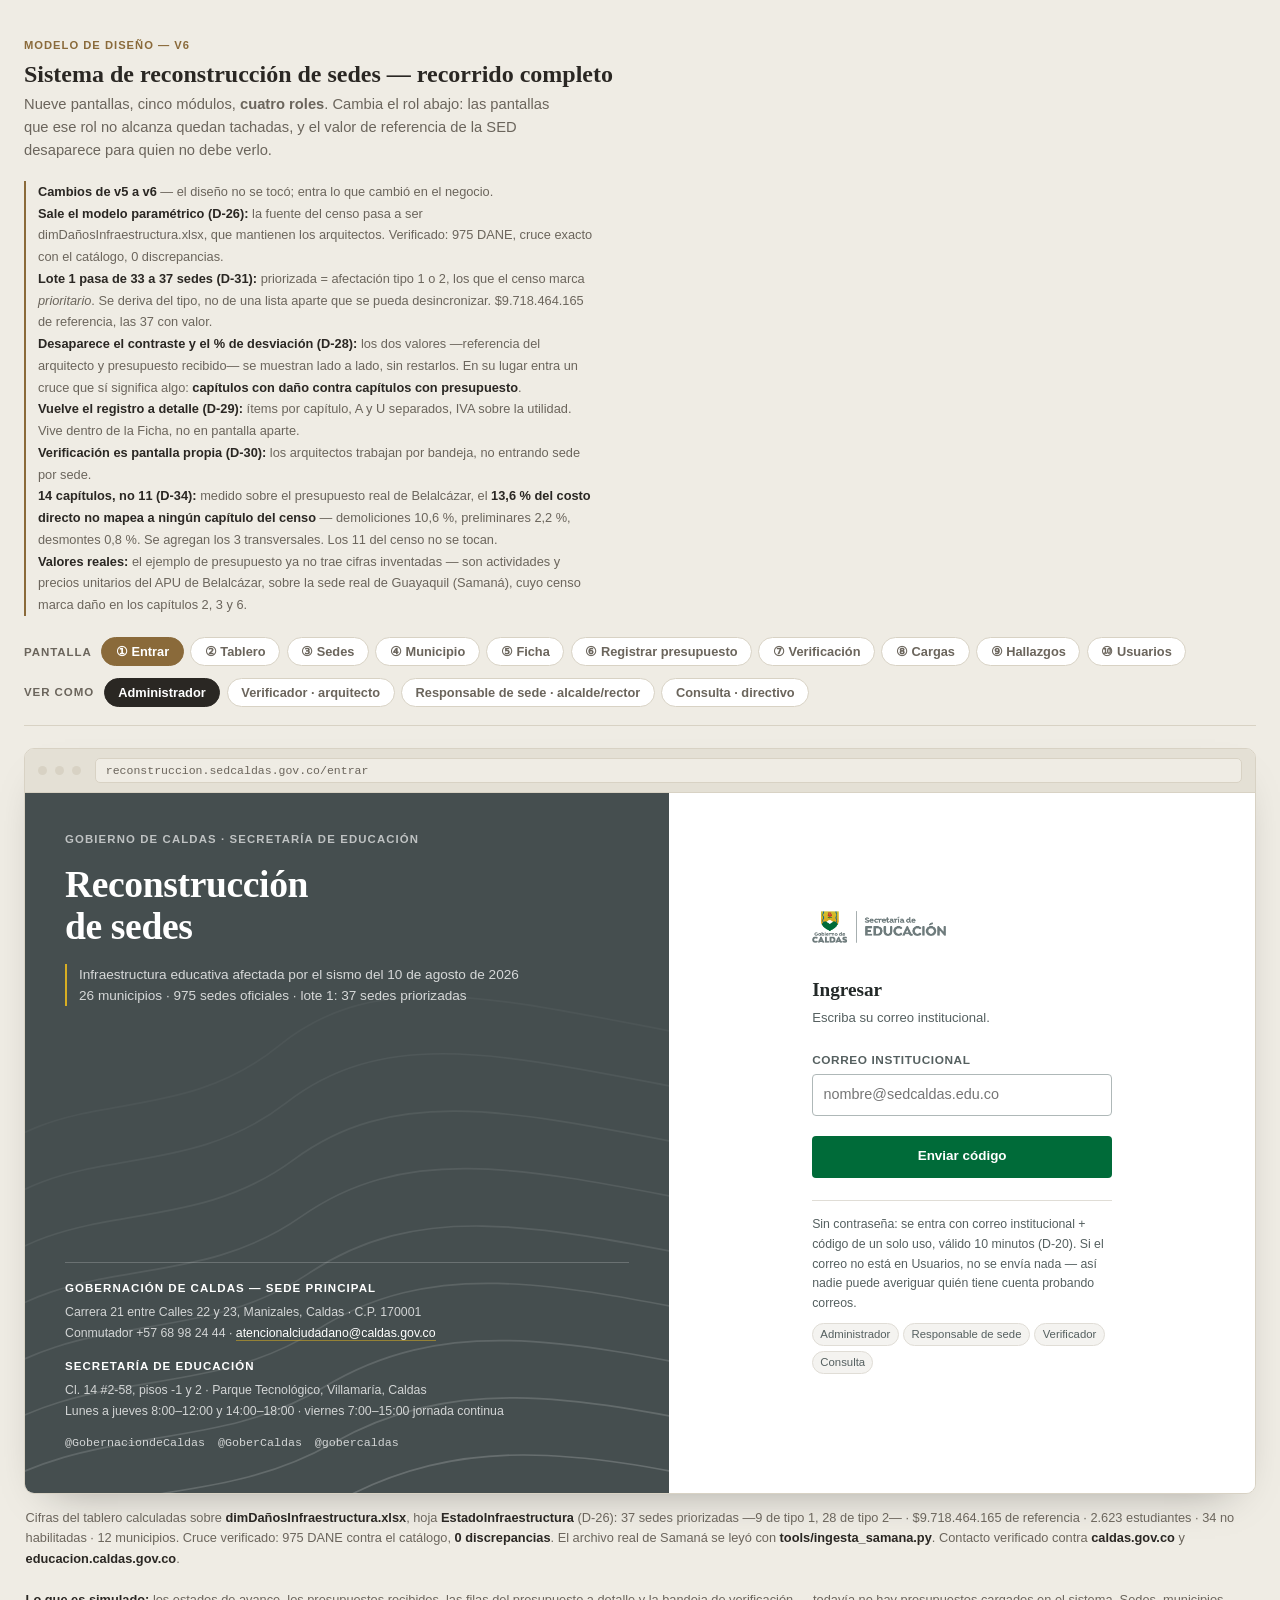
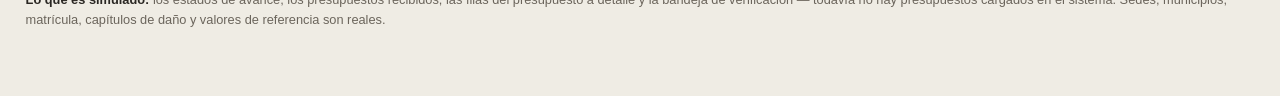
==== docs/diseno/mockup_v6.html @ b41f9c13 "Conecta el Tablero a datos reales (cierra Paso 2 completo) Franja de cifras, mosaico de municipios (" ====
<!doctype html>
<html lang="es">
<head>
<meta charset="utf-8">
<meta name="viewport" content="width=device-width,initial-scale=1">
<title>Modelo de diseño v6 — Reconstrucción de sedes SED Caldas</title>
<style>:root{color-scheme:light dark}html,body{margin:0;padding:0}img{max-width:100%}</style>
</head>
<body>
<meta charset=utf8><meta name=viewport content="width=device-width,initial-scale=1"><style>:root{color-scheme:light}body{margin:0;padding:0;font:14px -apple-system,BlinkMacSystemFont,sans-serif;background:#faf9f5;color:#141413}img{max-width:100%}</style>
<style>
  /* ═══ CAPA 1 — TOKENS DEL ARTEFACTO (el "papel"). Sigue al visor. ═══ */
  :root{ --a-bg:#efece4; --a-bg2:#e4e0d5; --a-text:#2a2723; --a-text-sec:#6b655c;
         --a-line:#d8d2c4; --a-accent:#8a6a3a; --a-chip-bg:#fff; --a-chip-line:#d8d2c4; }
  @media (prefers-color-scheme:dark){
    :root{ --a-bg:#1c1a17; --a-bg2:#26221d; --a-text:#ece6da; --a-text-sec:#a89f8e;
           --a-line:#3a352c; --a-accent:#d8ae67; --a-chip-bg:#26221d; --a-chip-line:#3a352c; }
  }
  :root[data-theme="dark"]{ --a-bg:#1c1a17; --a-bg2:#26221d; --a-text:#ece6da; --a-text-sec:#a89f8e; --a-line:#3a352c; --a-accent:#d8ae67; --a-chip-bg:#26221d; --a-chip-line:#3a352c; }
  :root[data-theme="light"]{ --a-bg:#efece4; --a-bg2:#e4e0d5; --a-text:#2a2723; --a-text-sec:#6b655c; --a-line:#d8d2c4; --a-accent:#8a6a3a; --a-chip-bg:#fff; --a-chip-line:#d8d2c4; }

  /* ═══ CAPA 2 — TOKENS DEL PRODUCTO. Fijos: la identidad institucional
         no cambia con el modo oscuro de quien lo abra. ═══ */
  .device{
    --gris:#6E7A7B; --gris-osc:#454E4F; --rail:#2C3334; --rail-alto:#3B4344;
    --verde:#006B39; --verde-cl:#0A8349; --oro:#D8AE23; --oro-osc:#9C7B0B;
    --fondo:#F4F3F0; --panel:#FFFFFF; --borde:#E0DDD6; --borde-f:#AFB8B8;
    --tx:#232928; --tx-sec:#556060; --tx-inv:#FFFFFF;
    --ok:#1C7048; --ok-bg:#E5F1E9; --alerta:#8A5F09; --alerta-bg:#FAEFD7;
    --err:#952E27; --err-bg:#FAE6E4; --neutro:#556060; --neutro-bg:#EAE9E5;
    --f-tit:Georgia,"Iowan Old Style","Palatino Linotype","Book Antiqua",serif;
    --f-ui:-apple-system,"Segoe UI",Roboto,"Helvetica Neue",Arial,sans-serif;
    --f-mono:ui-monospace,"Cascadia Mono",Consolas,"SF Mono",monospace;
    --r:3px;
  }

  *{ box-sizing:border-box; }
  html,body{ margin:0; padding:0; }
  body{ background:var(--a-bg); color:var(--a-text); font-family:-apple-system,"Segoe UI",Roboto,Arial,sans-serif; -webkit-font-smoothing:antialiased; }
  @media (prefers-reduced-motion:reduce){ *{ animation:none !important; transition:none !important; } }

  .stage{ max-width:1320px; margin:0 auto; padding:2.25rem 1.5rem 4rem; }
  .stage-head h1{ font-family:Georgia,serif; font-size:1.5rem; font-weight:600; margin:0 0 .35rem; text-wrap:balance; }
  .stage-head p{ margin:0 0 1.2rem; color:var(--a-text-sec); font-size:.92rem; max-width:66ch; line-height:1.55; }
  .stage-head .tag{ display:inline-block; font-size:.7rem; letter-spacing:.09em; text-transform:uppercase; color:var(--a-accent); margin-bottom:.6rem; font-weight:700; }
  .changelog{ font-size:.8rem; color:var(--a-text-sec); border-left:2px solid var(--a-accent); padding-left:.75rem; margin:0 0 1.3rem; line-height:1.7; max-width:80ch; }
  .changelog b{ color:var(--a-text); }

  .ctl{ display:flex; gap:.4rem; flex-wrap:wrap; align-items:center; margin-bottom:.7rem; }
  .ctl .lbl{ font-size:.72rem; text-transform:uppercase; letter-spacing:.08em; font-weight:700; color:var(--a-text-sec); margin-right:.2rem; }
  .ctl button{ font:inherit; font-size:.8rem; font-weight:600; cursor:pointer; background:var(--a-chip-bg); color:var(--a-text-sec); border:1px solid var(--a-chip-line); border-radius:999px; padding:.4rem .85rem; transition:background .15s,color .15s,border-color .15s; }
  .ctl button:hover{ border-color:var(--a-accent); color:var(--a-text); }
  .ctl button.active{ background:var(--a-accent); border-color:var(--a-accent); color:#fff; }
  .ctl button:focus-visible{ outline:2px solid var(--a-accent); outline-offset:2px; }
  .ctl.roles{ margin-bottom:1.4rem; padding-bottom:1.1rem; border-bottom:1px solid var(--a-line); }
  .ctl.roles button.active{ background:var(--a-text); border-color:var(--a-text); }

  .caption{ font-size:.8rem; color:var(--a-text-sec); margin:.9rem .1rem 0; line-height:1.6; }
  .caption b{ color:var(--a-text); }

  .browser{ border:1px solid var(--a-line); border-radius:10px; overflow:hidden; box-shadow:0 18px 44px -26px rgba(0,0,0,.4); }
  .browser .chrome{ display:flex; align-items:center; gap:.5rem; padding:.55rem .8rem; background:var(--a-bg2); border-bottom:1px solid var(--a-line); }
  .browser .dot{ width:9px; height:9px; border-radius:50%; background:var(--a-line); }
  .browser .url{ flex:1; margin-left:.4rem; font-size:.72rem; color:var(--a-text-sec); background:var(--a-bg); border:1px solid var(--a-line); border-radius:5px; padding:.3rem .6rem; font-family:ui-monospace,Consolas,monospace; overflow:hidden; text-overflow:ellipsis; white-space:nowrap; }

  /* ═══ CAPA 3 — EL PRODUCTO ═══ */
  .device{ font-family:var(--f-ui); color:var(--tx); background:var(--fondo); font-size:14px; line-height:1.5; }
  .device h1,.device h2,.device h3{ font-family:var(--f-tit); margin:0; text-wrap:balance; font-weight:600; }
  .n{ font-variant-numeric:tabular-nums; }
  .device a:focus-visible,.device button:focus-visible,.device input:focus-visible,.device [tabindex]:focus-visible{
    outline:3px solid var(--oro); outline-offset:2px; border-radius:2px;
  }
  .view{ display:none; } .view.on{ display:block; }
  .flex{ flex:1; }
  .oculto{ display:none !important; }

  /* ─── armazón ─── */
  .shell{ display:grid; grid-template-columns:212px 1fr; min-height:700px; }
  @media (max-width:880px){ .shell{ grid-template-columns:1fr; } }
  .riel{ background:var(--rail); color:#fff; display:flex; flex-direction:column; padding:.9rem 0; }
  .riel .marca{ padding:0 1rem 1rem; border-bottom:1px solid rgba(255,255,255,.1); margin-bottom:.6rem; }
  .riel .marca img{ width:100%; max-width:146px; display:block; }
  .riel .grupo{ font-size:.68rem; letter-spacing:.13em; text-transform:uppercase; color:rgba(255,255,255,.45); padding:.7rem 1rem .3rem; font-weight:700; }
  .riel a{ display:flex; align-items:center; gap:.65rem; padding:.55rem 1rem; color:rgba(255,255,255,.84); text-decoration:none; font-size:.87rem; font-weight:500; border-left:3px solid transparent; transition:background .14s,color .14s; }
  .riel a:hover{ background:var(--rail-alto); color:#fff; }
  .riel a.sel{ background:var(--rail-alto); color:#fff; border-left-color:var(--oro); font-weight:700; }
  .riel a svg{ width:16px; height:16px; flex:none; opacity:.9; }
  .riel a.bloq{ opacity:.34; cursor:not-allowed; }
  .riel a .cand{ margin-left:auto; font-size:.72rem; }
  .riel .base{ margin-top:auto; padding:1rem 1rem 0; border-top:1px solid rgba(255,255,255,.1); font-size:.73rem; color:rgba(255,255,255,.55); line-height:1.6; }
  .riel .base .mono{ font-family:var(--f-mono); font-size:.69rem; }

  .col{ display:flex; flex-direction:column; min-width:0; }
  .top{ background:var(--panel); border-bottom:1px solid var(--borde); padding:.6rem 1.35rem; display:flex; align-items:center; gap:1rem; }
  .migas{ display:flex; align-items:center; gap:.45rem; font-size:.86rem; color:var(--tx-sec); flex-wrap:wrap; min-width:0; }
  .migas a{ color:var(--tx-sec); text-decoration:none; }
  .migas a:hover{ text-decoration:underline; }
  .migas .sep{ color:var(--borde-f); }
  .migas .hoy{ font-family:var(--f-tit); color:var(--tx); font-size:1rem; }
  .kbd{ display:inline-flex; font-family:var(--f-mono); font-size:.72rem; color:var(--tx-sec); background:var(--fondo); border:1px solid var(--borde); border-bottom-width:2px; border-radius:4px; padding:.16rem .42rem; }
  .buscar{ display:flex; align-items:center; gap:.6rem; background:var(--fondo); border:1px solid var(--borde); border-radius:999px; padding:.28rem .45rem .28rem .8rem; font-size:.8rem; color:var(--tx-sec); cursor:pointer; min-width:210px; }
  .buscar:hover{ border-color:var(--borde-f); }
  .yo{ display:flex; align-items:center; gap:.55rem; font-size:.8rem; white-space:nowrap; }
  .yo .av{ width:28px; height:28px; border-radius:50%; background:var(--verde); color:#fff; display:grid; place-items:center; font-size:.72rem; font-weight:700; }
  .yo .av.ext{ background:var(--gris); }
  .yo b{ display:block; font-size:.8rem; line-height:1.15; }
  .yo .rol{ color:var(--tx-sec); font-size:.74rem; }

  .lienzo{ padding:1.2rem 1.35rem 1.5rem; overflow-x:hidden; flex:1; }
  .pie-inst{ border-top:1px solid var(--borde); background:var(--panel); padding:.7rem 1.35rem; display:flex; gap:1.2rem; align-items:center; flex-wrap:wrap; font-size:.75rem; color:var(--tx-sec); }
  .pie-inst .sello{ font-weight:700; color:var(--gris-osc); }
  .pie-inst a{ color:var(--tx-sec); text-decoration:none; border-bottom:1px solid var(--borde-f); }
  .pie-inst a:hover{ color:var(--verde); border-bottom-color:var(--verde); }

  /* ─── panel: dos pesos, primario y de soporte ─── */
  .p{ background:var(--panel); border:1px solid var(--borde); border-radius:var(--r); margin-bottom:1rem; }
  .p > header{ display:flex; align-items:center; gap:.8rem; padding:.85rem 1.1rem; border-bottom:1px solid var(--borde); flex-wrap:wrap; }
  .p > header h2{ font-size:1.12rem; color:var(--gris-osc); letter-spacing:-.005em; }
  .p .cuerpo{ padding:1.05rem 1.1rem; }
  .p .cuerpo.ras{ padding:0; }
  .p .pie{ padding:.62rem 1.1rem; border-top:1px solid var(--borde); font-size:.79rem; color:var(--tx-sec); line-height:1.55; }
  /* soporte: sin caja, solo una regla superior — rompe el muro de rectángulos */
  .p.soporte{ background:transparent; border:none; border-top:2px solid var(--gris-osc); border-radius:0; }
  .p.soporte > header{ padding:.7rem 0 .5rem; border-bottom:1px solid var(--borde); }
  .p.soporte > header h2{ font-size:.94rem; }
  .p.soporte .cuerpo{ padding:.85rem 0; }
  .p.soporte .pie{ padding:.55rem 0; }
  .eyebrow{ font-size:.71rem; letter-spacing:.1em; text-transform:uppercase; color:var(--tx-sec); font-weight:700; }

  /* ─── franja de cifras oscura: ancla del tablero ─── */
  .franja{ background:var(--rail); border-radius:var(--r); display:grid; grid-template-columns:repeat(auto-fit,minmax(142px,1fr)); overflow:hidden; margin-bottom:1rem; }
  .franja .c{ padding:.95rem 1.05rem; border-right:1px solid rgba(255,255,255,.1); }
  .franja .c:last-child{ border-right:none; }
  .franja .c b{ display:block; font-family:var(--f-tit); font-size:1.85rem; line-height:1.02; color:#fff; font-variant-numeric:tabular-nums; }
  .franja .c b .u{ font-size:.8rem; opacity:.7; font-family:var(--f-ui); font-weight:400; }
  .franja .c span{ display:block; font-size:.75rem; color:rgba(255,255,255,.62); margin-top:.3rem; }
  .franja .c.er b{ color:#F0A49D; } .franja .c.al b{ color:#F0CE7A; } .franja .c.ok b{ color:#7FD3A8; }

  .cifras{ display:grid; grid-template-columns:repeat(auto-fit,minmax(150px,1fr)); gap:1px; background:var(--borde); border:1px solid var(--borde); border-radius:var(--r); overflow:hidden; }
  .cifra{ background:var(--panel); padding:.85rem .95rem; }
  .cifra b{ display:block; font-family:var(--f-tit); font-size:1.7rem; line-height:1.05; color:var(--gris-osc); font-variant-numeric:tabular-nums; }
  .cifra span{ display:block; font-size:.75rem; color:var(--tx-sec); margin-top:.25rem; }
  .cifra.ok b{ color:var(--ok); } .cifra.al b{ color:var(--alerta); } .cifra.er b{ color:var(--err); }

  /* ─── tablas ─── */
  .scroll{ overflow-x:auto; }
  table{ width:100%; border-collapse:collapse; font-size:.85rem; }
  thead th{ background:#EDEFEC; font-size:.72rem; text-transform:uppercase; letter-spacing:.045em; color:var(--tx-sec); font-weight:700; padding:.5rem .75rem; text-align:left; border-bottom:1px solid var(--borde); white-space:nowrap; }
  tbody td{ padding:.6rem .75rem; border-bottom:1px solid var(--borde); vertical-align:middle; }
  tbody tr:last-child td{ border-bottom:none; }
  tbody tr.click{ cursor:pointer; }
  tbody tr.click:hover{ background:var(--fondo); }
  td.n,th.n{ text-align:right; font-variant-numeric:tabular-nums; }
  tr.tenue td{ color:var(--tx-sec); }

  .est{ display:inline-flex; align-items:center; gap:.35rem; padding:.16rem .5rem .16rem .45rem; font-size:.75rem; font-weight:700; border-left:3px solid var(--s); background:var(--sbg); color:var(--stx); border-radius:0 3px 3px 0; white-space:nowrap; }
  .e-pend{ --s:var(--borde-f); --sbg:var(--neutro-bg); --stx:var(--tx-sec); }
  .e-rad{ --s:var(--oro); --sbg:var(--alerta-bg); --stx:var(--alerta); }
  .e-ver{ --s:var(--oro); --sbg:var(--alerta-bg); --stx:var(--alerta); }
  .e-apr{ --s:var(--ok); --sbg:var(--ok-bg); --stx:var(--ok); }
  .e-sin{ --s:var(--neutro); --sbg:var(--neutro-bg); --stx:var(--tx-sec); }

  .sig{ display:inline-flex; align-items:center; justify-content:center; width:18px; height:18px; border-radius:50%; font-size:.72rem; font-weight:800; vertical-align:middle; flex:none; }
  .sig.hall{ background:var(--err-bg); color:var(--err); }
  .sig.cerr{ background:var(--ok-bg); color:var(--ok); }
  .orig{ display:inline-flex; align-items:center; gap:.25rem; font-family:var(--f-mono); font-size:.69rem; font-weight:700; padding:.1rem .32rem; border-radius:2px; border:1px solid; white-space:nowrap; }
  .orig.xls{ color:var(--verde); border-color:#AFD3C1; background:#EFF7F2; }
  .orig.man{ color:var(--gris-osc); border-color:var(--borde-f); background:var(--fondo); }
  .pri{ display:inline-block; font-size:.71rem; font-weight:800; font-family:var(--f-mono); padding:.08rem .32rem; border-radius:2px; }
  .pri.p1{ background:#F6E0DE; color:var(--err); }
  .pri.p2{ background:var(--alerta-bg); color:var(--alerta); }
  .dane{ font-family:var(--f-mono); font-size:.8rem; color:var(--tx-sec); }
  .hace{ font-size:.75rem; color:var(--tx-sec); font-variant-numeric:tabular-nums; }

  .seg{ display:flex; height:8px; width:100%; max-width:170px; border-radius:999px; overflow:hidden; background:var(--neutro-bg); gap:1px; }
  .seg i{ display:block; height:100%; }
  .seg-tx{ font-size:.75rem; color:var(--tx-sec); margin-top:.28rem; }
  .leyenda{ display:flex; gap:.9rem; flex-wrap:wrap; font-size:.75rem; color:var(--tx-sec); }
  .leyenda span{ display:inline-flex; align-items:center; gap:.32rem; }
  .leyenda i{ width:9px; height:9px; border-radius:2px; }

  .b{ display:inline-flex; align-items:center; gap:.4rem; font:inherit; font-size:.84rem; font-weight:700; padding:.45rem .9rem; border-radius:4px; border:1px solid transparent; cursor:pointer; background:var(--verde); color:#fff; white-space:nowrap; }
  .b:hover{ background:var(--verde-cl); }
  .b.sec{ background:var(--panel); color:var(--gris-osc); border-color:var(--borde-f); }
  .b.sec:hover{ background:var(--fondo); }
  .b.mini{ padding:.3rem .62rem; font-size:.78rem; }

  /* ─── tablero ─── */
  .lat{ display:grid; grid-template-columns:1.6fr 1fr; gap:1.4rem; align-items:start; }
  @media (max-width:1000px){ .lat{ grid-template-columns:1fr; } }
  .vivo{ display:inline-flex; align-items:center; gap:.4rem; font-size:.75rem; color:var(--tx-sec); }
  .vivo .pt{ width:7px; height:7px; border-radius:50%; background:var(--ok); position:relative; }
  .vivo .pt::after{ content:""; position:absolute; inset:0; border-radius:50%; background:var(--ok); animation:lat 2.4s ease-out infinite; }
  @keyframes lat{ 0%{ transform:scale(1); opacity:.6 } 100%{ transform:scale(3.2); opacity:0 } }

  .mosaico{ display:grid; grid-template-columns:repeat(auto-fill,minmax(112px,1fr)); gap:5px; }
  .tsl{ border:1px solid var(--borde); border-radius:2px; padding:.55rem .6rem; background:var(--panel); border-left-width:4px; border-left-color:var(--borde-f); min-height:62px; display:flex; flex-direction:column; justify-content:space-between; }
  .tsl b{ font-size:.8rem; font-weight:700; line-height:1.2; }
  .tsl .sub{ font-size:.73rem; color:var(--tx-sec); font-variant-numeric:tabular-nums; }
  .tsl.s-curso{ border-left-color:var(--oro); }
  .tsl.s-apr{ border-left-color:var(--ok); }
  .resto{ margin-top:.7rem; padding-top:.6rem; border-top:1px dashed var(--borde); font-size:.78rem; color:var(--tx-sec); line-height:1.6; }
  .resto b{ color:var(--tx); font-weight:600; }

  .rk{ display:grid; grid-template-columns:96px 1fr auto; gap:.6rem; align-items:center; padding:.28rem 0; font-size:.82rem; }
  .rk .nb{ white-space:nowrap; overflow:hidden; text-overflow:ellipsis; }
  .rk .pista{ height:14px; background:var(--fondo); border-radius:2px; overflow:hidden; }
  .rk .pista i{ display:block; height:100%; background:var(--gris); }
  .rk .pista i.alto{ background:var(--gris-osc); }
  .rk .vl{ font-variant-numeric:tabular-nums; font-size:.8rem; color:var(--tx-sec); white-space:nowrap; }

  .emb{ display:grid; gap:.5rem; }
  .emb .fila{ display:grid; grid-template-columns:148px 1fr 54px; gap:.7rem; align-items:center; font-size:.82rem; }
  .emb .pista{ height:17px; background:var(--fondo); border-radius:2px; overflow:hidden; }
  .emb .pista i{ display:block; height:100%; min-width:2px; }
  .emb .vl{ font-variant-numeric:tabular-nums; text-align:right; font-weight:700; }

  .dist{ display:flex; height:30px; border-radius:3px; overflow:hidden; font-size:.75rem; font-weight:700; }
  .dist div{ display:grid; place-items:center; color:#fff; }

  .fi{ display:grid; grid-template-columns:auto 1fr auto; gap:.6rem; align-items:start; padding:.55rem .1rem; border-bottom:1px solid var(--borde); font-size:.82rem; }
  .fi:last-child{ border-bottom:none; }
  .fi .pto{ width:8px; height:8px; border-radius:50%; margin-top:.4rem; }
  .fi .tx span{ display:block; color:var(--tx-sec); font-size:.79rem; }

  /* ─── estado vacío ─── */
  .vacio{ text-align:center; padding:2.2rem 1.5rem; }
  .vacio svg{ width:34px; height:34px; color:var(--borde-f); margin-bottom:.6rem; }
  .vacio h3{ font-size:1rem; margin-bottom:.3rem; }
  .vacio p{ font-size:.83rem; color:var(--tx-sec); margin:0 auto; max-width:46ch; line-height:1.6; }
  .soltar{ border:2px dashed var(--borde-f); border-radius:var(--r); background:var(--panel); }
  .soltar:hover{ border-color:var(--verde); background:#FAFCFB; }

  /* ─── login ─── */
  .login{ display:grid; grid-template-columns:1.1fr 1fr; min-height:700px; }
  @media (max-width:880px){ .login{ grid-template-columns:1fr; } }
  .mast{ position:relative; overflow:hidden; background:var(--gris-osc); color:#fff; padding:2.4rem 2.5rem; display:flex; flex-direction:column; justify-content:space-between; }
  .mast > svg{ position:absolute; inset:0; width:100%; height:100%; }
  .mast .z{ position:relative; z-index:1; }
  .mast .eyebrow{ color:rgba(255,255,255,.66); margin-bottom:1rem; }
  .mast h1{ font-size:2.35rem; line-height:1.12; color:#fff; max-width:12ch; letter-spacing:-.01em; }
  .mast .fecha{ margin-top:1rem; font-size:.85rem; color:rgba(255,255,255,.78); border-left:2px solid var(--oro); padding-left:.75rem; line-height:1.55; }
  .contacto{ position:relative; z-index:1; border-top:1px solid rgba(255,255,255,.2); padding-top:1rem; font-size:.77rem; line-height:1.7; color:rgba(255,255,255,.76); display:grid; gap:.8rem; }
  .contacto b{ display:block; color:#fff; font-size:.72rem; letter-spacing:.09em; text-transform:uppercase; margin-bottom:.22rem; }
  .contacto a{ color:#fff; text-decoration:none; border-bottom:1px solid rgba(216,174,35,.55); }
  .contacto .redes{ display:flex; gap:.8rem; flex-wrap:wrap; font-family:var(--f-mono); font-size:.73rem; }
  .acceso{ display:flex; align-items:center; justify-content:center; padding:2.5rem 2rem; background:var(--panel); }
  .form{ width:100%; max-width:300px; }
  .form > img{ height:32px; margin-bottom:1.7rem; }
  .form h2{ font-size:1.2rem; margin-bottom:.2rem; }
  .form .sub{ color:var(--tx-sec); font-size:.82rem; margin-bottom:1.5rem; }
  .campo{ margin-bottom:.85rem; }
  .campo label{ display:block; font-size:.74rem; font-weight:700; color:var(--tx-sec); margin-bottom:.3rem; text-transform:uppercase; letter-spacing:.05em; }
  .campo input{ width:100%; padding:.55rem .65rem; border:1px solid var(--borde-f); border-radius:4px; font:inherit; font-size:.9rem; background:var(--panel); color:var(--tx); }
  .form .b{ width:100%; justify-content:center; padding:.62rem; margin-top:.4rem; }
  .form .pie2{ margin-top:1.4rem; padding-top:.9rem; border-top:1px solid var(--borde); font-size:.77rem; color:var(--tx-sec); line-height:1.6; }
  .roles-mini{ display:flex; gap:.3rem; flex-wrap:wrap; margin-top:.55rem; }
  .roles-mini span{ font-size:.71rem; background:var(--fondo); border:1px solid var(--borde); color:var(--tx-sec); padding:.1rem .45rem; border-radius:999px; }

  /* ─── cargas ─── */
  .archivo{ display:flex; align-items:center; gap:.85rem; padding:.85rem 1.1rem; background:var(--fondo); border-bottom:1px solid var(--borde); }
  .archivo .ico{ width:36px; height:42px; background:var(--panel); border:1px solid var(--borde-f); border-radius:3px; display:grid; place-items:center; font-family:var(--f-mono); font-size:.63rem; font-weight:800; color:var(--verde); flex:none; }
  .archivo .meta b{ display:block; font-size:.86rem; font-family:var(--f-mono); word-break:break-all; }
  .archivo .meta span{ font-size:.77rem; color:var(--tx-sec); }
  .barra-val{ display:flex; height:28px; border-radius:3px; overflow:hidden; font-size:.75rem; font-weight:700; }
  .barra-val div{ display:grid; place-items:center; color:#fff; font-variant-numeric:tabular-nums; }
  .gh{ border-left:3px solid var(--g); }
  .gh > .cab{ display:flex; align-items:center; gap:.5rem; padding:.5rem .8rem; background:var(--gbg); font-size:.77rem; font-weight:800; text-transform:uppercase; letter-spacing:.045em; color:var(--gtx); }
  .gh > .cab .cnt{ margin-left:auto; font-family:var(--f-mono); }
  .hf{ display:grid; grid-template-columns:auto 165px 1fr; gap:.7rem; align-items:start; padding:.55rem .8rem; border-bottom:1px solid var(--borde); font-size:.83rem; }
  .hf:last-child{ border-bottom:none; }
  .hf .ref{ font-family:var(--f-mono); font-size:.78rem; color:var(--tx-sec); }

  /* ─── ficha ─── */
  .rejilla{ display:grid; grid-template-columns:1.25fr 1fr; gap:1rem; align-items:start; }
  @media (max-width:900px){ .rejilla{ grid-template-columns:1fr; } }
  .kv{ display:grid; grid-template-columns:auto 1fr; gap:.42rem 1.1rem; font-size:.86rem; }
  .kv dt{ color:var(--tx-sec); }
  .kv dd{ margin:0; }
  .cmp{ margin-bottom:.85rem; }
  .cmp:last-child{ margin-bottom:0; }
  .cmp .et{ display:flex; justify-content:space-between; font-size:.82rem; margin-bottom:.3rem; }
  .cmp .et b{ font-variant-numeric:tabular-nums; }
  .cmp .pista{ height:20px; background:var(--fondo); border-radius:2px; overflow:hidden; display:flex; }
  .cmp .pista i{ display:block; height:100%; }
  .paso-sec{ display:flex; align-items:center; gap:.7rem; padding:.55rem .85rem; border-bottom:1px solid var(--borde); font-size:.86rem; }
  .paso-sec:last-child{ border-bottom:none; }
  .paso-sec .no{ width:21px; height:21px; border-radius:50%; display:grid; place-items:center; font-size:.72rem; font-weight:800; font-family:var(--f-mono); background:var(--neutro-bg); color:var(--tx-sec); flex:none; }
  .paso-sec.done .no{ background:var(--ok-bg); color:var(--ok); }

  .perm{ text-align:center; font-family:var(--f-mono); font-weight:700; }
  .perm.si{ color:var(--ok); } .perm.no{ color:var(--borde-f); }
  .perm.lim{ color:var(--alerta); font-size:.77rem; }

  /* ─── v6: capítulos de daño (reemplaza el % de desviación) ─── */
  .caps{ display:grid; grid-template-columns:repeat(auto-fill,minmax(216px,1fr)); gap:4px; }
  .cap{ display:flex; align-items:center; gap:.5rem; padding:.42rem .6rem; font-size:.81rem;
        border:1px solid var(--borde); border-left:3px solid var(--borde); border-radius:0 2px 2px 0;
        background:var(--fondo); color:var(--tx-sec); }
  .cap .cn{ font-family:var(--f-mono); font-size:.72rem; opacity:.65; min-width:1.3em; text-align:right; }
  .cap.dano{ border-left-color:var(--err); background:var(--err-bg); color:var(--tx); font-weight:600; }
  .cap.dano.pres{ border-left-color:var(--ok); background:var(--ok-bg); }
  .cap.solop{ border-left-color:var(--oro); background:var(--alerta-bg); color:var(--tx); }
  .cap .cok{ font-size:.72rem; font-weight:800; color:var(--ok); }
  .cap .cer{ font-size:.72rem; font-weight:800; color:var(--err); }
  .cap .cal{ font-size:.72rem; font-weight:800; color:var(--alerta); }
  /* 12-14: trabajo transversal, no lugar de daño (D-34). Nunca se marcan
     como «presupuesto sin daño» porque no le corresponde ningún capítulo del censo. */
  .cap.trans{ border-left-color:var(--gris); background:var(--panel); color:var(--tx);
              border-left-style:dashed; }
  .cap .ctr{ font-size:.68rem; font-weight:700; color:var(--tx-sec);
             text-transform:uppercase; letter-spacing:.05em; }

  /* ─── v6: totales del presupuesto a detalle ─── */
  .tot{ display:grid; grid-template-columns:1fr auto; gap:.4rem 2rem; max-width:430px;
        margin:0 0 0 auto; font-variant-numeric:tabular-nums; }
  .tot dt{ font-size:.84rem; color:var(--tx-sec); }
  .tot dd{ margin:0; text-align:right; font-weight:700; font-size:.86rem; }
  .tot .pct{ font-family:var(--f-mono); font-size:.72rem; background:var(--fondo);
             border:1px solid var(--borde); border-radius:2px; padding:0 .25rem; margin-left:.3rem; }
  .tot dt.gt{ font-family:var(--f-tit); font-size:1rem; color:var(--tx); border-top:2px solid var(--borde-f);
              padding-top:.45rem; margin-top:.2rem; }
  .tot dd.gt{ font-size:1.12rem; border-top:2px solid var(--borde-f); padding-top:.45rem; margin-top:.2rem; }

  /* ─── v6: formulario de verificación ─── */
  .campo-v{ margin-bottom:1.2rem; }
  /* :not(.op) — si no, este selector (0,1,1) le gana a .op (0,1,0) y aplasta
     su display:flex, porque las opciones también son <label> hijos directos. */
  .campo-v > label:not(.op){ display:block; font-size:.86rem; font-weight:700; margin-bottom:.15rem; }
  .campo-v .ayuda{ font-size:.79rem; color:var(--tx-sec); line-height:1.5; margin-bottom:.55rem; }
  .campo-v textarea{ width:100%; min-height:74px; resize:vertical; font:inherit; font-size:.86rem;
        padding:.5rem .65rem; border:1px solid var(--borde-f); border-radius:3px;
        background:var(--panel); color:var(--tx); }
  .campo-v textarea:focus{ outline:3px solid var(--oro); outline-offset:2px; }
  .op{ display:flex; gap:.65rem; align-items:flex-start; padding:.6rem .7rem; cursor:pointer;
       border:1px solid var(--borde); border-radius:3px; margin-bottom:.35rem; background:var(--panel); }
  .op:hover{ background:var(--fondo); border-color:var(--borde-f); }
  .op input{ margin-top:.2rem; flex:none; }
  .op b{ display:block; font-size:.86rem; }
  .op small{ color:var(--tx-sec); font-size:.79rem; line-height:1.45; }
  .firma{ border:1px solid var(--borde); border-left:3px solid var(--verde); border-radius:0 3px 3px 0;
          background:var(--ok-bg); padding:.7rem .9rem; font-size:.8rem; line-height:1.55;
          color:var(--tx); margin-bottom:1.1rem; }
  .firma b{ display:block; font-family:var(--f-tit); margin-bottom:.12rem; }
  .acciones-v{ display:flex; gap:.5rem; align-items:center; flex-wrap:wrap; }

  /* ─── v6: diligenciamiento manual (alcalde / rector) ─── */
  .pasos-f{ display:flex; gap:.35rem; flex-wrap:wrap; }
  .pf{ display:flex; align-items:center; gap:.45rem; font-size:.82rem; color:var(--tx-sec);
       border:1px solid var(--borde); border-radius:3px; padding:.35rem .7rem; background:var(--fondo); }
  .pf .no{ display:grid; place-items:center; width:19px; height:19px; border-radius:50%;
           background:var(--borde); color:var(--tx-sec); font-size:.72rem; font-weight:800; }
  .pf.hecho{ border-color:#AFD3C1; background:var(--ok-bg); color:var(--ok); font-weight:600; }
  .pf.hecho .no{ background:var(--ok); color:#fff; }
  .pf.act{ border-color:var(--oro); background:var(--alerta-bg); color:var(--alerta); font-weight:700; }
  .pf.act .no{ background:var(--oro); color:#3B2F05; }

  table.edit td{ padding:.3rem .35rem; }
  table.edit input, table.edit select{ width:100%; font:inherit; font-size:.82rem;
       padding:.32rem .4rem; border:1px solid var(--borde); border-radius:2px;
       background:var(--panel); color:var(--tx); }
  table.edit input:focus, table.edit select:focus{ outline:2px solid var(--oro); outline-offset:1px; }
  table.edit input.n{ text-align:right; font-variant-numeric:tabular-nums; }
  table.edit td.calc{ font-weight:700; background:var(--fondo); font-variant-numeric:tabular-nums;
       white-space:nowrap; }
  .quitar{ border:none; background:none; color:var(--borde-f); font-size:1.15rem; line-height:1;
       cursor:pointer; padding:0 .2rem; }
  .quitar:hover{ color:var(--err); }

  .au{ display:grid; grid-template-columns:repeat(auto-fit,minmax(190px,1fr)); gap:1.1rem;
       margin-bottom:1.1rem; }
  .au input{ width:100%; font:inherit; font-size:.9rem; padding:.45rem .6rem;
       border:1px solid var(--borde-f); border-radius:3px; background:var(--panel);
       color:var(--tx); text-align:right; font-variant-numeric:tabular-nums; }
  .au input:focus{ outline:3px solid var(--oro); outline-offset:2px; }
  .alerta-au{ border:1px solid var(--borde); border-left:3px solid var(--oro);
       background:var(--alerta-bg); border-radius:0 3px 3px 0; padding:.7rem .9rem;
       font-size:.8rem; line-height:1.55; margin-bottom:1.2rem; }
  .alerta-au b:first-child{ display:block; font-family:var(--f-tit); margin-bottom:.12rem; }

  .fotos{ display:grid; grid-template-columns:repeat(auto-fill,minmax(132px,1fr)); gap:.6rem;
       margin-bottom:1rem; }
  .foto{ border:1px solid var(--borde); border-radius:3px; padding:.6rem; text-align:center;
       background:var(--fondo); }
  .foto .ph{ display:grid; place-items:center; height:56px; background:var(--borde);
       color:var(--tx-sec); font-family:var(--f-mono); font-size:.72rem; border-radius:2px;
       margin-bottom:.4rem; }
  .foto b{ display:block; font-size:.76rem; overflow:hidden; text-overflow:ellipsis; white-space:nowrap; }
  .foto small{ color:var(--tx-sec); font-size:.72rem; }
  .foto.add{ border-style:dashed; border-color:var(--borde-f); cursor:pointer; }
  .foto.add:hover{ background:var(--panel); border-color:var(--verde); }
  .foto.add .mas{ display:grid; place-items:center; height:56px; font-size:1.5rem;
       color:var(--borde-f); margin-bottom:.4rem; }
  .aviso-foto{ border:1px solid var(--borde); border-left:3px solid var(--err);
       background:var(--err-bg); border-radius:0 3px 3px 0; padding:.7rem .9rem;
       font-size:.8rem; line-height:1.55; }
  .aviso-foto b:first-child{ display:block; font-family:var(--f-tit); margin-bottom:.12rem; }
</style>

<div class="stage">
  <div class="stage-head">
    <span class="tag">Modelo de diseño — v6</span>
    <h1>Sistema de reconstrucción de sedes — recorrido completo</h1>
    <p>
      Nueve pantallas, cinco módulos, <b>cuatro roles</b>. Cambia el rol abajo: las pantallas que
      ese rol no alcanza quedan tachadas, y el valor de referencia de la SED desaparece para quien
      no debe verlo.
    </p>
    <div class="changelog">
      <b>Cambios de v5 a v6</b> — el diseño no se tocó; entra lo que cambió en el negocio.<br>
      <b>Sale el modelo paramétrico (D-26):</b> la fuente del censo pasa a ser
      <span class="mono">dimDañosInfraestructura.xlsx</span>, que mantienen los arquitectos.
      Verificado: 975 DANE, cruce exacto con el catálogo, 0 discrepancias.<br>
      <b>Lote 1 pasa de 33 a 37 sedes (D-31):</b> priorizada = afectación tipo 1 o 2, los que el
      censo marca <i>prioritario</i>. Se deriva del tipo, no de una lista aparte que se pueda
      desincronizar. $9.718.464.165 de referencia, las 37 con valor.<br>
      <b>Desaparece el contraste y el % de desviación (D-28):</b> los dos valores —referencia del
      arquitecto y presupuesto recibido— se muestran lado a lado, sin restarlos. En su lugar entra
      un cruce que sí significa algo: <b>capítulos con daño contra capítulos con presupuesto</b>.<br>
      <b>Vuelve el registro a detalle (D-29):</b> ítems por capítulo, A y U separados, IVA sobre la
      utilidad. Vive dentro de la Ficha, no en pantalla aparte.<br>
      <b>Verificación es pantalla propia (D-30):</b> los arquitectos trabajan por bandeja, no
      entrando sede por sede.<br>
      <b>14 capítulos, no 11 (D-34):</b> medido sobre el presupuesto real de Belalcázar, el
      <b>13,6 % del costo directo no mapea a ningún capítulo del censo</b> — demoliciones 10,6 %,
      preliminares 2,2 %, desmontes 0,8 %. Se agregan los 3 transversales. Los 11 del censo no se
      tocan.<br>
      <b>Valores reales:</b> el ejemplo de presupuesto ya no trae cifras inventadas — son
      actividades y precios unitarios del APU de Belalcázar, sobre la sede real de Guayaquil
      (Samaná), cuyo censo marca daño en los capítulos 2, 3 y 6.
    </div>
  </div>

  <div class="ctl">
    <span class="lbl">Pantalla</span>
    <button data-v="login" class="active">① Entrar</button>
    <button data-v="tablero">② Tablero</button>
    <button data-v="inicio">③ Sedes</button>
    <button data-v="muni">④ Municipio</button>
    <button data-v="ficha">⑤ Ficha</button>
    <button data-v="registrar">⑥ Registrar presupuesto</button>
    <button data-v="verif">⑦ Verificación</button>
    <button data-v="cargas">⑧ Cargas</button>
    <button data-v="hallazgos">⑨ Hallazgos</button>
    <button data-v="usuarios">⑩ Usuarios</button>
  </div>
  <div class="ctl roles">
    <span class="lbl">Ver como</span>
    <button data-r="admin" class="active">Administrador</button>
    <button data-r="verif">Verificador · arquitecto</button>
    <button data-r="resp">Responsable de sede · alcalde/rector</button>
    <button data-r="consulta">Consulta · directivo</button>
  </div>

  <div class="browser">
    <div class="chrome">
      <span class="dot"></span><span class="dot"></span><span class="dot"></span>
      <span class="url" id="urlbar">reconstruccion.sedcaldas.gov.co/entrar</span>
    </div>

    <div class="device">

      <!-- ════ ENTRAR ════ -->
      <section class="view on" id="v-login">
        <div class="login">
          <div class="mast">
            <svg viewBox="0 0 420 700" preserveAspectRatio="xMidYMid slice" aria-hidden="true">
              <defs><linearGradient id="fd" x1="0" y1="0" x2="0" y2="1">
                <stop offset="0" stop-color="#fff" stop-opacity=".13"/><stop offset="1" stop-color="#fff" stop-opacity="0"/>
              </linearGradient></defs>
              <g fill="none" stroke="#fff" stroke-width="1.1">
                <path d="M-40 690 C 60 640, 130 660, 210 620 S 360 585, 470 610" stroke-opacity=".20"/>
                <path d="M-40 655 C 55 603, 126 625, 205 583 S 356 549, 470 574" stroke-opacity=".18"/>
                <path d="M-40 620 C 50 566, 122 590, 200 546 S 352 513, 470 538" stroke-opacity=".16"/>
                <path d="M-40 585 C 45 529, 118 555, 195 509 S 348 477, 470 502" stroke-opacity=".14"/>
                <path d="M-40 550 C 40 492, 114 520, 190 472 S 344 441, 470 466" stroke-opacity=".12"/>
                <path d="M-40 515 C 35 455, 110 485, 185 435 S 340 405, 470 430" stroke-opacity=".10"/>
                <path d="M-40 480 C 30 418, 106 450, 180 398 S 336 369, 470 394" stroke-opacity=".085"/>
                <path d="M-40 445 C 25 381, 102 415, 175 361 S 332 333, 470 358" stroke-opacity=".07"/>
                <path d="M-40 410 C 20 344, 98 380, 170 324 S 328 297, 470 322" stroke-opacity=".055"/>
                <path d="M-40 375 C 15 307, 94 345, 165 287 S 324 261, 470 286" stroke-opacity=".04"/>
              </g>
              <path d="M-40 700 L-40 690 C 60 640, 130 660, 210 620 S 360 585, 470 610 L470 700 Z" fill="url(#fd)"/>
            </svg>
            <div class="z">
              <div class="eyebrow">Gobierno de Caldas · Secretaría de Educación</div>
              <h1>Reconstrucción de sedes</h1>
              <div class="fecha">
                Infraestructura educativa afectada por el sismo del 10 de agosto de 2026<br>
                26 municipios · 975 sedes oficiales · lote 1: 37 sedes priorizadas
              </div>
            </div>
            <div class="contacto">
              <div>
                <b>Gobernación de Caldas — sede principal</b>
                Carrera 21 entre Calles 22 y 23, Manizales, Caldas · C.P. 170001<br>
                Conmutador +57 68 98 24 44 ·
                <a href="mailto:atencionalciudadano@caldas.gov.co">atencionalciudadano@caldas.gov.co</a>
              </div>
              <div>
                <b>Secretaría de Educación</b>
                Cl. 14 #2-58, pisos -1 y 2 · Parque Tecnológico, Villamaría, Caldas<br>
                Lunes a jueves 8:00–12:00 y 14:00–18:00 · viernes 7:00–15:00 jornada continua
              </div>
              <div class="redes"><span>@GobernaciondeCaldas</span><span>@GoberCaldas</span><span>@gobercaldas</span></div>
            </div>
          </div>
          <div class="acceso">
            <div class="form">
              <img src="[data-uri]" alt="Gobierno de Caldas — Secretaría de Educación">
              <h2>Ingresar</h2>
              <div class="sub" id="login-sub">Escriba su correo institucional.</div>

              <div id="login-p1">
                <div class="campo"><label for="u">Correo institucional</label>
                  <input id="u" type="email" placeholder="nombre@sedcaldas.edu.co" autocomplete="username"></div>
                <button class="b" type="button" id="btn-enviar" onclick="loginEnviarCodigo()">Enviar código</button>
              </div>

              <div id="login-p2" class="oculto">
                <div class="campo"><label for="cod">Código de 6 dígitos</label>
                  <input id="cod" type="text" inputmode="numeric" maxlength="6" placeholder="000000"></div>
                <button class="b" type="button" id="btn-entrar" onclick="loginEntrar()">Entrar</button>
                <button class="b sec mini" type="button" style="margin-top:.5rem" onclick="loginVolver()">Cambiar correo</button>
              </div>

              <div id="login-error" class="oculto" style="color:#b3261e;font-size:.85rem;margin:.5rem 0"></div>

              <div class="pie2">
                Sin contraseña: se entra con correo institucional + código de un solo uso, válido
                10 minutos (D-20). Si el correo no está en <span class="mono">Usuarios</span>, no se
                envía nada — así nadie puede averiguar quién tiene cuenta probando correos.
                <div class="roles-mini"><span>Administrador</span><span>Responsable de sede</span><span>Verificador</span><span>Consulta</span></div>
              </div>
            </div>
          </div>
        </div>
      </section>

      <!-- ════ ARMAZÓN ════ -->
      <div class="view" id="v-shell">
        <div class="shell">
          <nav class="riel">
            <div class="marca"><img src="[data-uri]" alt="Gobierno de Caldas — Secretaría de Educación"></div>
            <div class="grupo">Seguimiento</div>
            <a href="#" data-mod="tablero" data-sed>
              <svg viewBox="0 0 16 16" fill="none" stroke="currentColor" stroke-width="1.4"><rect x="1.5" y="1.5" width="5.5" height="5.5" rx="1"/><rect x="9" y="1.5" width="5.5" height="3" rx="1"/><rect x="9" y="6" width="5.5" height="8.5" rx="1"/><rect x="1.5" y="8.5" width="5.5" height="6" rx="1"/></svg>Tablero</a>
            <a href="#" data-mod="inicio" class="sel">
              <svg viewBox="0 0 16 16" fill="none" stroke="currentColor" stroke-width="1.4"><path d="M2 14V6.2L8 2l6 4.2V14"/><path d="M2 14h12"/><path d="M6.2 14V9.5h3.6V14"/></svg>Sedes</a>
            <a href="#" data-mod="verif" data-sed>
              <svg viewBox="0 0 16 16" fill="none" stroke="currentColor" stroke-width="1.4"><path d="M3 2.6h10v10.8H3z"/><path d="M5.4 8.2 7.1 9.9l3.5-3.6"/></svg>Verificación<span class="cand" style="font-size:.7rem;font-weight:700;background:var(--oro);color:#2C3334;border-radius:9px;padding:0 .35rem">6</span></a>
            <a href="#" data-mod="cargas" data-sed>
              <svg viewBox="0 0 16 16" fill="none" stroke="currentColor" stroke-width="1.4"><path d="M8 1.8v7.4"/><path d="M5 6.3 8 9.3l3-3"/><path d="M2 10.6v2.2a1.4 1.4 0 0 0 1.4 1.4h9.2a1.4 1.4 0 0 0 1.4-1.4v-2.2"/></svg>Cargas</a>
            <a href="#" class="bloq" title="Se habilita cuando existan los datos de contratación">
              <svg viewBox="0 0 16 16" fill="none" stroke="currentColor" stroke-width="1.4"><circle cx="8" cy="8" r="6.2"/><path d="M8 4.4V8l2.4 1.6"/></svg>Obras<span class="cand">🔒</span></a>
            <div class="grupo" data-sed>Administración</div>
            <a href="#" data-mod="hallazgos" data-sed>
              <svg viewBox="0 0 16 16" fill="none" stroke="currentColor" stroke-width="1.4"><path d="M8 1.5 14.5 13.5H1.5Z"/><path d="M8 6.2v3.4"/><circle cx="8" cy="11.6" r=".6" fill="currentColor" stroke="none"/></svg>Hallazgos<span class="cand" style="font-size:.7rem;font-weight:700;background:var(--err);color:#fff;border-radius:9px;padding:0 .35rem">19</span></a>
            <a href="#" data-mod="usuarios" data-sed>
              <svg viewBox="0 0 16 16" fill="none" stroke="currentColor" stroke-width="1.4"><circle cx="8" cy="5.4" r="2.8"/><path d="M2.6 14c0-2.7 2.4-4.4 5.4-4.4s5.4 1.7 5.4 4.4"/></svg>Usuarios</a>
            <div class="base">Lote 1 · 37 sedes<br><span class="mono">v0.6.0 · 16 sep 2026</span></div>
          </nav>

          <div class="col">
            <div class="top">
              <div class="migas" id="migas"></div>
              <span class="flex"></span>
              <div class="buscar"><span>Buscar sede o DANE</span><span class="flex"></span><span class="kbd">Ctrl K</span></div>
              <div class="yo"><span class="av" id="av">JS</span><span><b id="nomTx">J. Saavedra</b><span class="rol" id="rolTx">Administrador</span></span></div>
            </div>

            <div class="lienzo">

              <!-- ─── TABLERO (solo SED) ─── -->
              <section class="view on" id="s-tablero">
                <div class="franja">
                  <div class="c"><b class="n">37</b><span>Sedes en el lote 1</span></div>
                  <div class="c"><b class="n">$9.718<span class="u"> M</span></b><span>Valor de referencia</span></div>
                  <div class="c"><b class="n">2.623</b><span>Estudiantes afectados</span></div>
                  <div class="c er"><b class="n">34</b><span>Sedes no habilitadas</span></div>
                  <div class="c al"><b class="n">6</b><span>Esperando verificación</span></div>
                  <div class="c ok"><b class="n">3</b><span>Aprobadas para obra</span></div>
                </div>

                <div class="lat">
                  <div>
                    <div class="p">
                      <header><h2>Municipios del lote</h2><span class="flex"></span>
                        <div class="leyenda">
                          <span><i style="background:var(--borde-f)"></i>Pendiente</span>
                          <span><i style="background:var(--oro)"></i>En curso</span>
                          <span><i style="background:var(--ok)"></i>Aprobado</span>
                        </div>
                      </header>
                      <div class="cuerpo">
                        <div class="mosaico">
                          <div class="tsl"><b>Anserma</b><span class="sub">6 sedes · $713,0 M</span></div>
                          <div class="tsl s-curso"><b>Aguadas</b><span class="sub">5 sedes · $3.150,2 M</span></div>
                          <div class="tsl s-curso"><b>Aranzazu</b><span class="sub">4 sedes · $985,2 M</span></div>
                          <div class="tsl"><b>Risaralda</b><span class="sub">4 sedes · $600,3 M</span></div>
                          <div class="tsl s-curso"><b>Samaná</b><span class="sub">4 sedes · $12,0 M</span></div>
                          <div class="tsl s-curso"><b>Belalcázar</b><span class="sub">3 sedes · $742,8 M</span></div>
                          <div class="tsl"><b>Chinchiná</b><span class="sub">3 sedes · $300,0 M</span></div>
                          <div class="tsl"><b>Viterbo</b><span class="sub">2 sedes · $2.100,0 M</span></div>
                          <div class="tsl"><b>Pensilvania</b><span class="sub">2 sedes · $800,0 M</span></div>
                          <div class="tsl"><b>Filadelfia</b><span class="sub">2 sedes · $160,0 M</span></div>
                          <div class="tsl"><b>Manzanares</b><span class="sub">1 sede · $120,0 M</span></div>
                          <div class="tsl"><b>Salamina</b><span class="sub">1 sede · $35,0 M</span></div>
                        </div>
                        <div class="resto">
                          <b>Los otros 14 municipios no tienen sedes en el lote 1:</b>
                          Riosucio · Neira · Supía · Villamaría · Pácora · La Merced · Marmato ·
                          Marulanda · Marquetalia · Norcasia · Palestina · San José · Victoria ·
                          La Dorada.
                        </div>
                      </div>
                    </div>

                    <div class="p soporte">
                      <header><h2>Valor de referencia por municipio</h2><span class="flex"></span><span class="eyebrow">Censo de daños</span></header>
                      <div class="cuerpo">
                        <div class="rk"><span class="nb">Aguadas</span><span class="pista"><i class="alto" style="width:100%"></i></span><span class="vl">$ 3.150,2 M</span></div>
                        <div class="rk"><span class="nb">Viterbo</span><span class="pista"><i class="alto" style="width:66.7%"></i></span><span class="vl">$ 2.100,0 M</span></div>
                        <div class="rk"><span class="nb">Aranzazu</span><span class="pista"><i class="alto" style="width:31.3%"></i></span><span class="vl">$ 985,2 M</span></div>
                        <div class="rk"><span class="nb">Pensilvania</span><span class="pista"><i style="width:25.4%"></i></span><span class="vl">$ 800,0 M</span></div>
                        <div class="rk"><span class="nb">Belalcázar</span><span class="pista"><i style="width:23.6%"></i></span><span class="vl">$ 742,8 M</span></div>
                        <div class="rk"><span class="nb">Anserma</span><span class="pista"><i style="width:22.6%"></i></span><span class="vl">$ 713,0 M</span></div>
                        <div class="rk"><span class="nb">Risaralda</span><span class="pista"><i style="width:19.1%"></i></span><span class="vl">$ 600,3 M</span></div>
                        <div class="rk"><span class="nb">Chinchiná</span><span class="pista"><i style="width:9.5%"></i></span><span class="vl">$ 300,0 M</span></div>
                        <div class="rk"><span class="nb">Filadelfia</span><span class="pista"><i style="width:5.1%"></i></span><span class="vl">$ 160,0 M</span></div>
                        <div class="rk"><span class="nb">Manzanares</span><span class="pista"><i style="width:3.8%"></i></span><span class="vl">$ 120,0 M</span></div>
                        <div class="rk"><span class="nb">Salamina</span><span class="pista"><i style="width:1.1%"></i></span><span class="vl">$ 35,0 M</span></div>
                        <div class="rk"><span class="nb">Samaná</span><span class="pista"><i style="width:.4%"></i></span><span class="vl">$ 12,0 M</span></div>
                      </div>
                      <div class="pie">
                        <b style="color:var(--alerta)">No comparar sin leer esto:</b> Samaná aparece último
                        porque su diagnóstico valoró reparaciones puntuales —tejas, perfiles, un muro—, no
                        reconstrucción. Es una diferencia de alcance, no de gestión. Y las 4 cifras de
                        Samaná ya son <b>presupuesto real recibido</b>, no estimación: el censo mezcla
                        ambas cosas, por eso el campo se llama «referencia» y nunca se sobrescribe.
                      </div>
                    </div>
                  </div>

                  <div>
                    <div class="p">
                      <header><h2>Del universo al lote</h2></header>
                      <div class="cuerpo">
                        <div class="emb">
                          <div class="fila"><span>Sedes oficiales</span><span class="pista"><i style="width:100%;background:var(--gris)"></i></span><span class="vl n">975</span></div>
                          <div class="fila"><span>Priorizadas · lote 1</span><span class="pista"><i style="width:3.8%;background:var(--gris-osc)"></i></span><span class="vl n">37</span></div>
                          <div class="fila"><span>Con archivo recibido</span><span class="pista"><i style="width:1.6%;background:var(--oro)"></i></span><span class="vl n">16</span></div>
                          <div class="fila"><span>Presupuesto radicado</span><span class="pista"><i style="width:.9%;background:var(--verde)"></i></span><span class="vl n">9</span></div>
                          <div class="fila"><span>Aprobadas para obra</span><span class="pista"><i style="width:.3%;background:var(--ok)"></i></span><span class="vl n">3</span></div>
                        </div>
                      </div>
                      <div class="pie">Barras a escala real sobre 975. Que el lote casi no se vea <b>es el dato</b>: 37 de 975, un 3,8 %.</div>
                    </div>

                    <div class="p soporte">
                      <header><h2>Nivel de afectación</h2></header>
                      <div class="cuerpo">
                        <div class="dist">
                          <div style="width:36.4%;background:var(--err)">12</div>
                          <div style="width:15.2%;background:#B5562E">5</div>
                          <div style="width:21.2%;background:var(--alerta)">7</div>
                          <div style="width:9.1%;background:#9C8A2E">3</div>
                          <div style="width:18.1%;background:var(--borde-f);color:var(--tx)">6</div>
                        </div>
                        <div class="leyenda" style="margin-top:.55rem">
                          <span><i style="background:var(--err)"></i>Inhabilitada</span>
                          <span><i style="background:#B5562E"></i>Grave</span>
                          <span><i style="background:var(--alerta)"></i>Moderado</span>
                          <span><i style="background:#9C8A2E"></i>Leve</span>
                          <span><i style="background:var(--borde-f)"></i>Sin dato</span>
                        </div>
                      </div>
                      <div class="pie">6 sedes del lote no traen nivel de afectación en el censo del 27-08-2026.</div>
                    </div>

                    <div class="p soporte">
                      <header><h2>Bitácora</h2><span class="flex"></span><span class="vivo"><span class="pt"></span>en vivo</span></header>
                      <div class="cuerpo">
                        <div class="fi"><span class="pto" style="background:var(--ok)"></span><span class="tx"><b>Mercedes Abrego</b> aprobada y cerrada<span>Samaná · J. Saavedra</span></span><span class="hace">10:14</span></div>
                        <div class="fi"><span class="pto" style="background:var(--err)"></span><span class="tx"><b>H-4</b> registrado: DANE de 14 dígitos<span>Samaná · I.E. Pío XII, fila 4</span></span><span class="hace">08:45</span></div>
                        <div class="fi"><span class="pto" style="background:var(--oro)"></span><span class="tx"><b>Samaná</b> · archivo validado<span>77 leídas · 25 advertencias · 4 errores</span></span><span class="hace">08:42</span></div>
                        <div class="fi"><span class="pto" style="background:var(--gris)"></span><span class="tx"><b>Belalcázar</b> · archivo recibido<span>Sin código DANE — cruce por nombre pendiente</span></span><span class="hace">ayer</span></div>
                      </div>
                    </div>
                  </div>
                </div>
              </section>

              <!-- ─── SEDES ─── -->
              <section class="view" id="s-inicio">
                <div class="p">
                  <header><h2 id="tituloSedes">Municipios del lote</h2><span class="flex"></span>
                    <div class="leyenda">
                      <span><i style="background:var(--borde-f)"></i>Pendiente</span>
                      <span><i style="background:var(--oro)"></i>Radicado / verificación</span>
                      <span><i style="background:var(--ok)"></i>Aprobado</span>
                    </div>
                  </header>
                  <div class="cuerpo ras">
                    <div class="scroll">
                      <table>
                        <thead><tr><th>Municipio</th><th class="n">Sedes</th><th>Avance</th><th>Origen</th><th class="n" data-sed>Costo leído</th><th>Actualizado</th></tr></thead>
                        <tbody>
                          <tr class="click"><td><strong>Samaná</strong></td><td class="n">4</td>
                            <td><div class="seg"><i style="width:25%;background:var(--borde-f)"></i><i style="width:50%;background:var(--oro)"></i><i style="width:25%;background:var(--ok)"></i></div><div class="seg-tx">1 pend · 2 curso · 1 aprob</div></td>
                            <td><span class="orig xls">XLS</span></td><td class="n" data-sed>$ 10.309.500</td><td class="hace">hace 2 h</td></tr>
                          <tr class="click ext-off"><td><strong>Belalcázar</strong></td><td class="n">3</td>
                            <td><div class="seg"><i style="width:100%;background:var(--borde-f)"></i></div><div class="seg-tx">3 pendientes</div></td>
                            <td><span class="orig xls">XLS</span></td><td class="n" data-sed>—</td><td class="hace">ayer</td></tr>
                          <tr class="click ext-off"><td><strong>Aguadas</strong></td><td class="n">5</td>
                            <td><div class="seg"><i style="width:100%;background:var(--borde-f)"></i></div><div class="seg-tx">5 pendientes</div></td>
                            <td><span class="orig xls">XLS</span></td><td class="n" data-sed>—</td><td class="hace">ayer</td></tr>
                          <tr class="click ext-off"><td><strong>Aranzazu</strong></td><td class="n">4</td>
                            <td><div class="seg"><i style="width:100%;background:var(--borde-f)"></i></div><div class="seg-tx">4 pendientes</div></td>
                            <td><span class="orig xls">XLS</span></td><td class="n" data-sed>—</td><td class="hace">ayer</td></tr>
                          <tr class="click tenue ext-off"><td>Anserma</td><td class="n">5</td>
                            <td><div class="seg"><i style="width:100%;background:var(--borde-f)"></i></div><div class="seg-tx">Sin envío</div></td>
                            <td>—</td><td class="n" data-sed>—</td><td class="hace">—</td></tr>
                          <tr class="click tenue ext-off"><td>Chinchiná · Risaralda · Pensilvania · y 5 más</td><td class="n">12</td>
                            <td><div class="seg"><i style="width:100%;background:var(--borde-f)"></i></div><div class="seg-tx">Sin envío</div></td>
                            <td>—</td><td class="n" data-sed>—</td><td class="hace">—</td></tr>
                        </tbody>
                      </table>
                    </div>
                  </div>
                  <div class="pie" data-sed>San José y Victoria enviaron presupuesto pero no pertenecen al lote 1 (hallazgo H-2) — quedan fuera hasta que se defina su lote.</div>
                  <div class="pie ext-solo oculto">Usted ve únicamente el municipio que tiene asignado.</div>
                </div>

                <div class="p" data-sed>
                  <header><h2>Hallazgos abiertos</h2><span class="flex"></span><span class="eyebrow">6 sin resolver</span></header>
                  <div class="cuerpo ras">
                    <div class="hf"><span class="sig hall">!</span><span class="ref">H-4 · Samaná</span>
                      <span><b>Bloquea una sede del lote 1.</b> I.E. Pío XII — Bernardo Ocampo Herrera: el archivo trae <code class="dane">21766200280204</code> (14 dígitos); la priorización dice <code class="dane">217662002631</code>. Sin confirmación de la alcaldía no se cruza.</span></div>
                    <div class="hf"><span class="sig hall">!</span><span class="ref">H-3 · Belalcázar</span>
                      <span>La hoja «SEDES EDUCATIVAS» no trae código DANE — la columna RUD viene vacía en las 12 filas. El cruce tendrá que hacerse por nombre, revisado uno por uno.</span></div>
                    <div class="hf"><span class="sig hall">!</span><span class="ref">H-1 · Aguadas</span>
                      <span>El encabezado del archivo dice «ALCALDÍA MUNICIPAL DE SALAMINA» — plantilla reciclada sin actualizar. No afecta los datos, pero conviene confirmarlo antes de citarlo en un documento oficial.</span></div>
                  </div>
                </div>
              </section>

              <!-- ─── MUNICIPIO ─── -->
              <section class="view" id="s-muni">
                <div class="p">
                  <header><h2>Samaná</h2><span class="flex"></span>
                    <button class="b sec mini" type="button" data-sed>Ver archivo original</button>
                    <button class="b mini" type="button" data-sed>Cargar Excel</button>
                    <button class="b mini ext-solo oculto" type="button">Diligenciar sede</button>
                  </header>
                  <div class="cuerpo">
                    <div class="cifras">
                      <div class="cifra"><b class="n">4</b><span>En el lote</span></div>
                      <div class="cifra ok"><b class="n">1</b><span>Aprobadas</span></div>
                      <div class="cifra al"><b class="n">2</b><span>En curso</span></div>
                      <div class="cifra er"><b class="n">1</b><span>Con hallazgo</span></div>
                      <div class="cifra" data-sed><b class="n">77</b><span>Leídas del archivo</span></div>
                    </div>
                  </div>
                </div>
                <div class="p">
                  <header><h2>Sedes priorizadas</h2><span class="flex"></span><span class="eyebrow">Orden del lote</span></header>
                  <div class="cuerpo ras">
                    <div class="scroll">
                      <table>
                        <thead><tr><th>#</th><th>Sede</th><th>DANE</th><th>Pri.</th><th class="n">Costo directo</th><th>Origen</th><th>Estado</th></tr></thead>
                        <tbody>
                          <tr class="click"><td class="n">23</td><td>I.E. El Bosque — Guayaquil</td><td class="dane">217662002291</td>
                            <td><span class="pri p2">P2</span></td><td class="n">$ 6.943.056</td><td><span class="orig man">MAN</span></td><td><span class="est e-rad">Radicado</span></td></tr>
                          <tr class="click"><td class="n">32</td><td>I.E. El Bosque — Quebrada Seca</td><td class="dane">217662002762</td>
                            <td><span class="pri p2">P2</span></td><td class="n">$ 3.650.100</td><td><span class="orig xls">XLS</span></td><td><span class="est e-ver">En verificación</span></td></tr>
                          <tr class="click"><td class="n">27</td><td>I.E. El Silencio — Mercedes Abrego <span class="sig cerr" title="Cerrado: aprobado el 15 sep 2026">🔒</span></td><td class="dane">217662000786</td>
                            <td><span class="pri p2">P2</span></td><td class="n">$ 1.688.600</td><td><span class="orig man">✎ Manual</span></td><td><span class="est e-apr">Aprobado</span></td></tr>
                          <tr class="click"><td class="n">33</td><td>I.E. Pío XII — Bernardo Ocampo Herrera <span class="sig hall">!</span></td><td class="dane">— por confirmar</td>
                            <td><span class="pri p2">P2</span></td><td class="n">—</td><td>—</td><td><span class="est e-pend">Pendiente</span></td></tr>
                          <tr class="tenue"><td class="n">—</td><td>I.E. El Bosque — El Congal</td><td class="dane">217662000859</td>
                            <td>—</td><td class="n">$ 0</td><td><span class="orig xls">XLS</span></td><td><span class="est e-sin">Sin afectación</span></td></tr>
                        </tbody>
                      </table>
                    </div>
                  </div>
                  <div class="pie" data-sed>El archivo de Samaná trae 77 sedes leídas; aquí solo las del lote 1. «Cargar Excel» está disponible para Administrador y Verificador — son quienes reciben el correo de la alcaldía.</div>
                </div>
              </section>

              <!-- ─── FICHA ─── -->
              <section class="view" id="s-ficha">
                <div class="p">
                  <header><h2>I.E. El Bosque — Guayaquil</h2><span class="est e-rad">Radicado</span><span class="flex"></span>
                    <button class="b mini" type="button" data-edita
                            onclick="vista='registrar';pintar()">Editar presupuesto</button>
                    <button class="b sec mini" type="button" data-verifica
                            onclick="vista='verif';pintar()">Verificar</button>
                    <button class="b sec mini" type="button">Descargar PDF</button>
                  </header>
                  <div class="cuerpo">
                    <dl class="kv">
                      <dt>DANE sede</dt><dd class="dane">217662002291</dd>
                      <dt>Municipio</dt><dd>Samaná · zona rural</dd>
                      <dt>Matrícula</dt><dd class="n">5 estudiantes</dd>
                      <dt>Prioridad</dt><dd><span class="pri p2">P2</span> Riesgo inminente de colapso — 1 de las 37 del lote</dd>
                      <dt>Afectación</dt><dd>Riesgo inminente de colapso · nivel moderado</dd>
                      <dt>Origen del dato</dt><dd><span class="orig xls">XLS</span> Diagnóstico municipal, hoja «I.E EL BOSQUE», fila 9</dd>
                      <dt>Última carga</dt><dd>15 sep 2026, 08:42 · J. Saavedra <span class="hace">(hace 2 h)</span></dd>
                    </dl>
                  </div>
                </div>

                <div class="rejilla">
                  <div class="p" data-sed>
                    <header><h2>Seguimiento y control</h2><span class="flex"></span><span class="eyebrow">Dos valores, sin desviación</span></header>
                    <div class="cuerpo">
                      <div class="cmp"><div class="et"><span>Valor de referencia — arquitecto</span><b class="n">$ 4.970.800</b></div>
                        <div class="pista"><i style="width:72%;background:var(--gris)"></i></div></div>
                      <div class="cmp"><div class="et"><span>Presupuesto recibido — municipio</span><b class="n">$ 6.943.056</b></div>
                        <div class="pista"><i style="width:100%;background:var(--verde)"></i></div></div>
                    </div>
                    <div class="pie">
                      <b>No se restan.</b> La referencia es una estimación de visita; el recibido es un
                      levantamiento de cantidades. Su diferencia no es sobrecosto ni ahorro, y como
                      porcentaje induce una conclusión falsa (D-28).
                    </div>
                  </div>

                  <div class="p ext-solo oculto">
                    <header><h2>Su presupuesto</h2></header>
                    <div class="cuerpo">
                      <div class="cmp"><div class="et"><span>Costo directo declarado</span><b class="n">$ 5.987.974</b></div>
                        <div class="pista"><i style="width:100%;background:var(--gris)"></i></div></div>
                      <div class="cmp"><div class="et"><span>Total con A, U e IVA</span><b class="n">$ 6.943.056</b></div>
                        <div class="pista"><i style="width:100%;background:var(--verde)"></i></div></div>
                    </div>
                    <div class="pie">El municipio presupuesta de forma independiente: el valor de referencia de la Secretaría no se muestra, para que la medición no quede anclada a esa cifra (D-6).</div>
                  </div>

                  <div class="p">
                    <header><h2>Historial</h2><span class="flex"></span><span class="eyebrow">Manda la más reciente</span></header>
                    <div class="cuerpo ras">
                      <table>
                        <thead><tr><th>Ver.</th><th>Estado</th><th>Origen</th><th class="n">Total</th><th>Fecha</th></tr></thead>
                        <tbody><tr><td><strong>v1</strong></td><td><span class="est e-rad">Radicado</span></td><td><span class="orig xls">XLS</span></td><td class="n">$ 6.943.056</td><td class="hace">16 sep</td></tr></tbody>
                      </table>
                    </div>
                    <div class="pie">Si la alcaldía reenvía o alguien corrige a mano, entra como v2 y queda vigente — la v1 no se borra, queda como evidencia.</div>
                  </div>
                </div>

                <div class="p">
                  <header><h2>Daño registrado y presupuestado</h2><span class="flex"></span>
                    <span class="eyebrow">Cruce por capítulo</span></header>
                  <div class="cuerpo">
                    <div class="caps">
                      <div class="cap"><span class="cn">1</span>Estructural</div>
                      <div class="cap dano pres"><span class="cn">2</span>Mampostería y muros<span class="flex"></span><span class="cok">✓ $</span></div>
                      <div class="cap dano pres"><span class="cn">3</span>Cubierta<span class="flex"></span><span class="cok">✓ $</span></div>
                      <div class="cap"><span class="cn">4</span>Cimentación y terreno</div>
                      <div class="cap"><span class="cn">5</span>Elem. no estructurales</div>
                      <div class="cap dano pres"><span class="cn">6</span>Acabados<span class="flex"></span><span class="cok">✓ $</span></div>
                      <div class="cap"><span class="cn">7</span>Instalaciones</div>
                      <div class="cap"><span class="cn">8</span>Unidades sanitarias</div>
                      <div class="cap"><span class="cn">9</span>Cocina y restaurante</div>
                      <div class="cap"><span class="cn">10</span>Elementos exteriores</div>
                      <div class="cap"><span class="cn">11</span>Deficiencia constructiva</div>
                      <div class="cap trans pres"><span class="cn">13</span>Demoliciones y desmontes<span class="flex"></span><span class="ctr">transversal</span></div>
                      <div class="cap trans pres"><span class="cn">14</span>Aseo y escombros<span class="flex"></span><span class="ctr">transversal</span></div>
                    </div>
                  </div>
                  <div class="pie">
                    Esto <b>reemplaza al porcentaje de desviación</b>. El arquitecto no pregunta
                    «¿se pasó un 12 %?», pregunta <b>«¿presupuestó lo que se dañó?»</b>.
                    Aquí los tres capítulos con daño (2, 3 y 6) están cubiertos.
                    <br><br>
                    Los capítulos <b>12 a 14 son transversales</b> (D-34): no son un lugar donde haya
                    daño, son trabajo que toda reconstrucción necesita — demoler antes de levantar,
                    sacar escombros, cerrar la obra. <b>Nunca se marcan como «presupuesto sin daño»</b>.
                    En el presupuesto real de Belalcázar pesan el <b>13,6 %</b>.
                  </div>
                </div>

                <div class="p">
                  <header><h2>Presupuesto a detalle</h2><span class="flex"></span>
                    <span class="eyebrow">6 ítems · sección 3</span>
                    <button class="b sec mini" type="button">Agregar ítem</button></header>
                  <div class="cuerpo ras">
                    <div class="scroll"><table>
                      <thead><tr><th>#</th><th>Capítulo</th><th>Trabajo a ejecutar</th><th>Un.</th>
                        <th class="n">Cant.</th><th class="n">Vr. unitario</th><th class="n">Valor total</th></tr></thead>
                      <tbody>
                        <tr><td class="n">1</td><td><span class="dane">13</span> Demoliciones</td>
                          <td>Demolición de estructuras en mampostería</td><td class="dane">m³</td>
                          <td class="n">3,50</td><td class="n">$ 168.895</td><td class="n"><b>$ 591.132</b></td></tr>
                        <tr><td class="n">2</td><td><span class="dane">2</span> Mampostería</td>
                          <td>Suministro, transporte e instalación muro en bloque n.º 4 arcilla</td><td class="dane">m²</td>
                          <td class="n">28,00</td><td class="n">$ 75.550</td><td class="n"><b>$ 2.115.400</b></td></tr>
                        <tr><td class="n">3</td><td><span class="dane">3</span> Cubierta</td>
                          <td>Recorrido de cubierta (incl. ganchos, amarras y sikaflex)</td><td class="dane">m²</td>
                          <td class="n">42,00</td><td class="n">$ 12.095</td><td class="n"><b>$ 507.990</b></td></tr>
                        <tr><td class="n">4</td><td><span class="dane">3</span> Cubierta</td>
                          <td>Suministro, transporte e instalación teja termoacústica</td><td class="dane">m²</td>
                          <td class="n">12,00</td><td class="n">$ 98.296</td><td class="n"><b>$ 1.179.552</b></td></tr>
                        <tr><td class="n">5</td><td><span class="dane">6</span> Acabados</td>
                          <td>Suministro, transporte e instalación revoque liso muros 1:3</td><td class="dane">m²</td>
                          <td class="n">32,00</td><td class="n">$ 36.948</td><td class="n"><b>$ 1.182.336</b></td></tr>
                        <tr><td class="n">6</td><td><span class="dane">14</span> Aseo y escombros</td>
                          <td>Manejo y movilización de escombros / sobrantes</td><td class="dane">m³</td>
                          <td class="n">6,00</td><td class="n">$ 68.594</td><td class="n"><b>$ 411.564</b></td></tr>
                      </tbody>
                    </table></div>
                  </div>
                  <div class="cuerpo" style="border-top:1px solid var(--borde)">
                    <dl class="tot">
                      <dt>Costo directo</dt><dd class="n">$ 5.987.974</dd>
                      <dt>Administración <span class="pct">10 %</span></dt><dd class="n">$ 598.797</dd>
                      <dt>Utilidad <span class="pct">5 %</span></dt><dd class="n">$ 299.399</dd>
                      <dt>IVA 19 % sobre la utilidad</dt><dd class="n">$ 56.886</dd>
                      <dt class="gt">Total del presupuesto</dt><dd class="n gt">$ 6.943.056</dd>
                      <dt>Plazo de ejecución</dt><dd class="n">45 días</dd>
                    </dl>
                  </div>
                  <div class="pie">
                    A y U por separado, sin Imprevistos, con IVA sobre la utilidad (Decreto 1372 de
                    1992, art. 3 — D-5). No hay tope legal de AIU: el sistema <b>alerta</b> si
                    A&nbsp;&gt;&nbsp;12&nbsp;% o U&nbsp;&gt;&nbsp;8&nbsp;%, no bloquea. Los cálculos
                    nunca se digitan: salen de cantidad × valor unitario.
                  </div>
                </div>

                <div class="p">
                  <header><h2>Formato oficial</h2><span class="flex"></span><span class="eyebrow">3 de 5 secciones</span></header>
                  <div class="cuerpo ras">
                    <div class="paso-sec done"><span class="no">1</span><span class="flex">Identificación de la sede</span><span class="est e-apr">Completa</span></div>
                    <div class="paso-sec done"><span class="no">2</span><span class="flex">Descripción de la afectación</span><span class="est e-apr">Completa</span></div>
                    <div class="paso-sec done"><span class="no">3</span><span class="flex">Presupuesto y cálculo A/U/IVA</span><span class="est e-apr">Completa</span></div>
                    <div class="paso-sec"><span class="no">4</span><span class="flex">Registro fotográfico</span><span class="est e-pend">Sin adjuntar</span></div>
                    <div class="paso-sec"><span class="no">5</span><span class="flex">Verificación de la Secretaría</span><span class="est e-pend">Pendiente</span></div>
                  </div>
                  <div class="pie">La sección 5 se emite desde <b>Verificación</b>, no aquí: los arquitectos trabajan por bandeja (D-30). Aquí solo se lee el concepto ya emitido.</div>
                </div>
              </section>

              <!-- ─── REGISTRAR PRESUPUESTO (diligenciamiento manual) ─── -->
              <section class="view" id="s-registrar">
                <div class="p">
                  <header><h2>Presupuesto — I.E. El Bosque, Guayaquil</h2>
                    <span class="est e-pend">En diligenciamiento</span><span class="flex"></span>
                    <span class="eyebrow">Borrador guardado 14:02</span></header>
                  <div class="cuerpo">
                    <div class="pasos-f">
                      <div class="pf hecho"><span class="no">1</span>Identificación</div>
                      <div class="pf hecho"><span class="no">2</span>Afectación</div>
                      <div class="pf act"><span class="no">3</span>Presupuesto</div>
                      <div class="pf"><span class="no">4</span>Fotografías</div>
                    </div>
                  </div>
                </div>

                <!-- 2. AFECTACIÓN -->
                <div class="p">
                  <header><h2>2 · Descripción de la afectación</h2></header>
                  <div class="cuerpo">
                    <div class="campo-v">
                      <label>¿La sede resultó afectada por el sismo?</label>
                      <div class="ayuda">El censo la clasificó como <b>tipo 2 — riesgo inminente de
                        colapso</b>. Si usted declara algo distinto, el sistema le pedirá justificarlo
                        y lo marcará como discrepancia para que un arquitecto lo revise.</div>
                      <label class="op"><input type="radio" name="af" checked>
                        <span><b>Sí, presento presupuesto</b><small>Coincide con el censo</small></span></label>
                      <label class="op"><input type="radio" name="af">
                        <span><b>No presenta afectación</b><small>Discrepa del censo — exige
                        justificación de mínimo 40 caracteres</small></span></label>
                    </div>
                    <div class="campo-v" style="margin-bottom:0">
                      <label>Descripción de los daños</label>
                      <div class="ayuda">Mínimo 60 caracteres. Describa <b>qué se dañó</b>; el trabajo
                        a ejecutar va en la tabla de abajo.</div>
                      <textarea>Cubierta con tejas fisuradas y perfilería deformada en el aula principal. Una columna presenta grieta diagonal visible. Se restringió el acceso al salón oriental.</textarea>
                    </div>
                  </div>
                </div>

                <!-- 3. PRESUPUESTO EDITABLE -->
                <div class="p">
                  <header><h2>3 · Presupuesto a detalle</h2><span class="flex"></span>
                    <span class="eyebrow">6 ítems</span>
                    <button class="b mini" type="button">+ Agregar ítem</button></header>
                  <div class="cuerpo ras">
                    <div class="scroll"><table class="edit">
                      <thead><tr><th style="width:2rem">#</th><th style="min-width:150px">Capítulo de daño</th>
                        <th style="min-width:230px">Trabajo a ejecutar</th><th style="width:88px">Unidad</th>
                        <th class="n" style="width:86px">Cantidad</th><th class="n" style="width:112px">Vr. unitario</th>
                        <th class="n" style="width:112px">Valor total</th><th style="width:2rem"></th></tr></thead>
                      <tbody>
                        <tr><td class="n">1</td>
                          <td><select><option>1. Estructural</option><option>2. Mampostería y muros</option><option>3. Cubierta</option><option>4. Cimentación y terreno</option><option>5. Elementos no estructurales</option><option>6. Acabados</option><option>7. Instalaciones</option><option>8. Unidades sanitarias</option><option>9. Cocina y restaurante escolar</option><option>10. Elementos exteriores</option><option>11. Deficiencia constructiva</option><option>12. Preliminares y obras provisionales</option><option selected>13. Demoliciones y desmontes</option><option>14. Aseo, escombros y disposición final</option></select></td>
                          <td><input value="Demolición de estructuras en mampostería"></td>
                          <td><select><option>m²</option><option selected>m³</option><option>ml</option><option>un</option><option>gl</option><option>kg</option><option>ton</option><option>vje</option><option>día</option><option>mes</option><option>hora</option></select></td>
                          <td><input class="n" value="3,50" inputmode="decimal"></td>
                          <td><input class="n" value="168.895" inputmode="decimal"></td>
                          <td class="n calc">$ 591.132</td><td><button class="quitar" type="button" title="Quitar">×</button></td></tr>
                        <tr><td class="n">2</td>
                          <td><select><option>1. Estructural</option><option selected>2. Mampostería y muros</option><option>3. Cubierta</option><option>4. Cimentación y terreno</option><option>5. Elementos no estructurales</option><option>6. Acabados</option><option>7. Instalaciones</option><option>8. Unidades sanitarias</option><option>9. Cocina y restaurante escolar</option><option>10. Elementos exteriores</option><option>11. Deficiencia constructiva</option><option>12. Preliminares y obras provisionales</option><option>13. Demoliciones y desmontes</option><option>14. Aseo, escombros y disposición final</option></select></td>
                          <td><input value="Suministro, transporte e instalación muro en bloque n.º 4 arcilla"></td>
                          <td><select><option selected>m²</option><option>m³</option><option>ml</option><option>un</option><option>gl</option><option>kg</option><option>ton</option><option>vje</option><option>día</option><option>mes</option><option>hora</option></select></td>
                          <td><input class="n" value="28,00" inputmode="decimal"></td>
                          <td><input class="n" value="75.550" inputmode="decimal"></td>
                          <td class="n calc">$ 2.115.400</td><td><button class="quitar" type="button" title="Quitar">×</button></td></tr>
                        <tr><td class="n">3</td>
                          <td><select><option>1. Estructural</option><option>2. Mampostería y muros</option><option selected>3. Cubierta</option><option>4. Cimentación y terreno</option><option>5. Elementos no estructurales</option><option>6. Acabados</option><option>7. Instalaciones</option><option>8. Unidades sanitarias</option><option>9. Cocina y restaurante escolar</option><option>10. Elementos exteriores</option><option>11. Deficiencia constructiva</option><option>12. Preliminares y obras provisionales</option><option>13. Demoliciones y desmontes</option><option>14. Aseo, escombros y disposición final</option></select></td>
                          <td><input value="Recorrido de cubierta (incl. ganchos, amarras y sikaflex)"></td>
                          <td><select><option selected>m²</option><option>m³</option><option>ml</option><option>un</option><option>gl</option><option>kg</option><option>ton</option><option>vje</option><option>día</option><option>mes</option><option>hora</option></select></td>
                          <td><input class="n" value="42,00" inputmode="decimal"></td>
                          <td><input class="n" value="12.095" inputmode="decimal"></td>
                          <td class="n calc">$ 507.990</td><td><button class="quitar" type="button" title="Quitar">×</button></td></tr>
                        <tr><td class="n">4</td>
                          <td><select><option>1. Estructural</option><option>2. Mampostería y muros</option><option selected>3. Cubierta</option><option>4. Cimentación y terreno</option><option>5. Elementos no estructurales</option><option>6. Acabados</option><option>7. Instalaciones</option><option>8. Unidades sanitarias</option><option>9. Cocina y restaurante escolar</option><option>10. Elementos exteriores</option><option>11. Deficiencia constructiva</option><option>12. Preliminares y obras provisionales</option><option>13. Demoliciones y desmontes</option><option>14. Aseo, escombros y disposición final</option></select></td>
                          <td><input value="Suministro, transporte e instalación teja termoacústica"></td>
                          <td><select><option selected>m²</option><option>m³</option><option>ml</option><option>un</option><option>gl</option><option>kg</option><option>ton</option><option>vje</option><option>día</option><option>mes</option><option>hora</option></select></td>
                          <td><input class="n" value="12,00" inputmode="decimal"></td>
                          <td><input class="n" value="98.296" inputmode="decimal"></td>
                          <td class="n calc">$ 1.179.552</td><td><button class="quitar" type="button" title="Quitar">×</button></td></tr>
                        <tr><td class="n">5</td>
                          <td><select><option>1. Estructural</option><option>2. Mampostería y muros</option><option>3. Cubierta</option><option>4. Cimentación y terreno</option><option>5. Elementos no estructurales</option><option selected>6. Acabados</option><option>7. Instalaciones</option><option>8. Unidades sanitarias</option><option>9. Cocina y restaurante escolar</option><option>10. Elementos exteriores</option><option>11. Deficiencia constructiva</option><option>12. Preliminares y obras provisionales</option><option>13. Demoliciones y desmontes</option><option>14. Aseo, escombros y disposición final</option></select></td>
                          <td><input value="Suministro, transporte e instalación revoque liso muros 1:3"></td>
                          <td><select><option selected>m²</option><option>m³</option><option>ml</option><option>un</option><option>gl</option><option>kg</option><option>ton</option><option>vje</option><option>día</option><option>mes</option><option>hora</option></select></td>
                          <td><input class="n" value="32,00" inputmode="decimal"></td>
                          <td><input class="n" value="36.948" inputmode="decimal"></td>
                          <td class="n calc">$ 1.182.336</td><td><button class="quitar" type="button" title="Quitar">×</button></td></tr>
                        <tr><td class="n">6</td>
                          <td><select><option>1. Estructural</option><option>2. Mampostería y muros</option><option>3. Cubierta</option><option>4. Cimentación y terreno</option><option>5. Elementos no estructurales</option><option>6. Acabados</option><option>7. Instalaciones</option><option>8. Unidades sanitarias</option><option>9. Cocina y restaurante escolar</option><option>10. Elementos exteriores</option><option>11. Deficiencia constructiva</option><option>12. Preliminares y obras provisionales</option><option>13. Demoliciones y desmontes</option><option selected>14. Aseo, escombros y disposición final</option></select></td>
                          <td><input value="Manejo y movilización de escombros / sobrantes"></td>
                          <td><select><option>m²</option><option selected>m³</option><option>ml</option><option>un</option><option>gl</option><option>kg</option><option>ton</option><option>vje</option><option>día</option><option>mes</option><option>hora</option></select></td>
                          <td><input class="n" value="6,00" inputmode="decimal"></td>
                          <td><input class="n" value="68.594" inputmode="decimal"></td>
                          <td class="n calc">$ 411.564</td><td><button class="quitar" type="button" title="Quitar">×</button></td></tr>
                      </tbody>
                    </table></div>
                  </div>
                  <div class="pie">
                    <b>Los 14 capítulos.</b> Del 1 al 11 son los del censo — <b>dónde</b> está el
                    daño. Del 12 al 14 son transversales (D-34): preliminares, demoliciones y
                    escombros. No son un lugar con daño, son trabajo que toda reconstrucción
                    necesita, y sin ellos <b>el 13,6 % de un presupuesto real no tiene dónde ir</b>
                    — medido sobre el presupuesto de Belalcázar.
                    <br><br>
                    <b>Dos formas de presupuestar:</b> lo <b>medible</b> va con su unidad y cantidad
                    (28 m² × $75.550); lo que no se puede desglosar va como <b>global</b> — unidad
                    <b>gl</b>, cantidad 1, y el valor completo en «Vr. unitario».
                    Se escribe <b>1.500.000</b> o <b>$ 1.200.000</b> indistintamente: el sistema lo
                    entiende y lo reformatea al salir del campo, para que usted confirme que se
                    entendió lo mismo. <b>La columna «Valor total» no se digita</b>, se calcula.
                  </div>
                </div>

                <!-- 3.1 A / U / IVA -->
                <div class="p">
                  <header><h2>3.1 · Administración, utilidad e IVA</h2></header>
                  <div class="cuerpo">
                    <div class="au">
                      <div class="campo-v" style="margin:0">
                        <label>Administración (%)</label>
                        <div class="ayuda">Dirección de obra, pólizas, ensayos, servicios públicos
                          de la obra, personal administrativo.</div>
                        <input value="10" inputmode="decimal">
                      </div>
                      <div class="campo-v" style="margin:0">
                        <label>Utilidad (%)</label>
                        <div class="ayuda">La ganancia del constructor. Sobre ella se liquida el IVA.</div>
                        <input value="5" inputmode="decimal">
                      </div>
                      <div class="campo-v" style="margin:0">
                        <label>Plazo de ejecución (días)</label>
                        <div class="ayuda">Días de obra <b>una vez contratada</b>. No incluye el
                          tiempo del proceso de contratación.</div>
                        <input value="45" inputmode="decimal">
                      </div>
                    </div>

                    <div class="alerta-au">
                      <b>Referencia de mercado, no tope legal</b>
                      En Colombia <b>no existe tope de AIU por ley</b> — cada entidad es autónoma
                      (Colombia Compra Eficiente). La práctica usual sin Imprevistos es
                      <b>A 10 % + U 5 %</b>. El sistema <b>avisa</b> si A&nbsp;&gt;&nbsp;12&nbsp;% o
                      U&nbsp;&gt;&nbsp;8&nbsp;%, pero <b>no bloquea</b>: si su caso lo justifica,
                      radíquelo y susténtelo.
                    </div>

                    <dl class="tot">
                      <dt>Costo directo</dt><dd class="n">$ 5.987.974</dd>
                      <dt>Administración <span class="pct">10 %</span></dt><dd class="n">$ 598.797</dd>
                      <dt>Utilidad <span class="pct">5 %</span></dt><dd class="n">$ 299.399</dd>
                      <dt>IVA 19 % sobre la utilidad</dt><dd class="n">$ 56.886</dd>
                      <dt class="gt">Total del presupuesto</dt><dd class="n gt">$ 6.943.056</dd>
                    </dl>
                  </div>
                  <div class="pie">
                    A y U por separado, <b>sin Imprevistos</b> (en lo público no se maneja la I), con
                    IVA sobre la utilidad — Decreto 1372 de 1992, art. 3 (D-5).
                  </div>
                </div>

                <!-- 4. FOTOS -->
                <div class="p">
                  <header><h2>4 · Registro fotográfico</h2><span class="flex"></span>
                    <span class="eyebrow">2 de 6 · mínimo 1</span></header>
                  <div class="cuerpo">
                    <div class="fotos">
                      <div class="foto"><span class="ph">IMG</span><b>cubierta-01.jpg</b><small>1,2 MB</small></div>
                      <div class="foto"><span class="ph">IMG</span><b>columna-grieta.jpg</b><small>0,9 MB</small></div>
                      <div class="foto add"><span class="mas">+</span><b>Agregar</b><small>jpg, png · máx 5 MB</small></div>
                    </div>
                    <div class="aviso-foto">
                      <b>Si vuelve a abrir esta sede, tendrá que adjuntar las fotos de nuevo</b>
                      El sistema guarda el nombre del archivo, no la imagen. Medido en Riosucio: 58
                      sedes con 3 fotos llegan a 49 MB y el navegador empieza a rechazar guardados
                      <b>en silencio</b> — se perdieron 10 borradores sin que nadie viera un error.
                      Es deliberado, y por eso se le avisa aquí en vez de dejarlo fallar callado.
                    </div>
                  </div>
                </div>

                <div class="p">
                  <div class="cuerpo">
                    <div class="acciones-v">
                      <button class="b sec" type="button">Guardar borrador</button>
                      <span class="flex"></span>
                      <span style="font-size:.79rem;color:var(--tx-sec)">Al radicar ya no podrá
                        editarlo; si necesita corregir, se genera una <b>v2</b> y la v1 queda como
                        evidencia.</span>
                      <button class="b" type="button">Radicar presupuesto</button>
                    </div>
                  </div>
                </div>
              </section>

              <!-- ─── VERIFICACIÓN (solo SED) ─── -->
              <section class="view" id="s-verif">
                <div class="franja">
                  <div class="c al"><b class="n">6</b><span>Esperando concepto</span></div>
                  <div class="c"><b class="n">9</b><span>Presupuestos radicados</span></div>
                  <div class="c ok"><b class="n">3</b><span>Aprobadas para obra</span></div>
                  <div class="c er"><b class="n">2</b><span>Devueltas al municipio</span></div>
                  <div class="c"><b class="n">$1.512<span class="u"> M</span></b><span>Radicado sin verificar</span></div>
                </div>

                <div class="p">
                  <header><h2>Bandeja de verificación</h2><span class="flex"></span>
                    <span class="eyebrow">Todo el departamento</span></header>
                  <div class="cuerpo ras">
                    <div class="scroll"><table>
                      <thead><tr><th>Sede</th><th>Municipio</th><th>Pri.</th><th class="n">Daños</th>
                        <th class="n">Referencia</th><th class="n">Radicado</th><th>Origen</th>
                        <th>Espera</th><th></th></tr></thead>
                      <tbody>
                        <tr class="click"><td>I.E. San Antonio de Arma — Sede Principal</td><td>Aguadas</td>
                          <td><span class="pri p2">P2</span></td><td class="n">4</td>
                          <td class="n">$ 1.350.000.000</td><td class="n"><b>$ 1.512.000.000</b></td>
                          <td><span class="orig xls">XLS</span></td><td class="hace">3 días</td>
                          <td><button class="b mini" type="button">Verificar</button></td></tr>
                        <tr class="click"><td>Escuela La Esperanza</td><td>Risaralda</td>
                          <td><span class="pri p2">P2</span></td><td class="n">2</td>
                          <td class="n">$ 250.000.000</td><td class="n"><b>$ 235.000.000</b></td>
                          <td><span class="orig man">MAN</span></td><td class="hace">2 días</td>
                          <td><button class="b sec mini" type="button">Abrir</button></td></tr>
                        <tr class="click"><td>Escuela Antonio José de Sucre</td><td>Risaralda</td>
                          <td><span class="pri p2">P2</span></td><td class="n">2</td>
                          <td class="n">$ 85.259.000</td><td class="n"><b>$ 95.490.080</b></td>
                          <td><span class="orig xls">XLS</span></td><td class="hace">2 días</td>
                          <td><button class="b sec mini" type="button">Abrir</button></td></tr>
                        <tr class="click"><td>I.E. El Águila — Sede Principal <span class="sig hall">!</span></td>
                          <td>Belalcázar</td>
                          <td><span class="pri p1">P1</span></td><td class="n">3</td>
                          <td class="n">$ 600.782.132</td><td class="n"><b>$ 600.782.132</b></td>
                          <td><span class="orig xls">XLS</span></td><td class="hace">1 día</td>
                          <td><button class="b sec mini" type="button">Abrir</button></td></tr>
                        <tr class="click"><td>Escuela Monterredondo</td><td>Belalcázar</td>
                          <td><span class="pri p1">P1</span></td><td class="n">3</td>
                          <td class="n">$ 125.000.000</td><td class="n"><b>$ 140.000.000</b></td>
                          <td><span class="orig xls">XLS</span></td><td class="hace">1 día</td>
                          <td><button class="b sec mini" type="button">Abrir</button></td></tr>
                        <tr class="click"><td>Escuela Rural Camelia Baja</td><td>Aranzazu</td>
                          <td><span class="pri p2">P2</span></td><td class="n">1</td>
                          <td class="n">$ 19.766.127</td><td class="n"><b>$ 22.138.062</b></td>
                          <td><span class="orig xls">XLS</span></td><td class="hace">6 h</td>
                          <td><button class="b sec mini" type="button">Abrir</button></td></tr>
                      </tbody>
                    </table></div>
                  </div>
                  <div class="pie">
                    El <b>Verificador alcanza todas las sedes del departamento</b>, sin restricción por
                    municipio (D-25) — a diferencia del Responsable de sede. Válido mientras el equipo
                    sea de 1 a 3 arquitectos; si crece, se revisa.
                  </div>
                </div>

                <div class="p">
                  <header><h2>Emitir concepto</h2>
                    <span class="est e-rad">Radicado</span><span class="flex"></span>
                    <span class="eyebrow">I.E. San Antonio de Arma · Aguadas</span></header>
                  <div class="cuerpo">
                    <div class="rejilla" style="margin-bottom:1.1rem">
                      <div class="cmp"><div class="et"><span>Valor de referencia — su visita</span><b class="n">$ 1.350.000.000</b></div>
                        <div class="pista"><i style="width:89.3%;background:var(--gris)"></i></div></div>
                      <div class="cmp"><div class="et"><span>Presupuesto radicado por el municipio</span><b class="n">$ 1.512.000.000</b></div>
                        <div class="pista"><i style="width:100%;background:var(--verde)"></i></div></div>
                    </div>

                    <div class="caps" style="margin-bottom:1.1rem">
                      <div class="cap dano pres"><span class="cn">1</span>Estructural<span class="flex"></span><span class="cok">✓ $</span></div>
                      <div class="cap dano pres"><span class="cn">3</span>Cubierta<span class="flex"></span><span class="cok">✓ $</span></div>
                      <div class="cap dano pres"><span class="cn">4</span>Cimentación<span class="flex"></span><span class="cok">✓ $</span></div>
                      <div class="cap dano"><span class="cn">2</span>Mampostería<span class="flex"></span><span class="cer">sin $</span></div>
                    </div>

                    <div class="campo-v">
                      <label>Resultado de la verificación</label>
                      <div class="ayuda">Lo que marque se guarda tal cual. A qué estado pasa la sede lo
                        decide la regla D-22, conservadora mientras Planeación responde Q-7.</div>
                      <label class="op"><input type="radio" name="rv" checked>
                        <span><b>Corresponde</b><small>Cantidades y valores corresponden a los daños
                        registrados. → pasa a <b>APROBADO</b></small></span></label>
                      <label class="op"><input type="radio" name="rv">
                        <span><b>Corresponde parcialmente</b><small>Parte está sustentada, parte no.
                        → pasa a <b>REQUIERE AJUSTE</b></small></span></label>
                      <label class="op"><input type="radio" name="rv">
                        <span><b>No corresponde</b><small>No se sustenta en los daños registrados.
                        → pasa a <b>REQUIERE AJUSTE</b></small></span></label>
                    </div>

                    <div class="campo-v">
                      <label>Observaciones técnicas</label>
                      <div class="ayuda">Obligatorias si el resultado no es «corresponde»: son las que
                        le llegan al municipio para saber qué corregir.</div>
                      <textarea placeholder="Ej.: el capítulo 2 (mampostería) figura con daño en el censo y no tiene ítems presupuestados…"></textarea>
                    </div>

                    <div class="firma">
                      <b>Firma electrónica — registro de auditoría</b>
                      Queda quién verificó, con qué cuenta institucional y cuándo. No hay que subir
                      imagen de firma ni digitar cédula: el ingreso con cuenta real ya identifica a la
                      persona de forma verificable (D-21).
                    </div>

                    <div class="acciones-v">
                      <button class="b sec" type="button">Guardar sin emitir</button>
                      <span class="flex"></span>
                      <button class="b sec" type="button" style="color:var(--err);border-color:var(--err)">Devolver al municipio</button>
                      <button class="b" type="button">Emitir concepto</button>
                    </div>
                  </div>
                </div>
              </section>

              <!-- ─── CARGAS (solo SED) ─── -->
              <section class="view" id="s-cargas">
                <div class="p soltar" style="margin-bottom:1rem">
                  <div class="vacio">
                    <svg viewBox="0 0 16 16" fill="none" stroke="currentColor" stroke-width="1.2"><path d="M8 1.8v7.4"/><path d="M5 6.3 8 9.3l3-3"/><path d="M2 10.6v2.2a1.4 1.4 0 0 0 1.4 1.4h9.2a1.4 1.4 0 0 0 1.4-1.4v-2.2"/></svg>
                    <h3>Arrastre aquí el Excel de una alcaldía</h3>
                    <p>O <a href="#">selecciónelo del equipo</a>. Se acepta .xlsx y .xlsm. El archivo se archiva tal como llegó y nunca se modifica.</p>
                  </div>
                </div>

                <div class="p">
                  <header><h2>Informe de validación</h2><span class="flex"></span><span class="eyebrow">Nada se vuelca sin pasar por aquí</span></header>
                  <div class="archivo">
                    <div class="ico">XLSX</div>
                    <div class="meta"><b>PRESUPUESTO ESTIMADO I.E.xlsx F.xlsx</b>
                      <span>Samaná · 8 hojas · 15 sep 2026, 08:42</span></div>
                    <span class="flex"></span><span class="orig xls">XLS</span>
                  </div>
                  <div class="cuerpo">
                    <div class="barra-val" role="img" aria-label="77 leídas, 25 advertencias, 4 errores">
                      <div style="width:72.6%;background:var(--ok)">77 leídas</div>
                      <div style="width:23.6%;background:var(--alerta)">25 advertencias</div>
                      <div style="width:3.8%;background:var(--err)">4</div>
                    </div>
                    <div style="display:flex;justify-content:space-between;margin-top:.45rem;font-size:.79rem;color:var(--tx-sec)">
                      <span>96 filas revisadas</span><span class="n">4 con error — no se vuelcan</span>
                    </div>
                  </div>
                </div>

                <div class="p">
                  <div class="gh" style="--g:var(--err);--gbg:var(--err-bg);--gtx:var(--err)">
                    <div class="cab"><span class="sig hall">!</span>Error · no se vuelcan<span class="cnt">4</span></div>
                    <div class="hf"><span class="sig hall">!</span><span class="ref">FELIX NARANJO · f5</span><span>Donde va el DANE hay texto: «fuera de servisio por falta de estudiantes»</span></div>
                    <div class="hf"><span class="sig hall">!</span><span class="ref">FELIX NARANJO · f13</span><span>Donde va el DANE hay texto: «fuera de servisio por falta de estudiantes»</span></div>
                    <div class="hf"><span class="sig hall">!</span><span class="ref">RANCHO LARGO · f11</span><span>Donde va el DANE hay texto: «NO ES»</span></div>
                    <div class="hf"><span class="sig hall">!</span><span class="ref">RANCHO LARGO · f19</span><span>Donde va el DANE hay texto: «NO EST»</span></div>
                  </div>
                </div>

                <div class="p">
                  <div class="gh" style="--g:var(--alerta);--gbg:var(--alerta-bg);--gtx:var(--alerta)">
                    <div class="cab"><span>▲</span>Advertencia · se vuelcan con marca<span class="cnt">25</span></div>
                    <div class="hf"><span>▲</span><span class="ref">PIO XII · f4</span><span><b>Afecta una sede del lote 1.</b> DANE de 14 dígitos: <code class="dane">21766200280204</code>. La priorización dice <code class="dane">217662002631</code>.</span></div>
                    <div class="hf"><span>▲</span><span class="ref">PIO XII · f3, f6, f8, f9, f11</span><span>Otros 5 DANE con longitud distinta de 12 dígitos. Ninguno pertenece al lote 1.</span></div>
                    <div class="hf"><span>▲</span><span class="ref">EL BOSQUE · f5, f6, f8 · y 16 más</span><span>Sin valor de materiales ni mano de obra — probablemente sin afectación, confirmar antes de reportarlas en cero.</span></div>
                  </div>
                  <div class="pie" style="display:flex;align-items:center;gap:.8rem;flex-wrap:wrap">
                    <span>El archivo original queda archivado tal como llegó.</span><span class="flex"></span>
                    <button class="b sec mini" type="button">Descartar</button>
                    <button class="b mini" type="button">Volcar 77 + 25 con marca</button>
                  </div>
                </div>
              </section>

              <!-- ─── HALLAZGOS (solo SED) ─── -->
              <section class="view" id="s-hallazgos">
                <div class="franja">
                  <div class="c er"><b class="n">19</b><span>Abiertos</span></div>
                  <div class="c"><b class="n">7</b><span>Bloquean un cruce</span></div>
                  <div class="c"><b class="n">12</b><span>Informativos</span></div>
                  <div class="c ok"><b class="n">0</b><span>Resueltos</span></div>
                </div>

                <div class="p">
                  <header><h2>Discrepancias entre fuentes</h2><span class="flex"></span>
                    <span class="eyebrow">docs/CONFLICTOS_Y_HALLAZGOS.md</span></header>
                  <div class="cuerpo ras">
                    <div class="hf"><span class="sig hall">!</span><span class="ref">H-2 · San José · Victoria</span>
                      <span>Enviaron presupuesto pero <b>ninguno de los dos aparece en las 37 priorizadas</b>. No se sabe si entran en un lote posterior. <button class="b mini" type="button" style="margin-left:.6rem">Marcar resuelto</button></span></div>
                    <div class="hf"><span class="sig hall">!</span><span class="ref">H-4 · Samaná</span>
                      <span>I.E. Pío XII — Bernardo Ocampo Herrera: el archivo trae DANE de 14 dígitos; la priorización dice <code class="dane">217662002631</code>. Es una de las 37 priorizadas — bloquea su cruce automático. <button class="b mini" type="button" style="margin-left:.6rem">Marcar resuelto</button></span></div>
                    <div class="hf"><span class="sig hall">!</span><span class="ref">H-16 · Belalcázar</span>
                      <span>«ESCUELA SAN ISIDRO» es ambiguo: dos sedes de la I.E. San Isidro califican como principal (<code class="dane">217088000080</code> y <code class="dane">217088000535</code>). Requiere decisión humana. <button class="b mini" type="button" style="margin-left:.6rem">Marcar resuelto</button></span></div>
                    <div class="hf"><span class="sig hall">!</span><span class="ref">H-18 · Belalcázar</span>
                      <span>Los presupuestos de afectación grave son por <b>institución</b>, no por sede (El Águila $600,8 M, El Madroño $74,0 M, San Isidro $45,9 M, Manuela Beltrán $207,2 M). El lector propone la sede principal — es una inferencia, no un dato del archivo. Requiere confirmación de Infraestructura. <button class="b mini" type="button" style="margin-left:.6rem">Marcar resuelto</button></span></div>
                    <div class="hf"><span class="sig hall">!</span><span class="ref">H-10 · Aguadas · Aranzazu</span>
                      <span>Los presupuestos casi no cubren el lote priorizado: Aranzazu solo tiene 1 de 4 priorizadas, Aguadas 1 de 5. <button class="b mini" type="button" style="margin-left:.6rem">Marcar resuelto</button></span></div>
                    <div class="hf"><span class="sig hall">!</span><span class="ref">H-14 · Aguadas · Aranzazu</span>
                      <span>Ningún presupuesto incluye IVA sobre la utilidad, y D-5 lo exige (Decreto 1372/1992 art. 3). <button class="b mini" type="button" style="margin-left:.6rem">Marcar resuelto</button></span></div>
                    <div class="hf tenue"><span class="sig cerr">i</span><span class="ref">H-1 · Aguadas</span>
                      <span>El encabezado del archivo dice «ALCALDÍA MUNICIPAL DE SALAMINA» — plantilla reciclada sin actualizar. No afecta la lectura. <button class="b sec mini" type="button" style="margin-left:.6rem">Marcar resuelto</button></span></div>
                    <div class="hf tenue"><span class="sig cerr">i</span><span class="ref">H-19 · Belalcázar</span>
                      <span>El archivo llama «institución» a lo que el catálogo trata como sede de la I.E. Cristo Rey. Informativo, no bloquea el cruce. <button class="b sec mini" type="button" style="margin-left:.6rem">Marcar resuelto</button></span></div>
                  </div>
                  <div class="pie">Mostrando 8 de 19 — el listado completo vive en
                    <span class="mono">docs/CONFLICTOS_Y_HALLAZGOS.md</span> mientras se termina de
                    volcar a la pestaña <span class="mono">Hallazgos</span> del backend (D-36).
                    Nada se resuelve solo: cada fila espera que alguien —la alcaldía, Infraestructura,
                    el arquitecto— confirme el dato real.</div>
                </div>
              </section>

              <!-- ─── USUARIOS (solo SED) ─── -->
              <section class="view" id="s-usuarios">
                <div class="p">
                  <header><h2>Usuarios</h2><span class="flex"></span><button class="b mini" type="button">+ Agregar usuario</button></header>
                  <div class="cuerpo ras">
                    <div class="scroll">
                      <table>
                        <thead><tr><th>Persona</th><th>Rol</th><th>Ámbito</th><th>Estado</th><th>Último ingreso</th></tr></thead>
                        <tbody>
                          <tr><td><strong>Practicante TIC</strong><br><span class="hace">[cuenta Administrador]</span></td><td>Administrador</td><td>Todo Caldas</td><td><span class="est e-apr">Activo</span></td><td class="hace">hace 2 h</td></tr>
                          <tr class="tenue"><td><strong>Director de sistemas</strong><br><span class="hace">correo institucional</span></td><td>Administrador</td><td>Todo Caldas</td><td><span class="est e-pend">Invitado</span></td><td class="hace">—</td></tr>
                          <tr class="tenue"><td>Arquitecto 1</td><td>Verificador</td><td>Todo Caldas · puede cargar Excel</td><td><span class="est e-pend">Invitado</span></td><td class="hace">—</td></tr>
                          <tr class="tenue"><td>Arquitecto 2</td><td>Verificador</td><td>Todo Caldas · puede cargar Excel</td><td><span class="est e-pend">Invitado</span></td><td class="hace">—</td></tr>
                          <tr class="tenue"><td>Alcaldía · Samaná</td><td>Responsable de sede</td><td>Su municipio (4 sedes del lote 1)</td><td><span class="est e-pend">Invitado</span></td><td class="hace">—</td></tr>
                          <tr class="tenue"><td>Secretario de Educación</td><td>Consulta</td><td>Todo Caldas · solo lectura</td><td><span class="est e-pend">Invitado</span></td><td class="hace">—</td></tr>
                          <tr class="tenue"><td>Jefe de Planeación</td><td>Consulta</td><td>Todo Caldas · solo lectura</td><td><span class="est e-pend">Invitado</span></td><td class="hace">—</td></tr>
                        </tbody>
                      </table>
                    </div>
                  </div>
                  <div class="pie">Arranca con un solo usuario activo. Los demás existen como definición: se activan cuando la persona real entre.</div>
                </div>

                <div class="p">
                  <header><h2>Qué puede hacer cada rol</h2></header>
                  <div class="cuerpo ras">
                    <div class="scroll">
                      <table>
                        <thead><tr><th>Acción</th><th style="text-align:center">Admin</th><th style="text-align:center">Responsable</th><th style="text-align:center">Verificador</th><th style="text-align:center">Consulta</th></tr></thead>
                        <tbody>
                          <tr><td>Ver el tablero</td><td class="perm si">●</td><td class="perm no">○</td><td class="perm si">●</td><td class="perm si">●</td></tr>
                          <tr><td>Ver el valor de referencia del arquitecto</td><td class="perm si">●</td><td class="perm no">○</td><td class="perm si">●</td><td class="perm si">●</td></tr>
                    <tr><td>Emitir concepto de verificación</td><td class="perm si">●</td><td class="perm no">○</td><td class="perm si">●</td><td class="perm no">○</td></tr>
                          <tr><td>Diligenciar a mano</td><td class="perm si">●</td><td class="perm lim">su ámbito</td><td class="perm si">●</td><td class="perm no">○</td></tr>
                          <tr><td>Cargar Excel de alcaldía</td><td class="perm si">●</td><td class="perm no">○</td><td class="perm si">●</td><td class="perm no">○</td></tr>
                          <tr><td>Verificar y aprobar</td><td class="perm si">●</td><td class="perm no">○</td><td class="perm si">●</td><td class="perm no">○</td></tr>
                          <tr><td>Reabrir algo ya cerrado</td><td class="perm si">●</td><td class="perm no">○</td><td class="perm no">○</td><td class="perm no">○</td></tr>
                          <tr><td>Gestionar usuarios</td><td class="perm si">●</td><td class="perm no">○</td><td class="perm no">○</td><td class="perm no">○</td></tr>
                        </tbody>
                      </table>
                    </div>
                  </div>
                  <div class="pie">
                    <b>Consulta</b> son directivos de la Secretaría: ven todo, no tocan nada.
                    <b>Responsable de sede</b> es externo al edificio de la SED, y por eso no ve ni el
                    tablero ni el valor estimado por la Secretaría (decisión D-6).
                  </div>
                </div>
              </section>

            </div>

            <footer class="pie-inst">
              <span class="sello">Gobernación de Caldas · Secretaría de Educación</span>
              <span>Cl. 14 #2-58, Parque Tecnológico, Villamaría</span>
              <span>Conmutador +57 68 98 24 44</span>
              <a href="mailto:atencionalciudadano@caldas.gov.co">atencionalciudadano@caldas.gov.co</a>
              <span class="flex"></span>
              <span class="hace">Uso interno — no distribuir fuera de la Secretaría</span>
            </footer>
          </div>
        </div>
      </div>

    </div>
  </div>

  <p class="caption">
    Cifras del tablero calculadas sobre <b>dimDañosInfraestructura.xlsx</b>, hoja
    <b>EstadoInfraestructura</b> (D-26): 37 sedes priorizadas —9 de tipo 1, 28 de tipo 2—
    · $9.718.464.165 de referencia · 2.623 estudiantes · 34 no habilitadas · 12 municipios.
    Cruce verificado: 975 DANE contra el catálogo, <b>0 discrepancias</b>. El archivo real de
    Samaná se leyó con <b>tools/ingesta_samana.py</b>. Contacto verificado contra
    <b>caldas.gov.co</b> y <b>educacion.caldas.gov.co</b>.
    <br><br>
    <b>Lo que es simulado:</b> los estados de avance, los presupuestos recibidos, las filas del
    presupuesto a detalle y la bandeja de verificación — todavía no hay presupuestos cargados en
    el sistema. Sedes, municipios, matrícula, capítulos de daño y valores de referencia son reales.
  </p>
</div>

<script>
  const RUTA = {
    login:   ['reconstruccion.sedcaldas.gov.co/entrar', null, null, ''],
    tablero: ['reconstruccion.sedcaldas.gov.co/tablero', 'tablero', 's-tablero', '<span class="hoy">Tablero</span>'],
    inicio:  ['reconstruccion.sedcaldas.gov.co/sedes', 'inicio', 's-inicio', '<span class="hoy">Caldas</span>'],
    muni:    ['reconstruccion.sedcaldas.gov.co/sedes/samana', 'inicio', 's-muni', '<a href="#">Caldas</a><span class="sep">›</span><span class="hoy">Samaná</span>'],
    ficha:   ['reconstruccion.sedcaldas.gov.co/sedes/samana/217662002291', 'inicio', 's-ficha', '<a href="#">Caldas</a><span class="sep">›</span><a href="#">Samaná</a><span class="sep">›</span><span class="hoy">I.E. El Bosque — Guayaquil</span>'],
    verif:   ['reconstruccion.sedcaldas.gov.co/verificacion', 'verif', 's-verif', '<span class="hoy">Verificación técnica</span>'],
    registrar:['reconstruccion.sedcaldas.gov.co/sedes/samana/217662002291/presupuesto', 'inicio', 's-registrar', '<a href="#">Caldas</a><span class="sep">›</span><a href="#">Samaná</a><span class="sep">›</span><a href="#">I.E. El Bosque — Guayaquil</a><span class="sep">›</span><span class="hoy">Presupuesto</span>'],
    cargas:  ['reconstruccion.sedcaldas.gov.co/cargas', 'cargas', 's-cargas', '<a href="#">Cargas</a><span class="sep">›</span><span class="hoy">Samaná · validación</span>'],
    hallazgos:['reconstruccion.sedcaldas.gov.co/hallazgos', 'hallazgos', 's-hallazgos', '<span class="hoy">Hallazgos</span>'],
    usuarios:['reconstruccion.sedcaldas.gov.co/usuarios', 'usuarios', 's-usuarios', '<span class="hoy">Usuarios y roles</span>'],
  };

  /* Los 4 roles del sistema (D-20). `ve` es la lista blanca de pantallas;
     `ref` es si alcanza a ver el valor de referencia del arquitecto (D-6);
     `edita` si puede diligenciar; `verifica` si puede emitir concepto.
     En producción esto NO vive en el navegador: el backend filtra y responde
     solo lo que el rol alcanza. Aquí se simula para poder revisarlo. */
  const ROLES = {
    admin:    { nom:'J. Saavedra',      ini:'JS', ext:false,
                rot:'Administrador',
                ve:['tablero','inicio','muni','ficha','registrar','verif','cargas','hallazgos','usuarios'],
                ref:true,  edita:true,  verifica:true },
    verif:    { nom:'Arq. M. Ospina',   ini:'MO', ext:false,
                rot:'Verificador · todo el departamento',
                ve:['tablero','inicio','muni','ficha','verif','cargas','hallazgos'],
                ref:true,  edita:false, verifica:true },
    resp:     { nom:'L. Ramírez',       ini:'LR', ext:true,
                rot:'Responsable de sede · Samaná',
                ve:['inicio','muni','ficha','registrar'],
                ref:false, edita:true,  verifica:false },
    consulta: { nom:'Dir. Planeación',  ini:'DP', ext:false,
                rot:'Consulta · solo lectura',
                ve:['tablero','inicio','muni','ficha'],
                ref:true,  edita:false, verifica:false },
  };

  let vista = 'login', rol = 'admin';

  /* Backend real (D-19). Único punto que cambia si el despliegue cambia de
     URL — ver backend/README.md. */
  const BACKEND_URL = 'https://script.google.com/macros/s/AKfycbz28P3m9yNHcI-catJhiCN32hPgSR0Qpx5h3AEnSHITM8Uf0OrUEFSI0__HbCN5K_8/exec';

  const ROL_BACKEND_A_CLAVE = {
    ADMINISTRADOR: 'admin', VERIFICADOR: 'verif',
    RESPONSABLE_SEDE: 'resp', CONSULTA: 'consulta',
  };

  let sesion = null; // {token, rol, nombre, alcance} una vez logueado de verdad
  let correoActual = '';

  /* Paso 2: catálogo real de sedes (null hasta que llegue del backend), y
     dónde está parado el usuario al navegar Sedes -> Municipio -> Ficha. */
  let SEDES = null;
  let muniActual = null;
  let daneActual = null;

  function esc(s){
    return String(s == null ? '' : s).replace(/[&<>"']/g, c => ({'&':'&amp;','<':'&lt;','>':'&gt;','"':'&quot;',"'":'&#39;'}[c]));
  }
  function cop(n){
    return new Intl.NumberFormat('es-CO', { style:'currency', currency:'COP', maximumFractionDigits:0 }).format(Number(n) || 0);
  }
  // priorizada viaja como texto "TRUE"/"FALSE" (exportar_backend.py), pero
  // Google Sheets puede haberlo guardado como booleano nativo — se aceptan
  // los dos en vez de asumir uno solo.
  const esPriorizada = v => v === 'TRUE' || v === true;

  /* capitulos_dano viaja como texto "2,6". Si la hoja interpretó la coma como
     separador decimal (locale es-CO) al importar el CSV, llega como número
     (2.6) en vez de lista — se detecta y se reporta, no se adivina a qué
     capítulos correspondía. */
  function capitulosDeSede(s){
    const raw = s.capitulos_dano;
    if (raw === '' || raw == null) return { lista: [], corrupto: false };
    if (typeof raw === 'number') return { lista: [], corrupto: true, crudo: raw };
    return { lista: String(raw).split(',').map(x => x.trim()).filter(Boolean), corrupto: false };
  }

  /* Trae las sedes ya filtradas y recortadas por el backend según el rol y
     alcance de la sesión (backend/Sedes.gs::_enAlcance, D-6/D-24/D-25). El
     navegador no vuelve a filtrar nada, solo pinta lo que llega. */
  async function cargarSedes(){
    try {
      const r = await backend('listarSedes', { token: sesion.token });
      SEDES = r.ok ? r.sedes : [];
    } catch (err) {
      SEDES = [];
    }
  }

  function irInicio(){ vista = 'inicio'; muniActual = null; daneActual = null; pintar(); }
  function irMuni(m){ vista = 'muni'; muniActual = m; pintar(); }
  function irFicha(dane){ vista = 'ficha'; daneActual = dane; pintar(); }

  /* Sin cabeceras a propósito: un fetch con body de texto plano es una
     petición CORS "simple" y no dispara preflight OPTIONS, que Apps Script
     no responde. El backend igual lo parsea como JSON (Codigo.gs). */
  async function backend(accion, datos){
    const resp = await fetch(BACKEND_URL, {
      method: 'POST',
      body: JSON.stringify(Object.assign({ accion }, datos)),
    });
    return resp.json();
  }

  function iniciales(nombre){
    return (nombre || '').trim().split(/\s+/).slice(0, 2).map(p => p[0]).join('').toUpperCase();
  }

  function errorLogin(msg){
    const el = document.getElementById('login-error');
    el.textContent = msg;
    el.classList.toggle('oculto', !msg);
  }

  /* Login D-20: correo + código de un solo uso, sin contraseña, contra el
     backend real. */
  async function loginEnviarCodigo(){
    errorLogin('');
    correoActual = document.getElementById('u').value.trim();
    if (!correoActual) { errorLogin('Escriba su correo institucional.'); return; }

    const btn = document.getElementById('btn-enviar');
    btn.disabled = true; btn.textContent = 'Enviando...';
    try {
      await backend('solicitarCodigo', { correo: correoActual });
      document.getElementById('login-sub').textContent =
        'Le enviamos un código a su correo — vence en 10 minutos, un solo uso.';
      document.getElementById('login-p1').classList.add('oculto');
      document.getElementById('login-p2').classList.remove('oculto');
    } catch (err) {
      errorLogin('No se pudo contactar el servidor. Intente de nuevo.');
    } finally {
      btn.disabled = false; btn.textContent = 'Enviar código';
    }
  }

  function loginVolver(){
    errorLogin('');
    document.getElementById('login-sub').textContent = 'Escriba su correo institucional.';
    document.getElementById('login-p2').classList.add('oculto');
    document.getElementById('login-p1').classList.remove('oculto');
  }

  async function loginEntrar(){
    errorLogin('');
    const codigo = document.getElementById('cod').value.trim();
    if (!codigo) { errorLogin('Escriba el código de 6 dígitos.'); return; }

    const btn = document.getElementById('btn-entrar');
    btn.disabled = true; btn.textContent = 'Validando...';
    try {
      const r = await backend('validarCodigo', { correo: correoActual, codigo });
      if (!r.ok) { errorLogin(r.error || 'Código inválido.'); return; }

      sesion = { token: r.token, rolBackend: r.rol, nombre: r.nombre, alcance: r.alcance };
      const clave = ROL_BACKEND_A_CLAVE[r.rol];
      if (!clave) { errorLogin('Rol desconocido: ' + r.rol); return; }

      rol = clave;
      ROLES[clave].nom = r.nombre;
      ROLES[clave].ini = iniciales(r.nombre);
      vista = ROLES[clave].ve[0];
      pintar();
      // Sedes reales (Paso 2): no bloquea la entrada, se repinta cuando llegue.
      cargarSedes().then(() => pintar());
    } catch (err) {
      errorLogin('No se pudo contactar el servidor. Intente de nuevo.');
    } finally {
      btn.disabled = false; btn.textContent = 'Entrar';
    }
  }

  // D-6: el valor de referencia de la SED no existe para quien no lo alcanza.
  // Se llama dos veces por pintada: antes y después de pintar datos reales,
  // porque las tablas reales se regeneran con elementos [data-sed] nuevos que
  // la primera pasada todavía no vio.
  function aplicarVisibilidadRol(R){
    document.querySelectorAll('[data-sed]').forEach(e => e.classList.toggle('oculto', !R.ref));
    document.querySelectorAll('.ext-solo').forEach(e => e.classList.toggle('oculto', R.ref));
    document.querySelectorAll('.ext-off').forEach(e => e.classList.toggle('oculto', !R.ref));
    document.querySelectorAll('[data-edita]').forEach(e => e.classList.toggle('oculto', !R.edita));
    document.querySelectorAll('[data-verifica]').forEach(e => e.classList.toggle('oculto', !R.verifica));
  }

  /* ─── Paso 2: Sedes / Municipio / Ficha con datos reales del backend ───
     Solo se ejecutan cuando hay sesión real (login por código de correo).
     Sin sesión, estas tres pantallas quedan con el contenido de ejemplo de
     la maqueta, para revisar diseño sin necesidad de loguearse (docs/PLAN_
     DESARROLLO.md §6). Se pinta solo lo que ya está construido: identidad y
     censo de daños son reales; presupuesto, verificación e historial todavía
     no existen (Pasos 3-5) y se muestran como estado vacío, no simulados. */

  function pintarTableroReal(){
    const franja = document.querySelector('#s-tablero .franja');
    if (!SEDES){
      franja.innerHTML = '<div class="c"><b class="n">…</b><span>Cargando sedes…</span></div>';
      return;
    }
    const paneles = document.querySelectorAll('#s-tablero .p');
    // [0] municipios del lote (mosaico) · [1] valor de referencia por municipio
    // [2] del universo al lote · [3] nivel de afectación · [4] bitácora

    const lote = SEDES.filter(s => esPriorizada(s.priorizada));
    const porMuni = new Map();
    lote.forEach(s => { if (!porMuni.has(s.municipio)) porMuni.set(s.municipio, []); porMuni.get(s.municipio).push(s); });
    const porTamano = [...porMuni.entries()].sort((a, b) => b[1].length - a[1].length);

    const valorLote = lote.reduce((a, s) => a + (Number(s.valor_referencia) || 0), 0);
    const matriculaLote = lote.reduce((a, s) => a + (Number(s.matricula) || 0), 0);
    const noHabilitadas = lote.filter(s => s.estado_prestacion === 'No habilitada').length;

    // Franja de cifras: solo lo que ya es real. Esperando verificación y
    // Aprobadas para obra quedan en 0 porque Verificaciones no existe todavía
    // (Paso 4) — no se simulan para que no parezca que ya hay trámite andando.
    franja.innerHTML =
      `<div class="c"><b class="n">${lote.length}</b><span>Sedes en el lote 1</span></div>` +
      `<div class="c" data-sed><b class="n">${cop(valorLote)}</b><span>Valor de referencia</span></div>` +
      `<div class="c"><b class="n">${matriculaLote}</b><span>Estudiantes afectados</span></div>` +
      `<div class="c er"><b class="n">${noHabilitadas}</b><span>Sedes no habilitadas</span></div>` +
      `<div class="c"><b class="n">0</b><span>Esperando verificación</span></div>` +
      `<div class="c"><b class="n">0</b><span>Aprobadas para obra</span></div>`;

    // Municipios del lote — mosaico clicable (drill-down directo desde el Tablero)
    let mosaico = '';
    porTamano.forEach(([muni, sedes]) => {
      const total = sedes.reduce((a, s) => a + (Number(s.valor_referencia) || 0), 0);
      mosaico += `<div class="tsl" data-muni="${esc(muni)}"><b>${esc(muni)}</b><span class="sub">${sedes.length} sede${sedes.length === 1 ? '' : 's'} · ${cop(total)}</span></div>`;
    });
    paneles[0].querySelector('.mosaico').innerHTML = mosaico;
    paneles[0].querySelectorAll('.tsl').forEach(el => el.addEventListener('click', () => irMuni(el.dataset.muni)));
    // Todavía no hay presupuestos radicados en ningún municipio del lote — la
    // leyenda de tres estados (pendiente/en curso/aprobado) no aplica todavía.
    paneles[0].querySelector('.leyenda').innerHTML = '<span><i style="background:var(--borde-f)"></i>Sin presupuesto radicado</span>';
    const todosMunicipios = [...new Set(SEDES.map(s => s.municipio))].sort();
    const sinLote = todosMunicipios.filter(m => !porMuni.has(m));
    paneles[0].querySelector('.resto').innerHTML = sinLote.length
      ? `<b>Los otros ${sinLote.length} municipios no tienen sedes en el lote 1:</b> ${sinLote.map(esc).join(' · ')}.`
      : '';

    // Valor de referencia por municipio — barras a escala real
    const porValor = porTamano
      .map(([muni, sedes]) => [muni, sedes.reduce((a, s) => a + (Number(s.valor_referencia) || 0), 0)])
      .sort((a, b) => b[1] - a[1]);
    const maxValor = porValor.length ? porValor[0][1] : 0;
    let rk = '';
    porValor.forEach(([muni, total], i) => {
      const pct = maxValor ? (total / maxValor * 100) : 0;
      rk += `<div class="rk"><span class="nb">${esc(muni)}</span><span class="pista"><i class="${i < 2 ? 'alto' : ''}" style="width:${pct.toFixed(1)}%"></i></span><span class="vl">${cop(total)}</span></div>`;
    });
    paneles[1].querySelector('.cuerpo').innerHTML = rk;
    // La nota sobre Samaná es un hallazgo real y documentado (D-27: sus 4
    // cifras ya son presupuesto recibido, no estimación) — se deja tal cual,
    // solo se oculta si Samaná deja de tener sedes en el lote.
    paneles[1].querySelector('.pie').classList.toggle('oculto', !porMuni.has('SAMANÁ'));

    // Del universo al lote — a escala real sobre el total de sedes en el
    // alcance de quien mira (975 para roles con Tablero, que ven todo el
    // departamento). Las últimas tres barras siguen en 0: nadie ha podido
    // cargar un archivo ni radicar un presupuesto todavía (Pasos 3 y 5).
    const totalSedes = SEDES.length;
    const pctDe = n => totalSedes ? (n / totalSedes * 100) : 0;
    paneles[2].querySelector('.emb').innerHTML =
      `<div class="fila"><span>Sedes oficiales</span><span class="pista"><i style="width:100%;background:var(--gris)"></i></span><span class="vl n">${totalSedes}</span></div>` +
      `<div class="fila"><span>Priorizadas · lote 1</span><span class="pista"><i style="width:${pctDe(lote.length).toFixed(1)}%;background:var(--gris-osc)"></i></span><span class="vl n">${lote.length}</span></div>` +
      `<div class="fila"><span>Con archivo recibido</span><span class="pista"><i style="width:0%;background:var(--oro)"></i></span><span class="vl n">0</span></div>` +
      `<div class="fila"><span>Presupuesto radicado</span><span class="pista"><i style="width:0%;background:var(--verde)"></i></span><span class="vl n">0</span></div>` +
      `<div class="fila"><span>Aprobadas para obra</span><span class="pista"><i style="width:0%;background:var(--ok)"></i></span><span class="vl n">0</span></div>`;
    paneles[2].querySelector('.pie').innerHTML =
      `Barras a escala real sobre ${totalSedes}. El lote es ${lote.length} de ${totalSedes} (${pctDe(lote.length).toFixed(1)} %). Las últimas tres siguen en 0 porque Cargas y Registrar presupuesto (Pasos 3 y 5) todavía no están construidos.`;

    // "Nivel de afectación" se repuebla como estado de prestación del
    // servicio: es el campo real que trae el censo (dimDaños). No existe un
    // campo de "grave/moderado/leve" que sustente las categorías originales
    // del diseño, así que no se inventan.
    paneles[3].querySelector('h2').textContent = 'Estado de prestación del servicio';
    const conteo = { 'Habilitada': 0, 'Habilitada con restricción': 0, 'No habilitada': 0 };
    let sinDato = 0;
    lote.forEach(s => { if (conteo.hasOwnProperty(s.estado_prestacion)) conteo[s.estado_prestacion]++; else sinDato++; });
    const colores = { 'Habilitada': 'var(--ok)', 'Habilitada con restricción': 'var(--alerta)', 'No habilitada': 'var(--err)' };
    let dist = '', ley = '';
    Object.keys(conteo).forEach(k => {
      if (!conteo[k]) return;
      const pct = lote.length ? (conteo[k] / lote.length * 100) : 0;
      dist += `<div style="width:${pct.toFixed(1)}%;background:${colores[k]}">${conteo[k]}</div>`;
      ley += `<span><i style="background:${colores[k]}"></i>${k}</span>`;
    });
    if (sinDato){
      const pct = lote.length ? (sinDato / lote.length * 100) : 0;
      dist += `<div style="width:${pct.toFixed(1)}%;background:var(--borde-f);color:var(--tx)">${sinDato}</div>`;
      ley += '<span><i style="background:var(--borde-f)"></i>Sin dato</span>';
    }
    paneles[3].querySelector('.dist').innerHTML = dist;
    paneles[3].querySelector('.leyenda').innerHTML = ley;
    paneles[3].querySelector('.pie').textContent = sinDato
      ? `${sinDato} de ${lote.length} sedes del lote no traen estado de prestación en el censo.`
      : `Las ${lote.length} sedes del lote traen estado de prestación en el censo.`;

    // Bitácora: no hay todavía ningún endpoint de actividad/auditoría en el
    // backend (eso vendría con Presupuestos/Cargas/Verificaciones, Pasos 3-5).
    // Se muestra vacía en vez de simular eventos — y se quita el indicador
    // "en vivo", que implicaría una actualización en tiempo real que no existe.
    const vivo = paneles[4].querySelector('.vivo');
    if (vivo) vivo.remove();
    paneles[4].querySelector('.cuerpo').innerHTML =
      '<p style="margin:0;color:var(--tx-sec);font-size:.83rem">Todavía no hay actividad para mostrar. Esta bitácora se llenará cuando existan presupuestos radicados o cargas procesadas (Pasos 3 y 5).</p>';
  }

  function pintarInicioReal(){
    const panel = document.querySelector('#s-inicio .p');
    const panelHallazgos = document.querySelectorAll('#s-inicio .p')[1];
    if (panelHallazgos) panelHallazgos.classList.add('oculto'); // ejemplo, no hay Hallazgos real todavía (Paso 6)

    if (!SEDES){
      panel.querySelector('.cuerpo').innerHTML = '<div class="vacio"><h3>Cargando sedes…</h3><p>Consultando el catálogo real en el backend.</p></div>';
      return;
    }

    const lote = SEDES.filter(s => esPriorizada(s.priorizada));
    const porMuni = new Map();
    lote.forEach(s => {
      if (!porMuni.has(s.municipio)) porMuni.set(s.municipio, []);
      porMuni.get(s.municipio).push(s);
    });

    panel.querySelector('thead tr').innerHTML =
      '<th>Municipio</th><th class="n">Sedes</th><th>Estado</th><th class="n" data-sed>Valor de referencia</th>';

    const tbody = panel.querySelector('tbody');
    tbody.innerHTML = '';
    [...porMuni.entries()].sort((a, b) => b[1].length - a[1].length).forEach(([muni, sedes]) => {
      const total = sedes.reduce((acc, s) => acc + (Number(s.valor_referencia) || 0), 0);
      const tr = document.createElement('tr');
      tr.className = 'click';
      tr.innerHTML =
        `<td><strong>${esc(muni)}</strong></td><td class="n">${sedes.length}</td>` +
        `<td><span class="est e-pend">Sin presupuesto radicado</span></td>` +
        `<td class="n" data-sed>${cop(total)}</td>`;
      tr.addEventListener('click', () => irMuni(muni));
      tbody.appendChild(tr);
    });

    const pie = panel.querySelector('.pie[data-sed]');
    if (pie) pie.textContent =
      `${lote.length} sedes del lote 1 en ${porMuni.size} municipio${porMuni.size === 1 ? '' : 's'}. Ningún presupuesto se ha radicado todavía en el sistema — el registro manual (Paso 3) sigue en construcción.`;
  }

  function pintarMuniReal(){
    const paneles = document.querySelectorAll('#s-muni .p');
    const panelCab = paneles[0];
    const panelTabla = paneles[1];

    panelCab.querySelector('h2').textContent = muniActual || '(sin municipio)';

    if (!SEDES){
      panelTabla.querySelector('.cuerpo').innerHTML = '<div class="vacio"><h3>Cargando…</h3></div>';
      return;
    }

    const sedes = SEDES.filter(s => s.municipio === muniActual && esPriorizada(s.priorizada));
    const matriculaTotal = sedes.reduce((a, s) => a + (Number(s.matricula) || 0), 0);
    const valorTotal = sedes.reduce((a, s) => a + (Number(s.valor_referencia) || 0), 0);

    panelCab.querySelector('.cifras').innerHTML =
      `<div class="cifra"><b class="n">${sedes.length}</b><span>En el lote</span></div>` +
      `<div class="cifra"><b class="n">${matriculaTotal}</b><span>Matrícula total</span></div>` +
      `<div class="cifra" data-sed><b class="n">${cop(valorTotal)}</b><span>Valor de referencia</span></div>`;

    panelTabla.querySelector('thead tr').innerHTML =
      '<th>Sede</th><th>DANE</th><th>Pri.</th><th class="n" data-sed>Valor de referencia</th><th>Estado</th>';

    const tbody = panelTabla.querySelector('tbody');
    tbody.innerHTML = '';
    sedes.forEach(s => {
      const p1 = String(s.tipo_censo || '').startsWith('1.');
      const tr = document.createElement('tr');
      tr.className = 'click';
      tr.innerHTML =
        `<td>${esc(s.sede)}</td><td class="dane">${esc(s.dane_sede)}</td>` +
        `<td><span class="pri ${p1 ? 'p1' : 'p2'}">${p1 ? 'P1' : 'P2'}</span></td>` +
        `<td class="n" data-sed>${cop(s.valor_referencia)}</td>` +
        `<td><span class="est e-pend">Sin presupuesto</span></td>`;
      tr.addEventListener('click', () => irFicha(s.dane_sede));
      tbody.appendChild(tr);
    });

    const pie = panelTabla.querySelector('.pie[data-sed]');
    if (pie) pie.textContent =
      `${sedes.length} sedes priorizadas de ${muniActual}, según dimDañosInfraestructura.xlsx. Ninguna tiene presupuesto radicado todavía en el sistema.`;
  }

  function pintarFichaReal(){
    const paneles = document.querySelectorAll('#s-ficha .p');
    // [0] identificación · [1] seguimiento (data-sed) · [2] su presupuesto (ext-solo)
    // [3] historial · [4] daño↔presupuesto · [5] presupuesto a detalle · [6] formato oficial
    if (!SEDES){
      paneles[0].querySelector('.cuerpo').innerHTML = '<div class="vacio"><h3>Cargando…</h3></div>';
      return;
    }
    const s = SEDES.find(x => String(x.dane_sede) === String(daneActual));
    if (!s){
      paneles[0].querySelector('.cuerpo').innerHTML =
        '<div class="vacio"><h3>Sede no encontrada</h3><p>No está en su alcance, o el DANE no existe en el catálogo real.</p></div>';
      for (let i = 1; i < paneles.length; i++) paneles[i].classList.add('oculto');
      return;
    }
    for (let i = 1; i < paneles.length; i++) paneles[i].classList.remove('oculto');

    const p1 = String(s.tipo_censo || '').startsWith('1.');
    const nombreFicha = (s.sede && s.institucion && s.sede.toUpperCase().indexOf(s.institucion.toUpperCase()) !== -1)
      ? s.sede : `${s.institucion} — ${s.sede}`;

    paneles[0].querySelector('h2').textContent = nombreFicha;
    const badge = paneles[0].querySelector('.est');
    if (badge){ badge.className = 'est e-pend'; badge.textContent = 'Sin presupuesto'; }

    paneles[0].querySelector('.kv').innerHTML =
      `<dt>DANE sede</dt><dd class="dane">${esc(s.dane_sede)}</dd>` +
      `<dt>Municipio</dt><dd>${esc(s.municipio)} · ${esc(String(s.zona || '').toLowerCase())}</dd>` +
      `<dt>Matrícula</dt><dd class="n">${esc(s.matricula)} estudiantes</dd>` +
      `<dt>Tipo de afectación</dt><dd>${esPriorizada(s.priorizada) ? `<span class="pri ${p1 ? 'p1' : 'p2'}">${p1 ? 'P1' : 'P2'}</span> ` : ''}${esc(s.tipo_censo)}</dd>` +
      `<dt>Estado de prestación</dt><dd>${esc(s.estado_prestacion || '—')}</dd>` +
      `<dt>Concepto técnico</dt><dd>${esc(s.concepto_tecnico || '—')}</dd>` +
      `<dt>Observaciones del censo</dt><dd>${esc(s.observaciones_censo || 'Sin observaciones')}</dd>`;

    paneles[1].querySelector('.cuerpo').innerHTML =
      `<div class="cmp"><div class="et"><span>Valor de referencia — arquitecto</span><b class="n">${cop(s.valor_referencia)}</b></div>` +
      `<div class="pista"><i style="width:100%;background:var(--gris)"></i></div></div>` +
      `<div class="cmp"><div class="et"><span>Presupuesto recibido — municipio</span><b class="n">Sin radicar</b></div>` +
      `<div class="pista"><i style="width:0%;background:var(--verde)"></i></div></div>`;
    paneles[1].querySelector('.pie').textContent =
      'Esta sede no tiene presupuesto radicado todavía — el registro manual (Paso 3) sigue en construcción.';

    paneles[2].querySelector('.cuerpo').innerHTML =
      '<p style="color:var(--tx-sec);font-size:.85rem;margin:0">Todavía no ha diligenciado presupuesto para esta sede.</p>';

    paneles[3].querySelector('tbody').innerHTML =
      '<tr><td colspan="5" style="color:var(--tx-sec);text-align:center;padding:1rem">Sin versiones radicadas todavía</td></tr>';
    paneles[3].querySelector('.pie').textContent =
      'En cuanto se radique un presupuesto para esta sede, aparecerá aquí como v1.';

    const NOMBRES_CAP = {1:'Estructural',2:'Mampostería y muros',3:'Cubierta',4:'Cimentación y terreno',
      5:'Elem. no estructurales',6:'Acabados',7:'Instalaciones',8:'Unidades sanitarias',
      9:'Cocina y restaurante',10:'Elementos exteriores',11:'Deficiencia constructiva',
      12:'Preliminares',13:'Demoliciones y desmontes',14:'Aseo y escombros'};
    const cd = capitulosDeSede(s);
    const cuerpoCaps = paneles[4].querySelector('.cuerpo');
    const pieCaps = paneles[4].querySelector('.pie');
    if (cd.corrupto){
      cuerpoCaps.innerHTML =
        `<div class="aviso-foto"><b>Dato de capítulo no legible</b>El campo capitulos_dano llegó como el número ${esc(cd.crudo)} en vez de una lista de texto — probable conversión de coma a separador decimal al importar el CSV a Google Sheets. Repórtelo como hallazgo y revise esta celda en la pestaña «Sedes».</div>`;
      pieCaps.classList.add('oculto');
    } else {
      let html = '';
      for (let n = 1; n <= 11; n++){
        const tiene = cd.lista.includes(String(n));
        html += `<div class="cap${tiene ? ' dano' : ''}"><span class="cn">${n}</span>${NOMBRES_CAP[n]}</div>`;
      }
      for (let n = 12; n <= 14; n++){
        html += `<div class="cap trans"><span class="cn">${n}</span>${NOMBRES_CAP[n]}<span class="flex"></span><span class="ctr">transversal</span></div>`;
      }
      cuerpoCaps.innerHTML = `<div class="caps">${html}</div>`;
      pieCaps.classList.remove('oculto');
      pieCaps.innerHTML = cd.lista.length
        ? `El censo marca daño en ${cd.lista.length} capítulo${cd.lista.length > 1 ? 's' : ''} (${cd.lista.join(', ')}). Todavía no hay presupuesto radicado para cruzar contra ellos.`
        : 'El censo no marca ningún capítulo con daño para esta sede.';
    }

    paneles[5].querySelector('.eyebrow').textContent = 'Sin ítems · sección 3';
    paneles[5].querySelector('.cuerpo.ras').innerHTML =
      '<div class="vacio"><h3>Sin ítems</h3><p>Esta sede no tiene presupuesto cargado. El registro manual y la carga masiva (Pasos 3 y 5) siguen en construcción.</p></div>';
    const cuerpos5 = paneles[5].querySelectorAll('.cuerpo');
    if (cuerpos5[1]) cuerpos5[1].remove();

    paneles[6].querySelector('.eyebrow').textContent = '1 de 5 secciones';
    paneles[6].querySelectorAll('.paso-sec').forEach((p, i) => {
      p.classList.toggle('done', i === 0);
      const est = p.querySelector('.est');
      est.className = i === 0 ? 'est e-apr' : 'est e-pend';
      est.textContent = i === 0 ? 'Completa' : 'Sin diligenciar';
    });
  }

  function pintar(){
    const R = ROLES[rol];
    if (vista !== 'login' && !R.ve.includes(vista)) vista = R.ve[0];
    const [url, mod, inner, migas] = RUTA[vista];

    document.querySelectorAll('.ctl [data-v]').forEach(b => b.classList.toggle('active', b.dataset.v === vista));
    document.querySelectorAll('.ctl [data-r]').forEach(b => b.classList.toggle('active', b.dataset.r === rol));
    document.getElementById('urlbar').textContent = url;

    const esLogin = vista === 'login';
    document.getElementById('v-login').classList.toggle('on', esLogin);
    document.getElementById('v-shell').classList.toggle('on', !esLogin);

    aplicarVisibilidadRol(R);
    // Pantallas fuera del alcance: tachadas en el selector del mockup
    document.querySelectorAll('.ctl [data-v]').forEach(b => {
      const fuera = b.dataset.v !== 'login' && !R.ve.includes(b.dataset.v);
      b.style.opacity = fuera ? '.35' : '';
      b.style.textDecoration = fuera ? 'line-through' : '';
    });
    // Riel: solo los módulos que alcanza
    document.querySelectorAll('.riel a[data-mod]').forEach(a =>
      a.classList.toggle('oculto', !R.ve.includes(a.dataset.mod)
                                && !(a.dataset.mod === 'inicio' && R.ve.includes('inicio'))));

    if (esLogin) return;
    document.querySelectorAll('.lienzo > .view').forEach(s => s.classList.toggle('on', s.id === inner));
    document.querySelectorAll('.riel a[data-mod]').forEach(a => a.classList.toggle('sel', a.dataset.mod === mod));
    document.getElementById('migas').innerHTML = migas;
    document.getElementById('nomTx').textContent = R.nom;
    document.getElementById('av').textContent = R.ini;
    document.getElementById('av').classList.toggle('ext', R.ext);
    document.getElementById('rolTx').textContent = R.rot;
    document.getElementById('tituloSedes').textContent = R.ext ? 'Mi municipio' : 'Municipios del lote';

    // Datos reales del backend (Paso 2): solo si hubo login real. Sin sesión,
    // estas tres pantallas se quedan con el contenido de ejemplo de la maqueta.
    if (sesion){
      if (vista === 'tablero') pintarTableroReal();
      if (vista === 'inicio') pintarInicioReal();
      if (vista === 'muni') pintarMuniReal();
      if (vista === 'ficha') pintarFichaReal();

      if (vista === 'muni' && muniActual){
        document.getElementById('migas').innerHTML =
          `<a href="#" data-nav="inicio">Caldas</a><span class="sep">›</span><span class="hoy">${esc(muniActual)}</span>`;
      }
      if (vista === 'ficha' && daneActual){
        const sf = SEDES && SEDES.find(x => String(x.dane_sede) === String(daneActual));
        const muniSede = muniActual || (sf ? sf.municipio : '');
        const nombreSede = sf ? sf.sede : daneActual;
        document.getElementById('migas').innerHTML =
          `<a href="#" data-nav="inicio">Caldas</a><span class="sep">›</span>` +
          `<a href="#" data-nav="muni" data-muni="${esc(muniSede)}">${esc(muniSede)}</a>` +
          `<span class="sep">›</span><span class="hoy">${esc(nombreSede)}</span>`;
      }
      // Las tablas reales que se acaban de pintar crearon elementos [data-sed]
      // nuevos que la pasada de arriba no vio — se reaplica el filtro de rol.
      aplicarVisibilidadRol(R);
    }
  }

  document.querySelectorAll('.ctl [data-v]').forEach(b => b.addEventListener('click', () => { vista = b.dataset.v; pintar(); }));
  document.querySelectorAll('.ctl [data-r]').forEach(b => b.addEventListener('click', () => { rol = b.dataset.r; pintar(); }));

  // Riel de navegación real: "Sedes" siempre vuelve al listado (RUTA usa el
  // mismo módulo 'inicio' para inicio/muni/ficha), el resto entra directo.
  document.querySelectorAll('.riel a[data-mod]').forEach(a => a.addEventListener('click', e => {
    e.preventDefault();
    if (a.classList.contains('oculto')) return;
    vista = a.dataset.mod;
    if (vista === 'inicio') { muniActual = null; daneActual = null; }
    pintar();
  }));
  // Migas dinámicas (Caldas › Municipio › Sede), generadas en pintar().
  document.getElementById('migas').addEventListener('click', e => {
    const a = e.target.closest('a[data-nav]');
    if (!a) return;
    e.preventDefault();
    if (a.dataset.nav === 'inicio') irInicio();
    else if (a.dataset.nav === 'muni') irMuni(a.dataset.muni);
  });

  pintar();
</script>

</body></html>
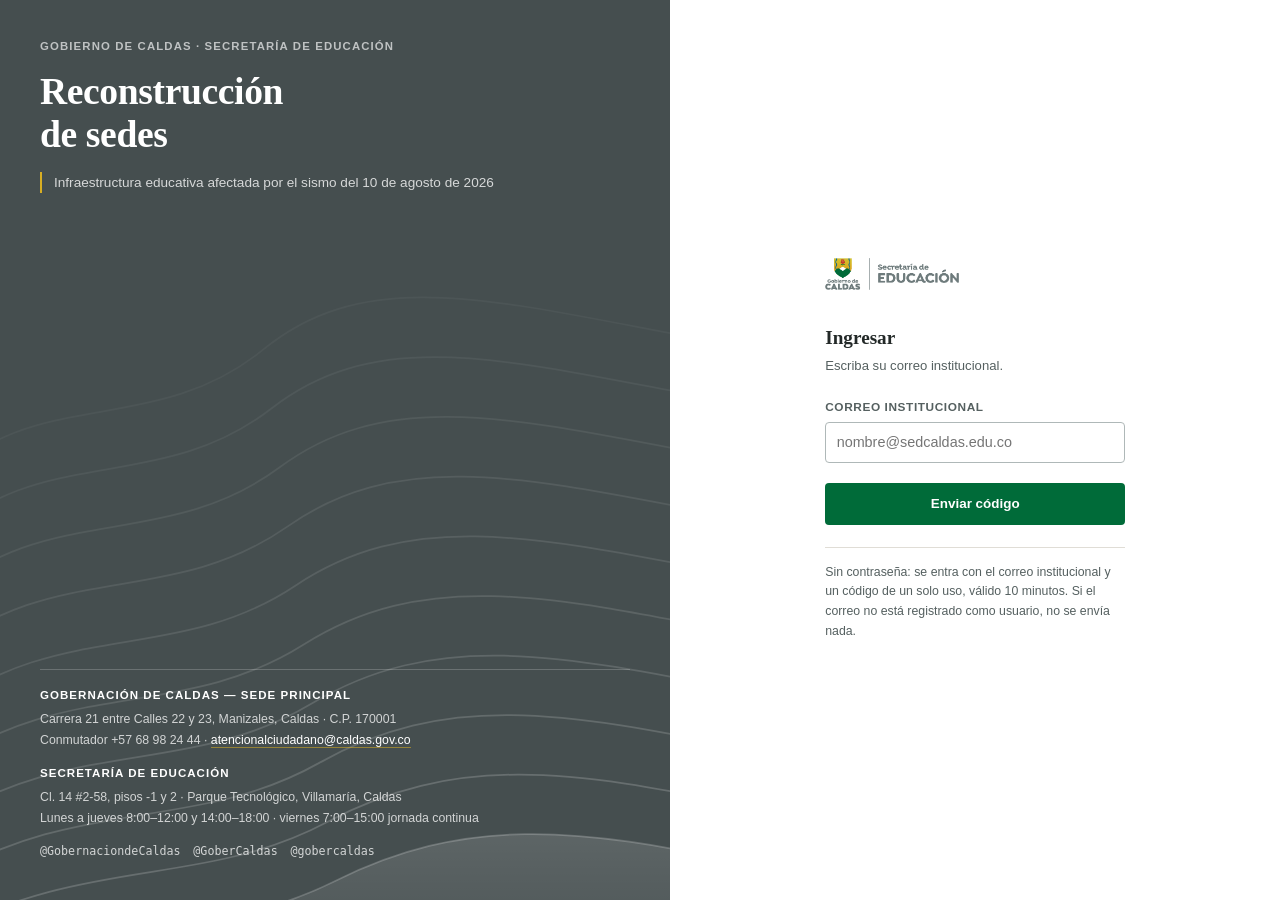
==== commit 2ddbdbff: "Lotes creados por el Administrador (D-44), Cargas por tandas y borrador en espera (D-45) Desplegado " ====
--- a/docs/diseno/mockup_v6.html
+++ b/docs/diseno/mockup_v6.html
@@ -3,24 +3,11 @@
 <head>
 <meta charset="utf-8">
 <meta name="viewport" content="width=device-width,initial-scale=1">
-<title>Modelo de diseño v6 — Reconstrucción de sedes SED Caldas</title>
-<style>:root{color-scheme:light dark}html,body{margin:0;padding:0}img{max-width:100%}</style>
-</head>
-<body>
-<meta charset=utf8><meta name=viewport content="width=device-width,initial-scale=1"><style>:root{color-scheme:light}body{margin:0;padding:0;font:14px -apple-system,BlinkMacSystemFont,sans-serif;background:#faf9f5;color:#141413}img{max-width:100%}</style>
+<title>Reconstrucción de sedes — SED Caldas</title>
 <style>
-  /* ═══ CAPA 1 — TOKENS DEL ARTEFACTO (el "papel"). Sigue al visor. ═══ */
-  :root{ --a-bg:#efece4; --a-bg2:#e4e0d5; --a-text:#2a2723; --a-text-sec:#6b655c;
-         --a-line:#d8d2c4; --a-accent:#8a6a3a; --a-chip-bg:#fff; --a-chip-line:#d8d2c4; }
-  @media (prefers-color-scheme:dark){
-    :root{ --a-bg:#1c1a17; --a-bg2:#26221d; --a-text:#ece6da; --a-text-sec:#a89f8e;
-           --a-line:#3a352c; --a-accent:#d8ae67; --a-chip-bg:#26221d; --a-chip-line:#3a352c; }
-  }
-  :root[data-theme="dark"]{ --a-bg:#1c1a17; --a-bg2:#26221d; --a-text:#ece6da; --a-text-sec:#a89f8e; --a-line:#3a352c; --a-accent:#d8ae67; --a-chip-bg:#26221d; --a-chip-line:#3a352c; }
-  :root[data-theme="light"]{ --a-bg:#efece4; --a-bg2:#e4e0d5; --a-text:#2a2723; --a-text-sec:#6b655c; --a-line:#d8d2c4; --a-accent:#8a6a3a; --a-chip-bg:#fff; --a-chip-line:#d8d2c4; }
-
-  /* ═══ CAPA 2 — TOKENS DEL PRODUCTO. Fijos: la identidad institucional
-         no cambia con el modo oscuro de quien lo abra. ═══ */
+  /* Tokens del producto. Fijos: la identidad institucional no cambia con el
+     modo oscuro de quien lo abra. */
+  :root{ color-scheme:light; }
   .device{
     --gris:#6E7A7B; --gris-osc:#454E4F; --rail:#2C3334; --rail-alto:#3B4344;
     --verde:#006B39; --verde-cl:#0A8349; --oro:#D8AE23; --oro-osc:#9C7B0B;
@@ -36,35 +23,10 @@
 
   *{ box-sizing:border-box; }
   html,body{ margin:0; padding:0; }
-  body{ background:var(--a-bg); color:var(--a-text); font-family:-apple-system,"Segoe UI",Roboto,Arial,sans-serif; -webkit-font-smoothing:antialiased; }
+  body{ background:#F4F3F0; color:#232928; font-family:-apple-system,"Segoe UI",Roboto,Arial,sans-serif; -webkit-font-smoothing:antialiased; }
   @media (prefers-reduced-motion:reduce){ *{ animation:none !important; transition:none !important; } }
 
-  .stage{ max-width:1320px; margin:0 auto; padding:2.25rem 1.5rem 4rem; }
-  .stage-head h1{ font-family:Georgia,serif; font-size:1.5rem; font-weight:600; margin:0 0 .35rem; text-wrap:balance; }
-  .stage-head p{ margin:0 0 1.2rem; color:var(--a-text-sec); font-size:.92rem; max-width:66ch; line-height:1.55; }
-  .stage-head .tag{ display:inline-block; font-size:.7rem; letter-spacing:.09em; text-transform:uppercase; color:var(--a-accent); margin-bottom:.6rem; font-weight:700; }
-  .changelog{ font-size:.8rem; color:var(--a-text-sec); border-left:2px solid var(--a-accent); padding-left:.75rem; margin:0 0 1.3rem; line-height:1.7; max-width:80ch; }
-  .changelog b{ color:var(--a-text); }
-
-  .ctl{ display:flex; gap:.4rem; flex-wrap:wrap; align-items:center; margin-bottom:.7rem; }
-  .ctl .lbl{ font-size:.72rem; text-transform:uppercase; letter-spacing:.08em; font-weight:700; color:var(--a-text-sec); margin-right:.2rem; }
-  .ctl button{ font:inherit; font-size:.8rem; font-weight:600; cursor:pointer; background:var(--a-chip-bg); color:var(--a-text-sec); border:1px solid var(--a-chip-line); border-radius:999px; padding:.4rem .85rem; transition:background .15s,color .15s,border-color .15s; }
-  .ctl button:hover{ border-color:var(--a-accent); color:var(--a-text); }
-  .ctl button.active{ background:var(--a-accent); border-color:var(--a-accent); color:#fff; }
-  .ctl button:focus-visible{ outline:2px solid var(--a-accent); outline-offset:2px; }
-  .ctl.roles{ margin-bottom:1.4rem; padding-bottom:1.1rem; border-bottom:1px solid var(--a-line); }
-  .ctl.roles button.active{ background:var(--a-text); border-color:var(--a-text); }
-
-  .caption{ font-size:.8rem; color:var(--a-text-sec); margin:.9rem .1rem 0; line-height:1.6; }
-  .caption b{ color:var(--a-text); }
-
-  .browser{ border:1px solid var(--a-line); border-radius:10px; overflow:hidden; box-shadow:0 18px 44px -26px rgba(0,0,0,.4); }
-  .browser .chrome{ display:flex; align-items:center; gap:.5rem; padding:.55rem .8rem; background:var(--a-bg2); border-bottom:1px solid var(--a-line); }
-  .browser .dot{ width:9px; height:9px; border-radius:50%; background:var(--a-line); }
-  .browser .url{ flex:1; margin-left:.4rem; font-size:.72rem; color:var(--a-text-sec); background:var(--a-bg); border:1px solid var(--a-line); border-radius:5px; padding:.3rem .6rem; font-family:ui-monospace,Consolas,monospace; overflow:hidden; text-overflow:ellipsis; white-space:nowrap; }
-
-  /* ═══ CAPA 3 — EL PRODUCTO ═══ */
-  .device{ font-family:var(--f-ui); color:var(--tx); background:var(--fondo); font-size:14px; line-height:1.5; }
+  .device{ font-family:var(--f-ui); color:var(--tx); background:var(--fondo); font-size:14px; line-height:1.5; min-height:100vh; }
   .device h1,.device h2,.device h3{ font-family:var(--f-tit); margin:0; text-wrap:balance; font-weight:600; }
   .n{ font-variant-numeric:tabular-nums; }
   .device a:focus-visible,.device button:focus-visible,.device input:focus-visible,.device [tabindex]:focus-visible{
@@ -75,7 +37,7 @@
   .oculto{ display:none !important; }
 
   /* ─── armazón ─── */
-  .shell{ display:grid; grid-template-columns:212px 1fr; min-height:700px; }
+  .shell{ display:grid; grid-template-columns:212px 1fr; min-height:100vh; }
   @media (max-width:880px){ .shell{ grid-template-columns:1fr; } }
   .riel{ background:var(--rail); color:#fff; display:flex; flex-direction:column; padding:.9rem 0; }
   .riel .marca{ padding:0 1rem 1rem; border-bottom:1px solid rgba(255,255,255,.1); margin-bottom:.6rem; }
@@ -97,9 +59,6 @@
   .migas a:hover{ text-decoration:underline; }
   .migas .sep{ color:var(--borde-f); }
   .migas .hoy{ font-family:var(--f-tit); color:var(--tx); font-size:1rem; }
-  .kbd{ display:inline-flex; font-family:var(--f-mono); font-size:.72rem; color:var(--tx-sec); background:var(--fondo); border:1px solid var(--borde); border-bottom-width:2px; border-radius:4px; padding:.16rem .42rem; }
-  .buscar{ display:flex; align-items:center; gap:.6rem; background:var(--fondo); border:1px solid var(--borde); border-radius:999px; padding:.28rem .45rem .28rem .8rem; font-size:.8rem; color:var(--tx-sec); cursor:pointer; min-width:210px; }
-  .buscar:hover{ border-color:var(--borde-f); }
   .yo{ display:flex; align-items:center; gap:.55rem; font-size:.8rem; white-space:nowrap; }
   .yo .av{ width:28px; height:28px; border-radius:50%; background:var(--verde); color:#fff; display:grid; place-items:center; font-size:.72rem; font-weight:700; }
   .yo .av.ext{ background:var(--gris); }
@@ -128,13 +87,22 @@
   .eyebrow{ font-size:.71rem; letter-spacing:.1em; text-transform:uppercase; color:var(--tx-sec); font-weight:700; }
 
   /* ─── franja de cifras oscura: ancla del tablero ─── */
-  .franja{ background:var(--rail); border-radius:var(--r); display:grid; grid-template-columns:repeat(auto-fit,minmax(142px,1fr)); overflow:hidden; margin-bottom:1rem; }
-  .franja .c{ padding:.95rem 1.05rem; border-right:1px solid rgba(255,255,255,.1); }
+  /* 6 columnas fijas: con auto-fit, la 6ª tarjeta quedaba huérfana en su
+     propia fila a ciertos anchos de ventana. Con un número de tarjetas
+     conocido, es más robusto fijar el conteo y solo colapsar por breakpoint. */
+  .franja{ background:var(--rail); border-radius:var(--r); display:grid; grid-template-columns:repeat(6,1fr); overflow:hidden; margin-bottom:1rem; }
+  @media (max-width:920px){ .franja{ grid-template-columns:repeat(3,1fr); } }
+  @media (max-width:520px){ .franja{ grid-template-columns:repeat(2,1fr); } }
+  .franja .c{ padding:.95rem 1.05rem; border-right:1px solid rgba(255,255,255,.1); border-bottom:1px solid rgba(255,255,255,.1); }
   .franja .c:last-child{ border-right:none; }
   .franja .c b{ display:block; font-family:var(--f-tit); font-size:1.85rem; line-height:1.02; color:#fff; font-variant-numeric:tabular-nums; }
   .franja .c b .u{ font-size:.8rem; opacity:.7; font-family:var(--f-ui); font-weight:400; }
-  .franja .c span{ display:block; font-size:.75rem; color:rgba(255,255,255,.62); margin-top:.3rem; }
+  .franja .c > span{ display:block; font-size:.75rem; color:rgba(255,255,255,.62); margin-top:.3rem; }
   .franja .c.er b{ color:#F0A49D; } .franja .c.al b{ color:#F0CE7A; } .franja .c.ok b{ color:#7FD3A8; }
+  /* Cifra que todavía no aplica (nada radicado todavía) — se distingue de un
+     cero real para no competir en peso visual con las cifras que sí importan. */
+  .franja .c.na b{ color:rgba(255,255,255,.32); font-weight:400; }
+  .franja .c.na span{ color:rgba(255,255,255,.4); }
 
   .cifras{ display:grid; grid-template-columns:repeat(auto-fit,minmax(150px,1fr)); gap:1px; background:var(--borde); border:1px solid var(--borde); border-radius:var(--r); overflow:hidden; }
   .cifra{ background:var(--panel); padding:.85rem .95rem; }
@@ -188,10 +156,6 @@
   /* ─── tablero ─── */
   .lat{ display:grid; grid-template-columns:1.6fr 1fr; gap:1.4rem; align-items:start; }
   @media (max-width:1000px){ .lat{ grid-template-columns:1fr; } }
-  .vivo{ display:inline-flex; align-items:center; gap:.4rem; font-size:.75rem; color:var(--tx-sec); }
-  .vivo .pt{ width:7px; height:7px; border-radius:50%; background:var(--ok); position:relative; }
-  .vivo .pt::after{ content:""; position:absolute; inset:0; border-radius:50%; background:var(--ok); animation:lat 2.4s ease-out infinite; }
-  @keyframes lat{ 0%{ transform:scale(1); opacity:.6 } 100%{ transform:scale(3.2); opacity:0 } }
 
   .mosaico{ display:grid; grid-template-columns:repeat(auto-fill,minmax(112px,1fr)); gap:5px; }
   .tsl{ border:1px solid var(--borde); border-radius:2px; padding:.55rem .6rem; background:var(--panel); border-left-width:4px; border-left-color:var(--borde-f); min-height:62px; display:flex; flex-direction:column; justify-content:space-between; }
@@ -215,13 +179,13 @@
   .emb .pista i{ display:block; height:100%; min-width:2px; }
   .emb .vl{ font-variant-numeric:tabular-nums; text-align:right; font-weight:700; }
 
-  .dist{ display:flex; height:30px; border-radius:3px; overflow:hidden; font-size:.75rem; font-weight:700; }
-  .dist div{ display:grid; place-items:center; color:#fff; }
 
   .fi{ display:grid; grid-template-columns:auto 1fr auto; gap:.6rem; align-items:start; padding:.55rem .1rem; border-bottom:1px solid var(--borde); font-size:.82rem; }
   .fi:last-child{ border-bottom:none; }
   .fi .pto{ width:8px; height:8px; border-radius:50%; margin-top:.4rem; }
   .fi .tx span{ display:block; color:var(--tx-sec); font-size:.79rem; }
+  .fi.click{ cursor:pointer; }
+  .fi.click:hover{ background:var(--fondo); }
 
   /* ─── estado vacío ─── */
   .vacio{ text-align:center; padding:2.2rem 1.5rem; }
@@ -232,7 +196,7 @@
   .soltar:hover{ border-color:var(--verde); background:#FAFCFB; }
 
   /* ─── login ─── */
-  .login{ display:grid; grid-template-columns:1.1fr 1fr; min-height:700px; }
+  .login{ display:grid; grid-template-columns:1.1fr 1fr; min-height:100vh; }
   @media (max-width:880px){ .login{ grid-template-columns:1fr; } }
   .mast{ position:relative; overflow:hidden; background:var(--gris-osc); color:#fff; padding:2.4rem 2.5rem; display:flex; flex-direction:column; justify-content:space-between; }
   .mast > svg{ position:absolute; inset:0; width:100%; height:100%; }
@@ -254,8 +218,6 @@
   .campo input{ width:100%; padding:.55rem .65rem; border:1px solid var(--borde-f); border-radius:4px; font:inherit; font-size:.9rem; background:var(--panel); color:var(--tx); }
   .form .b{ width:100%; justify-content:center; padding:.62rem; margin-top:.4rem; }
   .form .pie2{ margin-top:1.4rem; padding-top:.9rem; border-top:1px solid var(--borde); font-size:.77rem; color:var(--tx-sec); line-height:1.6; }
-  .roles-mini{ display:flex; gap:.3rem; flex-wrap:wrap; margin-top:.55rem; }
-  .roles-mini span{ font-size:.71rem; background:var(--fondo); border:1px solid var(--borde); color:var(--tx-sec); padding:.1rem .45rem; border-radius:999px; }
 
   /* ─── cargas ─── */
   .archivo{ display:flex; align-items:center; gap:.85rem; padding:.85rem 1.1rem; background:var(--fondo); border-bottom:1px solid var(--borde); }
@@ -345,15 +307,22 @@
   .acciones-v{ display:flex; gap:.5rem; align-items:center; flex-wrap:wrap; }
 
   /* ─── v6: diligenciamiento manual (alcalde / rector) ─── */
-  .pasos-f{ display:flex; gap:.35rem; flex-wrap:wrap; }
-  .pf{ display:flex; align-items:center; gap:.45rem; font-size:.82rem; color:var(--tx-sec);
-       border:1px solid var(--borde); border-radius:3px; padding:.35rem .7rem; background:var(--fondo); }
+  .pasos-f{ display:flex; gap:0; flex-wrap:wrap; position:relative; counter-reset:paso; }
+  .pasos-f::before{ content:""; position:absolute; left:19px; right:19px; top:50%; height:2px;
+       background:var(--borde); z-index:-1; }
+  .pf{ display:flex; align-items:center; gap:.45rem; font:inherit; font-size:.82rem; color:var(--tx-sec);
+       border:1px solid var(--borde); border-radius:999px; padding:.35rem .8rem .35rem .35rem;
+       background:var(--panel); cursor:pointer; margin:0 .55rem .35rem 0; transition:border-color .15s,background .15s,color .15s,transform .1s; }
+  .pf:hover{ border-color:var(--borde-f); color:var(--tx); transform:translateY(-1px); }
+  .pf:active{ transform:translateY(0); }
   .pf .no{ display:grid; place-items:center; width:19px; height:19px; border-radius:50%;
-           background:var(--borde); color:var(--tx-sec); font-size:.72rem; font-weight:800; }
+           background:var(--borde); color:var(--tx-sec); font-size:.72rem; font-weight:800; flex:none;
+           font-family:var(--f-mono); transition:background .15s,color .15s; }
   .pf.hecho{ border-color:#AFD3C1; background:var(--ok-bg); color:var(--ok); font-weight:600; }
   .pf.hecho .no{ background:var(--ok); color:#fff; }
   .pf.act{ border-color:var(--oro); background:var(--alerta-bg); color:var(--alerta); font-weight:700; }
   .pf.act .no{ background:var(--oro); color:#3B2F05; }
+  .pf.act{ box-shadow:0 0 0 3px var(--alerta-bg); }
 
   table.edit td{ padding:.3rem .35rem; }
   table.edit input, table.edit select{ width:100%; font:inherit; font-size:.82rem;
@@ -395,70 +364,200 @@
        background:var(--err-bg); border-radius:0 3px 3px 0; padding:.7rem .9rem;
        font-size:.8rem; line-height:1.55; }
   .aviso-foto b:first-child{ display:block; font-family:var(--f-tit); margin-bottom:.12rem; }
+  /* ═══ Pulido visual (2026-09-24) ═══
+     Dentro de DISENO_01: paleta del logo, papel cálido, serif en títulos,
+     paneles con borde y sin sombra (la sombra queda para lo que flota encima:
+     diálogo, avisos, resultados del buscador). Un solo motivo gráfico, tomado
+     del tema: curvas de nivel — terreno y sismo. Todo movimiento se apaga con
+     "reducir movimiento" (regla global al inicio de esta hoja). */
+  .device{ --oro-suave:rgba(216,174,35,.12); --curvas:url("data:image/svg+xml,%3Csvg xmlns='http://www.w3.org/2000/svg' width='640' height='160' viewBox='0 0 640 160'%3E%3Cg fill='none' stroke='%236E7A7B' stroke-opacity='.16' stroke-width='1'%3E%3Cpath d='M0 150 C 92 120 172 134 274 110 S 452 82 640 100'/%3E%3Cpath d='M0 126 C 90 96 170 110 270 86 S 450 58 640 76'/%3E%3Cpath d='M0 102 C 88 70 168 86 266 62 S 448 36 640 52'/%3E%3Cpath d='M0 78 C 86 46 166 62 262 38 S 446 14 640 28'/%3E%3Cpath d='M0 54 C 84 22 164 38 258 14 S 444 -10 640 4'/%3E%3C/g%3E%3C/svg%3E"); --curvas-inv:url("data:image/svg+xml,%3Csvg xmlns='http://www.w3.org/2000/svg' width='640' height='160' viewBox='0 0 640 160'%3E%3Cg fill='none' stroke='%23FFFFFF' stroke-opacity='.07' stroke-width='1'%3E%3Cpath d='M0 150 C 92 120 172 134 274 110 S 452 82 640 100'/%3E%3Cpath d='M0 126 C 90 96 170 110 270 86 S 450 58 640 76'/%3E%3Cpath d='M0 102 C 88 70 168 86 266 62 S 448 36 640 52'/%3E%3Cpath d='M0 78 C 86 46 166 62 262 38 S 446 14 640 28'/%3E%3Cpath d='M0 54 C 84 22 164 38 258 14 S 444 -10 640 4'/%3E%3C/g%3E%3C/svg%3E"); }
+
+  /* Barra superior fija y riel */
+  .top{ position:sticky; top:0; z-index:30; }
+  .riel{ background:var(--rail) var(--curvas-inv) left bottom / 480px 160px no-repeat; }
+  @media (min-width:881px){ .riel{ position:sticky; top:0; height:100vh; overflow-y:auto; } }
+  .riel .grupo{ color:rgba(255,255,255,.6); }
+  .riel a.sel{ background:var(--rail-alto); box-shadow:inset 0 0 0 999px var(--oro-suave); }
+  .riel a.sel svg{ color:var(--oro); opacity:1; }
+  .riel .base{ color:rgba(255,255,255,.66); }
+  .menu-movil{ display:none; }
+
+  /* Encabezado de vista: título, contexto y acciones sobre la banda de papel */
+  .cab-vista{ display:flex; align-items:flex-end; gap:1rem; flex-wrap:wrap; margin:-1.2rem -1.35rem 1.15rem;
+    padding:1.2rem 1.35rem 1rem; background:var(--fondo) var(--curvas) right bottom / 640px 160px no-repeat;
+    border-bottom:1px solid var(--borde); }
+  .cab-tx{ flex:1; min-width:220px; }
+  .cab-vista h1{ font-size:1.55rem; line-height:1.15; color:var(--tx); letter-spacing:-.01em; }
+  .cab-vista p{ margin:.3rem 0 0; font-size:.82rem; color:var(--tx-sec); }
+  .cab-vista p:empty{ display:none; }
+  .cab-acc{ display:flex; align-items:center; gap:.5rem; flex-wrap:wrap; }
+  .sel-lote{ display:flex; align-items:center; gap:.45rem; font-size:.7rem; font-weight:700; text-transform:uppercase;
+    letter-spacing:.06em; color:var(--tx-sec); }
+  .sel-lote select, .filtros select, .filtros input, .campo select{ font:inherit; font-size:.84rem; font-weight:500;
+    text-transform:none; letter-spacing:0; color:var(--tx); background:var(--panel); border:1px solid var(--borde-f);
+    border-radius:4px; padding:.36rem .55rem; max-width:260px; }
+  .campo select{ width:100%; max-width:none; }
+
+  /* Franja de cifras: regla de oro como ancla */
+  .franja{ border-top:3px solid var(--oro); }
+
+  /* Mosaico de municipios: tarjeta clicable con su barra de avance */
+  .tsl{ font:inherit; text-align:left; color:inherit; cursor:pointer; transition:background .15s, border-color .15s; }
+  .tsl:hover{ background:#FBFAF7; border-top-color:var(--borde-f); border-right-color:var(--borde-f); border-bottom-color:var(--borde-f); }
+  .tsl .seg{ max-width:none; height:5px; margin-top:.45rem; }
+  .rk .pista{ display:flex; }
+  tbody tr.click{ transition:background .12s; }
+  tbody tr.sel td{ background:var(--oro-suave); }
+
+  /* Botones: presión, espera y acción de riesgo */
+  .b{ transition:background .14s, border-color .14s, transform .08s; }
+  .b:active:not(:disabled){ transform:translateY(1px); }
+  .b:disabled{ opacity:.6; cursor:default; }
+  .b.peligro{ background:var(--err); }
+  .b.peligro:hover{ background:#7E251F; }
+  .b.peligro-tx{ color:var(--err); border-color:#D9A9A4; }
+  .b.cargando::before{ content:""; width:.8em; height:.8em; border-radius:50%; border:2px solid currentColor;
+    border-right-color:transparent; animation:girar .7s linear infinite; }
+
+  /* Mensajes */
+  .err-campo{ margin-top:.45rem; font-size:.8rem; line-height:1.5; color:var(--err); background:var(--err-bg);
+    border-left:3px solid var(--err); padding:.45rem .65rem; border-radius:0 3px 3px 0; }
+  .err-tx{ color:var(--err) !important; }
+  .vacio-tx{ margin:0; color:var(--tx-sec); font-size:.84rem; line-height:1.55; }
+  .aviso-lotes{ display:flex; align-items:center; gap:1rem; flex-wrap:wrap; background:var(--alerta-bg);
+    border:1px solid #EAD7A8; border-left:4px solid var(--oro); border-radius:0 var(--r) var(--r) 0;
+    padding:.75rem 1rem; margin-bottom:1rem; font-size:.85rem; line-height:1.5; }
+  .aviso-lotes span{ flex:1; min-width:240px; }
+
+  /* Días esperando concepto y tipo del censo */
+  .espera{ display:inline-block; font-size:.72rem; font-weight:700; padding:.08rem .45rem; border-radius:999px;
+    white-space:nowrap; font-variant-numeric:tabular-nums; }
+  .espera.ok{ background:var(--ok-bg); color:var(--ok); }
+  .espera.al{ background:var(--alerta-bg); color:var(--alerta); }
+  .espera.er{ background:var(--err-bg); color:var(--err); }
+  .pri.pt{ background:var(--neutro-bg); color:var(--tx-sec); }
+
+  /* Placeholders de carga */
+  .esq{ display:block; border-radius:3px; background:linear-gradient(90deg,#E9E6DF 0%,#F4F2ED 45%,#E9E6DF 90%);
+    background-size:300% 100%; animation:brillo 1.3s ease-in-out infinite; }
+  .franja .esq{ background-image:linear-gradient(90deg,rgba(255,255,255,.07),rgba(255,255,255,.17),rgba(255,255,255,.07)); }
+  .esq-linea{ height:.8rem; margin:.6rem 0; }
+  .esq-linea:nth-child(2n){ width:80%; }
+  .esq-linea:nth-child(3n){ width:62%; }
+  .esq-num{ height:1.75rem; width:3.4rem; }
+  .esq-tx{ height:.6rem; width:72%; margin-top:.5rem; }
+  .esq-celda{ height:.75rem; width:80%; }
+
+  /* Avisos flotantes */
+  .avisos{ position:fixed; right:1rem; bottom:1rem; z-index:60; display:flex; flex-direction:column; gap:.5rem;
+    width:min(420px, calc(100vw - 2rem)); pointer-events:none; }
+  .aviso{ pointer-events:auto; display:flex; align-items:flex-start; gap:.6rem; background:var(--panel); color:var(--tx);
+    border:1px solid var(--borde); border-left:4px solid var(--oro); border-radius:0 4px 4px 0; padding:.7rem .8rem;
+    font-size:.85rem; line-height:1.45; box-shadow:0 8px 28px rgba(35,41,40,.16); animation:aviso-entra .22s ease-out; }
+  .aviso.ok{ border-left-color:var(--ok); }
+  .aviso.error{ border-left-color:var(--err); }
+  .aviso-tx{ flex:1; }
+  .aviso-x{ border:none; background:none; font-size:1.15rem; line-height:1; color:var(--tx-sec); cursor:pointer; padding:0 .15rem; }
+  .aviso.sale{ opacity:0; transform:translateY(6px); transition:opacity .2s, transform .2s; }
+
+  /* Diálogo */
+  .dlg-fondo{ position:fixed; inset:0; z-index:70; background:rgba(35,41,40,.45); display:grid; place-items:center;
+    padding:1rem; animation:fundido .16s ease-out; }
+  .dlg{ background:var(--panel); border-top:3px solid var(--oro); border-radius:4px; width:min(540px, 100%);
+    max-height:calc(100vh - 2rem); overflow:auto; box-shadow:0 18px 60px rgba(20,24,23,.3);
+    padding:1.2rem 1.3rem 1.05rem; animation:entrar .2s ease-out; }
+  .dlg h3{ font-family:var(--f-tit); font-size:1.22rem; margin:0 0 .85rem; }
+  .dlg-acc{ display:flex; justify-content:flex-end; gap:.5rem; margin-top:1.15rem; flex-wrap:wrap; }
+  .nota-dlg{ font-size:.84rem; color:var(--tx-sec); line-height:1.55; margin:.7rem 0 0; }
+  .nota-dlg b{ color:var(--tx); }
+  .radicado-num{ font-family:var(--f-mono); font-size:1.35rem; font-weight:700; color:var(--verde); background:var(--ok-bg);
+    border:1px solid #AFD3C1; border-radius:3px; padding:.6rem .8rem; margin-bottom:.95rem; text-align:center; }
+  .lista-dlg{ font-size:.82rem; margin:.4rem 0 0; padding-left:1.1rem; line-height:1.55; }
+
+  /* Buscador de sedes */
+  .buscador{ position:relative; }
+  .buscador input{ width:230px; font:inherit; font-size:.84rem; padding:.38rem .75rem .38rem 2rem; color:var(--tx);
+    border:1px solid var(--borde); border-radius:999px; background:var(--fondo) url("data:image/svg+xml,%3Csvg xmlns='http://www.w3.org/2000/svg' viewBox='0 0 16 16' fill='none' stroke='%23556060' stroke-width='1.6'%3E%3Ccircle cx='7' cy='7' r='4.6'/%3E%3Cpath d='m10.5 10.5 3.6 3.6'/%3E%3C/svg%3E") .68rem center / 14px no-repeat;
+    transition:border-color .15s, width .2s, background-color .15s; }
+  .buscador input:focus{ border-color:var(--oro); background-color:var(--panel); width:290px; }
+  .busca-res{ position:absolute; right:0; top:calc(100% + 6px); width:min(390px, 92vw); background:var(--panel);
+    border:1px solid var(--borde); border-radius:4px; box-shadow:0 12px 32px rgba(35,41,40,.16); z-index:40;
+    max-height:360px; overflow:auto; padding:.25rem; }
+  .busca-item{ display:block; width:100%; text-align:left; font:inherit; border:none; background:none;
+    padding:.5rem .6rem; border-radius:3px; cursor:pointer; color:var(--tx); }
+  .busca-item b{ display:block; font-size:.84rem; font-weight:600; }
+  .busca-item span{ font-size:.75rem; color:var(--tx-sec); }
+  .busca-item:hover, .busca-item.act{ background:var(--fondo); }
+  .busca-vacio{ padding:.7rem; font-size:.82rem; color:var(--tx-sec); }
+
+  /* Lotes */
+  .lote-desc{ margin:0 0 .85rem; font-size:.86rem; color:var(--tx-sec); line-height:1.55; }
+  .lote-desc:empty{ display:none; }
+  .lote-datos{ display:grid; grid-template-columns:1fr 1.4fr; gap:.8rem; margin-bottom:.3rem; }
+  .filtros{ display:flex; flex-wrap:wrap; gap:.7rem; align-items:flex-end; margin:.3rem 0 .85rem; }
+  .filtros label{ display:flex; flex-direction:column; gap:.25rem; font-size:.7rem; font-weight:700;
+    text-transform:uppercase; letter-spacing:.05em; color:var(--tx-sec); }
+  .filtros .f-texto{ flex:1; min-width:180px; }
+  .filtros .f-texto input{ max-width:none; width:100%; }
+  .filtros-acc{ display:flex; flex-wrap:wrap; gap:.5rem; align-items:center; }
+
+  /* Línea de tiempo de la sede */
+  .linea{ list-style:none; margin:0; padding:0; position:relative; }
+  .linea::before{ content:""; position:absolute; left:6px; top:.5rem; bottom:.5rem; width:2px; background:var(--borde); }
+  .ev{ position:relative; display:grid; grid-template-columns:auto 1fr auto; gap:.85rem; align-items:start;
+    padding:.5rem 0; font-size:.84rem; }
+  .ev-pto{ width:14px; height:14px; border-radius:50%; background:var(--panel); border:3px solid var(--gris);
+    margin-top:.12rem; position:relative; z-index:1; }
+  .ev.radicado .ev-pto{ border-color:var(--verde); }
+  .ev.carga .ev-pto{ border-color:var(--oro); }
+  .ev.borrador .ev-pto{ border-color:var(--borde-f); }
+  .ev.aprobado .ev-pto{ border-color:var(--ok); background:var(--ok); }
+  .ev.ajuste .ev-pto{ border-color:var(--err); }
+  .ev-tx b{ display:block; font-weight:600; }
+  .ev-tx span{ font-size:.78rem; color:var(--tx-sec); }
+  .ev time{ font-size:.75rem; color:var(--tx-sec); white-space:nowrap; font-variant-numeric:tabular-nums; }
+
+  /* Fotos: miniatura real; si Drive no la entrega queda la extensión */
+  .foto .ph{ position:relative; overflow:hidden; height:84px; }
+  .foto .ph img{ position:absolute; inset:0; width:100%; height:100%; object-fit:cover; }
+  a.foto{ text-decoration:none; color:inherit; transition:border-color .15s; }
+  a.foto:hover{ border-color:var(--borde-f); }
+
+  /* Ingreso: el código en monoespaciada, las curvas se desplazan lento */
+  .mast > svg g{ animation:deriva 40s ease-in-out infinite alternate; }
+  #cod{ font-family:var(--f-mono); font-size:1.35rem; letter-spacing:.45em; text-align:center; padding:.6rem; }
+  #login-p1, #login-p2{ animation:entrar .25s ease-out; }
+
+  /* Movimiento */
+  .lienzo > .view.on{ animation:entrar .22s ease-out; }
+  .pista i, .seg i{ transform-origin:left center; animation:crecer .55s cubic-bezier(.2,.7,.2,1) both; }
+  @keyframes entrar{ from{ opacity:0; transform:translateY(4px); } to{ opacity:1; transform:none; } }
+  @keyframes crecer{ from{ transform:scaleX(0); } }
+  @keyframes brillo{ from{ background-position:100% 0; } to{ background-position:0 0; } }
+  @keyframes girar{ to{ transform:rotate(360deg); } }
+  @keyframes fundido{ from{ opacity:0; } }
+  @keyframes aviso-entra{ from{ opacity:0; transform:translateY(8px); } }
+  @keyframes deriva{ from{ transform:translateX(0); } to{ transform:translateX(-40px); } }
+
+  /* Celular: el riel se vuelve un panel lateral que abre «Menú» */
+  @media (max-width:880px){
+    .menu-movil{ display:inline-flex; }
+    .riel{ position:fixed; top:0; bottom:0; left:0; width:min(270px, 84vw); z-index:50; overflow-y:auto;
+      transform:translateX(-102%); transition:transform .22s ease-out; }
+    .shell.menu-abierto .riel{ transform:none; box-shadow:0 0 0 100vmax rgba(35,41,40,.42); }
+    .top{ flex-wrap:wrap; padding:.55rem 1rem; gap:.55rem; }
+    .buscador{ order:5; width:100%; }
+    .buscador input, .buscador input:focus{ width:100%; }
+    .yo > span:last-child{ display:none; }
+    .lienzo{ padding:1rem 1rem 1.3rem; }
+    .cab-vista{ margin:-1rem -1rem 1rem; padding:1rem; }
+    .lote-datos{ grid-template-columns:1fr; }
+  }
 </style>
-
-<div class="stage">
-  <div class="stage-head">
-    <span class="tag">Modelo de diseño — v6</span>
-    <h1>Sistema de reconstrucción de sedes — recorrido completo</h1>
-    <p>
-      Nueve pantallas, cinco módulos, <b>cuatro roles</b>. Cambia el rol abajo: las pantallas que
-      ese rol no alcanza quedan tachadas, y el valor de referencia de la SED desaparece para quien
-      no debe verlo.
-    </p>
-    <div class="changelog">
-      <b>Cambios de v5 a v6</b> — el diseño no se tocó; entra lo que cambió en el negocio.<br>
-      <b>Sale el modelo paramétrico (D-26):</b> la fuente del censo pasa a ser
-      <span class="mono">dimDañosInfraestructura.xlsx</span>, que mantienen los arquitectos.
-      Verificado: 975 DANE, cruce exacto con el catálogo, 0 discrepancias.<br>
-      <b>Lote 1 pasa de 33 a 37 sedes (D-31):</b> priorizada = afectación tipo 1 o 2, los que el
-      censo marca <i>prioritario</i>. Se deriva del tipo, no de una lista aparte que se pueda
-      desincronizar. $9.718.464.165 de referencia, las 37 con valor.<br>
-      <b>Desaparece el contraste y el % de desviación (D-28):</b> los dos valores —referencia del
-      arquitecto y presupuesto recibido— se muestran lado a lado, sin restarlos. En su lugar entra
-      un cruce que sí significa algo: <b>capítulos con daño contra capítulos con presupuesto</b>.<br>
-      <b>Vuelve el registro a detalle (D-29):</b> ítems por capítulo, A y U separados, IVA sobre la
-      utilidad. Vive dentro de la Ficha, no en pantalla aparte.<br>
-      <b>Verificación es pantalla propia (D-30):</b> los arquitectos trabajan por bandeja, no
-      entrando sede por sede.<br>
-      <b>14 capítulos, no 11 (D-34):</b> medido sobre el presupuesto real de Belalcázar, el
-      <b>13,6 % del costo directo no mapea a ningún capítulo del censo</b> — demoliciones 10,6 %,
-      preliminares 2,2 %, desmontes 0,8 %. Se agregan los 3 transversales. Los 11 del censo no se
-      tocan.<br>
-      <b>Valores reales:</b> el ejemplo de presupuesto ya no trae cifras inventadas — son
-      actividades y precios unitarios del APU de Belalcázar, sobre la sede real de Guayaquil
-      (Samaná), cuyo censo marca daño en los capítulos 2, 3 y 6.
-    </div>
-  </div>
-
-  <div class="ctl">
-    <span class="lbl">Pantalla</span>
-    <button data-v="login" class="active">① Entrar</button>
-    <button data-v="tablero">② Tablero</button>
-    <button data-v="inicio">③ Sedes</button>
-    <button data-v="muni">④ Municipio</button>
-    <button data-v="ficha">⑤ Ficha</button>
-    <button data-v="registrar">⑥ Registrar presupuesto</button>
-    <button data-v="verif">⑦ Verificación</button>
-    <button data-v="cargas">⑧ Cargas</button>
-    <button data-v="hallazgos">⑨ Hallazgos</button>
-    <button data-v="usuarios">⑩ Usuarios</button>
-  </div>
-  <div class="ctl roles">
-    <span class="lbl">Ver como</span>
-    <button data-r="admin" class="active">Administrador</button>
-    <button data-r="verif">Verificador · arquitecto</button>
-    <button data-r="resp">Responsable de sede · alcalde/rector</button>
-    <button data-r="consulta">Consulta · directivo</button>
-  </div>
-
-  <div class="browser">
-    <div class="chrome">
-      <span class="dot"></span><span class="dot"></span><span class="dot"></span>
-      <span class="url" id="urlbar">reconstruccion.sedcaldas.gov.co/entrar</span>
-    </div>
-
-    <div class="device">
+</head>
+<body>
+
+<div class="device">
 
       <!-- ════ ENTRAR ════ -->
       <section class="view on" id="v-login">
@@ -486,8 +585,7 @@
               <div class="eyebrow">Gobierno de Caldas · Secretaría de Educación</div>
               <h1>Reconstrucción de sedes</h1>
               <div class="fecha">
-                Infraestructura educativa afectada por el sismo del 10 de agosto de 2026<br>
-                26 municipios · 975 sedes oficiales · lote 1: 37 sedes priorizadas
+                Infraestructura educativa afectada por el sismo del 10 de agosto de 2026
               </div>
             </div>
             <div class="contacto">
@@ -527,10 +625,8 @@
               <div id="login-error" class="oculto" style="color:#b3261e;font-size:.85rem;margin:.5rem 0"></div>
 
               <div class="pie2">
-                Sin contraseña: se entra con correo institucional + código de un solo uso, válido
-                10 minutos (D-20). Si el correo no está en <span class="mono">Usuarios</span>, no se
-                envía nada — así nadie puede averiguar quién tiene cuenta probando correos.
-                <div class="roles-mini"><span>Administrador</span><span>Responsable de sede</span><span>Verificador</span><span>Consulta</span></div>
+                Sin contraseña: se entra con el correo institucional y un código de un solo uso,
+                válido 10 minutos. Si el correo no está registrado como usuario, no se envía nada.
               </div>
             </div>
           </div>
@@ -540,7 +636,7 @@
       <!-- ════ ARMAZÓN ════ -->
       <div class="view" id="v-shell">
         <div class="shell">
-          <nav class="riel">
+          <nav class="riel" id="riel" aria-label="Navegación principal">
             <div class="marca"><img src="[data-uri]" alt="Gobierno de Caldas — Secretaría de Educación"></div>
             <div class="grupo">Seguimiento</div>
             <a href="#" data-mod="tablero" data-sed>
@@ -548,144 +644,89 @@
             <a href="#" data-mod="inicio" class="sel">
               <svg viewBox="0 0 16 16" fill="none" stroke="currentColor" stroke-width="1.4"><path d="M2 14V6.2L8 2l6 4.2V14"/><path d="M2 14h12"/><path d="M6.2 14V9.5h3.6V14"/></svg>Sedes</a>
             <a href="#" data-mod="verif" data-sed>
-              <svg viewBox="0 0 16 16" fill="none" stroke="currentColor" stroke-width="1.4"><path d="M3 2.6h10v10.8H3z"/><path d="M5.4 8.2 7.1 9.9l3.5-3.6"/></svg>Verificación<span class="cand" style="font-size:.7rem;font-weight:700;background:var(--oro);color:#2C3334;border-radius:9px;padding:0 .35rem">6</span></a>
+              <svg viewBox="0 0 16 16" fill="none" stroke="currentColor" stroke-width="1.4"><path d="M3 2.6h10v10.8H3z"/><path d="M5.4 8.2 7.1 9.9l3.5-3.6"/></svg>Verificación<span class="cand oculto" id="riel-cand-verif" style="font-size:.7rem;font-weight:700;background:var(--oro);color:#2C3334;border-radius:9px;padding:0 .35rem"></span></a>
             <a href="#" data-mod="cargas" data-sed>
               <svg viewBox="0 0 16 16" fill="none" stroke="currentColor" stroke-width="1.4"><path d="M8 1.8v7.4"/><path d="M5 6.3 8 9.3l3-3"/><path d="M2 10.6v2.2a1.4 1.4 0 0 0 1.4 1.4h9.2a1.4 1.4 0 0 0 1.4-1.4v-2.2"/></svg>Cargas</a>
-            <a href="#" class="bloq" title="Se habilita cuando existan los datos de contratación">
-              <svg viewBox="0 0 16 16" fill="none" stroke="currentColor" stroke-width="1.4"><circle cx="8" cy="8" r="6.2"/><path d="M8 4.4V8l2.4 1.6"/></svg>Obras<span class="cand">🔒</span></a>
             <div class="grupo" data-sed>Administración</div>
+            <a href="#" data-mod="lotes" data-sed>
+              <svg viewBox="0 0 16 16" fill="none" stroke="currentColor" stroke-width="1.4"><path d="M8 1.8 14.2 5 8 8.2 1.8 5Z"/><path d="M1.8 8 8 11.2 14.2 8"/><path d="M1.8 11 8 14.2 14.2 11"/></svg>Lotes</a>
             <a href="#" data-mod="hallazgos" data-sed>
-              <svg viewBox="0 0 16 16" fill="none" stroke="currentColor" stroke-width="1.4"><path d="M8 1.5 14.5 13.5H1.5Z"/><path d="M8 6.2v3.4"/><circle cx="8" cy="11.6" r=".6" fill="currentColor" stroke="none"/></svg>Hallazgos<span class="cand" style="font-size:.7rem;font-weight:700;background:var(--err);color:#fff;border-radius:9px;padding:0 .35rem">19</span></a>
+              <svg viewBox="0 0 16 16" fill="none" stroke="currentColor" stroke-width="1.4"><path d="M8 1.5 14.5 13.5H1.5Z"/><path d="M8 6.2v3.4"/><circle cx="8" cy="11.6" r=".6" fill="currentColor" stroke="none"/></svg>Hallazgos<span class="cand oculto" id="riel-cand-hallazgos" style="font-size:.7rem;font-weight:700;background:var(--err);color:#fff;border-radius:9px;padding:0 .35rem"></span></a>
             <a href="#" data-mod="usuarios" data-sed>
               <svg viewBox="0 0 16 16" fill="none" stroke="currentColor" stroke-width="1.4"><circle cx="8" cy="5.4" r="2.8"/><path d="M2.6 14c0-2.7 2.4-4.4 5.4-4.4s5.4 1.7 5.4 4.4"/></svg>Usuarios</a>
-            <div class="base">Lote 1 · 37 sedes<br><span class="mono">v0.6.0 · 16 sep 2026</span></div>
+            <div class="base" id="riel-base"></div>
           </nav>
 
           <div class="col">
             <div class="top">
+              <button class="b sec mini menu-movil" type="button" id="btn-menu" aria-controls="riel" aria-expanded="false">Menú</button>
               <div class="migas" id="migas"></div>
               <span class="flex"></span>
-              <div class="buscar"><span>Buscar sede o DANE</span><span class="flex"></span><span class="kbd">Ctrl K</span></div>
-              <div class="yo"><span class="av" id="av">JS</span><span><b id="nomTx">J. Saavedra</b><span class="rol" id="rolTx">Administrador</span></span></div>
+              <div class="buscador" id="buscador">
+                <input id="busca" type="search" placeholder="Buscar sede o DANE" autocomplete="off"
+                       aria-label="Buscar sede por nombre o código DANE" aria-controls="busca-res" aria-expanded="false">
+                <div class="busca-res oculto" id="busca-res" role="listbox"></div>
+              </div>
+              <div class="yo"><span class="av" id="av"></span><span><b id="nomTx"></b><span class="rol" id="rolTx"></span></span></div>
+              <button class="b sec mini" type="button" onclick="cerrarSesion()">Salir</button>
             </div>
 
             <div class="lienzo">
+
+              <div class="cab-vista" id="cab-vista">
+                <div class="cab-tx"><h1 id="cab-titulo"></h1><p id="cab-contexto"></p></div>
+                <div class="cab-acc">
+                  <label class="sel-lote oculto" id="cab-lote-caja"><span>Lote</span><select id="cab-lote"></select></label>
+                  <button class="b sec mini oculto" type="button" id="cab-exportar">Exportar a Excel</button>
+                  <button class="b sec mini oculto" type="button" id="cab-actualizar" title="Volver a consultar los datos">Actualizar</button>
+                </div>
+              </div>
 
               <!-- ─── TABLERO (solo SED) ─── -->
               <section class="view on" id="s-tablero">
-                <div class="franja">
-                  <div class="c"><b class="n">37</b><span>Sedes en el lote 1</span></div>
-                  <div class="c"><b class="n">$9.718<span class="u"> M</span></b><span>Valor de referencia</span></div>
-                  <div class="c"><b class="n">2.623</b><span>Estudiantes afectados</span></div>
-                  <div class="c er"><b class="n">34</b><span>Sedes no habilitadas</span></div>
-                  <div class="c al"><b class="n">6</b><span>Esperando verificación</span></div>
-                  <div class="c ok"><b class="n">3</b><span>Aprobadas para obra</span></div>
-                </div>
+                <div class="aviso-lotes oculto" id="tab-aviso"></div>
+                <div class="franja" id="tab-franja"></div>
 
                 <div class="lat">
                   <div>
                     <div class="p">
-                      <header><h2>Municipios del lote</h2><span class="flex"></span>
+                      <header><h2>Municipios</h2><span class="flex"></span>
                         <div class="leyenda">
-                          <span><i style="background:var(--borde-f)"></i>Pendiente</span>
-                          <span><i style="background:var(--oro)"></i>En curso</span>
-                          <span><i style="background:var(--ok)"></i>Aprobado</span>
+                          <span><i style="background:var(--borde-f)"></i>Sin presupuesto</span>
+                          <span><i style="background:var(--oro)"></i>En trámite</span>
+                          <span><i style="background:var(--ok)"></i>Todo aprobado</span>
                         </div>
                       </header>
                       <div class="cuerpo">
-                        <div class="mosaico">
-                          <div class="tsl"><b>Anserma</b><span class="sub">6 sedes · $713,0 M</span></div>
-                          <div class="tsl s-curso"><b>Aguadas</b><span class="sub">5 sedes · $3.150,2 M</span></div>
-                          <div class="tsl s-curso"><b>Aranzazu</b><span class="sub">4 sedes · $985,2 M</span></div>
-                          <div class="tsl"><b>Risaralda</b><span class="sub">4 sedes · $600,3 M</span></div>
-                          <div class="tsl s-curso"><b>Samaná</b><span class="sub">4 sedes · $12,0 M</span></div>
-                          <div class="tsl s-curso"><b>Belalcázar</b><span class="sub">3 sedes · $742,8 M</span></div>
-                          <div class="tsl"><b>Chinchiná</b><span class="sub">3 sedes · $300,0 M</span></div>
-                          <div class="tsl"><b>Viterbo</b><span class="sub">2 sedes · $2.100,0 M</span></div>
-                          <div class="tsl"><b>Pensilvania</b><span class="sub">2 sedes · $800,0 M</span></div>
-                          <div class="tsl"><b>Filadelfia</b><span class="sub">2 sedes · $160,0 M</span></div>
-                          <div class="tsl"><b>Manzanares</b><span class="sub">1 sede · $120,0 M</span></div>
-                          <div class="tsl"><b>Salamina</b><span class="sub">1 sede · $35,0 M</span></div>
-                        </div>
-                        <div class="resto">
-                          <b>Los otros 14 municipios no tienen sedes en el lote 1:</b>
-                          Riosucio · Neira · Supía · Villamaría · Pácora · La Merced · Marmato ·
-                          Marulanda · Marquetalia · Norcasia · Palestina · San José · Victoria ·
-                          La Dorada.
-                        </div>
+                        <div class="mosaico" id="tab-mosaico"></div>
+                        <div class="resto" id="tab-resto"></div>
                       </div>
                     </div>
 
                     <div class="p soporte">
-                      <header><h2>Valor de referencia por municipio</h2><span class="flex"></span><span class="eyebrow">Censo de daños</span></header>
-                      <div class="cuerpo">
-                        <div class="rk"><span class="nb">Aguadas</span><span class="pista"><i class="alto" style="width:100%"></i></span><span class="vl">$ 3.150,2 M</span></div>
-                        <div class="rk"><span class="nb">Viterbo</span><span class="pista"><i class="alto" style="width:66.7%"></i></span><span class="vl">$ 2.100,0 M</span></div>
-                        <div class="rk"><span class="nb">Aranzazu</span><span class="pista"><i class="alto" style="width:31.3%"></i></span><span class="vl">$ 985,2 M</span></div>
-                        <div class="rk"><span class="nb">Pensilvania</span><span class="pista"><i style="width:25.4%"></i></span><span class="vl">$ 800,0 M</span></div>
-                        <div class="rk"><span class="nb">Belalcázar</span><span class="pista"><i style="width:23.6%"></i></span><span class="vl">$ 742,8 M</span></div>
-                        <div class="rk"><span class="nb">Anserma</span><span class="pista"><i style="width:22.6%"></i></span><span class="vl">$ 713,0 M</span></div>
-                        <div class="rk"><span class="nb">Risaralda</span><span class="pista"><i style="width:19.1%"></i></span><span class="vl">$ 600,3 M</span></div>
-                        <div class="rk"><span class="nb">Chinchiná</span><span class="pista"><i style="width:9.5%"></i></span><span class="vl">$ 300,0 M</span></div>
-                        <div class="rk"><span class="nb">Filadelfia</span><span class="pista"><i style="width:5.1%"></i></span><span class="vl">$ 160,0 M</span></div>
-                        <div class="rk"><span class="nb">Manzanares</span><span class="pista"><i style="width:3.8%"></i></span><span class="vl">$ 120,0 M</span></div>
-                        <div class="rk"><span class="nb">Salamina</span><span class="pista"><i style="width:1.1%"></i></span><span class="vl">$ 35,0 M</span></div>
-                        <div class="rk"><span class="nb">Samaná</span><span class="pista"><i style="width:.4%"></i></span><span class="vl">$ 12,0 M</span></div>
-                      </div>
-                      <div class="pie">
-                        <b style="color:var(--alerta)">No comparar sin leer esto:</b> Samaná aparece último
-                        porque su diagnóstico valoró reparaciones puntuales —tejas, perfiles, un muro—, no
-                        reconstrucción. Es una diferencia de alcance, no de gestión. Y las 4 cifras de
-                        Samaná ya son <b>presupuesto real recibido</b>, no estimación: el censo mezcla
-                        ambas cosas, por eso el campo se llama «referencia» y nunca se sobrescribe.
-                      </div>
+                      <header><h2>Valor radicado por municipio</h2><span class="flex"></span>
+                        <div class="leyenda"><span><i style="background:var(--oro)"></i>En trámite</span><span><i style="background:var(--ok)"></i>Aprobado</span></div></header>
+                      <div class="cuerpo" id="tab-valor"></div>
+                      <div class="pie" id="tab-valor-pie"></div>
                     </div>
                   </div>
 
                   <div>
                     <div class="p">
-                      <header><h2>Del universo al lote</h2></header>
-                      <div class="cuerpo">
-                        <div class="emb">
-                          <div class="fila"><span>Sedes oficiales</span><span class="pista"><i style="width:100%;background:var(--gris)"></i></span><span class="vl n">975</span></div>
-                          <div class="fila"><span>Priorizadas · lote 1</span><span class="pista"><i style="width:3.8%;background:var(--gris-osc)"></i></span><span class="vl n">37</span></div>
-                          <div class="fila"><span>Con archivo recibido</span><span class="pista"><i style="width:1.6%;background:var(--oro)"></i></span><span class="vl n">16</span></div>
-                          <div class="fila"><span>Presupuesto radicado</span><span class="pista"><i style="width:.9%;background:var(--verde)"></i></span><span class="vl n">9</span></div>
-                          <div class="fila"><span>Aprobadas para obra</span><span class="pista"><i style="width:.3%;background:var(--ok)"></i></span><span class="vl n">3</span></div>
-                        </div>
-                      </div>
-                      <div class="pie">Barras a escala real sobre 975. Que el lote casi no se vea <b>es el dato</b>: 37 de 975, un 3,8 %.</div>
+                      <header><h2>Avance</h2></header>
+                      <div class="cuerpo"><div class="emb" id="tab-avance"></div></div>
+                      <div class="pie" id="tab-avance-pie"></div>
                     </div>
 
                     <div class="p soporte">
-                      <header><h2>Nivel de afectación</h2></header>
-                      <div class="cuerpo">
-                        <div class="dist">
-                          <div style="width:36.4%;background:var(--err)">12</div>
-                          <div style="width:15.2%;background:#B5562E">5</div>
-                          <div style="width:21.2%;background:var(--alerta)">7</div>
-                          <div style="width:9.1%;background:#9C8A2E">3</div>
-                          <div style="width:18.1%;background:var(--borde-f);color:var(--tx)">6</div>
-                        </div>
-                        <div class="leyenda" style="margin-top:.55rem">
-                          <span><i style="background:var(--err)"></i>Inhabilitada</span>
-                          <span><i style="background:#B5562E"></i>Grave</span>
-                          <span><i style="background:var(--alerta)"></i>Moderado</span>
-                          <span><i style="background:#9C8A2E"></i>Leve</span>
-                          <span><i style="background:var(--borde-f)"></i>Sin dato</span>
-                        </div>
-                      </div>
-                      <div class="pie">6 sedes del lote no traen nivel de afectación en el censo del 27-08-2026.</div>
+                      <header><h2>Tipo de afectación</h2><span class="flex"></span><span class="eyebrow">Censo de daños</span></header>
+                      <div class="cuerpo" id="tab-afectacion"></div>
+                      <div class="pie" id="tab-afectacion-pie"></div>
                     </div>
 
                     <div class="p soporte">
-                      <header><h2>Bitácora</h2><span class="flex"></span><span class="vivo"><span class="pt"></span>en vivo</span></header>
-                      <div class="cuerpo">
-                        <div class="fi"><span class="pto" style="background:var(--ok)"></span><span class="tx"><b>Mercedes Abrego</b> aprobada y cerrada<span>Samaná · J. Saavedra</span></span><span class="hace">10:14</span></div>
-                        <div class="fi"><span class="pto" style="background:var(--err)"></span><span class="tx"><b>H-4</b> registrado: DANE de 14 dígitos<span>Samaná · I.E. Pío XII, fila 4</span></span><span class="hace">08:45</span></div>
-                        <div class="fi"><span class="pto" style="background:var(--oro)"></span><span class="tx"><b>Samaná</b> · archivo validado<span>77 leídas · 25 advertencias · 4 errores</span></span><span class="hace">08:42</span></div>
-                        <div class="fi"><span class="pto" style="background:var(--gris)"></span><span class="tx"><b>Belalcázar</b> · archivo recibido<span>Sin código DANE — cruce por nombre pendiente</span></span><span class="hace">ayer</span></div>
-                      </div>
+                      <header><h2>Bitácora</h2><span class="flex"></span><span class="eyebrow">Últimos movimientos</span></header>
+                      <div class="cuerpo" id="tab-bitacora"></div>
                     </div>
                   </div>
                 </div>
@@ -694,355 +735,220 @@
               <!-- ─── SEDES ─── -->
               <section class="view" id="s-inicio">
                 <div class="p">
-                  <header><h2 id="tituloSedes">Municipios del lote</h2><span class="flex"></span>
+                  <header><h2 id="tituloSedes">Municipios en seguimiento</h2><span class="flex"></span>
                     <div class="leyenda">
-                      <span><i style="background:var(--borde-f)"></i>Pendiente</span>
-                      <span><i style="background:var(--oro)"></i>Radicado / verificación</span>
+                      <span><i style="background:var(--borde-f)"></i>Sin presupuesto</span>
+                      <span><i style="background:var(--oro)"></i>En trámite</span>
                       <span><i style="background:var(--ok)"></i>Aprobado</span>
                     </div>
                   </header>
                   <div class="cuerpo ras">
                     <div class="scroll">
                       <table>
-                        <thead><tr><th>Municipio</th><th class="n">Sedes</th><th>Avance</th><th>Origen</th><th class="n" data-sed>Costo leído</th><th>Actualizado</th></tr></thead>
-                        <tbody>
-                          <tr class="click"><td><strong>Samaná</strong></td><td class="n">4</td>
-                            <td><div class="seg"><i style="width:25%;background:var(--borde-f)"></i><i style="width:50%;background:var(--oro)"></i><i style="width:25%;background:var(--ok)"></i></div><div class="seg-tx">1 pend · 2 curso · 1 aprob</div></td>
-                            <td><span class="orig xls">XLS</span></td><td class="n" data-sed>$ 10.309.500</td><td class="hace">hace 2 h</td></tr>
-                          <tr class="click ext-off"><td><strong>Belalcázar</strong></td><td class="n">3</td>
-                            <td><div class="seg"><i style="width:100%;background:var(--borde-f)"></i></div><div class="seg-tx">3 pendientes</div></td>
-                            <td><span class="orig xls">XLS</span></td><td class="n" data-sed>—</td><td class="hace">ayer</td></tr>
-                          <tr class="click ext-off"><td><strong>Aguadas</strong></td><td class="n">5</td>
-                            <td><div class="seg"><i style="width:100%;background:var(--borde-f)"></i></div><div class="seg-tx">5 pendientes</div></td>
-                            <td><span class="orig xls">XLS</span></td><td class="n" data-sed>—</td><td class="hace">ayer</td></tr>
-                          <tr class="click ext-off"><td><strong>Aranzazu</strong></td><td class="n">4</td>
-                            <td><div class="seg"><i style="width:100%;background:var(--borde-f)"></i></div><div class="seg-tx">4 pendientes</div></td>
-                            <td><span class="orig xls">XLS</span></td><td class="n" data-sed>—</td><td class="hace">ayer</td></tr>
-                          <tr class="click tenue ext-off"><td>Anserma</td><td class="n">5</td>
-                            <td><div class="seg"><i style="width:100%;background:var(--borde-f)"></i></div><div class="seg-tx">Sin envío</div></td>
-                            <td>—</td><td class="n" data-sed>—</td><td class="hace">—</td></tr>
-                          <tr class="click tenue ext-off"><td>Chinchiná · Risaralda · Pensilvania · y 5 más</td><td class="n">12</td>
-                            <td><div class="seg"><i style="width:100%;background:var(--borde-f)"></i></div><div class="seg-tx">Sin envío</div></td>
-                            <td>—</td><td class="n" data-sed>—</td><td class="hace">—</td></tr>
-                        </tbody>
+                        <thead><tr><th>Municipio</th><th class="n">Sedes</th><th>Avance</th><th class="n">Valor radicado</th><th>Última actividad</th></tr></thead>
+                        <tbody id="inicio-tbody"></tbody>
                       </table>
                     </div>
                   </div>
-                  <div class="pie" data-sed>San José y Victoria enviaron presupuesto pero no pertenecen al lote 1 (hallazgo H-2) — quedan fuera hasta que se defina su lote.</div>
-                  <div class="pie ext-solo oculto">Usted ve únicamente el municipio que tiene asignado.</div>
-                </div>
-
-                <div class="p" data-sed>
-                  <header><h2>Hallazgos abiertos</h2><span class="flex"></span><span class="eyebrow">6 sin resolver</span></header>
-                  <div class="cuerpo ras">
-                    <div class="hf"><span class="sig hall">!</span><span class="ref">H-4 · Samaná</span>
-                      <span><b>Bloquea una sede del lote 1.</b> I.E. Pío XII — Bernardo Ocampo Herrera: el archivo trae <code class="dane">21766200280204</code> (14 dígitos); la priorización dice <code class="dane">217662002631</code>. Sin confirmación de la alcaldía no se cruza.</span></div>
-                    <div class="hf"><span class="sig hall">!</span><span class="ref">H-3 · Belalcázar</span>
-                      <span>La hoja «SEDES EDUCATIVAS» no trae código DANE — la columna RUD viene vacía en las 12 filas. El cruce tendrá que hacerse por nombre, revisado uno por uno.</span></div>
-                    <div class="hf"><span class="sig hall">!</span><span class="ref">H-1 · Aguadas</span>
-                      <span>El encabezado del archivo dice «ALCALDÍA MUNICIPAL DE SALAMINA» — plantilla reciclada sin actualizar. No afecta los datos, pero conviene confirmarlo antes de citarlo en un documento oficial.</span></div>
-                  </div>
+                  <div class="pie" id="inicio-pie"></div>
                 </div>
               </section>
 
               <!-- ─── MUNICIPIO ─── -->
               <section class="view" id="s-muni">
                 <div class="p">
-                  <header><h2>Samaná</h2><span class="flex"></span>
-                    <button class="b sec mini" type="button" data-sed>Ver archivo original</button>
-                    <button class="b mini" type="button" data-sed>Cargar Excel</button>
-                    <button class="b mini ext-solo oculto" type="button">Diligenciar sede</button>
-                  </header>
+                  <header><h2 id="muni-titulo">—</h2></header>
                   <div class="cuerpo">
-                    <div class="cifras">
-                      <div class="cifra"><b class="n">4</b><span>En el lote</span></div>
-                      <div class="cifra ok"><b class="n">1</b><span>Aprobadas</span></div>
-                      <div class="cifra al"><b class="n">2</b><span>En curso</span></div>
-                      <div class="cifra er"><b class="n">1</b><span>Con hallazgo</span></div>
-                      <div class="cifra" data-sed><b class="n">77</b><span>Leídas del archivo</span></div>
-                    </div>
+                    <div class="cifras" id="muni-cifras"></div>
                   </div>
                 </div>
                 <div class="p">
-                  <header><h2>Sedes priorizadas</h2><span class="flex"></span><span class="eyebrow">Orden del lote</span></header>
+                  <header><h2>Sedes</h2><span class="flex"></span><span class="eyebrow" id="muni-eyebrow"></span></header>
                   <div class="cuerpo ras">
                     <div class="scroll">
                       <table>
-                        <thead><tr><th>#</th><th>Sede</th><th>DANE</th><th>Pri.</th><th class="n">Costo directo</th><th>Origen</th><th>Estado</th></tr></thead>
-                        <tbody>
-                          <tr class="click"><td class="n">23</td><td>I.E. El Bosque — Guayaquil</td><td class="dane">217662002291</td>
-                            <td><span class="pri p2">P2</span></td><td class="n">$ 6.943.056</td><td><span class="orig man">MAN</span></td><td><span class="est e-rad">Radicado</span></td></tr>
-                          <tr class="click"><td class="n">32</td><td>I.E. El Bosque — Quebrada Seca</td><td class="dane">217662002762</td>
-                            <td><span class="pri p2">P2</span></td><td class="n">$ 3.650.100</td><td><span class="orig xls">XLS</span></td><td><span class="est e-ver">En verificación</span></td></tr>
-                          <tr class="click"><td class="n">27</td><td>I.E. El Silencio — Mercedes Abrego <span class="sig cerr" title="Cerrado: aprobado el 15 sep 2026">🔒</span></td><td class="dane">217662000786</td>
-                            <td><span class="pri p2">P2</span></td><td class="n">$ 1.688.600</td><td><span class="orig man">✎ Manual</span></td><td><span class="est e-apr">Aprobado</span></td></tr>
-                          <tr class="click"><td class="n">33</td><td>I.E. Pío XII — Bernardo Ocampo Herrera <span class="sig hall">!</span></td><td class="dane">— por confirmar</td>
-                            <td><span class="pri p2">P2</span></td><td class="n">—</td><td>—</td><td><span class="est e-pend">Pendiente</span></td></tr>
-                          <tr class="tenue"><td class="n">—</td><td>I.E. El Bosque — El Congal</td><td class="dane">217662000859</td>
-                            <td>—</td><td class="n">$ 0</td><td><span class="orig xls">XLS</span></td><td><span class="est e-sin">Sin afectación</span></td></tr>
-                        </tbody>
+                        <thead><tr><th>Sede</th><th>DANE</th><th>Tipo</th><th data-sed>Lote</th><th class="n">Total presupuesto</th><th>Origen</th><th>Versión</th><th>Estado</th></tr></thead>
+                        <tbody id="muni-tbody"></tbody>
                       </table>
                     </div>
                   </div>
-                  <div class="pie" data-sed>El archivo de Samaná trae 77 sedes leídas; aquí solo las del lote 1. «Cargar Excel» está disponible para Administrador y Verificador — son quienes reciben el correo de la alcaldía.</div>
+                  <div class="pie" id="muni-pie"></div>
                 </div>
               </section>
 
               <!-- ─── FICHA ─── -->
               <section class="view" id="s-ficha">
-                <div class="p">
-                  <header><h2>I.E. El Bosque — Guayaquil</h2><span class="est e-rad">Radicado</span><span class="flex"></span>
-                    <button class="b mini" type="button" data-edita
-                            onclick="vista='registrar';pintar()">Editar presupuesto</button>
-                    <button class="b sec mini" type="button" data-verifica
-                            onclick="vista='verif';pintar()">Verificar</button>
-                    <button class="b sec mini" type="button">Descargar PDF</button>
+                <div class="p" id="ficha-ident">
+                  <header><h2 id="ficha-nombre">—</h2><span class="est e-pend" id="ficha-badge">—</span><span class="flex"></span>
+                    <button class="b mini" type="button" data-edita id="ficha-btn-editar"
+                            onclick="irRegistrar()">Registrar presupuesto</button>
+                    <button class="b sec mini oculto" type="button" id="ficha-btn-verificar"
+                            onclick="irVerificacionSede(daneActual)">Verificar</button>
+                    <button class="b sec mini oculto" type="button" id="ficha-btn-pdf" onclick="generarPdfFicha()">Descargar PDF</button>
                   </header>
                   <div class="cuerpo">
-                    <dl class="kv">
-                      <dt>DANE sede</dt><dd class="dane">217662002291</dd>
-                      <dt>Municipio</dt><dd>Samaná · zona rural</dd>
-                      <dt>Matrícula</dt><dd class="n">5 estudiantes</dd>
-                      <dt>Prioridad</dt><dd><span class="pri p2">P2</span> Riesgo inminente de colapso — 1 de las 37 del lote</dd>
-                      <dt>Afectación</dt><dd>Riesgo inminente de colapso · nivel moderado</dd>
-                      <dt>Origen del dato</dt><dd><span class="orig xls">XLS</span> Diagnóstico municipal, hoja «I.E EL BOSQUE», fila 9</dd>
-                      <dt>Última carga</dt><dd>15 sep 2026, 08:42 · J. Saavedra <span class="hace">(hace 2 h)</span></dd>
-                    </dl>
+                    <dl class="kv" id="ficha-kv"></dl>
                   </div>
                 </div>
 
                 <div class="rejilla">
-                  <div class="p" data-sed>
-                    <header><h2>Seguimiento y control</h2><span class="flex"></span><span class="eyebrow">Dos valores, sin desviación</span></header>
-                    <div class="cuerpo">
-                      <div class="cmp"><div class="et"><span>Valor de referencia — arquitecto</span><b class="n">$ 4.970.800</b></div>
-                        <div class="pista"><i style="width:72%;background:var(--gris)"></i></div></div>
-                      <div class="cmp"><div class="et"><span>Presupuesto recibido — municipio</span><b class="n">$ 6.943.056</b></div>
-                        <div class="pista"><i style="width:100%;background:var(--verde)"></i></div></div>
-                    </div>
-                    <div class="pie">
-                      <b>No se restan.</b> La referencia es una estimación de visita; el recibido es un
-                      levantamiento de cantidades. Su diferencia no es sobrecosto ni ahorro, y como
-                      porcentaje induce una conclusión falsa (D-28).
-                    </div>
+                  <div class="p" id="ficha-resumen">
+                    <header><h2>Presupuesto vigente</h2></header>
+                    <div class="cuerpo" id="ficha-resumen-cuerpo"></div>
                   </div>
 
-                  <div class="p ext-solo oculto">
-                    <header><h2>Su presupuesto</h2></header>
-                    <div class="cuerpo">
-                      <div class="cmp"><div class="et"><span>Costo directo declarado</span><b class="n">$ 5.987.974</b></div>
-                        <div class="pista"><i style="width:100%;background:var(--gris)"></i></div></div>
-                      <div class="cmp"><div class="et"><span>Total con A, U e IVA</span><b class="n">$ 6.943.056</b></div>
-                        <div class="pista"><i style="width:100%;background:var(--verde)"></i></div></div>
-                    </div>
-                    <div class="pie">El municipio presupuesta de forma independiente: el valor de referencia de la Secretaría no se muestra, para que la medición no quede anclada a esa cifra (D-6).</div>
-                  </div>
-
-                  <div class="p">
+                  <div class="p" id="ficha-historial">
                     <header><h2>Historial</h2><span class="flex"></span><span class="eyebrow">Manda la más reciente</span></header>
                     <div class="cuerpo ras">
                       <table>
                         <thead><tr><th>Ver.</th><th>Estado</th><th>Origen</th><th class="n">Total</th><th>Fecha</th></tr></thead>
-                        <tbody><tr><td><strong>v1</strong></td><td><span class="est e-rad">Radicado</span></td><td><span class="orig xls">XLS</span></td><td class="n">$ 6.943.056</td><td class="hace">16 sep</td></tr></tbody>
+                        <tbody id="ficha-historial-tbody"></tbody>
                       </table>
                     </div>
-                    <div class="pie">Si la alcaldía reenvía o alguien corrige a mano, entra como v2 y queda vigente — la v1 no se borra, queda como evidencia.</div>
+                    <div class="pie" id="ficha-historial-pie"></div>
                   </div>
                 </div>
 
-                <div class="p">
+                <div class="p" id="ficha-caps">
                   <header><h2>Daño registrado y presupuestado</h2><span class="flex"></span>
                     <span class="eyebrow">Cruce por capítulo</span></header>
-                  <div class="cuerpo">
-                    <div class="caps">
-                      <div class="cap"><span class="cn">1</span>Estructural</div>
-                      <div class="cap dano pres"><span class="cn">2</span>Mampostería y muros<span class="flex"></span><span class="cok">✓ $</span></div>
-                      <div class="cap dano pres"><span class="cn">3</span>Cubierta<span class="flex"></span><span class="cok">✓ $</span></div>
-                      <div class="cap"><span class="cn">4</span>Cimentación y terreno</div>
-                      <div class="cap"><span class="cn">5</span>Elem. no estructurales</div>
-                      <div class="cap dano pres"><span class="cn">6</span>Acabados<span class="flex"></span><span class="cok">✓ $</span></div>
-                      <div class="cap"><span class="cn">7</span>Instalaciones</div>
-                      <div class="cap"><span class="cn">8</span>Unidades sanitarias</div>
-                      <div class="cap"><span class="cn">9</span>Cocina y restaurante</div>
-                      <div class="cap"><span class="cn">10</span>Elementos exteriores</div>
-                      <div class="cap"><span class="cn">11</span>Deficiencia constructiva</div>
-                      <div class="cap trans pres"><span class="cn">13</span>Demoliciones y desmontes<span class="flex"></span><span class="ctr">transversal</span></div>
-                      <div class="cap trans pres"><span class="cn">14</span>Aseo y escombros<span class="flex"></span><span class="ctr">transversal</span></div>
-                    </div>
-                  </div>
+                  <div class="cuerpo" id="ficha-caps-cuerpo"></div>
+                  <div class="pie" id="ficha-caps-pie"></div>
+                </div>
+
+                <div class="p" id="ficha-detalle">
+                  <header><h2>Presupuesto a detalle</h2><span class="flex"></span>
+                    <span class="eyebrow" id="ficha-detalle-eyebrow"></span></header>
+                  <div class="cuerpo ras" id="ficha-detalle-items"></div>
+                  <div class="cuerpo oculto" id="ficha-detalle-totales" style="border-top:1px solid var(--borde)"></div>
                   <div class="pie">
-                    Esto <b>reemplaza al porcentaje de desviación</b>. El arquitecto no pregunta
-                    «¿se pasó un 12 %?», pregunta <b>«¿presupuestó lo que se dañó?»</b>.
-                    Aquí los tres capítulos con daño (2, 3 y 6) están cubiertos.
-                    <br><br>
-                    Los capítulos <b>12 a 14 son transversales</b> (D-34): no son un lugar donde haya
-                    daño, son trabajo que toda reconstrucción necesita — demoler antes de levantar,
-                    sacar escombros, cerrar la obra. <b>Nunca se marcan como «presupuesto sin daño»</b>.
-                    En el presupuesto real de Belalcázar pesan el <b>13,6 %</b>.
-                  </div>
-                </div>
-
-                <div class="p">
-                  <header><h2>Presupuesto a detalle</h2><span class="flex"></span>
-                    <span class="eyebrow">6 ítems · sección 3</span>
-                    <button class="b sec mini" type="button">Agregar ítem</button></header>
-                  <div class="cuerpo ras">
-                    <div class="scroll"><table>
-                      <thead><tr><th>#</th><th>Capítulo</th><th>Trabajo a ejecutar</th><th>Un.</th>
-                        <th class="n">Cant.</th><th class="n">Vr. unitario</th><th class="n">Valor total</th></tr></thead>
-                      <tbody>
-                        <tr><td class="n">1</td><td><span class="dane">13</span> Demoliciones</td>
-                          <td>Demolición de estructuras en mampostería</td><td class="dane">m³</td>
-                          <td class="n">3,50</td><td class="n">$ 168.895</td><td class="n"><b>$ 591.132</b></td></tr>
-                        <tr><td class="n">2</td><td><span class="dane">2</span> Mampostería</td>
-                          <td>Suministro, transporte e instalación muro en bloque n.º 4 arcilla</td><td class="dane">m²</td>
-                          <td class="n">28,00</td><td class="n">$ 75.550</td><td class="n"><b>$ 2.115.400</b></td></tr>
-                        <tr><td class="n">3</td><td><span class="dane">3</span> Cubierta</td>
-                          <td>Recorrido de cubierta (incl. ganchos, amarras y sikaflex)</td><td class="dane">m²</td>
-                          <td class="n">42,00</td><td class="n">$ 12.095</td><td class="n"><b>$ 507.990</b></td></tr>
-                        <tr><td class="n">4</td><td><span class="dane">3</span> Cubierta</td>
-                          <td>Suministro, transporte e instalación teja termoacústica</td><td class="dane">m²</td>
-                          <td class="n">12,00</td><td class="n">$ 98.296</td><td class="n"><b>$ 1.179.552</b></td></tr>
-                        <tr><td class="n">5</td><td><span class="dane">6</span> Acabados</td>
-                          <td>Suministro, transporte e instalación revoque liso muros 1:3</td><td class="dane">m²</td>
-                          <td class="n">32,00</td><td class="n">$ 36.948</td><td class="n"><b>$ 1.182.336</b></td></tr>
-                        <tr><td class="n">6</td><td><span class="dane">14</span> Aseo y escombros</td>
-                          <td>Manejo y movilización de escombros / sobrantes</td><td class="dane">m³</td>
-                          <td class="n">6,00</td><td class="n">$ 68.594</td><td class="n"><b>$ 411.564</b></td></tr>
-                      </tbody>
-                    </table></div>
-                  </div>
-                  <div class="cuerpo" style="border-top:1px solid var(--borde)">
-                    <dl class="tot">
-                      <dt>Costo directo</dt><dd class="n">$ 5.987.974</dd>
-                      <dt>Administración <span class="pct">10 %</span></dt><dd class="n">$ 598.797</dd>
-                      <dt>Utilidad <span class="pct">5 %</span></dt><dd class="n">$ 299.399</dd>
-                      <dt>IVA 19 % sobre la utilidad</dt><dd class="n">$ 56.886</dd>
-                      <dt class="gt">Total del presupuesto</dt><dd class="n gt">$ 6.943.056</dd>
-                      <dt>Plazo de ejecución</dt><dd class="n">45 días</dd>
-                    </dl>
-                  </div>
-                  <div class="pie">
-                    A y U por separado, sin Imprevistos, con IVA sobre la utilidad (Decreto 1372 de
-                    1992, art. 3 — D-5). No hay tope legal de AIU: el sistema <b>alerta</b> si
-                    A&nbsp;&gt;&nbsp;12&nbsp;% o U&nbsp;&gt;&nbsp;8&nbsp;%, no bloquea. Los cálculos
+                    A y U por separado, sin Imprevistos, con IVA 19 % sobre la utilidad (Decreto 1372 de
+                    1992, art. 3). No hay tope legal de AIU: el sistema <b>alerta</b> si
+                    A&nbsp;&gt;&nbsp;12&nbsp;% o U&nbsp;&gt;&nbsp;8&nbsp;%, no bloquea. Los valores
                     nunca se digitan: salen de cantidad × valor unitario.
                   </div>
                 </div>
 
-                <div class="p">
-                  <header><h2>Formato oficial</h2><span class="flex"></span><span class="eyebrow">3 de 5 secciones</span></header>
+                <div class="p" id="ficha-formato">
+                  <header><h2>Formato oficial</h2><span class="flex"></span><span class="eyebrow" id="ficha-formato-eyebrow"></span></header>
                   <div class="cuerpo ras">
-                    <div class="paso-sec done"><span class="no">1</span><span class="flex">Identificación de la sede</span><span class="est e-apr">Completa</span></div>
-                    <div class="paso-sec done"><span class="no">2</span><span class="flex">Descripción de la afectación</span><span class="est e-apr">Completa</span></div>
-                    <div class="paso-sec done"><span class="no">3</span><span class="flex">Presupuesto y cálculo A/U/IVA</span><span class="est e-apr">Completa</span></div>
-                    <div class="paso-sec"><span class="no">4</span><span class="flex">Registro fotográfico</span><span class="est e-pend">Sin adjuntar</span></div>
-                    <div class="paso-sec"><span class="no">5</span><span class="flex">Verificación de la Secretaría</span><span class="est e-pend">Pendiente</span></div>
+                    <div class="paso-sec"><span class="no">1</span><span class="flex">Identificación de la sede</span><span class="est e-pend">—</span></div>
+                    <div class="paso-sec"><span class="no">2</span><span class="flex">Descripción de la afectación</span><span class="est e-pend">—</span></div>
+                    <div class="paso-sec"><span class="no">3</span><span class="flex">Presupuesto y cálculo A/U/IVA</span><span class="est e-pend">—</span></div>
+                    <div class="paso-sec"><span class="no">4</span><span class="flex">Registro fotográfico</span><span class="est e-pend">—</span></div>
+                    <div class="paso-sec"><span class="no">5</span><span class="flex">Verificación de la Secretaría</span><span class="est e-pend">—</span></div>
                   </div>
-                  <div class="pie">La sección 5 se emite desde <b>Verificación</b>, no aquí: los arquitectos trabajan por bandeja (D-30). Aquí solo se lee el concepto ya emitido.</div>
+                  <div class="pie">La sección 5 la emite el arquitecto desde <b>Verificación</b>; aquí solo se lee el concepto ya emitido.</div>
+                </div>
+                <!-- Concepto del arquitecto (D-30): solo visible si ya existe una fila en
+                     Verificaciones para el id_presupuesto vigente. -->
+                <div class="p oculto" id="ficha-concepto">
+                  <header><h2>Concepto del arquitecto</h2><span class="flex"></span>
+                    <span class="est e-pend" id="ficha-concepto-badge">—</span></header>
+                  <div class="cuerpo">
+                    <dl class="kv">
+                      <dt>Verificado por</dt><dd id="ficha-concepto-quien">—</dd>
+                      <dt>Fecha</dt><dd id="ficha-concepto-fecha">—</dd>
+                    </dl>
+                    <div class="campo-v" style="margin:.9rem 0 0">
+                      <label>Observaciones</label>
+                      <p id="ficha-concepto-obs" style="margin:0;font-size:.86rem;line-height:1.55;color:var(--tx)"></p>
+                    </div>
+                  </div>
+                  <div class="pie">Este concepto es el registro de auditoría de la sesión real que lo emitió — no una firma escaneada.</div>
+                </div>
+
+                <!-- Galería de fotos (D-29 sección 4, en modo lectura): antes las fotos se
+                     subían y se contaban en el checklist, pero nunca se veían en la Ficha —
+                     solo en Registrar, y solo mientras esa sede estaba abierta ahí. -->
+                <div class="p oculto" id="ficha-fotos">
+                  <header><h2>Fotografías</h2><span class="flex"></span>
+                    <span class="eyebrow" id="ficha-fotos-eyebrow"></span></header>
+                  <div class="cuerpo">
+                    <div class="fotos" id="ficha-fotos-lista"></div>
+                  </div>
+                  <div class="pie">Subidas desde Registrar (sección 4) — se guardan en Drive, nunca en el navegador.</div>
+                </div>
+
+                <div class="p oculto" id="ficha-linea">
+                  <header><h2>Línea de tiempo</h2><span class="flex"></span><span class="eyebrow">Lo que ha pasado con esta sede</span></header>
+                  <div class="cuerpo" id="ficha-linea-cuerpo"></div>
                 </div>
               </section>
 
               <!-- ─── REGISTRAR PRESUPUESTO (diligenciamiento manual) ─── -->
               <section class="view" id="s-registrar">
                 <div class="p">
-                  <header><h2>Presupuesto — I.E. El Bosque, Guayaquil</h2>
-                    <span class="est e-pend">En diligenciamiento</span><span class="flex"></span>
-                    <span class="eyebrow">Borrador guardado 14:02</span></header>
+                  <header><h2 id="reg-h2">Presupuesto</h2>
+                    <span class="est e-pend" id="reg-badge">Sin diligenciar</span><span class="flex"></span>
+                    <span class="eyebrow" id="reg-eyebrow-estado"></span></header>
                   <div class="cuerpo">
-                    <div class="pasos-f">
-                      <div class="pf hecho"><span class="no">1</span>Identificación</div>
-                      <div class="pf hecho"><span class="no">2</span>Afectación</div>
-                      <div class="pf act"><span class="no">3</span>Presupuesto</div>
-                      <div class="pf"><span class="no">4</span>Fotografías</div>
-                    </div>
+                    <nav class="pasos-f" id="reg-stepper" aria-label="Secciones del formato de presupuesto">
+                      <button type="button" class="pf" data-goto="reg-panel-1"><span class="no">1</span>Identificación</button>
+                      <button type="button" class="pf" data-goto="reg-panel-2"><span class="no">2</span>Afectación</button>
+                      <button type="button" class="pf" data-goto="reg-panel-3"><span class="no">3</span>Presupuesto</button>
+                      <button type="button" class="pf" data-goto="reg-panel-4"><span class="no">4</span>Fotografías</button>
+                    </nav>
+                    <div class="aviso-foto oculto" id="reg-error" style="margin-top:.9rem"></div>
                   </div>
                 </div>
 
+                <!-- 1. IDENTIFICACIÓN (solo lectura — viene del catálogo, D-26; nunca se digita) -->
+                <div class="p" id="reg-panel-1">
+                  <header><h2>1 · Identificación de la sede</h2><span class="flex"></span>
+                    <span class="eyebrow">Del catálogo — no se edita aquí</span></header>
+                  <div class="cuerpo">
+                    <dl class="kv" id="reg-ident-kv">
+                      <dt>DANE sede</dt><dd>—</dd>
+                    </dl>
+                  </div>
+                  <div class="pie">Esta información sale del catálogo oficial de sedes y del censo de daños.
+                    Si algo está mal acá, se corrige en la fuente — nunca a mano en este formulario.</div>
+                </div>
+
                 <!-- 2. AFECTACIÓN -->
-                <div class="p">
+                <div class="p" id="reg-panel-2">
                   <header><h2>2 · Descripción de la afectación</h2></header>
                   <div class="cuerpo">
                     <div class="campo-v">
                       <label>¿La sede resultó afectada por el sismo?</label>
-                      <div class="ayuda">El censo la clasificó como <b>tipo 2 — riesgo inminente de
-                        colapso</b>. Si usted declara algo distinto, el sistema le pedirá justificarlo
+                      <div class="ayuda" id="reg-ayuda-tipo">El censo la clasificó según el tipo de afectación registrado.
+                        Si usted declara algo distinto, el sistema le pedirá justificarlo
                         y lo marcará como discrepancia para que un arquitecto lo revise.</div>
-                      <label class="op"><input type="radio" name="af" checked>
+                      <label class="op"><input type="radio" name="af" id="reg-af-si" checked>
                         <span><b>Sí, presento presupuesto</b><small>Coincide con el censo</small></span></label>
-                      <label class="op"><input type="radio" name="af">
+                      <label class="op"><input type="radio" name="af" id="reg-af-no">
                         <span><b>No presenta afectación</b><small>Discrepa del censo — exige
                         justificación de mínimo 40 caracteres</small></span></label>
                     </div>
                     <div class="campo-v" style="margin-bottom:0">
-                      <label>Descripción de los daños</label>
+                      <label id="reg-label-desc">Descripción de los daños</label>
                       <div class="ayuda">Mínimo 60 caracteres. Describa <b>qué se dañó</b>; el trabajo
                         a ejecutar va en la tabla de abajo.</div>
-                      <textarea>Cubierta con tejas fisuradas y perfilería deformada en el aula principal. Una columna presenta grieta diagonal visible. Se restringió el acceso al salón oriental.</textarea>
+                      <textarea id="reg-descripcion"></textarea>
+                      <div class="err-campo oculto" id="reg-err-desc" role="alert"></div>
                     </div>
                   </div>
                 </div>
 
                 <!-- 3. PRESUPUESTO EDITABLE -->
-                <div class="p">
+                <div class="p" id="reg-panel-3">
                   <header><h2>3 · Presupuesto a detalle</h2><span class="flex"></span>
-                    <span class="eyebrow">6 ítems</span>
-                    <button class="b mini" type="button">+ Agregar ítem</button></header>
+                    <span class="eyebrow" id="reg-eyebrow-items">0 ítems</span>
+                    <button class="b mini" type="button" id="btn-agregar-item">+ Agregar ítem</button></header>
                   <div class="cuerpo ras">
                     <div class="scroll"><table class="edit">
                       <thead><tr><th style="width:2rem">#</th><th style="min-width:150px">Capítulo de daño</th>
                         <th style="min-width:230px">Trabajo a ejecutar</th><th style="width:88px">Unidad</th>
                         <th class="n" style="width:86px">Cantidad</th><th class="n" style="width:112px">Vr. unitario</th>
                         <th class="n" style="width:112px">Valor total</th><th style="width:2rem"></th></tr></thead>
-                      <tbody>
-                        <tr><td class="n">1</td>
-                          <td><select><option>1. Estructural</option><option>2. Mampostería y muros</option><option>3. Cubierta</option><option>4. Cimentación y terreno</option><option>5. Elementos no estructurales</option><option>6. Acabados</option><option>7. Instalaciones</option><option>8. Unidades sanitarias</option><option>9. Cocina y restaurante escolar</option><option>10. Elementos exteriores</option><option>11. Deficiencia constructiva</option><option>12. Preliminares y obras provisionales</option><option selected>13. Demoliciones y desmontes</option><option>14. Aseo, escombros y disposición final</option></select></td>
-                          <td><input value="Demolición de estructuras en mampostería"></td>
-                          <td><select><option>m²</option><option selected>m³</option><option>ml</option><option>un</option><option>gl</option><option>kg</option><option>ton</option><option>vje</option><option>día</option><option>mes</option><option>hora</option></select></td>
-                          <td><input class="n" value="3,50" inputmode="decimal"></td>
-                          <td><input class="n" value="168.895" inputmode="decimal"></td>
-                          <td class="n calc">$ 591.132</td><td><button class="quitar" type="button" title="Quitar">×</button></td></tr>
-                        <tr><td class="n">2</td>
-                          <td><select><option>1. Estructural</option><option selected>2. Mampostería y muros</option><option>3. Cubierta</option><option>4. Cimentación y terreno</option><option>5. Elementos no estructurales</option><option>6. Acabados</option><option>7. Instalaciones</option><option>8. Unidades sanitarias</option><option>9. Cocina y restaurante escolar</option><option>10. Elementos exteriores</option><option>11. Deficiencia constructiva</option><option>12. Preliminares y obras provisionales</option><option>13. Demoliciones y desmontes</option><option>14. Aseo, escombros y disposición final</option></select></td>
-                          <td><input value="Suministro, transporte e instalación muro en bloque n.º 4 arcilla"></td>
-                          <td><select><option selected>m²</option><option>m³</option><option>ml</option><option>un</option><option>gl</option><option>kg</option><option>ton</option><option>vje</option><option>día</option><option>mes</option><option>hora</option></select></td>
-                          <td><input class="n" value="28,00" inputmode="decimal"></td>
-                          <td><input class="n" value="75.550" inputmode="decimal"></td>
-                          <td class="n calc">$ 2.115.400</td><td><button class="quitar" type="button" title="Quitar">×</button></td></tr>
-                        <tr><td class="n">3</td>
-                          <td><select><option>1. Estructural</option><option>2. Mampostería y muros</option><option selected>3. Cubierta</option><option>4. Cimentación y terreno</option><option>5. Elementos no estructurales</option><option>6. Acabados</option><option>7. Instalaciones</option><option>8. Unidades sanitarias</option><option>9. Cocina y restaurante escolar</option><option>10. Elementos exteriores</option><option>11. Deficiencia constructiva</option><option>12. Preliminares y obras provisionales</option><option>13. Demoliciones y desmontes</option><option>14. Aseo, escombros y disposición final</option></select></td>
-                          <td><input value="Recorrido de cubierta (incl. ganchos, amarras y sikaflex)"></td>
-                          <td><select><option selected>m²</option><option>m³</option><option>ml</option><option>un</option><option>gl</option><option>kg</option><option>ton</option><option>vje</option><option>día</option><option>mes</option><option>hora</option></select></td>
-                          <td><input class="n" value="42,00" inputmode="decimal"></td>
-                          <td><input class="n" value="12.095" inputmode="decimal"></td>
-                          <td class="n calc">$ 507.990</td><td><button class="quitar" type="button" title="Quitar">×</button></td></tr>
-                        <tr><td class="n">4</td>
-                          <td><select><option>1. Estructural</option><option>2. Mampostería y muros</option><option selected>3. Cubierta</option><option>4. Cimentación y terreno</option><option>5. Elementos no estructurales</option><option>6. Acabados</option><option>7. Instalaciones</option><option>8. Unidades sanitarias</option><option>9. Cocina y restaurante escolar</option><option>10. Elementos exteriores</option><option>11. Deficiencia constructiva</option><option>12. Preliminares y obras provisionales</option><option>13. Demoliciones y desmontes</option><option>14. Aseo, escombros y disposición final</option></select></td>
-                          <td><input value="Suministro, transporte e instalación teja termoacústica"></td>
-                          <td><select><option selected>m²</option><option>m³</option><option>ml</option><option>un</option><option>gl</option><option>kg</option><option>ton</option><option>vje</option><option>día</option><option>mes</option><option>hora</option></select></td>
-                          <td><input class="n" value="12,00" inputmode="decimal"></td>
-                          <td><input class="n" value="98.296" inputmode="decimal"></td>
-                          <td class="n calc">$ 1.179.552</td><td><button class="quitar" type="button" title="Quitar">×</button></td></tr>
-                        <tr><td class="n">5</td>
-                          <td><select><option>1. Estructural</option><option>2. Mampostería y muros</option><option>3. Cubierta</option><option>4. Cimentación y terreno</option><option>5. Elementos no estructurales</option><option selected>6. Acabados</option><option>7. Instalaciones</option><option>8. Unidades sanitarias</option><option>9. Cocina y restaurante escolar</option><option>10. Elementos exteriores</option><option>11. Deficiencia constructiva</option><option>12. Preliminares y obras provisionales</option><option>13. Demoliciones y desmontes</option><option>14. Aseo, escombros y disposición final</option></select></td>
-                          <td><input value="Suministro, transporte e instalación revoque liso muros 1:3"></td>
-                          <td><select><option selected>m²</option><option>m³</option><option>ml</option><option>un</option><option>gl</option><option>kg</option><option>ton</option><option>vje</option><option>día</option><option>mes</option><option>hora</option></select></td>
-                          <td><input class="n" value="32,00" inputmode="decimal"></td>
-                          <td><input class="n" value="36.948" inputmode="decimal"></td>
-                          <td class="n calc">$ 1.182.336</td><td><button class="quitar" type="button" title="Quitar">×</button></td></tr>
-                        <tr><td class="n">6</td>
-                          <td><select><option>1. Estructural</option><option>2. Mampostería y muros</option><option>3. Cubierta</option><option>4. Cimentación y terreno</option><option>5. Elementos no estructurales</option><option>6. Acabados</option><option>7. Instalaciones</option><option>8. Unidades sanitarias</option><option>9. Cocina y restaurante escolar</option><option>10. Elementos exteriores</option><option>11. Deficiencia constructiva</option><option>12. Preliminares y obras provisionales</option><option>13. Demoliciones y desmontes</option><option selected>14. Aseo, escombros y disposición final</option></select></td>
-                          <td><input value="Manejo y movilización de escombros / sobrantes"></td>
-                          <td><select><option>m²</option><option selected>m³</option><option>ml</option><option>un</option><option>gl</option><option>kg</option><option>ton</option><option>vje</option><option>día</option><option>mes</option><option>hora</option></select></td>
-                          <td><input class="n" value="6,00" inputmode="decimal"></td>
-                          <td><input class="n" value="68.594" inputmode="decimal"></td>
-                          <td class="n calc">$ 411.564</td><td><button class="quitar" type="button" title="Quitar">×</button></td></tr>
-                      </tbody>
+                      <tbody></tbody>
                     </table></div>
+                    <div class="err-campo oculto" id="reg-err-items" role="alert" style="margin:.6rem 1.1rem"></div>
                   </div>
                   <div class="pie">
                     <b>Los 14 capítulos.</b> Del 1 al 11 son los del censo — <b>dónde</b> está el
-                    daño. Del 12 al 14 son transversales (D-34): preliminares, demoliciones y
+                    daño. Del 12 al 14 son transversales: preliminares, demoliciones y
                     escombros. No son un lugar con daño, son trabajo que toda reconstrucción
                     necesita, y sin ellos <b>el 13,6 % de un presupuesto real no tiene dónde ir</b>
                     — medido sobre el presupuesto de Belalcázar.
@@ -1065,22 +971,22 @@
                         <label>Administración (%)</label>
                         <div class="ayuda">Dirección de obra, pólizas, ensayos, servicios públicos
                           de la obra, personal administrativo.</div>
-                        <input value="10" inputmode="decimal">
+                        <input id="reg-admin" value="10" inputmode="decimal">
                       </div>
                       <div class="campo-v" style="margin:0">
                         <label>Utilidad (%)</label>
                         <div class="ayuda">La ganancia del constructor. Sobre ella se liquida el IVA.</div>
-                        <input value="5" inputmode="decimal">
+                        <input id="reg-utilidad" value="5" inputmode="decimal">
                       </div>
                       <div class="campo-v" style="margin:0">
                         <label>Plazo de ejecución (días)</label>
                         <div class="ayuda">Días de obra <b>una vez contratada</b>. No incluye el
                           tiempo del proceso de contratación.</div>
-                        <input value="45" inputmode="decimal">
+                        <input id="reg-plazo" value="" inputmode="decimal">
                       </div>
                     </div>
 
-                    <div class="alerta-au">
+                    <div class="alerta-au" id="reg-alerta-au">
                       <b>Referencia de mercado, no tope legal</b>
                       En Colombia <b>no existe tope de AIU por ley</b> — cada entidad es autónoma
                       (Colombia Compra Eficiente). La práctica usual sin Imprevistos es
@@ -1089,49 +995,44 @@
                       radíquelo y susténtelo.
                     </div>
 
-                    <dl class="tot">
-                      <dt>Costo directo</dt><dd class="n">$ 5.987.974</dd>
-                      <dt>Administración <span class="pct">10 %</span></dt><dd class="n">$ 598.797</dd>
-                      <dt>Utilidad <span class="pct">5 %</span></dt><dd class="n">$ 299.399</dd>
-                      <dt>IVA 19 % sobre la utilidad</dt><dd class="n">$ 56.886</dd>
-                      <dt class="gt">Total del presupuesto</dt><dd class="n gt">$ 6.943.056</dd>
+                    <dl class="tot" id="reg-tot">
+                      <dt>Costo directo</dt><dd class="n">$ 0</dd>
+                      <dt>Administración <span class="pct">10 %</span></dt><dd class="n">$ 0</dd>
+                      <dt>Utilidad <span class="pct">5 %</span></dt><dd class="n">$ 0</dd>
+                      <dt>IVA 19 % sobre la utilidad</dt><dd class="n">$ 0</dd>
+                      <dt class="gt">Total del presupuesto</dt><dd class="n gt">$ 0</dd>
                     </dl>
                   </div>
                   <div class="pie">
                     A y U por separado, <b>sin Imprevistos</b> (en lo público no se maneja la I), con
-                    IVA sobre la utilidad — Decreto 1372 de 1992, art. 3 (D-5).
+                    IVA sobre la utilidad — Decreto 1372 de 1992, art. 3.
                   </div>
                 </div>
 
-                <!-- 4. FOTOS -->
-                <div class="p">
+                <!-- 4. FOTOS (D-29 sección 4 — Drive, D-19) -->
+                <div class="p" id="reg-panel-4">
                   <header><h2>4 · Registro fotográfico</h2><span class="flex"></span>
-                    <span class="eyebrow">2 de 6 · mínimo 1</span></header>
+                    <span class="eyebrow" id="reg-fotos-eyebrow">0 fotos</span></header>
                   <div class="cuerpo">
-                    <div class="fotos">
-                      <div class="foto"><span class="ph">IMG</span><b>cubierta-01.jpg</b><small>1,2 MB</small></div>
-                      <div class="foto"><span class="ph">IMG</span><b>columna-grieta.jpg</b><small>0,9 MB</small></div>
-                      <div class="foto add"><span class="mas">+</span><b>Agregar</b><small>jpg, png · máx 5 MB</small></div>
+                    <div class="fotos" id="reg-fotos-lista">
+                      <div class="foto add" id="reg-foto-agregar"><span class="mas">+</span><b>Agregar</b><small>jpg, png · máx 8 MB</small></div>
                     </div>
-                    <div class="aviso-foto">
-                      <b>Si vuelve a abrir esta sede, tendrá que adjuntar las fotos de nuevo</b>
-                      El sistema guarda el nombre del archivo, no la imagen. Medido en Riosucio: 58
-                      sedes con 3 fotos llegan a 49 MB y el navegador empieza a rechazar guardados
-                      <b>en silencio</b> — se perdieron 10 borradores sin que nadie viera un error.
-                      Es deliberado, y por eso se le avisa aquí en vez de dejarlo fallar callado.
-                    </div>
+                    <input type="file" id="reg-foto-input" accept="image/*" multiple style="display:none">
+                    <div class="pie" style="padding-top:.6rem">Se suben directo a Drive al elegirlas o al
+                      arrastrarlas aquí — no dependen del navegador. Si cierra y vuelve a esta sede más
+                      tarde, las va a encontrar ya cargadas.</div>
                   </div>
                 </div>
 
                 <div class="p">
                   <div class="cuerpo">
                     <div class="acciones-v">
-                      <button class="b sec" type="button">Guardar borrador</button>
+                      <button class="b sec" type="button" id="btn-guardar-borrador">Guardar borrador</button>
                       <span class="flex"></span>
-                      <span style="font-size:.79rem;color:var(--tx-sec)">Al radicar ya no podrá
-                        editarlo; si necesita corregir, se genera una <b>v2</b> y la v1 queda como
-                        evidencia.</span>
-                      <button class="b" type="button">Radicar presupuesto</button>
+                      <span style="font-size:.79rem;color:var(--tx-sec)" id="reg-msg">Al radicar ya no
+                        podrá editarlo con esta misma versión; si necesita corregir, se genera una
+                        <b>versión nueva</b> y la anterior queda como evidencia.</span>
+                      <button class="b" type="button" id="btn-radicar">Radicar presupuesto</button>
                     </div>
                   </div>
                 </div>
@@ -1139,12 +1040,12 @@
 
               <!-- ─── VERIFICACIÓN (solo SED) ─── -->
               <section class="view" id="s-verif">
-                <div class="franja">
-                  <div class="c al"><b class="n">6</b><span>Esperando concepto</span></div>
-                  <div class="c"><b class="n">9</b><span>Presupuestos radicados</span></div>
-                  <div class="c ok"><b class="n">3</b><span>Aprobadas para obra</span></div>
-                  <div class="c er"><b class="n">2</b><span>Devueltas al municipio</span></div>
-                  <div class="c"><b class="n">$1.512<span class="u"> M</span></b><span>Radicado sin verificar</span></div>
+                <div class="franja" id="verif-franja">
+                  <div class="c al"><b class="n">—</b><span>Esperando concepto</span></div>
+                  <div class="c"><b class="n">—</b><span>Presupuestos radicados</span></div>
+                  <div class="c ok"><b class="n">—</b><span>Aprobadas para obra</span></div>
+                  <div class="c er"><b class="n">—</b><span>Devueltas al municipio</span></div>
+                  <div class="c"><b class="n">—</b><span>Radicado sin verificar</span></div>
                 </div>
 
                 <div class="p">
@@ -1152,223 +1053,181 @@
                     <span class="eyebrow">Todo el departamento</span></header>
                   <div class="cuerpo ras">
                     <div class="scroll"><table>
-                      <thead><tr><th>Sede</th><th>Municipio</th><th>Pri.</th><th class="n">Daños</th>
-                        <th class="n">Referencia</th><th class="n">Radicado</th><th>Origen</th>
-                        <th>Espera</th><th></th></tr></thead>
-                      <tbody>
-                        <tr class="click"><td>I.E. San Antonio de Arma — Sede Principal</td><td>Aguadas</td>
-                          <td><span class="pri p2">P2</span></td><td class="n">4</td>
-                          <td class="n">$ 1.350.000.000</td><td class="n"><b>$ 1.512.000.000</b></td>
-                          <td><span class="orig xls">XLS</span></td><td class="hace">3 días</td>
-                          <td><button class="b mini" type="button">Verificar</button></td></tr>
-                        <tr class="click"><td>Escuela La Esperanza</td><td>Risaralda</td>
-                          <td><span class="pri p2">P2</span></td><td class="n">2</td>
-                          <td class="n">$ 250.000.000</td><td class="n"><b>$ 235.000.000</b></td>
-                          <td><span class="orig man">MAN</span></td><td class="hace">2 días</td>
-                          <td><button class="b sec mini" type="button">Abrir</button></td></tr>
-                        <tr class="click"><td>Escuela Antonio José de Sucre</td><td>Risaralda</td>
-                          <td><span class="pri p2">P2</span></td><td class="n">2</td>
-                          <td class="n">$ 85.259.000</td><td class="n"><b>$ 95.490.080</b></td>
-                          <td><span class="orig xls">XLS</span></td><td class="hace">2 días</td>
-                          <td><button class="b sec mini" type="button">Abrir</button></td></tr>
-                        <tr class="click"><td>I.E. El Águila — Sede Principal <span class="sig hall">!</span></td>
-                          <td>Belalcázar</td>
-                          <td><span class="pri p1">P1</span></td><td class="n">3</td>
-                          <td class="n">$ 600.782.132</td><td class="n"><b>$ 600.782.132</b></td>
-                          <td><span class="orig xls">XLS</span></td><td class="hace">1 día</td>
-                          <td><button class="b sec mini" type="button">Abrir</button></td></tr>
-                        <tr class="click"><td>Escuela Monterredondo</td><td>Belalcázar</td>
-                          <td><span class="pri p1">P1</span></td><td class="n">3</td>
-                          <td class="n">$ 125.000.000</td><td class="n"><b>$ 140.000.000</b></td>
-                          <td><span class="orig xls">XLS</span></td><td class="hace">1 día</td>
-                          <td><button class="b sec mini" type="button">Abrir</button></td></tr>
-                        <tr class="click"><td>Escuela Rural Camelia Baja</td><td>Aranzazu</td>
-                          <td><span class="pri p2">P2</span></td><td class="n">1</td>
-                          <td class="n">$ 19.766.127</td><td class="n"><b>$ 22.138.062</b></td>
-                          <td><span class="orig xls">XLS</span></td><td class="hace">6 h</td>
-                          <td><button class="b sec mini" type="button">Abrir</button></td></tr>
+                      <thead><tr><th>Sede</th><th>Municipio</th><th>Tipo</th><th class="n">Daños</th>
+                        <th class="n">Radicado</th><th>Origen</th>
+                        <th>Versión</th><th>Espera</th><th></th></tr></thead>
+                      <tbody id="verif-bandeja-tbody">
+                        <tr><td colspan="9" style="text-align:center;color:var(--tx-sec);padding:1rem">Cargando…</td></tr>
                       </tbody>
                     </table></div>
                   </div>
                   <div class="pie">
-                    El <b>Verificador alcanza todas las sedes del departamento</b>, sin restricción por
-                    municipio (D-25) — a diferencia del Responsable de sede. Válido mientras el equipo
-                    sea de 1 a 3 arquitectos; si crece, se revisa.
+                    Aparece aquí todo presupuesto radicado del departamento que espera concepto,
+                    más los que ya lo tienen (aprobados o devueltos al municipio). «Espera» son los días
+                    desde la radicación sin concepto: verde hasta 5, oro hasta 10, rojo después.
                   </div>
                 </div>
 
                 <div class="p">
                   <header><h2>Emitir concepto</h2>
-                    <span class="est e-rad">Radicado</span><span class="flex"></span>
-                    <span class="eyebrow">I.E. San Antonio de Arma · Aguadas</span></header>
-                  <div class="cuerpo">
-                    <div class="rejilla" style="margin-bottom:1.1rem">
-                      <div class="cmp"><div class="et"><span>Valor de referencia — su visita</span><b class="n">$ 1.350.000.000</b></div>
-                        <div class="pista"><i style="width:89.3%;background:var(--gris)"></i></div></div>
-                      <div class="cmp"><div class="et"><span>Presupuesto radicado por el municipio</span><b class="n">$ 1.512.000.000</b></div>
-                        <div class="pista"><i style="width:100%;background:var(--verde)"></i></div></div>
-                    </div>
-
-                    <div class="caps" style="margin-bottom:1.1rem">
-                      <div class="cap dano pres"><span class="cn">1</span>Estructural<span class="flex"></span><span class="cok">✓ $</span></div>
-                      <div class="cap dano pres"><span class="cn">3</span>Cubierta<span class="flex"></span><span class="cok">✓ $</span></div>
-                      <div class="cap dano pres"><span class="cn">4</span>Cimentación<span class="flex"></span><span class="cok">✓ $</span></div>
-                      <div class="cap dano"><span class="cn">2</span>Mampostería<span class="flex"></span><span class="cer">sin $</span></div>
-                    </div>
-
-                    <div class="campo-v">
-                      <label>Resultado de la verificación</label>
-                      <div class="ayuda">Lo que marque se guarda tal cual. A qué estado pasa la sede lo
-                        decide la regla D-22, conservadora mientras Planeación responde Q-7.</div>
-                      <label class="op"><input type="radio" name="rv" checked>
-                        <span><b>Corresponde</b><small>Cantidades y valores corresponden a los daños
-                        registrados. → pasa a <b>APROBADO</b></small></span></label>
-                      <label class="op"><input type="radio" name="rv">
-                        <span><b>Corresponde parcialmente</b><small>Parte está sustentada, parte no.
-                        → pasa a <b>REQUIERE AJUSTE</b></small></span></label>
-                      <label class="op"><input type="radio" name="rv">
-                        <span><b>No corresponde</b><small>No se sustenta en los daños registrados.
-                        → pasa a <b>REQUIERE AJUSTE</b></small></span></label>
-                    </div>
-
-                    <div class="campo-v">
-                      <label>Observaciones técnicas</label>
-                      <div class="ayuda">Obligatorias si el resultado no es «corresponde»: son las que
-                        le llegan al municipio para saber qué corregir.</div>
-                      <textarea placeholder="Ej.: el capítulo 2 (mampostería) figura con daño en el censo y no tiene ítems presupuestados…"></textarea>
-                    </div>
-
-                    <div class="firma">
-                      <b>Firma electrónica — registro de auditoría</b>
-                      Queda quién verificó, con qué cuenta institucional y cuándo. No hay que subir
-                      imagen de firma ni digitar cédula: el ingreso con cuenta real ya identifica a la
-                      persona de forma verificable (D-21).
-                    </div>
-
-                    <div class="acciones-v">
-                      <button class="b sec" type="button">Guardar sin emitir</button>
-                      <span class="flex"></span>
-                      <button class="b sec" type="button" style="color:var(--err);border-color:var(--err)">Devolver al municipio</button>
-                      <button class="b" type="button">Emitir concepto</button>
-                    </div>
+                    <span class="est e-pend" id="verif-c-badge">—</span><span class="flex"></span>
+                    <span class="eyebrow" id="verif-c-eyebrow">Seleccione una fila de la bandeja</span></header>
+                  <div class="cuerpo" id="verif-c-cuerpo">
+                    <p style="color:var(--tx-sec);font-size:.85rem;margin:0">Haga clic en una fila de la bandeja (o en "Verificar"/"Abrir") para ver su detalle acá.</p>
                   </div>
                 </div>
               </section>
 
               <!-- ─── CARGAS (solo SED) ─── -->
               <section class="view" id="s-cargas">
-                <div class="p soltar" style="margin-bottom:1rem">
+                <div class="p soltar" id="cargas-dropzone" style="margin-bottom:1rem">
                   <div class="vacio">
                     <svg viewBox="0 0 16 16" fill="none" stroke="currentColor" stroke-width="1.2"><path d="M8 1.8v7.4"/><path d="M5 6.3 8 9.3l3-3"/><path d="M2 10.6v2.2a1.4 1.4 0 0 0 1.4 1.4h9.2a1.4 1.4 0 0 0 1.4-1.4v-2.2"/></svg>
-                    <h3>Arrastre aquí el Excel de una alcaldía</h3>
-                    <p>O <a href="#">selecciónelo del equipo</a>. Se acepta .xlsx y .xlsm. El archivo se archiva tal como llegó y nunca se modifica.</p>
+                    <h3>Suba el JSON del lector</h3>
+                    <p>Corra <code>python tools/ingesta.py &lt;MUNICIPIO&gt; --json</code> en su equipo y
+                      suba acá el archivo que produce (o arrástrelo a esta zona), o
+                      <a href="#" id="cargas-elegir">selecciónelo del equipo</a>. El Excel original
+                      <b>no</b> se sube a esta pantalla — ya lo leyó el lector, en su computador.</p>
                   </div>
+                  <input type="file" id="cargas-input" accept=".json,application/json" style="display:none">
                 </div>
 
+                <div id="cargas-contenido">
+                  <div class="p"><div class="cuerpo"><p style="color:var(--tx-sec);font-size:.85rem;margin:0">Todavía no se ha subido ningún archivo.</p></div></div>
+                </div>
+              </section>
+
+              <!-- ─── LOTES (solo Administrador, D-44) ─── -->
+              <section class="view" id="s-lotes">
                 <div class="p">
-                  <header><h2>Informe de validación</h2><span class="flex"></span><span class="eyebrow">Nada se vuelca sin pasar por aquí</span></header>
-                  <div class="archivo">
-                    <div class="ico">XLSX</div>
-                    <div class="meta"><b>PRESUPUESTO ESTIMADO I.E.xlsx F.xlsx</b>
-                      <span>Samaná · 8 hojas · 15 sep 2026, 08:42</span></div>
-                    <span class="flex"></span><span class="orig xls">XLS</span>
-                  </div>
+                  <header><h2>Lotes de trabajo</h2><span class="flex"></span>
+                    <button class="b mini" type="button" id="lotes-btn-crear">+ Crear lote</button></header>
+                  <div class="cuerpo ras"><div class="scroll"><table>
+                    <thead><tr><th>Lote</th><th class="n">Sedes</th><th class="n">Radicadas</th><th class="n">Aprobadas</th>
+                      <th class="n">Valor radicado</th><th>Creado</th><th>Estado</th></tr></thead>
+                    <tbody id="lotes-tbody"></tbody>
+                  </table></div></div>
+                  <div class="pie">Un lote agrupa sedes para trabajarlas por fases; Tablero, Sedes y Municipio se
+                    pueden filtrar por lote. Una sede está en un solo lote a la vez: moverla o quitarla no borra
+                    el registro de en qué lote estuvo.</div>
+                </div>
+
+                <div class="p oculto" id="lote-detalle">
+                  <header><h2 id="lote-det-nombre">—</h2><span class="est e-pend" id="lote-det-estado">—</span><span class="flex"></span>
+                    <button class="b mini" type="button" id="lote-btn-agregar">+ Agregar sedes</button>
+                    <button class="b sec mini" type="button" id="lote-btn-exportar">Exportar a Excel</button>
+                    <button class="b sec mini peligro-tx" type="button" id="lote-btn-cerrar">Cerrar lote</button></header>
+                  <div class="cuerpo"><p class="lote-desc" id="lote-det-desc"></p><div class="cifras" id="lote-det-cifras"></div></div>
+                  <div class="cuerpo ras"><div class="scroll"><table>
+                    <thead><tr><th>Sede</th><th>Municipio</th><th>Tipo</th><th class="n">Total</th><th>Estado</th><th></th></tr></thead>
+                    <tbody id="lote-det-tbody"></tbody>
+                  </table></div></div>
+                  <div class="pie" id="lote-det-pie"></div>
+                </div>
+
+                <div class="p oculto" id="lote-editor">
+                  <header><h2 id="lote-ed-titulo">Crear lote</h2></header>
                   <div class="cuerpo">
-                    <div class="barra-val" role="img" aria-label="77 leídas, 25 advertencias, 4 errores">
-                      <div style="width:72.6%;background:var(--ok)">77 leídas</div>
-                      <div style="width:23.6%;background:var(--alerta)">25 advertencias</div>
-                      <div style="width:3.8%;background:var(--err)">4</div>
+                    <div class="lote-datos" id="lote-ed-datos">
+                      <div class="campo"><label for="lote-ed-nombre">Nombre del lote</label>
+                        <input id="lote-ed-nombre" type="text" maxlength="80" placeholder="Ej.: Fase 1 — colapso y riesgo inminente"></div>
+                      <div class="campo"><label for="lote-ed-desc">Descripción (opcional)</label>
+                        <input id="lote-ed-desc" type="text" maxlength="500" placeholder="Criterio con que se armó el lote"></div>
                     </div>
-                    <div style="display:flex;justify-content:space-between;margin-top:.45rem;font-size:.79rem;color:var(--tx-sec)">
-                      <span>96 filas revisadas</span><span class="n">4 con error — no se vuelcan</span>
+                    <div class="filtros">
+                      <label><span>Municipio</span><select id="lote-f-muni"></select></label>
+                      <label><span>Tipo de afectación</span><select id="lote-f-tipo">
+                        <option value="">Todos</option><option value="12">1 y 2 (colapso y riesgo)</option>
+                        <option value="1">1 · Colapso</option><option value="2">2 · Riesgo inminente</option>
+                        <option value="3">3 · Estructurales parciales</option><option value="4">4 · Menores</option>
+                        <option value="5">5 · Sin afectación</option><option value="6">6 · No determinable</option>
+                        <option value="7">7 · Sin revisar</option></select></label>
+                      <label><span>Presupuesto</span><select id="lote-f-pres">
+                        <option value="">Con y sin</option><option value="con">Con presupuesto</option><option value="sin">Sin presupuesto</option></select></label>
+                      <label><span>Lote actual</span><select id="lote-f-lote">
+                        <option value="">Cualquiera</option><option value="sin">Sin lote</option><option value="con">En otro lote</option></select></label>
+                      <label class="f-texto"><span>Buscar</span><input id="lote-f-texto" type="search" placeholder="Nombre o DANE"></label>
+                    </div>
+                    <div class="filtros-acc">
+                      <button class="b sec mini" type="button" id="lote-f-atajo">Atajo: tipo 1 y 2 del censo</button>
+                      <button class="b sec mini" type="button" id="lote-f-todas">Seleccionar las filtradas</button>
+                      <button class="b sec mini" type="button" id="lote-f-limpiar">Quitar selección</button>
+                      <span class="flex"></span><span class="hace" id="lote-ed-conteo"></span>
                     </div>
                   </div>
-                </div>
-
-                <div class="p">
-                  <div class="gh" style="--g:var(--err);--gbg:var(--err-bg);--gtx:var(--err)">
-                    <div class="cab"><span class="sig hall">!</span>Error · no se vuelcan<span class="cnt">4</span></div>
-                    <div class="hf"><span class="sig hall">!</span><span class="ref">FELIX NARANJO · f5</span><span>Donde va el DANE hay texto: «fuera de servisio por falta de estudiantes»</span></div>
-                    <div class="hf"><span class="sig hall">!</span><span class="ref">FELIX NARANJO · f13</span><span>Donde va el DANE hay texto: «fuera de servisio por falta de estudiantes»</span></div>
-                    <div class="hf"><span class="sig hall">!</span><span class="ref">RANCHO LARGO · f11</span><span>Donde va el DANE hay texto: «NO ES»</span></div>
-                    <div class="hf"><span class="sig hall">!</span><span class="ref">RANCHO LARGO · f19</span><span>Donde va el DANE hay texto: «NO EST»</span></div>
-                  </div>
-                </div>
-
-                <div class="p">
-                  <div class="gh" style="--g:var(--alerta);--gbg:var(--alerta-bg);--gtx:var(--alerta)">
-                    <div class="cab"><span>▲</span>Advertencia · se vuelcan con marca<span class="cnt">25</span></div>
-                    <div class="hf"><span>▲</span><span class="ref">PIO XII · f4</span><span><b>Afecta una sede del lote 1.</b> DANE de 14 dígitos: <code class="dane">21766200280204</code>. La priorización dice <code class="dane">217662002631</code>.</span></div>
-                    <div class="hf"><span>▲</span><span class="ref">PIO XII · f3, f6, f8, f9, f11</span><span>Otros 5 DANE con longitud distinta de 12 dígitos. Ninguno pertenece al lote 1.</span></div>
-                    <div class="hf"><span>▲</span><span class="ref">EL BOSQUE · f5, f6, f8 · y 16 más</span><span>Sin valor de materiales ni mano de obra — probablemente sin afectación, confirmar antes de reportarlas en cero.</span></div>
-                  </div>
+                  <div class="cuerpo ras"><div class="scroll" style="max-height:420px;overflow-y:auto"><table>
+                    <thead><tr><th></th><th>Sede</th><th>DANE</th><th>Municipio</th><th>Tipo</th><th>Lote actual</th><th>Estado</th></tr></thead>
+                    <tbody id="lote-ed-tbody"></tbody>
+                  </table></div></div>
                   <div class="pie" style="display:flex;align-items:center;gap:.8rem;flex-wrap:wrap">
-                    <span>El archivo original queda archivado tal como llegó.</span><span class="flex"></span>
-                    <button class="b sec mini" type="button">Descartar</button>
-                    <button class="b mini" type="button">Volcar 77 + 25 con marca</button>
+                    <span id="lote-ed-resumen"></span><span class="flex"></span>
+                    <button class="b sec mini" type="button" id="lote-ed-cancelar">Cancelar</button>
+                    <button class="b mini" type="button" id="lote-ed-guardar">Crear lote</button>
                   </div>
                 </div>
               </section>
 
               <!-- ─── HALLAZGOS (solo SED) ─── -->
               <section class="view" id="s-hallazgos">
-                <div class="franja">
-                  <div class="c er"><b class="n">19</b><span>Abiertos</span></div>
-                  <div class="c"><b class="n">7</b><span>Bloquean un cruce</span></div>
-                  <div class="c"><b class="n">12</b><span>Informativos</span></div>
-                  <div class="c ok"><b class="n">0</b><span>Resueltos</span></div>
+                <div class="franja" id="hallazgos-franja">
+                  <div class="c er"><b class="n" id="hallazgos-n-abiertos">—</b><span>Abiertos</span></div>
+                  <div class="c"><b class="n" id="hallazgos-n-error">—</b><span>Bloquean un cruce</span></div>
+                  <div class="c"><b class="n" id="hallazgos-n-advertencia">—</b><span>Informativos</span></div>
+                  <div class="c ok"><b class="n" id="hallazgos-n-resueltos">—</b><span>Resueltos</span></div>
                 </div>
 
                 <div class="p">
-                  <header><h2>Discrepancias entre fuentes</h2><span class="flex"></span>
-                    <span class="eyebrow">docs/CONFLICTOS_Y_HALLAZGOS.md</span></header>
-                  <div class="cuerpo ras">
-                    <div class="hf"><span class="sig hall">!</span><span class="ref">H-2 · San José · Victoria</span>
-                      <span>Enviaron presupuesto pero <b>ninguno de los dos aparece en las 37 priorizadas</b>. No se sabe si entran en un lote posterior. <button class="b mini" type="button" style="margin-left:.6rem">Marcar resuelto</button></span></div>
-                    <div class="hf"><span class="sig hall">!</span><span class="ref">H-4 · Samaná</span>
-                      <span>I.E. Pío XII — Bernardo Ocampo Herrera: el archivo trae DANE de 14 dígitos; la priorización dice <code class="dane">217662002631</code>. Es una de las 37 priorizadas — bloquea su cruce automático. <button class="b mini" type="button" style="margin-left:.6rem">Marcar resuelto</button></span></div>
-                    <div class="hf"><span class="sig hall">!</span><span class="ref">H-16 · Belalcázar</span>
-                      <span>«ESCUELA SAN ISIDRO» es ambiguo: dos sedes de la I.E. San Isidro califican como principal (<code class="dane">217088000080</code> y <code class="dane">217088000535</code>). Requiere decisión humana. <button class="b mini" type="button" style="margin-left:.6rem">Marcar resuelto</button></span></div>
-                    <div class="hf"><span class="sig hall">!</span><span class="ref">H-18 · Belalcázar</span>
-                      <span>Los presupuestos de afectación grave son por <b>institución</b>, no por sede (El Águila $600,8 M, El Madroño $74,0 M, San Isidro $45,9 M, Manuela Beltrán $207,2 M). El lector propone la sede principal — es una inferencia, no un dato del archivo. Requiere confirmación de Infraestructura. <button class="b mini" type="button" style="margin-left:.6rem">Marcar resuelto</button></span></div>
-                    <div class="hf"><span class="sig hall">!</span><span class="ref">H-10 · Aguadas · Aranzazu</span>
-                      <span>Los presupuestos casi no cubren el lote priorizado: Aranzazu solo tiene 1 de 4 priorizadas, Aguadas 1 de 5. <button class="b mini" type="button" style="margin-left:.6rem">Marcar resuelto</button></span></div>
-                    <div class="hf"><span class="sig hall">!</span><span class="ref">H-14 · Aguadas · Aranzazu</span>
-                      <span>Ningún presupuesto incluye IVA sobre la utilidad, y D-5 lo exige (Decreto 1372/1992 art. 3). <button class="b mini" type="button" style="margin-left:.6rem">Marcar resuelto</button></span></div>
-                    <div class="hf tenue"><span class="sig cerr">i</span><span class="ref">H-1 · Aguadas</span>
-                      <span>El encabezado del archivo dice «ALCALDÍA MUNICIPAL DE SALAMINA» — plantilla reciclada sin actualizar. No afecta la lectura. <button class="b sec mini" type="button" style="margin-left:.6rem">Marcar resuelto</button></span></div>
-                    <div class="hf tenue"><span class="sig cerr">i</span><span class="ref">H-19 · Belalcázar</span>
-                      <span>El archivo llama «institución» a lo que el catálogo trata como sede de la I.E. Cristo Rey. Informativo, no bloquea el cruce. <button class="b sec mini" type="button" style="margin-left:.6rem">Marcar resuelto</button></span></div>
+                  <header><h2>Hallazgos</h2></header>
+                  <div class="cuerpo ras" id="hallazgos-lista">
+                    <p style="color:var(--tx-sec);font-size:.85rem;margin:0">Cargando…</p>
                   </div>
-                  <div class="pie">Mostrando 8 de 19 — el listado completo vive en
-                    <span class="mono">docs/CONFLICTOS_Y_HALLAZGOS.md</span> mientras se termina de
-                    volcar a la pestaña <span class="mono">Hallazgos</span> del backend (D-36).
-                    Nada se resuelve solo: cada fila espera que alguien —la alcaldía, Infraestructura,
-                    el arquitecto— confirme el dato real.</div>
+                  <div class="pie">El sistema los registra solo al radicar o cargar un presupuesto con una
+                    inconsistencia (AIU sobre el umbral, costo en $0, declaración que contradice el censo,
+                    DANE confirmado a mano). Ninguno se resuelve solo: alguien confirma el dato real y lo marca.</div>
                 </div>
               </section>
 
               <!-- ─── USUARIOS (solo SED) ─── -->
               <section class="view" id="s-usuarios">
                 <div class="p">
-                  <header><h2>Usuarios</h2><span class="flex"></span><button class="b mini" type="button">+ Agregar usuario</button></header>
+                  <header><h2>Usuarios</h2><span class="flex"></span>
+                    <button class="b mini" type="button" onclick="mostrarFormularioUsuario()">+ Agregar usuario</button></header>
+
+                  <div class="cuerpo ras oculto" id="usuario-form">
+                    <div class="campo"><label for="uf-correo">Correo institucional</label>
+                      <input id="uf-correo" type="email" placeholder="nombre@sedcaldas.edu.co"></div>
+                    <div class="campo"><label for="uf-nombre">Nombre</label>
+                      <input id="uf-nombre" type="text"></div>
+                    <div class="campo"><label for="uf-rol">Rol</label>
+                      <select id="uf-rol" onchange="actualizarCamposUsuarioForm()">
+                        <option value="ADMINISTRADOR">Administrador</option>
+                        <option value="VERIFICADOR">Verificador</option>
+                        <option value="RESPONSABLE_SEDE">Responsable de sede</option>
+                        <option value="CONSULTA">Consulta</option>
+                      </select></div>
+                    <div class="campo oculto" id="uf-campo-tipo"><label for="uf-tipo">Tipo</label>
+                      <select id="uf-tipo">
+                        <option value="alcalde">Alcalde</option>
+                        <option value="rector">Rector</option>
+                      </select></div>
+                    <div class="campo oculto" id="uf-campo-alcance"><label for="uf-alcance" id="uf-alcance-label">Alcance</label>
+                      <input id="uf-alcance" type="text" placeholder="Nombre del municipio, o DANE1|DANE2|..."></div>
+                    <button class="b" type="button" id="uf-btn-crear" onclick="crearUsuarioUI()">Crear usuario</button>
+                    <button class="b sec mini" type="button" style="margin-left:.4rem" onclick="document.getElementById('usuario-form').classList.add('oculto')">Cancelar</button>
+                    <div id="uf-error" class="oculto" style="color:#b3261e;font-size:.85rem;margin-top:.5rem"></div>
+                  </div>
+
                   <div class="cuerpo ras">
                     <div class="scroll">
                       <table>
-                        <thead><tr><th>Persona</th><th>Rol</th><th>Ámbito</th><th>Estado</th><th>Último ingreso</th></tr></thead>
-                        <tbody>
-                          <tr><td><strong>Practicante TIC</strong><br><span class="hace">[cuenta Administrador]</span></td><td>Administrador</td><td>Todo Caldas</td><td><span class="est e-apr">Activo</span></td><td class="hace">hace 2 h</td></tr>
-                          <tr class="tenue"><td><strong>Director de sistemas</strong><br><span class="hace">correo institucional</span></td><td>Administrador</td><td>Todo Caldas</td><td><span class="est e-pend">Invitado</span></td><td class="hace">—</td></tr>
-                          <tr class="tenue"><td>Arquitecto 1</td><td>Verificador</td><td>Todo Caldas · puede cargar Excel</td><td><span class="est e-pend">Invitado</span></td><td class="hace">—</td></tr>
-                          <tr class="tenue"><td>Arquitecto 2</td><td>Verificador</td><td>Todo Caldas · puede cargar Excel</td><td><span class="est e-pend">Invitado</span></td><td class="hace">—</td></tr>
-                          <tr class="tenue"><td>Alcaldía · Samaná</td><td>Responsable de sede</td><td>Su municipio (4 sedes del lote 1)</td><td><span class="est e-pend">Invitado</span></td><td class="hace">—</td></tr>
-                          <tr class="tenue"><td>Secretario de Educación</td><td>Consulta</td><td>Todo Caldas · solo lectura</td><td><span class="est e-pend">Invitado</span></td><td class="hace">—</td></tr>
-                          <tr class="tenue"><td>Jefe de Planeación</td><td>Consulta</td><td>Todo Caldas · solo lectura</td><td><span class="est e-pend">Invitado</span></td><td class="hace">—</td></tr>
+                        <thead><tr><th>Persona</th><th>Rol</th><th>Ámbito</th><th>Estado</th><th></th></tr></thead>
+                        <tbody id="usuarios-tbody">
+                          <tr><td colspan="5" style="color:var(--tx-sec);font-size:.85rem">Cargando…</td></tr>
                         </tbody>
                       </table>
                     </div>
                   </div>
-                  <div class="pie">Arranca con un solo usuario activo. Los demás existen como definición: se activan cuando la persona real entre.</div>
+                  <div class="pie">Solo Administrador ve y toca esta pantalla. Crear un usuario no envía nada — la persona entra sola, con su correo, la primera vez que inicie sesión.</div>
                 </div>
 
                 <div class="p">
@@ -1379,9 +1238,9 @@
                         <thead><tr><th>Acción</th><th style="text-align:center">Admin</th><th style="text-align:center">Responsable</th><th style="text-align:center">Verificador</th><th style="text-align:center">Consulta</th></tr></thead>
                         <tbody>
                           <tr><td>Ver el tablero</td><td class="perm si">●</td><td class="perm no">○</td><td class="perm si">●</td><td class="perm si">●</td></tr>
-                          <tr><td>Ver el valor de referencia del arquitecto</td><td class="perm si">●</td><td class="perm no">○</td><td class="perm si">●</td><td class="perm si">●</td></tr>
                     <tr><td>Emitir concepto de verificación</td><td class="perm si">●</td><td class="perm no">○</td><td class="perm si">●</td><td class="perm no">○</td></tr>
-                          <tr><td>Diligenciar a mano</td><td class="perm si">●</td><td class="perm lim">su ámbito</td><td class="perm si">●</td><td class="perm no">○</td></tr>
+                          <tr><td>Diligenciar a mano</td><td class="perm si">●</td><td class="perm lim">su ámbito</td><td class="perm no">○</td><td class="perm no">○</td></tr>
+                          <tr><td>Crear y cerrar lotes</td><td class="perm si">●</td><td class="perm no">○</td><td class="perm no">○</td><td class="perm no">○</td></tr>
                           <tr><td>Cargar Excel de alcaldía</td><td class="perm si">●</td><td class="perm no">○</td><td class="perm si">●</td><td class="perm no">○</td></tr>
                           <tr><td>Verificar y aprobar</td><td class="perm si">●</td><td class="perm no">○</td><td class="perm si">●</td><td class="perm no">○</td></tr>
                           <tr><td>Reabrir algo ya cerrado</td><td class="perm si">●</td><td class="perm no">○</td><td class="perm no">○</td><td class="perm no">○</td></tr>
@@ -1392,8 +1251,8 @@
                   </div>
                   <div class="pie">
                     <b>Consulta</b> son directivos de la Secretaría: ven todo, no tocan nada.
-                    <b>Responsable de sede</b> es externo al edificio de la SED, y por eso no ve ni el
-                    tablero ni el valor estimado por la Secretaría (decisión D-6).
+                    <b>Responsable de sede</b> (alcalde o rector) es externo a la Secretaría: solo ve y
+                    diligencia las sedes de su alcance, y no ve el tablero departamental.
                   </div>
                 </div>
               </section>
@@ -1412,59 +1271,53 @@
         </div>
       </div>
 
+      <div class="avisos" id="avisos" aria-live="polite"></div>
+      <div class="dlg-fondo oculto" id="dlg">
+        <div class="dlg" role="dialog" aria-modal="true" aria-labelledby="dlg-tit">
+          <h3 id="dlg-tit"></h3>
+          <div class="dlg-cuerpo" id="dlg-cuerpo"></div>
+          <div class="dlg-acc" id="dlg-acc"></div>
+        </div>
+      </div>
+
     </div>
-  </div>
-
-  <p class="caption">
-    Cifras del tablero calculadas sobre <b>dimDañosInfraestructura.xlsx</b>, hoja
-    <b>EstadoInfraestructura</b> (D-26): 37 sedes priorizadas —9 de tipo 1, 28 de tipo 2—
-    · $9.718.464.165 de referencia · 2.623 estudiantes · 34 no habilitadas · 12 municipios.
-    Cruce verificado: 975 DANE contra el catálogo, <b>0 discrepancias</b>. El archivo real de
-    Samaná se leyó con <b>tools/ingesta_samana.py</b>. Contacto verificado contra
-    <b>caldas.gov.co</b> y <b>educacion.caldas.gov.co</b>.
-    <br><br>
-    <b>Lo que es simulado:</b> los estados de avance, los presupuestos recibidos, las filas del
-    presupuesto a detalle y la bandeja de verificación — todavía no hay presupuestos cargados en
-    el sistema. Sedes, municipios, matrícula, capítulos de daño y valores de referencia son reales.
-  </p>
-</div>
 
 <script>
+  /* vista -> [módulo del riel, sección, migas]. Las migas de Municipio, Ficha
+     y Registrar se arman en pintar() con la sede real en la que se está. */
   const RUTA = {
-    login:   ['reconstruccion.sedcaldas.gov.co/entrar', null, null, ''],
-    tablero: ['reconstruccion.sedcaldas.gov.co/tablero', 'tablero', 's-tablero', '<span class="hoy">Tablero</span>'],
-    inicio:  ['reconstruccion.sedcaldas.gov.co/sedes', 'inicio', 's-inicio', '<span class="hoy">Caldas</span>'],
-    muni:    ['reconstruccion.sedcaldas.gov.co/sedes/samana', 'inicio', 's-muni', '<a href="#">Caldas</a><span class="sep">›</span><span class="hoy">Samaná</span>'],
-    ficha:   ['reconstruccion.sedcaldas.gov.co/sedes/samana/217662002291', 'inicio', 's-ficha', '<a href="#">Caldas</a><span class="sep">›</span><a href="#">Samaná</a><span class="sep">›</span><span class="hoy">I.E. El Bosque — Guayaquil</span>'],
-    verif:   ['reconstruccion.sedcaldas.gov.co/verificacion', 'verif', 's-verif', '<span class="hoy">Verificación técnica</span>'],
-    registrar:['reconstruccion.sedcaldas.gov.co/sedes/samana/217662002291/presupuesto', 'inicio', 's-registrar', '<a href="#">Caldas</a><span class="sep">›</span><a href="#">Samaná</a><span class="sep">›</span><a href="#">I.E. El Bosque — Guayaquil</a><span class="sep">›</span><span class="hoy">Presupuesto</span>'],
-    cargas:  ['reconstruccion.sedcaldas.gov.co/cargas', 'cargas', 's-cargas', '<a href="#">Cargas</a><span class="sep">›</span><span class="hoy">Samaná · validación</span>'],
-    hallazgos:['reconstruccion.sedcaldas.gov.co/hallazgos', 'hallazgos', 's-hallazgos', '<span class="hoy">Hallazgos</span>'],
-    usuarios:['reconstruccion.sedcaldas.gov.co/usuarios', 'usuarios', 's-usuarios', '<span class="hoy">Usuarios y roles</span>'],
+    login:    [null, null, ''],
+    tablero:  ['tablero', 's-tablero', '<span>Seguimiento</span><span class="sep">›</span><span class="hoy">Tablero</span>'],
+    inicio:   ['inicio', 's-inicio', '<span class="hoy">Caldas</span>'],
+    muni:     ['inicio', 's-muni', ''],
+    ficha:    ['inicio', 's-ficha', ''],
+    registrar:['inicio', 's-registrar', ''],
+    verif:    ['verif', 's-verif', '<span>Seguimiento</span><span class="sep">›</span><span class="hoy">Verificación</span>'],
+    cargas:   ['cargas', 's-cargas', '<span>Seguimiento</span><span class="sep">›</span><span class="hoy">Cargas</span>'],
+    hallazgos:['hallazgos', 's-hallazgos', '<span>Administración</span><span class="sep">›</span><span class="hoy">Hallazgos</span>'],
+    usuarios: ['usuarios', 's-usuarios', '<span>Administración</span><span class="sep">›</span><span class="hoy">Usuarios</span>'],
+    lotes:    ['lotes', 's-lotes', '<span>Administración</span><span class="sep">›</span><span class="hoy">Lotes</span>'],
   };
 
   /* Los 4 roles del sistema (D-20). `ve` es la lista blanca de pantallas;
-     `ref` es si alcanza a ver el valor de referencia del arquitecto (D-6);
-     `edita` si puede diligenciar; `verifica` si puede emitir concepto.
-     En producción esto NO vive en el navegador: el backend filtra y responde
-     solo lo que el rol alcanza. Aquí se simula para poder revisarlo. */
+     `interno` si es personal de la Secretaría (ve Tablero, Verificación,
+     Cargas…); `edita` si puede diligenciar; `verifica` si puede emitir
+     concepto. Esto solo decide qué se MUESTRA: los permisos reales los valida
+     el backend en cada acción (verificarToken + rol + _enAlcance). El nombre y
+     el texto del rol se llenan con los datos reales de la sesión al entrar. */
   const ROLES = {
-    admin:    { nom:'J. Saavedra',      ini:'JS', ext:false,
-                rot:'Administrador',
-                ve:['tablero','inicio','muni','ficha','registrar','verif','cargas','hallazgos','usuarios'],
-                ref:true,  edita:true,  verifica:true },
-    verif:    { nom:'Arq. M. Ospina',   ini:'MO', ext:false,
-                rot:'Verificador · todo el departamento',
+    admin:    { ext:false, rot:'Administrador',
+                ve:['tablero','inicio','muni','ficha','registrar','verif','cargas','lotes','hallazgos','usuarios'],
+                interno:true,  edita:true,  verifica:true },
+    verif:    { ext:false, rot:'Verificador · todo el departamento',
                 ve:['tablero','inicio','muni','ficha','verif','cargas','hallazgos'],
-                ref:true,  edita:false, verifica:true },
-    resp:     { nom:'L. Ramírez',       ini:'LR', ext:true,
-                rot:'Responsable de sede · Samaná',
+                interno:true,  edita:false, verifica:true },
+    resp:     { ext:true,  rot:'Responsable de sede',
                 ve:['inicio','muni','ficha','registrar'],
-                ref:false, edita:true,  verifica:false },
-    consulta: { nom:'Dir. Planeación',  ini:'DP', ext:false,
-                rot:'Consulta · solo lectura',
+                interno:false, edita:true,  verifica:false },
+    consulta: { ext:false, rot:'Consulta · solo lectura',
                 ve:['tablero','inicio','muni','ficha'],
-                ref:true,  edita:false, verifica:false },
+                interno:true,  edita:false, verifica:false },
   };
 
   let vista = 'login', rol = 'admin';
@@ -1487,16 +1340,78 @@
   let muniActual = null;
   let daneActual = null;
 
+  /* D-43: el sistema solo muestra lo que se registra en él. Cada sede trae
+     `presupuesto` (resumen de su versión vigente, o null) y ACTIVIDAD son los
+     últimos movimientos reales (backend/Sedes.gs::Sedes_listar). Se vuelven a
+     pedir al entrar a Tablero/Sedes/Municipio si pasó más de un minuto, o de
+     inmediato si esta misma sesión acaba de escribir algo (sedesSucias). */
+  let ACTIVIDAD = [];
+  /* D-44: lotes creados por el Administrador (backend/Lotes.gs). Cada sede
+     trae `lote` ({id_lote, nombre, activo} o null) y listarSedes devuelve la
+     lista completa. loteFiltro decide qué muestran Tablero, Sedes y Municipio:
+     'todos' (lo que está en seguimiento), un id de lote, o 'sin' (con
+     presupuesto pero fuera de todo lote activo). */
+  let LOTES = [];
+  let loteFiltro = 'todos';
+  let sedesCargadasEn = 0;
+  let sedesSucias = false;
+  let cargandoSedes = false;
+  const REFRESCO_SEDES_MS = 60 * 1000;
+
+  // Caché de lo último que la Ficha trajo del backend para esta sede — el PDF
+  // (generarPdfFicha) lo reusa tal cual en vez de pedirlo otra vez, para que
+  // lo que se descarga sea exactamente lo que la pantalla está mostrando.
+  let fichaPresupuestoActual = null;
+  let fichaItemsActual = [];
+  let fichaVerificacionActual = null;
+  let fichaFotosActual = [];
+  let fichaHistorialActual = [];
+
   function esc(s){
     return String(s == null ? '' : s).replace(/[&<>"']/g, c => ({'&':'&amp;','<':'&lt;','>':'&gt;','"':'&quot;',"'":'&#39;'}[c]));
   }
   function cop(n){
     return new Intl.NumberFormat('es-CO', { style:'currency', currency:'COP', maximumFractionDigits:0 }).format(Number(n) || 0);
   }
-  // priorizada viaja como texto "TRUE"/"FALSE" (exportar_backend.py), pero
-  // Google Sheets puede haberlo guardado como booleano nativo — se aceptan
-  // los dos en vez de asumir uno solo.
-  const esPriorizada = v => v === 'TRUE' || v === true;
+  /* Tipo de afectación del censo (1-7, o 0 si no está clasificada). Desde
+     D-44 el tipo ya no define ningún lote: solo se muestra como dato del
+     censo (P1 = colapso, P2 = riesgo inminente, el resto con su número). */
+  const tipoNum = s => { const m = /^(\d)\./.exec(String((s && s.tipo_censo) || '')); return m ? Number(m[1]) : 0; };
+  const TIPO_TXT = { 1: 'Colapso', 2: 'Riesgo inminente', 3: 'Estructurales parciales', 4: 'Menores',
+    5: 'Sin afectación', 6: 'No determinable', 7: 'Sin revisar', 0: 'Sin clasificar' };
+  const TIPO_COLOR = { 1: 'var(--err)', 2: 'var(--alerta)', 3: 'var(--oro)', 4: 'var(--gris)',
+    5: 'var(--ok)', 6: 'var(--borde-f)', 7: 'var(--borde-f)', 0: 'var(--borde-f)' };
+  function tipoChipNum(t){
+    if (t === 1) return '<span class="pri p1">P1</span>';
+    if (t === 2) return '<span class="pri p2">P2</span>';
+    return t ? `<span class="pri pt">${t}</span>` : '—';
+  }
+  const tipoChip = s => tipoChipNum(tipoNum(s));
+
+  /* Días que lleva un presupuesto radicado sin concepto. Umbrales iniciales
+     para el semáforo, a ajustar con el jefe: hasta 5 verde, hasta 10 oro. */
+  const ESPERA_OK_DIAS = 5, ESPERA_ALERTA_DIAS = 10;
+  function diasDesde(fecha){
+    // Días de calendario, no bloques de 24 h: lo radicado ayer a las 7 p. m. es «1 día», no «hoy».
+    const d = new Date(fecha);
+    if (isNaN(d)) return null;
+    const hoy = new Date(); hoy.setHours(0, 0, 0, 0);
+    const dia = new Date(d); dia.setHours(0, 0, 0, 0);
+    return Math.max(0, Math.round((hoy - dia) / 86400000));
+  }
+  function chipEspera(fecha, sufijo){
+    const d = diasDesde(fecha);
+    if (d == null) return '—';
+    const cls = d <= ESPERA_OK_DIAS ? 'ok' : (d <= ESPERA_ALERTA_DIAS ? 'al' : 'er');
+    const txt = d === 0 ? 'hoy' : (d === 1 ? '1 día' : `${d} días`);
+    return `<span class="espera ${cls}" title="Días desde la radicación sin concepto">${txt}${sufijo ? ' ' + sufijo : ''}</span>`;
+  }
+
+  // Placeholders de carga (bloques con brillo), en vez de texto "Cargando…".
+  const esqueletoLineas = n => Array.from({ length: n }, () => '<div class="esq esq-linea"></div>').join('');
+  const esqueletoFranja = n => Array.from({ length: n }, () => '<div class="c"><b class="esq esq-num"></b><span class="esq esq-tx"></span></div>').join('');
+  const filasEsqueleto = (cols, n) => Array.from({ length: n }, () =>
+    `<tr>${Array.from({ length: cols }, () => '<td><div class="esq esq-celda"></div></td>').join('')}</tr>`).join('');
 
   /* capitulos_dano viaja como texto "2,6". Si la hoja interpretó la coma como
      separador decimal (locale es-CO) al importar el CSV, llega como número
@@ -1512,28 +1427,2032 @@
   /* Trae las sedes ya filtradas y recortadas por el backend según el rol y
      alcance de la sesión (backend/Sedes.gs::_enAlcance, D-6/D-24/D-25). El
      navegador no vuelve a filtrar nada, solo pinta lo que llega. */
-  async function cargarSedes(){
-    try {
-      const r = await backend('listarSedes', { token: sesion.token });
-      SEDES = r.ok ? r.sedes : [];
-    } catch (err) {
-      SEDES = [];
-    }
+  /* Una sola carga a la vez: si ya hay una en curso, quien llame recibe esa
+     misma promesa. Visto en producción el 2026-09-24: al entrar se pedían dos
+     listarSedes simultáneos y uno volvió con ok:true pero sin `sedes`, lo que
+     dejó la pantalla en "Cargando…" para siempre. Por eso además se exige que
+     `sedes` sea una lista y, si no lo es, se reintenta una vez. */
+  let promesaSedes = null;
+  function cargarSedes(){
+    if (promesaSedes) return promesaSedes;
+    cargandoSedes = true;
+    promesaSedes = (async () => {
+      for (let intento = 1; intento <= 2; intento++){
+        try {
+          const r = await backend('listarSedes', { token: sesion.token });
+          if (r && r.ok && Array.isArray(r.sedes)){
+            SEDES = r.sedes;
+            ACTIVIDAD = Array.isArray(r.actividad) ? r.actividad : [];
+            LOTES = Array.isArray(r.lotes) ? r.lotes : [];
+            sedesCargadasEn = Date.now();
+            sedesSucias = false;
+            return;
+          }
+        } catch (err) { /* se reintenta abajo */ }
+        if (intento === 1) await new Promise(res => setTimeout(res, 1500));
+      }
+      // Dos intentos fallidos: si nunca hubo datos, se muestra vacío en vez de
+      // "Cargando…" eterno, y se marca para reintentar en la próxima navegación.
+      if (!SEDES) SEDES = [];
+      sedesSucias = true;
+    })().finally(() => { promesaSedes = null; cargandoSedes = false; });
+    return promesaSedes;
+  }
+
+  // Muestra lo que ya hay en memoria y, si está viejo, lo pide de nuevo en
+  // segundo plano y repinta al llegar — nunca deja la pantalla en blanco
+  // esperando al backend.
+  function refrescarSedesSiHaceFalta(){
+    if (!sesion || cargandoSedes) return;
+    if (!sedesSucias && Date.now() - sedesCargadasEn < REFRESCO_SEDES_MS) return;
+    cargarSedes().then(() => pintar());
+  }
+
+  /* Estado de seguimiento de una sede, derivado de su presupuesto vigente.
+     Tres grupos para barras y colores: pend (sin presupuesto o en borrador),
+     curso (radicado, en verificación o devuelto para ajuste), apr (aprobado). */
+  const GRUPO_ESTADO = { SIN:'pend', BORRADOR:'pend', RADICADO:'curso', EN_VERIFICACION:'curso', REQUIERE_AJUSTE:'curso', APROBADO:'apr' };
+  const RADICADOS = ['RADICADO', 'EN_VERIFICACION', 'REQUIERE_AJUSTE', 'APROBADO'];
+  const estadoDe = s => (s && s.presupuesto && s.presupuesto.estado) || 'SIN';
+  const grupoDe = s => GRUPO_ESTADO[estadoDe(s)] || 'pend';
+  const radicada = s => RADICADOS.indexOf(estadoDe(s)) !== -1;
+  const valorRadicado = s => radicada(s) ? (Number(s.presupuesto.total_presupuesto) || 0) : 0;
+  // En seguimiento (D-44): la sede está en un lote activo, o ya tiene un
+  // presupuesto registrado — lo que se registra siempre se ve, esté o no en
+  // un lote.
+  const enLoteActivo = s => !!(s && s.lote && s.lote.activo);
+  const enSeguimiento = s => enLoteActivo(s) || !!s.presupuesto;
+  const lotesActivos = () => LOTES.filter(l => l.activo);
+
+  // Las sedes que muestran Tablero, Sedes y Municipio. Responsable de sede
+  // ve todo su alcance (el backend ya lo recortó); los roles internos, lo que
+  // diga el selector de lote.
+  function universo(){
+    if (!SEDES) return [];
+    if (!ROLES[rol].interno) return SEDES;
+    if (loteFiltro === 'todos') return SEDES.filter(enSeguimiento);
+    if (loteFiltro === 'sin') return SEDES.filter(s => !enLoteActivo(s) && s.presupuesto);
+    return SEDES.filter(s => s.lote && s.lote.id_lote === loteFiltro);
+  }
+
+  // Frase que explica qué sedes se están viendo — va en los pies de página.
+  function descripcionUniverso(sedes){
+    const n = sedes.length, pl = n === 1 ? '' : 's';
+    if (!ROLES[rol].interno) return `${n} sede${pl} de su alcance.`;
+    if (loteFiltro === 'todos'){
+      if (!lotesActivos().length) return `Todavía no hay lotes: se ven las ${n} sede${pl} con presupuesto registrado.`;
+      const enLote = sedes.filter(enLoteActivo).length;
+      const fuera = n - enLote;
+      return `En seguimiento: ${enLote} sede${enLote === 1 ? '' : 's'} en lotes activos` +
+        (fuera ? ` más ${fuera} con presupuesto registrado fuera de un lote.` : '.');
+    }
+    if (loteFiltro === 'sin') return `${n} sede${pl} con presupuesto registrado que no están en ningún lote activo.`;
+    const l = LOTES.find(x => x.id_lote === loteFiltro);
+    return l ? `Lote «${l.nombre}»${l.activo ? '' : ' (cerrado)'}: ${n} sede${pl}.` : `${n} sede${pl}.`;
+  }
+
+  function estadoBadge(s){
+    const p = s && s.presupuesto;
+    if (!p) return '<span class="est e-pend">Sin presupuesto</span>';
+    const [cls, txt] = ESTADOS_PRESUPUESTO[p.estado] || ['e-pend', p.estado];
+    return `<span class="est ${cls}">${esc(txt)}</span>`;
+  }
+
+  function copCorto(n){
+    n = Number(n) || 0;
+    return n >= 1000000 ? `$${formatNum(n / 1000000, 1)}<span class="u"> M</span>` : esc(cop(n));
+  }
+
+  // Fecha relativa para bitácora y "última actividad".
+  function hace(fecha){
+    if (!fecha) return '—';
+    const d = new Date(fecha);
+    if (isNaN(d)) return '—';
+    const min = Math.round((Date.now() - d.getTime()) / 60000);
+    if (min < 1) return 'hace un momento';
+    if (min < 60) return `hace ${min} min`;
+    const h = Math.round(min / 60);
+    if (h < 24) return `hace ${h} h`;
+    const dias = Math.round(h / 24);
+    if (dias === 1) return 'ayer';
+    if (dias < 7) return `hace ${dias} días`;
+    return d.toLocaleDateString('es-CO', { day:'numeric', month:'short', year:'numeric' });
+  }
+
+  function ultimaActividadDe(s){
+    const p = s && s.presupuesto;
+    if (!p) return null;
+    const a = p.fecha_creacion ? new Date(p.fecha_creacion).getTime() : 0;
+    const b = p.fecha_concepto ? new Date(p.fecha_concepto).getTime() : 0;
+    const m = Math.max(a, b);
+    return m ? new Date(m) : null;
+  }
+
+  // Tipo del censo sin inventar: el texto tal cual viene del censo de daños,
+  // con la etiqueta P1/P2 cuando es colapso o riesgo inminente.
+  function tipoCensoHtml(s){
+    const t = tipoNum(s);
+    const badge = t === 1 || t === 2 ? tipoChipNum(t) + ' ' : '';
+    return badge + esc(s.tipo_censo || 'Sin clasificar en el censo');
   }
 
   function irInicio(){ vista = 'inicio'; muniActual = null; daneActual = null; pintar(); }
   function irMuni(m){ vista = 'muni'; muniActual = m; pintar(); }
-  function irFicha(dane){ vista = 'ficha'; daneActual = dane; pintar(); }
+  function irFicha(dane){
+    vista = 'ficha'; daneActual = dane;
+    // Se puede llegar desde la bitácora o la bandeja, no solo desde Municipio:
+    // el municipio "actual" pasa a ser el de la sede, no el último visitado.
+    const s = SEDES && SEDES.find(x => String(x.dane_sede) === String(dane));
+    if (s) muniActual = s.municipio;
+    pintar();
+  }
+  function irRegistrar(){ vista = 'registrar'; cargarRegistro(daneActual); pintar(); }
+
+  /* ─── Paso 3: Registrar presupuesto (D-29, D-33) — catálogos cerrados de
+     capítulo y unidad, cálculo automático (nunca se digita un total), alerta
+     de A/U sin bloqueo (D-5; los umbrales no tienen aval de Planeación
+     todavía, Q-3) y versionado real contra el backend (D-37). ─── */
+
+  const CAPITULOS = {
+    1:'Estructural', 2:'Mampostería y muros', 3:'Cubierta', 4:'Cimentación y terreno',
+    5:'Elementos no estructurales', 6:'Acabados', 7:'Instalaciones', 8:'Unidades sanitarias',
+    9:'Cocina y restaurante escolar', 10:'Elementos exteriores', 11:'Deficiencia constructiva',
+    12:'Preliminares y obras provisionales', 13:'Demoliciones y desmontes',
+    14:'Aseo, escombros y disposición final',
+  };
+  const UNIDADES = ['m²','m³','ml','un','gl','kg','ton','vje','día','mes','hora'];
+  const ALERTA_ADMIN_PCT = 12;
+  const ALERTA_UTILIDAD_PCT = 8;
+
+  // Formato colombiano: punto de miles, coma decimal — "1.500.000" o "1.500,5".
+  function parseCOP(str){
+    if (typeof str === 'number') return str;
+    let s = String(str == null ? '' : str).trim().replace(/\$/g, '').replace(/\s/g, '');
+    if (!s) return 0;
+    s = s.replace(/\./g, '').replace(',', '.');
+    const n = parseFloat(s);
+    return isNaN(n) ? 0 : n;
+  }
+  function formatNum(n, decimales){
+    return Number(n || 0).toLocaleString('es-CO', { minimumFractionDigits: decimales || 0, maximumFractionDigits: decimales || 0 });
+  }
+
+  let registro = { dane: null, cargado: false, items: [], pctAdmin: 10, pctUtilidad: 5,
+    plazoDias: '', declaraSinAfectacion: false, descripcionAfectacion: '',
+    estadoActual: null, versionActual: null, error: null };
+
+  const ESTADOS_PRESUPUESTO = {
+    BORRADOR: ['e-pend', 'En diligenciamiento (borrador)'],
+    RADICADO: ['e-rad', 'Radicado'],
+    EN_VERIFICACION: ['e-ver', 'En verificación'],
+    REQUIERE_AJUSTE: ['e-rad', 'Requiere ajuste'],
+    APROBADO: ['e-apr', 'Aprobado'],
+  };
+
+  async function cargarRegistro(dane){
+    registro = { dane, cargado: false, items: [], pctAdmin: 10, pctUtilidad: 5,
+      plazoDias: '', declaraSinAfectacion: false, descripcionAfectacion: '',
+      estadoActual: null, versionActual: null, vigente: null, borradorEnEspera: null, error: null };
+    try {
+      const r = await backend('obtenerPresupuesto', { token: sesion.token, dane_sede: dane });
+      if (r.ok && r.presupuesto) {
+        // Si hay un borrador en espera (posterior a la versión radicada), el
+        // formulario lo retoma; la radicada sigue siendo la vigente.
+        const p = r.borrador || r.presupuesto;
+        const itemsFuente = r.borrador ? (r.borrador_items || []) : (r.items || []);
+        registro.vigente = { version: r.presupuesto.version, estado: r.presupuesto.estado };
+        registro.borradorEnEspera = r.borrador ? { version: r.borrador.version, fecha: r.borrador.fecha_creacion } : null;
+        registro.pctAdmin = Number(p.pct_admin) || 10;
+        registro.pctUtilidad = Number(p.pct_utilidad) || 5;
+        registro.plazoDias = p.plazo_dias || '';
+        registro.declaraSinAfectacion = !!p.declara_sin_afectacion;
+        registro.descripcionAfectacion = p.declara_sin_afectacion ? (p.justificacion_discrepancia || '') : (p.descripcion_afectacion || '');
+        registro.estadoActual = r.presupuesto.estado;
+        registro.versionActual = p.version;
+        registro.items = itemsFuente.map(it => ({
+          capitulo: String(it.capitulo), descripcion: it.descripcion, unidad: it.unidad,
+          cantidad: Number(it.cantidad) || 0, valor_unitario: Number(it.valor_unitario) || 0,
+        }));
+      } else if (!r.ok) {
+        // No se traga el error: sin esto, un token vencido o una sede fuera de
+        // alcance dejaban el formulario en blanco sin explicar por qué.
+        registro.error = r.error || 'No se pudo verificar si esta sede ya tiene un presupuesto.';
+      }
+    } catch (err) {
+      registro.error = 'No se pudo contactar el servidor para revisar si ya existe un presupuesto. Puede seguir diligenciando, pero verifique su conexión antes de guardar.';
+    }
+    registro.cargado = true;
+    if (vista === 'registrar' && String(daneActual) === String(dane)) pintarRegistrarReal();
+    cargarFotosRegistro(dane);
+  }
+
+  /* ─── Fotos (D-29 sección 4, D-19): suben directo a Drive, una carpeta por
+     DANE sede (backend/Fotos.gs). Nunca se guarda el contenido en el
+     navegador — ni siquiera aquí: `previewDataUrl` es solo la miniatura de lo
+     que ya se subió en esta misma sesión, y se pierde al recargar; lo que
+     persiste de verdad es lo que devuelve `listarFotos`. ─── */
+  let fotosRegistro = [];
+
+  async function cargarFotosRegistro(dane){
+    fotosRegistro = [];
+    if (vista === 'registrar' && String(daneActual) === String(dane)) renderFotosRegistro();
+    try {
+      const r = await backend('listarFotos', { token: sesion.token, dane_sede: dane });
+      if (r.ok) fotosRegistro = r.fotos.map(f => Object.assign({}, f, { estado: 'subida' }));
+    } catch (err) { /* la sección queda vacía; no bloquea el resto del formulario */ }
+    if (vista === 'registrar' && String(daneActual) === String(dane)) {
+      renderFotosRegistro();
+      sincronizarHechoRegistro();
+    }
+  }
+
+  function renderFotosRegistro(){
+    const cont = document.getElementById('reg-fotos-lista');
+    if (!cont) return;
+    const tarjetas = fotosRegistro.map(f => {
+      const nombreVisible = esc(String(f.nombre || '').replace(/^\d{8}_\d{6}_/, ''));
+      const miniatura = f.previewDataUrl
+        ? `<div class="ph" style="background:center/cover no-repeat url('${f.previewDataUrl}')"></div>`
+        : `<div class="ph">${esc((f.nombre || '').split('.').pop().slice(0, 4).toUpperCase() || 'IMG')}</div>`;
+      if (f.estado === 'subiendo') return `<div class="foto">${miniatura}<b title="${nombreVisible}">${nombreVisible}</b><small>Subiendo…</small></div>`;
+      if (f.estado === 'error') return `<div class="foto" style="border-color:var(--err)"><div class="ph" style="color:var(--err);background:var(--err-bg)">!</div><b title="${nombreVisible}">${nombreVisible}</b><small style="color:var(--err)">No se pudo subir</small></div>`;
+      const kb = f.tamano ? `${Math.max(1, Math.round(f.tamano / 1024))} KB` : '';
+      return `<div class="foto">${miniatura}<b title="${nombreVisible}">${nombreVisible}</b><small>${kb}</small></div>`;
+    }).join('');
+    cont.innerHTML = tarjetas + '<div class="foto add" id="reg-foto-agregar"><span class="mas">+</span><b>Agregar</b><small>jpg, png · máx 8 MB</small></div>';
+    document.getElementById('reg-foto-agregar').addEventListener('click', () => document.getElementById('reg-foto-input').click());
+    const nSubidas = fotosRegistro.filter(f => f.estado === 'subida').length;
+    document.getElementById('reg-fotos-eyebrow').textContent = `${nSubidas} foto${nSubidas === 1 ? '' : 's'}`;
+  }
+
+  function subirFotosSeleccionadas(files){
+    [...files].forEach(file => {
+      if (!file.type.startsWith('image/')) { avisar(`«${file.name}» no es una imagen: no se subió.`, 'error'); return; }
+      if (file.size > 8 * 1024 * 1024) { avisar(`«${file.name}» supera 8 MB: redúzcala antes de subirla.`, 'error'); return; }
+      const reader = new FileReader();
+      reader.onload = () => {
+        const dataUrl = String(reader.result || '');
+        const base64 = dataUrl.split(',')[1] || '';
+        const entrada = { nombre: file.name, estado: 'subiendo', previewDataUrl: dataUrl };
+        fotosRegistro.unshift(entrada);
+        renderFotosRegistro();
+        backend('subirFoto', {
+          token: sesion.token, dane_sede: daneActual, nombre: file.name,
+          tipo_mime: file.type, contenido_base64: base64
+        }).then(r => {
+          if (r.ok) {
+            entrada.estado = 'subida'; entrada.id = r.id;
+            entrada.nombre = r.nombre; entrada.tamano = r.tamano;
+          } else {
+            entrada.estado = 'error';
+            avisar(`No se pudo subir «${file.name}»: ${r.error || 'error desconocido'}`, 'error');
+          }
+          renderFotosRegistro();
+          sincronizarHechoRegistro();
+        }).catch(() => {
+          entrada.estado = 'error';
+          renderFotosRegistro();
+          sincronizarHechoRegistro();
+        });
+      };
+      reader.readAsDataURL(file);
+    });
+  }
+
+  // El stepper es un lector de estado real, no una decoración fija: "hecho" sale
+  // de si esa sección ya tiene algo que la sustente, no de un valor hardcodeado.
+  function pintarIdentificacionRegistro(sede){
+    const kv = document.getElementById('reg-ident-kv');
+    if (!sede){ kv.innerHTML = '<dt>DANE sede</dt><dd>—</dd>'; return; }
+    kv.innerHTML =
+      `<dt>DANE sede</dt><dd class="dane">${esc(sede.dane_sede)}</dd>` +
+      `<dt>Institución</dt><dd>${esc(sede.institucion || '—')}</dd>` +
+      `<dt>Sede</dt><dd>${esc(sede.sede)}</dd>` +
+      `<dt>Municipio</dt><dd>${esc(sede.municipio)}${sede.zona ? ' · zona ' + esc(String(sede.zona).toLowerCase()) : ''}</dd>` +
+      `<dt>Matrícula</dt><dd class="n">${formatNum(sede.matricula, 0)} estudiante${Number(sede.matricula) === 1 ? '' : 's'}</dd>` +
+      `<dt>Afectación (censo)</dt><dd>${tipoCensoHtml(sede)}</dd>`;
+  }
+
+  let regStepperListo = false;
+  function iniciarStepperRegistrar(){
+    if (regStepperListo) return;
+    regStepperListo = true;
+    const nav = document.getElementById('reg-stepper');
+    const botones = [...nav.querySelectorAll('.pf')];
+
+    botones.forEach(btn => btn.addEventListener('click', () => {
+      const destino = document.getElementById(btn.dataset.goto);
+      if (destino) destino.scrollIntoView({ behavior: 'smooth', block: 'start' });
+    }));
+
+    // Scroll-spy manual en vez de IntersectionObserver con banda fija: la
+    // sección 4 (Fotografías) es corta y, siendo la última, muchas veces no
+    // alcanza a cruzar una banda central antes de que la página toque fondo
+    // — con eso, un observer de banda fija la deja marcada como "no vista"
+    // aunque esté en pantalla. Se marca activa la última sección cuyo borde
+    // superior ya pasó la referencia (110px), y si se llegó al fondo de la
+    // página, se fuerza la última sin importar el cálculo.
+    const paneles = botones.map(btn => document.getElementById(btn.dataset.goto)).filter(Boolean);
+    const REFERENCIA = 110;
+    const actualizarActivo = () => {
+      const alFondo = window.innerHeight + window.scrollY >= document.documentElement.scrollHeight - 4;
+      let elegido = paneles[0];
+      if (alFondo) {
+        elegido = paneles[paneles.length - 1];
+      } else {
+        for (const p of paneles) if (p.getBoundingClientRect().top <= REFERENCIA) elegido = p;
+      }
+      botones.forEach(b => b.classList.toggle('act', document.getElementById(b.dataset.goto) === elegido));
+    };
+    window.addEventListener('scroll', actualizarActivo, { passive: true });
+    actualizarActivo();
+  }
+
+  function sincronizarHechoRegistro(){
+    const nav = document.getElementById('reg-stepper');
+    const botones = [...nav.querySelectorAll('.pf')];
+    const [b1, b2, b3, b4] = botones;
+    b1.classList.add('hecho'); // 1 · Identificación: siempre viene resuelta del catálogo
+    b2.classList.toggle('hecho', registro.declaraSinAfectacion
+      ? (registro.descripcionAfectacion || '').trim().length >= 40
+      : (registro.descripcionAfectacion || '').trim().length >= 60);
+    b3.classList.toggle('hecho', registro.items.length > 0);
+    const hayFoto = fotosRegistro.some(f => f.estado === 'subida');
+    b4.classList.toggle('hecho', hayFoto);
+    b4.title = hayFoto ? '' : 'Recomendado: adjunte al menos una fotografía como evidencia';
+  }
+
+  function pintarRegistrarReal(){
+    const dane = daneActual;
+    const sede = SEDES && SEDES.find(s => String(s.dane_sede) === String(dane));
+    document.getElementById('reg-h2').textContent = sede ? `Presupuesto — ${sede.sede}` : 'Presupuesto';
+    pintarIdentificacionRegistro(sede);
+    iniciarStepperRegistrar();
+
+    if (!registro.cargado){
+      document.getElementById('reg-badge').textContent = 'Cargando…';
+      return;
+    }
+
+    const [cls, txt] = ESTADOS_PRESUPUESTO[registro.estadoActual] || ['e-pend', 'Sin diligenciar'];
+    const badge = document.getElementById('reg-badge');
+    badge.className = 'est ' + cls; badge.textContent = txt;
+    document.getElementById('reg-eyebrow-estado').textContent = registro.borradorEnEspera
+      ? `Vigente: v${registro.vigente.version} · borrador en espera: v${registro.borradorEnEspera.version}`
+      : registro.versionActual ? `Última versión: v${registro.versionActual}` : 'Todavía sin guardar';
+
+    const errBox = document.getElementById('reg-error');
+    errBox.classList.toggle('oculto', !registro.error);
+    if (registro.error) errBox.innerHTML = `<b>No se pudo confirmar si ya existe un presupuesto</b>${esc(registro.error)}`;
+
+    if (sede){
+      document.getElementById('reg-ayuda-tipo').innerHTML =
+        `El censo la clasificó como <b>${esc(sede.tipo_censo || 'sin clasificar')}</b>. ` +
+        'Si usted declara algo distinto, el sistema le pedirá justificarlo y lo marcará como discrepancia para que un arquitecto lo revise.';
+    }
+
+    document.getElementById('reg-af-si').checked = !registro.declaraSinAfectacion;
+    document.getElementById('reg-af-no').checked = registro.declaraSinAfectacion;
+    document.getElementById('reg-label-desc').textContent = registro.declaraSinAfectacion
+      ? 'Justificación (mínimo 40 caracteres)' : 'Descripción de los daños';
+    document.getElementById('reg-descripcion').value = registro.descripcionAfectacion;
+
+    document.getElementById('reg-admin').value = formatNum(registro.pctAdmin, 0);
+    document.getElementById('reg-utilidad').value = formatNum(registro.pctUtilidad, 0);
+    document.getElementById('reg-plazo').value = registro.plazoDias ? formatNum(registro.plazoDias, 0) : '';
+
+    renderItemsTabla();
+    actualizarTotales();
+    sincronizarHechoRegistro();
+
+    const yaRadicado = ['RADICADO', 'EN_VERIFICACION', 'REQUIERE_AJUSTE', 'APROBADO'].indexOf(registro.estadoActual) !== -1;
+    const siguiente = (Number(registro.versionActual) || 0) + 1;
+    const esperaFecha = registro.borradorEnEspera && registro.borradorEnEspera.fecha
+      ? ' del ' + new Date(registro.borradorEnEspera.fecha).toLocaleDateString('es-CO') : '';
+    document.getElementById('reg-msg').innerHTML = registro.borradorEnEspera
+      ? `Está retomando el <b>borrador v${registro.borradorEnEspera.version}</b>${esc(esperaFecha)}. La <b>v${registro.vigente.version} (${txt.toLowerCase()})</b> sigue vigente —y en la bandeja del arquitecto— hasta que radique. Guardar o radicar crea una <b>v${siguiente}</b>; nada se borra.`
+      : yaRadicado
+      ? `Esta sede ya tiene un presupuesto <b>${txt.toLowerCase()}</b> (v${registro.versionActual}). Un borrador queda <b>en espera</b> sin reemplazarlo; solo al radicar la <b>v${siguiente}</b> pasa a ser la vigente. La anterior no se borra.`
+      : 'Al radicar ya no podrá editarlo con esta misma versión; si necesita corregir, se genera una <b>versión nueva</b> y la anterior queda como evidencia.';
+  }
+
+  function renderItemsTabla(){
+    const tbody = document.querySelector('#s-registrar table.edit tbody');
+    tbody.innerHTML = registro.items.map((it, i) => {
+      const opcionesCap = Object.keys(CAPITULOS).map(n =>
+        `<option value="${n}" ${String(it.capitulo) === n ? 'selected' : ''}>${n}. ${esc(CAPITULOS[n])}</option>`).join('');
+      const opcionesUnidad = UNIDADES.map(u =>
+        `<option ${it.unidad === u ? 'selected' : ''}>${esc(u)}</option>`).join('');
+      return `<tr data-i="${i}">
+        <td class="n">${i + 1}</td>
+        <td><select data-f="capitulo">${opcionesCap}</select></td>
+        <td><input data-f="descripcion" value="${esc(it.descripcion || '')}"></td>
+        <td><select data-f="unidad">${opcionesUnidad}</select></td>
+        <td><input class="n" data-f="cantidad" inputmode="decimal" value="${formatNum(it.cantidad, 2)}"></td>
+        <td><input class="n" data-f="valor_unitario" inputmode="decimal" value="${formatNum(it.valor_unitario, 0)}"></td>
+        <td class="n calc">${cop((Number(it.cantidad) || 0) * (Number(it.valor_unitario) || 0))}</td>
+        <td><button class="quitar" type="button" data-quitar title="Quitar">×</button></td>
+      </tr>`;
+    }).join('');
+
+    tbody.querySelectorAll('tr').forEach(tr => {
+      const i = Number(tr.dataset.i);
+      tr.querySelector('[data-f="capitulo"]').addEventListener('change', e => { registro.items[i].capitulo = e.target.value; });
+      tr.querySelector('[data-f="descripcion"]').addEventListener('input', e => { registro.items[i].descripcion = e.target.value; });
+      tr.querySelector('[data-f="unidad"]').addEventListener('change', e => { registro.items[i].unidad = e.target.value; });
+      const inCant = tr.querySelector('[data-f="cantidad"]');
+      inCant.addEventListener('input', e => { registro.items[i].cantidad = parseCOP(e.target.value); actualizarFilaCalc(tr, i); });
+      inCant.addEventListener('blur', e => { e.target.value = formatNum(registro.items[i].cantidad, 2); });
+      const inVU = tr.querySelector('[data-f="valor_unitario"]');
+      inVU.addEventListener('input', e => { registro.items[i].valor_unitario = parseCOP(e.target.value); actualizarFilaCalc(tr, i); });
+      inVU.addEventListener('blur', e => { e.target.value = formatNum(registro.items[i].valor_unitario, 0); });
+      tr.querySelector('[data-quitar]').addEventListener('click', () => {
+        registro.items.splice(i, 1);
+        renderItemsTabla();
+        actualizarTotales();
+        sincronizarHechoRegistro();
+      });
+    });
+    document.getElementById('reg-eyebrow-items').textContent = `${registro.items.length} ítem${registro.items.length === 1 ? '' : 's'}`;
+  }
+
+  function actualizarFilaCalc(tr, i){
+    const it = registro.items[i];
+    tr.querySelector('.calc').textContent = cop((Number(it.cantidad) || 0) * (Number(it.valor_unitario) || 0));
+    actualizarTotales();
+  }
+
+  // Mismo cálculo que Presupuestos_guardar (el servidor recalcula; esto es
+  // lo que se muestra mientras se diligencia y en la revisión previa).
+  function calcularTotales(){
+    const costoDirecto = registro.items.reduce((a, it) => a + (Number(it.cantidad) || 0) * (Number(it.valor_unitario) || 0), 0);
+    const valorAdmin = Math.round(costoDirecto * registro.pctAdmin / 100);
+    const valorUtilidad = Math.round(costoDirecto * registro.pctUtilidad / 100);
+    const valorIva = Math.round(valorUtilidad * 0.19); // Decreto 1372/1992 art. 3 — IVA sobre la utilidad (D-5)
+    return { costoDirecto, valorAdmin, valorUtilidad, valorIva, total: costoDirecto + valorAdmin + valorUtilidad + valorIva };
+  }
+
+  function actualizarTotales(){
+    registro.pctAdmin = parseCOP(document.getElementById('reg-admin').value);
+    registro.pctUtilidad = parseCOP(document.getElementById('reg-utilidad').value);
+    registro.plazoDias = parseCOP(document.getElementById('reg-plazo').value);
+
+    const { costoDirecto, valorAdmin, valorUtilidad, valorIva, total } = calcularTotales();
+
+    document.getElementById('reg-tot').innerHTML =
+      `<dt>Costo directo</dt><dd class="n">${cop(costoDirecto)}</dd>` +
+      `<dt>Administración <span class="pct">${formatNum(registro.pctAdmin, 0)} %</span></dt><dd class="n">${cop(valorAdmin)}</dd>` +
+      `<dt>Utilidad <span class="pct">${formatNum(registro.pctUtilidad, 0)} %</span></dt><dd class="n">${cop(valorUtilidad)}</dd>` +
+      `<dt>IVA 19 % sobre la utilidad</dt><dd class="n">${cop(valorIva)}</dd>` +
+      `<dt class="gt">Total del presupuesto</dt><dd class="n gt">${cop(total)}</dd>`;
+
+    const supera = registro.pctAdmin > ALERTA_ADMIN_PCT || registro.pctUtilidad > ALERTA_UTILIDAD_PCT;
+    document.getElementById('reg-alerta-au').style.borderLeftColor = supera ? 'var(--err)' : '';
+  }
+
+  // Errores de validación junto al campo que hay que corregir, no en una
+  // ventana: se ve qué falta sin perder de vista el formulario.
+  function limpiarErroresRegistro(){
+    document.querySelectorAll('#s-registrar .err-campo').forEach(e => { e.textContent = ''; e.classList.add('oculto'); });
+  }
+  function errorRegistro(id, texto){
+    const el = document.getElementById(id);
+    el.textContent = texto;
+    el.classList.remove('oculto');
+    el.closest('.p').scrollIntoView({ behavior: 'smooth', block: 'center' });
+  }
+
+  // Revisión antes de radicar (patrón de "revise sus respuestas" de los
+  // trámites de gobierno): lo que se va a enviar, en una sola vista.
+  function revisarAntesDeRadicar(dane, declara){
+    const sede = SEDES && SEDES.find(x => String(x.dane_sede) === String(dane));
+    const t = calcularTotales();
+    const nFotos = fotosRegistro.filter(f => f.estado === 'subida').length;
+    const nueva = (Number(registro.versionActual) || 0) + 1;
+    const html = `
+      <dl class="kv">
+        <dt>Sede</dt><dd>${esc(sede ? nombreSedeCorto(sede) : dane)}</dd>
+        <dt>DANE</dt><dd class="dane">${esc(dane)}</dd>
+        <dt>Declaración</dt><dd>${declara ? 'La sede <b>no</b> presenta afectación' : 'La sede presenta afectación'}</dd>
+        ${declara ? '' : `
+        <dt>Ítems</dt><dd>${registro.items.length}</dd>
+        <dt>Costo directo</dt><dd class="n">${cop(t.costoDirecto)}</dd>
+        <dt>Administración ${formatNum(registro.pctAdmin, 0)} %</dt><dd class="n">${cop(t.valorAdmin)}</dd>
+        <dt>Utilidad ${formatNum(registro.pctUtilidad, 0)} %</dt><dd class="n">${cop(t.valorUtilidad)}</dd>
+        <dt>IVA sobre la utilidad</dt><dd class="n">${cop(t.valorIva)}</dd>
+        <dt><b>Total</b></dt><dd class="n"><b>${cop(t.total)}</b></dd>
+        <dt>Plazo</dt><dd>${registro.plazoDias ? formatNum(registro.plazoDias, 0) + ' días' : 'sin especificar'}</dd>`}
+        <dt>Fotografías</dt><dd>${nFotos}</dd>
+      </dl>
+      ${nFotos ? '' : '<p class="nota-dlg">No hay fotografías adjuntas. Se puede radicar, pero se recomienda al menos una como evidencia.</p>'}
+      <p class="nota-dlg">Se radica como <b>v${nueva}</b>. Si después hay que corregir, se radica una versión nueva; esta no se borra.</p>`;
+    return confirmar({ titulo: 'Revise antes de radicar', html, aceptar: 'Confirmar radicación' });
+  }
+
+  // Confirmación con número de radicado (patrón de página de confirmación).
+  async function mostrarConfirmacionRadicado(dane, r){
+    const fecha = r.fecha_creacion ? new Date(r.fecha_creacion).toLocaleString('es-CO') : new Date().toLocaleString('es-CO');
+    const correo = r.correo_confirmacion === true
+      ? '<p class="nota-dlg">Le enviamos esta confirmación a su correo.</p>' : '';
+    const v = await mostrarDialogo({
+      titulo: 'Presupuesto radicado',
+      html: `<div class="radicado-num">${esc(r.id_presupuesto || '')}</div>
+        <dl class="kv">
+          <dt>Fecha</dt><dd>${esc(fecha)}</dd>
+          <dt>Total</dt><dd class="n"><b>${cop(r.total_presupuesto)}</b></dd>
+        </dl>
+        <p class="nota-dlg"><b>Qué sigue:</b> queda en la bandeja de verificación de la Secretaría.
+          Cuando el arquitecto emita su concepto, lo verá en la ficha de la sede.</p>${correo}`,
+      botones: [{ texto: 'Seguir aquí', valor: 'aqui', clase: 'sec' }, { texto: 'Ver ficha de la sede', valor: 'ficha' }],
+    });
+    if (v === 'ficha') irFicha(dane);
+  }
+
+  async function guardarRegistroPresupuesto(estadoDestino){
+    const dane = daneActual;
+    if (!dane) return;
+    const declara = document.getElementById('reg-af-no').checked;
+    const descripcion = document.getElementById('reg-descripcion').value.trim();
+    limpiarErroresRegistro();
+
+    if (estadoDestino === 'RADICADO'){
+      if (!declara && registro.items.length === 0){
+        errorRegistro('reg-err-items', 'Agregue al menos un ítem antes de radicar, o declare en la sección 2 que la sede no presenta afectación.');
+        return;
+      }
+      if (declara && descripcion.length < 40){
+        errorRegistro('reg-err-desc', `La justificación de «no presenta afectación» necesita mínimo 40 caracteres (lleva ${descripcion.length}).`);
+        return;
+      }
+      if (!declara && descripcion.length < 60){
+        errorRegistro('reg-err-desc', `La descripción de los daños necesita mínimo 60 caracteres (lleva ${descripcion.length}).`);
+        return;
+      }
+      if (!(await revisarAntesDeRadicar(dane, declara))) return;
+    }
+
+    const btn = document.getElementById(estadoDestino === 'RADICADO' ? 'btn-radicar' : 'btn-guardar-borrador');
+    const soltar = ocupar(btn, estadoDestino === 'RADICADO' ? 'Radicando…' : 'Guardando…');
+    try {
+      const r = await backend('guardarPresupuesto', {
+        token: sesion.token, dane_sede: dane, estado: estadoDestino,
+        declara_sin_afectacion: declara,
+        descripcion_afectacion: declara ? '' : descripcion,
+        justificacion_discrepancia: declara ? descripcion : '',
+        items: registro.items,
+        pct_admin: registro.pctAdmin, pct_utilidad: registro.pctUtilidad,
+        plazo_dias: registro.plazoDias,
+      });
+      if (!r.ok){ avisar(r.error || 'No se pudo guardar.', 'error'); return; }
+      sedesSucias = true;
+      await cargarRegistro(dane);
+      pintarRegistrarReal();
+      if (estadoDestino === 'RADICADO') mostrarConfirmacionRadicado(dane, r);
+      else if (r.en_espera) avisar(`Borrador guardado como v${r.version}. La v${r.version_vigente} radicada sigue vigente hasta que radique este borrador.`, 'ok');
+      else avisar(`Borrador guardado como v${r.version}. Todavía no está radicado.`, 'ok');
+    } catch (err) {
+      avisar('No se pudo contactar el servidor. Revise la ficha de la sede antes de volver a intentarlo.', 'error');
+    } finally {
+      soltar();
+    }
+  }
+
+  /* ─── Ficha de sede ───
+     pintarFichaReal() pinta de inmediato lo que ya está en memoria (identidad
+     y censo desde SEDES) y deja todo lo del presupuesto en estado vacío;
+     cargarPresupuestoDeFicha() y cargarFotosDeFicha() lo llenan cuando llega
+     la respuesta del backend. Nada de esta pantalla viene escrito en el HTML. */
+  const RESULTADO_TXT = { CORRESPONDE: 'Corresponde', CORRESPONDE_PARCIAL: 'Corresponde parcialmente', NO_CORRESPONDE: 'No corresponde' };
+
+  // Resumen del presupuesto vigente. Sirve tanto con el resumen que ya trae
+  // listarSedes (se pinta al instante) como con el detalle de obtenerPresupuesto.
+  function htmlResumenPresupuesto(p){
+    const [cls, txt] = ESTADOS_PRESUPUESTO[p.estado] || ['e-pend', p.estado];
+    const fechaP = p.fecha_creacion ? new Date(p.fecha_creacion).toLocaleString('es-CO') : '—';
+    return `<dl class="kv">
+        <dt>Estado</dt><dd><span class="est ${cls}">${esc(txt)}</span>${p.estado === 'RADICADO' ? ' ' + chipEspera(p.fecha_creacion, 'esperando concepto') : ''}</dd>
+        <dt>Versión vigente</dt><dd>v${esc(p.version)}</dd>
+        <dt>Total del presupuesto</dt><dd class="n"><b>${esc(cop(p.total_presupuesto))}</b></dd>
+        <dt>Costo directo</dt><dd class="n">${esc(cop(p.costo_directo))}</dd>
+        <dt>Declaración</dt><dd>${p.declara_sin_afectacion ? 'La sede <b>no</b> presenta afectación' : 'Presenta afectación'}</dd>
+        <dt>Origen</dt><dd>${p.origen === 'CARGA' ? `<span class="orig xls">XLS</span> Carga de Excel${p.archivo_origen ? ' · ' + esc(p.archivo_origen) : ''}` : '<span class="orig man">MAN</span> Diligenciado a mano'}</dd>
+        <dt>Registrado por</dt><dd>${esc(p.creado_por || '—')}</dd>
+        <dt>Fecha</dt><dd>${esc(fechaP)}</dd>
+      </dl>`;
+  }
+
+  function pintarFichaReal(){
+    const $ = id => document.getElementById(id);
+    const R = ROLES[rol];
+    const secundarios = ['ficha-resumen', 'ficha-historial', 'ficha-caps', 'ficha-detalle', 'ficha-formato'];
+    fichaPresupuestoActual = null; fichaItemsActual = []; fichaVerificacionActual = null;
+    fichaFotosActual = []; fichaHistorialActual = [];
+    // Se ocultan acá, síncrono, antes de que la carga async decida si los
+    // vuelve a mostrar — si no, al pasar de una sede con concepto/fotos a otra
+    // sin ellos, quedarían pegados los de la sede anterior.
+    ['ficha-concepto', 'ficha-fotos', 'ficha-linea', 'ficha-btn-verificar', 'ficha-btn-pdf'].forEach(id => $(id).classList.add('oculto'));
+
+    if (!SEDES){
+      $('ficha-nombre').textContent = 'Cargando…';
+      $('ficha-kv').innerHTML = esqueletoLineas(4);
+      secundarios.forEach(id => $(id).classList.add('oculto'));
+      return;
+    }
+    const s = SEDES.find(x => String(x.dane_sede) === String(daneActual));
+    if (!s){
+      $('ficha-nombre').textContent = 'Sede no encontrada';
+      $('ficha-badge').className = 'est e-pend'; $('ficha-badge').textContent = '—';
+      $('ficha-kv').innerHTML = '<dt>Motivo</dt><dd>No está en su alcance, o el DANE no existe en el catálogo.</dd>';
+      $('ficha-btn-editar').classList.add('oculto');
+      secundarios.forEach(id => $(id).classList.add('oculto'));
+      return;
+    }
+    secundarios.forEach(id => $(id).classList.remove('oculto'));
+
+    $('ficha-nombre').textContent = nombreSedeCorto(s);
+    $('ficha-badge').outerHTML = estadoBadge(s).replace('<span class="est', '<span id="ficha-badge" class="est');
+    $('ficha-btn-editar').textContent = s.presupuesto ? 'Editar presupuesto' : 'Registrar presupuesto';
+
+    const filaLote = R.interno
+      ? `<dt>Lote</dt><dd>${s.lote ? esc(s.lote.nombre) + (s.lote.activo ? '' : ' <span class="ctr">cerrado</span>') : '<span class="ctr">sin lote</span>'}</dd>`
+      : '';
+    $('ficha-kv').innerHTML =
+      `<dt>DANE sede</dt><dd class="dane">${esc(s.dane_sede)}</dd>` +
+      `<dt>Municipio</dt><dd>${esc(s.municipio)}${s.zona ? ' · zona ' + esc(String(s.zona).toLowerCase()) : ''}</dd>` +
+      `<dt>Matrícula</dt><dd class="n">${formatNum(s.matricula, 0)} estudiantes</dd>` +
+      `<dt>Tipo de afectación</dt><dd>${tipoCensoHtml(s)}</dd>` + filaLote +
+      `<dt>Estado de prestación</dt><dd>${esc(s.estado_prestacion || '—')}</dd>` +
+      `<dt>Concepto técnico</dt><dd>${esc(s.concepto_tecnico || '—')}</dd>` +
+      `<dt>Observaciones del censo</dt><dd>${esc(s.observaciones_censo || 'Sin observaciones')}</dd>`;
+
+    // Lo que ya trae listarSedes se muestra de una vez; ítems, historial y
+    // concepto llegan después con obtenerPresupuesto.
+    if (s.presupuesto){
+      $('ficha-resumen-cuerpo').innerHTML = htmlResumenPresupuesto(s.presupuesto);
+      $('ficha-btn-verificar').classList.toggle('oculto', !(R.verifica && s.presupuesto.estado === 'RADICADO'));
+      $('ficha-historial-tbody').innerHTML = filasEsqueleto(5, 2);
+      $('ficha-historial-pie').textContent = 'Cargando el historial de versiones…';
+      $('ficha-detalle-eyebrow').textContent = 'Cargando…';
+      $('ficha-detalle-items').innerHTML = `<div style="padding:1rem 1.1rem">${esqueletoLineas(3)}</div>`;
+      pintarCapitulosFicha(s, null, s.presupuesto);
+    } else {
+      $('ficha-resumen-cuerpo').innerHTML = '<p class="vacio-tx">Esta sede todavía no tiene presupuesto registrado.</p>';
+      $('ficha-historial-tbody').innerHTML =
+        '<tr><td colspan="5" style="color:var(--tx-sec);text-align:center;padding:1rem">Sin versiones registradas</td></tr>';
+      $('ficha-historial-pie').textContent = 'Cada vez que se guarda o se corrige, entra una versión nueva; ninguna anterior se borra.';
+      $('ficha-detalle-eyebrow').textContent = 'Sin ítems';
+      $('ficha-detalle-items').innerHTML = '<div class="vacio"><h3>Sin ítems</h3><p>Esta sede no tiene presupuesto registrado.</p></div>';
+      pintarCapitulosFicha(s, [], null);
+    }
+    $('ficha-detalle-totales').classList.add('oculto');
+
+    const TEXTO_PENDIENTE = ['Completa', 'Sin diligenciar', 'Sin diligenciar', 'Sin adjuntar', 'Pendiente'];
+    document.querySelectorAll('#ficha-formato .paso-sec').forEach((paso, i) => {
+      paso.classList.toggle('done', i === 0);
+      const est = paso.querySelector('.est');
+      est.className = i === 0 ? 'est e-apr' : 'est e-pend';
+      est.textContent = TEXTO_PENDIENTE[i];
+    });
+    actualizarContadorFormatoOficial();
+
+    if (s.presupuesto) cargarPresupuestoDeFicha(daneActual);
+    cargarFotosDeFicha(daneActual);
+  }
+
+  // Cruce por capítulo (D-34): daño del censo contra el capítulo de cada ítem
+  // realmente registrado. Un ítem con capítulo vacío (carga masiva sin
+  // desglose, D-36) no marca ningún capítulo — nunca se infiere de texto libre.
+  // items === null: el detalle todavía no llega.
+  function pintarCapitulosFicha(s, items, p){
+    const cuerpo = document.getElementById('ficha-caps-cuerpo');
+    const pie = document.getElementById('ficha-caps-pie');
+    const cd = capitulosDeSede(s);
+    if (cd.corrupto){
+      cuerpo.innerHTML = `<div class="aviso-foto"><b>Dato de capítulo no legible</b>El campo capitulos_dano llegó como el número ${esc(cd.crudo)} en vez de una lista de texto. Repórtelo como hallazgo.</div>`;
+      pie.classList.add('oculto');
+      return;
+    }
+    const lista = items || [];
+    const capsConPresupuesto = new Set(lista.map(it => String(it.capitulo || '')).filter(Boolean));
+    let html = '';
+    for (let n = 1; n <= 11; n++){
+      const dano = cd.lista.includes(String(n));
+      const pres = capsConPresupuesto.has(String(n));
+      const marca = dano && lista.length
+        ? (pres ? '<span class="flex"></span><span class="cok">✓ $</span>' : '<span class="flex"></span><span class="cer">sin $</span>')
+        : '';
+      html += `<div class="cap${dano ? ' dano' : ''}${pres ? ' pres' : ''}"><span class="cn">${n}</span>${esc(CAPITULOS[n])}${marca}</div>`;
+    }
+    for (let n = 12; n <= 14; n++){
+      const pres = capsConPresupuesto.has(String(n));
+      html += `<div class="cap trans${pres ? ' pres' : ''}"><span class="cn">${n}</span>${esc(CAPITULOS[n])}<span class="flex"></span><span class="ctr">transversal</span></div>`;
+    }
+    cuerpo.innerHTML = `<div class="caps">${html}</div>`;
+    pie.classList.remove('oculto');
+    const caps = `${cd.lista.length} capítulo(s) (${cd.lista.join(', ')})`;
+    const sinItemizar = lista.length > 0 && capsConPresupuesto.size === 0;
+    const sinPresupuestar = cd.lista.filter(n => !capsConPresupuesto.has(n));
+    pie.innerHTML = !cd.lista.length
+      ? 'El censo no marca ningún capítulo con daño para esta sede.'
+      : (p && p.declara_sin_afectacion)
+        ? `<b>Se declaró que la sede no presenta afectación</b>, pero el censo marca daño en ${caps}. Es una discrepancia: queda como hallazgo para que el municipio la confirme.`
+        : items === null
+          ? `El censo marca daño en ${caps}. Cargando el presupuesto para cruzarlo…`
+          : !lista.length
+            ? `El censo marca daño en ${caps}. Todavía no hay ítems registrados para cruzar contra ellos.`
+            : sinItemizar
+              ? 'El presupuesto llegó <b>sin desglose por capítulo</b> (carga de Excel sin itemización) — no se puede cruzar automáticamente. El arquitecto revisa el archivo original al verificar.'
+              : sinPresupuestar.length
+                ? `El censo marca daño en ${caps}. <b>Quedan sin presupuestar: ${sinPresupuestar.join(', ')}.</b>`
+                : `El censo marca daño en ${caps} y los <b>${cd.lista.length} están cubiertos</b> por el presupuesto.`;
+  }
+
+  async function cargarPresupuestoDeFicha(dane){
+    const $ = id => document.getElementById(id);
+    let r;
+    try {
+      r = await backend('obtenerPresupuesto', { token: sesion.token, dane_sede: dane });
+    } catch (err) {
+      r = { ok: false, error: 'No se pudo contactar el servidor.' };
+    }
+    if (String(dane) !== String(daneActual) || vista !== 'ficha') return; // ya se navegó a otro lado
+    if (!r.ok || !r.presupuesto){
+      const msg = !r.ok ? (r.error || 'No se pudo cargar el detalle.') : 'El servidor no devolvió el detalle de este presupuesto.';
+      $('ficha-historial-tbody').innerHTML = `<tr><td colspan="5" class="err-tx" style="padding:1rem">${esc(msg)}</td></tr>`;
+      $('ficha-historial-pie').textContent = 'Use «Actualizar» para intentarlo de nuevo.';
+      $('ficha-detalle-eyebrow').textContent = '—';
+      $('ficha-detalle-items').innerHTML = `<p class="err-tx" style="padding:1rem 1.1rem;margin:0">${esc(msg)}</p>`;
+      return;
+    }
+
+    const p = r.presupuesto;
+    const items = r.items || [];
+    fichaPresupuestoActual = p; fichaItemsActual = items; fichaVerificacionActual = r.verificacion || null;
+    const historial = (r.historial && r.historial.length) ? r.historial : [p];
+    fichaHistorialActual = historial;
+    const s = SEDES && SEDES.find(x => String(x.dane_sede) === String(dane));
+    const [cls, txt] = ESTADOS_PRESUPUESTO[p.estado] || ['e-pend', p.estado];
+    const R = ROLES[rol];
+
+    const badge = $('ficha-badge');
+    badge.className = 'est ' + cls; badge.textContent = txt;
+    const borrador = r.borrador || null;
+    $('ficha-btn-editar').textContent = borrador ? `Retomar borrador v${borrador.version}` : 'Editar presupuesto';
+    $('ficha-btn-pdf').classList.remove('oculto');
+    $('ficha-btn-verificar').classList.toggle('oculto', !(R.verifica && p.estado === 'RADICADO'));
+    $('ficha-resumen-cuerpo').innerHTML = htmlResumenPresupuesto(p);
+
+    $('ficha-historial-tbody').innerHTML = historial.map(v => {
+      const [vcls, vtxt] = ESTADOS_PRESUPUESTO[v.estado] || ['e-pend', v.estado];
+      const origen = v.origen === 'CARGA' ? ['xls', 'XLS'] : ['man', 'MAN'];
+      const fechaV = v.fecha_creacion ? new Date(v.fecha_creacion).toLocaleDateString('es-CO') : '';
+      const marca = String(v.version) === String(p.version) ? ' <span class="hace">· vigente</span>'
+        : borrador && String(v.version) === String(borrador.version) ? ' <span class="hace">· en espera</span>' : '';
+      return `<tr><td><strong>v${esc(v.version)}</strong>${marca}</td><td><span class="est ${vcls}">${esc(vtxt)}</span></td>` +
+        `<td><span class="orig ${origen[0]}">${origen[1]}</span></td><td class="n">${esc(cop(v.total_presupuesto))}</td>` +
+        `<td class="hace">${esc(fechaV)}</td></tr>`;
+    }).join('');
+    $('ficha-historial-pie').textContent = borrador
+      ? `Hay un borrador v${borrador.version} en espera: no reemplaza a la v${p.version}, que sigue vigente hasta que el borrador se radique. Ninguna versión se borró.`
+      : historial.length > 1
+      ? `${historial.length} versiones guardadas — la vigente es v${p.version}. Ninguna versión anterior se borró.`
+      : `Si se corrige, entra como v${Number(p.version) + 1} y queda vigente — esta v${p.version} no se borra.`;
+
+    if (s) pintarCapitulosFicha(s, items, p);
+
+    $('ficha-detalle-eyebrow').textContent = `${items.length} ítem${items.length === 1 ? '' : 's'}`;
+    $('ficha-detalle-items').innerHTML = !items.length
+      ? `<div class="vacio"><h3>Sin ítems</h3><p>${p.declara_sin_afectacion ? 'Se declaró que esta sede no presenta afectación.' : 'Presupuesto registrado sin desglose por capítulo.'}</p></div>`
+      : `<div class="scroll"><table>
+        <thead><tr><th>#</th><th>Capítulo</th><th>Trabajo a ejecutar</th><th>Un.</th>
+          <th class="n">Cant.</th><th class="n">Vr. unitario</th><th class="n">Valor total</th></tr></thead>
+        <tbody>${items.map((it, i) => `<tr><td class="n">${i + 1}</td>` +
+          `<td>${it.capitulo ? `<span class="dane">${esc(it.capitulo)}</span> ${esc(CAPITULOS[it.capitulo] || '')}` : 'Sin desglose'}</td>` +
+          `<td>${esc(it.descripcion || '')}</td><td class="dane">${esc(it.unidad || '')}</td>` +
+          `<td class="n">${formatNum(it.cantidad, 2)}</td><td class="n">${esc(cop(it.valor_unitario))}</td>` +
+          `<td class="n"><b>${esc(cop(it.valor_total))}</b></td></tr>`).join('')}</tbody>
+      </table></div>`;
+    const totales = $('ficha-detalle-totales');
+    totales.classList.remove('oculto');
+    totales.innerHTML = `<dl class="tot">
+        <dt>Costo directo</dt><dd class="n">${esc(cop(p.costo_directo))}</dd>
+        <dt>Administración <span class="pct">${formatNum(p.pct_admin, 0)} %</span></dt><dd class="n">${esc(cop(p.valor_admin))}</dd>
+        <dt>Utilidad <span class="pct">${formatNum(p.pct_utilidad, 0)} %</span></dt><dd class="n">${esc(cop(p.valor_utilidad))}</dd>
+        <dt>IVA 19 % sobre la utilidad</dt><dd class="n">${esc(cop(p.valor_iva))}</dd>
+        <dt class="gt">Total del presupuesto</dt><dd class="n gt">${esc(cop(p.total_presupuesto))}</dd>
+        <dt>Plazo de ejecución</dt><dd class="n">${p.plazo_dias ? formatNum(p.plazo_dias, 0) + ' días' : '—'}</dd>
+      </dl>`;
+
+    // Formato oficial: cada sección se marca completa según el dato real
+    // (mismo criterio de longitud mínima que exige Presupuestos_guardar).
+    const pasos = document.querySelectorAll('#ficha-formato .paso-sec');
+    const marcar = (i, ok, txtOk, txtNo, clsNo) => {
+      pasos[i].classList.toggle('done', ok);
+      const est = pasos[i].querySelector('.est');
+      est.className = ok ? 'est e-apr' : 'est ' + (clsNo || 'e-pend');
+      est.textContent = ok ? txtOk : txtNo;
+    };
+    const step2 = p.declara_sin_afectacion
+      ? (p.justificacion_discrepancia || '').trim().length >= 40
+      : (p.descripcion_afectacion || '').trim().length >= 60;
+    marcar(1, step2, 'Completa', 'Sin diligenciar');
+    marcar(2, items.length > 0 || !!p.declara_sin_afectacion, 'Completa', 'Sin ítems');
+
+    const panelConcepto = $('ficha-concepto');
+    if (r.verificacion){
+      const rtxt = RESULTADO_TXT[r.verificacion.resultado] || r.verificacion.resultado;
+      const ok = r.verificacion.resultado === 'CORRESPONDE';
+      pasos[4].classList.add('done');
+      const est5 = pasos[4].querySelector('.est');
+      est5.className = ok ? 'est e-apr' : 'est e-rad'; est5.textContent = rtxt;
+      panelConcepto.classList.remove('oculto');
+      const b = $('ficha-concepto-badge');
+      b.className = est5.className; b.textContent = rtxt;
+      $('ficha-concepto-quien').textContent = r.verificacion.verificador_correo || '—';
+      $('ficha-concepto-fecha').textContent = r.verificacion.fecha_verificacion
+        ? new Date(r.verificacion.fecha_verificacion).toLocaleString('es-CO') : '—';
+      $('ficha-concepto-obs').textContent = r.verificacion.observaciones || '(sin observaciones — el resultado fue "corresponde")';
+    } else {
+      marcar(4, false, '', p.estado === 'BORRADOR' ? 'Aún no radicado' : 'Pendiente');
+      panelConcepto.classList.add('oculto');
+    }
+    actualizarContadorFormatoOficial();
+    pintarLineaTiempo();
+  }
+
+  // Recuenta sobre el DOM en vez de sumar a mano: presupuesto y fotos llegan
+  // por llamadas independientes que pueden resolver en cualquier orden.
+  function actualizarContadorFormatoOficial(){
+    const pasos = document.querySelectorAll('#ficha-formato .paso-sec');
+    const completos = [...pasos].filter(p => p.classList.contains('done')).length;
+    document.getElementById('ficha-formato-eyebrow').textContent = `${completos} de ${pasos.length} secciones`;
+  }
+
+  async function cargarFotosDeFicha(dane){
+    let r;
+    try { r = await backend('listarFotos', { token: sesion.token, dane_sede: dane }); }
+    catch (err) { return; }
+    if (String(dane) !== String(daneActual) || vista !== 'ficha') return;
+    const fotos = (r.ok && r.fotos) ? r.fotos : [];
+    const n = fotos.length;
+    const paso4 = document.querySelectorAll('#ficha-formato .paso-sec')[3];
+    paso4.classList.toggle('done', n > 0);
+    const est4 = paso4.querySelector('.est');
+    est4.className = n > 0 ? 'est e-apr' : 'est e-pend';
+    est4.textContent = n > 0 ? `${n} adjunta${n === 1 ? '' : 's'}` : 'Sin adjuntar';
+    actualizarContadorFormatoOficial();
+
+    fichaFotosActual = fotos;
+    const panelFotos = document.getElementById('ficha-fotos');
+    panelFotos.classList.toggle('oculto', n === 0);
+    if (n > 0) {
+      document.getElementById('ficha-fotos-eyebrow').textContent = `${n} foto${n === 1 ? '' : 's'}`;
+      // La miniatura es una <img>: si Drive no la entrega (error, o una imagen
+      // de 1×1 px), se retira y queda visible la extensión del archivo.
+      document.getElementById('ficha-fotos-lista').innerHTML = fotos.map(f => {
+        const ext = esc(String(f.nombre || '').split('.').pop().slice(0, 4).toUpperCase() || 'IMG');
+        return `<a class="foto" href="${esc(f.url || '#')}" target="_blank" rel="noopener" title="Ver «${esc(f.nombre)}» en Drive">
+          <div class="ph"><span>${ext}</span>${f.miniatura ? `<img src="${esc(f.miniatura)}" alt="" loading="lazy" referrerpolicy="no-referrer"
+            onload="if(this.naturalWidth<=1)this.remove()" onerror="this.remove()">` : ''}</div>
+          <b title="${esc(f.nombre)}">${esc(String(f.nombre || '').replace(/^\d{8}_\d{6}_/, ''))}</b>
+          <small>${new Date(f.fecha).toLocaleDateString('es-CO')}</small>
+        </a>`;
+      }).join('');
+    }
+    pintarLineaTiempo();
+  }
+
+  // Línea de tiempo de la sede: versiones, concepto y fotos, más reciente
+  // primero. Solo con lo que devuelve el backend; no se infiere nada.
+  function pintarLineaTiempo(){
+    const panel = document.getElementById('ficha-linea');
+    const eventos = [];
+    fichaHistorialActual.forEach(v => {
+      // El estado de una versión puede cambiar después por un concepto (D-39);
+      // cómo nació se deduce de si fue borrador o de su origen.
+      const nacio = v.estado === 'BORRADOR' ? 'borrador' : (v.origen === 'CARGA' ? 'carga' : 'radicado');
+      const verbo = { borrador: 'guardada como borrador', carga: 'cargada desde Excel', radicado: 'radicada' }[nacio];
+      eventos.push({ fecha: v.fecha_creacion, clase: nacio, titulo: `Versión ${v.version} ${verbo}`,
+        detalle: `${cop(v.total_presupuesto)} · ${v.creado_por || ''}` });
+    });
+    const c = fichaVerificacionActual;
+    if (c) eventos.push({ fecha: c.fecha_verificacion, clase: c.resultado === 'CORRESPONDE' ? 'aprobado' : 'ajuste',
+      titulo: `Concepto: ${RESULTADO_TXT[c.resultado] || c.resultado}`, detalle: c.verificador_correo || '' });
+    const porDia = new Map();
+    fichaFotosActual.forEach(f => {
+      const d = new Date(f.fecha); if (isNaN(d)) return;
+      const k = d.toDateString();
+      const prev = porDia.get(k);
+      porDia.set(k, { n: (prev ? prev.n : 0) + 1, fecha: prev && new Date(prev.fecha) > d ? prev.fecha : f.fecha });
+    });
+    porDia.forEach(v => eventos.push({ fecha: v.fecha, clase: 'fotos',
+      titulo: `${v.n} fotografía${v.n === 1 ? '' : 's'} subida${v.n === 1 ? '' : 's'}`, detalle: '' }));
+    eventos.sort((a, b) => new Date(b.fecha) - new Date(a.fecha));
+    panel.classList.toggle('oculto', !eventos.length);
+    document.getElementById('ficha-linea-cuerpo').innerHTML = `<ol class="linea">${eventos.map(e => `
+      <li class="ev ${e.clase}"><span class="ev-pto" aria-hidden="true"></span>
+        <div class="ev-tx"><b>${esc(e.titulo)}</b>${e.detalle ? `<span>${esc(e.detalle)}</span>` : ''}</div>
+        <time>${e.fecha ? esc(new Date(e.fecha).toLocaleString('es-CO', { day: 'numeric', month: 'short', year: 'numeric', hour: '2-digit', minute: '2-digit' })) : ''}</time>
+      </li>`).join('')}</ol>`;
+  }
+
+  /* ─── PDF del formato oficial (Paso 6, adelantado a pedido) — mismo truco
+     sin librerías del sistema anterior: un iframe oculto con el documento
+     completo, impreso desde ahí ("Guardar como PDF" lo resuelve el propio
+     diálogo de impresión del navegador). Reescrito para el modelo de datos
+     nuevo: ya no hay firma-imagen (D-13) porque D-21 la reemplazó por el
+     registro de auditoría de la sesión — se imprime el correo y la fecha de
+     quien radicó y de quien verificó, no una rúbrica escaneada. Las fotos se
+     listan por nombre y fecha (no se incrustan: `listarFotos` nunca trae el
+     contenido, solo metadata y un enlace a Drive — ver `fichaFotosActual`). ─── */
+
+  function generarPdfFicha(){
+    const s = SEDES && SEDES.find(x => String(x.dane_sede) === String(daneActual));
+    if (!s){ avisar('Todavía no llegan los datos de esta sede. Intente en un momento.', 'info'); return; }
+    if (!fichaPresupuestoActual){ avisar('El detalle del presupuesto todavía se está cargando. Intente en un momento.', 'info'); return; }
+    _imprimirFormatoOficial(s, fichaPresupuestoActual, fichaItemsActual, fichaVerificacionActual, fichaFotosActual);
+  }
+
+  function _pdfPesos(n){ return '$' + Math.round(Number(n) || 0).toLocaleString('es-CO'); }
+  function _pdfFecha(iso){
+    if (!iso) return '';
+    return new Date(iso).toLocaleDateString('es-CO', { year: 'numeric', month: 'long', day: 'numeric' });
+  }
+
+  function _imprimirFormatoOficial(s, p, items, verificacion, fotos){
+    const previo = document.getElementById('marcoImpresion');
+    if (previo) previo.remove();
+    const marco = document.createElement('iframe');
+    marco.id = 'marcoImpresion';
+    marco.style.cssText = 'position:fixed;right:0;bottom:0;width:0;height:0;border:0;';
+    document.body.appendChild(marco);
+    const doc = marco.contentDocument;
+    doc.open();
+    doc.write(_htmlFormatoOficial(s, p, items, verificacion, fotos || []));
+    doc.close();
+    const imprimir = () => { marco.contentWindow.focus(); marco.contentWindow.print(); };
+    marco.onload = imprimir;
+    if (doc.readyState === 'complete') imprimir();
+  }
+
+  function _htmlFormatoOficial(s, p, items, verificacion, fotos){
+    const filasItems = items.length ? items.map((it, i) => `
+      <tr>
+        <td class="c">${i + 1}</td>
+        <td>${esc(it.capitulo ? `${it.capitulo}. ${CAPITULOS[it.capitulo] || ''}` : 'Sin desglose por capítulo')}<br><span class="peq">${esc(it.descripcion || '')}</span></td>
+        <td class="c">${esc(it.unidad || '')}</td>
+        <td class="d">${formatNum(it.cantidad, 2)}</td>
+        <td class="d">${_pdfPesos(it.valor_unitario)}</td>
+        <td class="d">${_pdfPesos(it.valor_total)}</td>
+      </tr>`).join('') : `<tr><td colspan="6" style="text-align:center;color:#666">Presupuesto radicado sin desglose por capítulo (carga masiva de Excel) — el detalle está en el Excel original adjunto en Cargas.</td></tr>`;
+
+    const RESULTADO_TXT = { CORRESPONDE: 'Corresponde', CORRESPONDE_PARCIAL: 'Corresponde parcialmente', NO_CORRESPONDE: 'No corresponde' };
+
+    return `<!DOCTYPE html><html lang="es"><head><meta charset="utf-8">
+<title>${esc(p.id_presupuesto)}</title>
+<style>
+  @page { size: letter; margin: 1.8cm 1.6cm; }
+  * { box-sizing: border-box; }
+  body { font-family: Georgia, "Times New Roman", serif; font-size: 10.5pt; color: #111; margin: 0; line-height: 1.35; }
+  .enc { text-align: center; border-bottom: 2px solid #12395f; padding-bottom: .4rem; margin-bottom: .9rem; }
+  .enc .ent { font-family: Arial, sans-serif; font-size: 9pt; letter-spacing: .06em; color: #12395f; font-weight: bold; }
+  h1 { font-size: 13pt; margin: .5rem 0 .15rem; text-transform: uppercase; }
+  .sub { font-size: 9.5pt; font-style: italic; color: #444; }
+  h2 { font-family: Arial, sans-serif; font-size: 10pt; text-transform: uppercase;
+       background: #eef2f6; border-left: 3px solid #12395f; padding: .25rem .5rem;
+       margin: 1rem 0 .45rem; page-break-after: avoid; }
+  table { width: 100%; border-collapse: collapse; margin-bottom: .5rem; }
+  th, td { border: 1px solid #9aa7b3; padding: .22rem .35rem; vertical-align: top; font-size: 9.5pt; }
+  th { background: #eef2f6; font-family: Arial, sans-serif; font-size: 8.5pt; text-transform: uppercase; }
+  td.c { text-align: center; } td.d { text-align: right; }
+  .ident td:nth-child(odd) { background: #f6f8fa; font-family: Arial, sans-serif;
+       font-size: 8.5pt; text-transform: uppercase; width: 20%; }
+  .peq { font-size: 8.5pt; color: #555; }
+  .total { text-align: right; font-weight: bold; font-size: 11pt; margin: .3rem 0 .8rem;
+           border-top: 2px solid #12395f; padding-top: .25rem; }
+  .firmas { display: flex; gap: 2.5rem; margin-top: 1.4rem; page-break-inside: avoid; }
+  .firmas > div { flex: 1; border-top: 1px solid #111; padding-top: .2rem; font-size: 9pt; }
+  .pie { margin-top: 1.2rem; border-top: 1px solid #ccc; padding-top: .3rem;
+         font-family: Arial, sans-serif; font-size: 8pt; color: #666; }
+  .radicado { float: right; font-family: Arial, sans-serif; font-size: 8.5pt;
+              border: 1px solid #12395f; padding: .15rem .45rem; color: #12395f; }
+  section { page-break-inside: avoid; }
+</style></head><body>
+
+<div class="enc">
+  <div class="radicado">${esc(p.id_presupuesto)}</div>
+  <div class="ent">GOBERNACIÓN DE CALDAS · SECRETARÍA DE EDUCACIÓN</div>
+  <div class="ent" style="font-weight:normal">Dirección de Planeación — Infraestructura Educativa</div>
+  <h1>Informe técnico-presupuestal</h1>
+  <div class="sub">Reparación de infraestructura educativa afectada por el sismo del 10 de agosto de 2026</div>
+</div>
+
+<section>
+<h2>1. Datos de identificación</h2>
+<table class="ident">
+  <tr><td>Municipio</td><td>${esc(s.municipio)}</td>
+      <td>Institución</td><td>${esc(s.institucion || '—')}</td></tr>
+  <tr><td>Sede educativa</td><td colspan="3">${esc(s.sede)}</td></tr>
+  <tr><td>Código DANE</td><td>${esc(s.dane_sede)}</td>
+      <td>Zona / Matrícula</td><td>${esc(s.zona || '—')} · ${formatNum(s.matricula, 0)} estudiantes</td></tr>
+  <tr><td>Radicado por</td><td>${esc(p.creado_por)}</td>
+      <td>Fecha de radicación</td><td>${_pdfFecha(p.fecha_creacion)}</td></tr>
+  <tr><td>Origen</td><td>${p.origen === 'CARGA' ? 'Carga masiva de Excel' : 'Diligenciamiento manual'}</td>
+      <td>Versión</td><td>v${esc(p.version)}</td></tr>
+</table>
+</section>
+
+<section>
+<h2>2. Necesidad y grado de afectación</h2>
+<table>
+  <tr><td style="width:26%;background:#f6f8fa"><b>Clasificación del censo</b></td>
+      <td>${esc(s.tipo_censo || '—')}</td></tr>
+  <tr><td style="background:#f6f8fa"><b>Declaración del municipio</b></td>
+      <td>${p.declara_sin_afectacion
+            ? 'La sede <b>NO</b> presenta afectación que requiera inversión.'
+            : 'La sede <b>SÍ</b> presenta afectación que requiere inversión.'}</td></tr>
+</table>
+<p><b>${p.declara_sin_afectacion ? 'Justificación de la discrepancia con el censo' : 'Descripción de la afectación'}:</b></p>
+<p style="text-align:justify">${esc(p.declara_sin_afectacion ? p.justificacion_discrepancia : p.descripcion_afectacion)}</p>
+</section>
+
+${!p.declara_sin_afectacion ? `
+<section>
+<h2>3. Presupuesto detallado y discriminado</h2>
+<table>
+  <thead><tr>
+    <th style="width:4%">Ítem</th><th>Capítulo y trabajo a ejecutar</th>
+    <th style="width:9%">Unidad</th><th style="width:11%">Cantidad</th>
+    <th style="width:15%">Valor unitario</th><th style="width:16%">Valor total</th>
+  </tr></thead>
+  <tbody>${filasItems}</tbody>
+</table>
+</section>
+
+<section>
+<h2>3.1 Resumen económico</h2>
+<table>
+  <tr><td style="width:60%">Costo directo</td><td class="d">${_pdfPesos(p.costo_directo)}</td></tr>
+  <tr><td>Administración (${formatNum(p.pct_admin, 0)} %)</td><td class="d">${_pdfPesos(p.valor_admin)}</td></tr>
+  <tr><td>Utilidad (${formatNum(p.pct_utilidad, 0)} %)</td><td class="d">${_pdfPesos(p.valor_utilidad)}</td></tr>
+  <tr><td>IVA 19 % sobre la utilidad <span class="peq">(Decreto 1372 de 1992, art. 3)</span></td>
+      <td class="d">${_pdfPesos(p.valor_iva)}</td></tr>
+  <tr><td><b>TOTAL PRESUPUESTO</b></td><td class="d"><b>${_pdfPesos(p.total_presupuesto)}</b></td></tr>
+</table>
+<p class="peq">No se incluyen imprevistos. AIU sin tope legal — práctica de mercado, no umbral obligatorio.</p>
+</section>
+
+<section>
+<h2>4. Plazo de ejecución</h2>
+<p><b>Plazo total estimado de ejecución:</b> ${p.plazo_dias ? formatNum(p.plazo_dias, 0) + ' días calendario' : 'sin especificar'}.</p>
+</section>
+` : ''}
+
+<section>
+<h2>5. Observaciones de verificación</h2>
+<table>
+  <tr><td style="width:40%;background:#f6f8fa"><b>Resultado</b></td><td><b>Observaciones</b></td></tr>
+  <tr>
+    <td>${verificacion ? esc(RESULTADO_TXT[verificacion.resultado] || verificacion.resultado) : 'Pendiente de verificación'}</td>
+    <td>${verificacion ? esc(verificacion.observaciones || '(sin observaciones)') : '—'}</td>
+  </tr>
+</table>
+
+<div class="firmas">
+  <div>
+    <b>Radicado por</b><br>${esc(p.creado_por)}<br>
+    <span class="peq">${_pdfFecha(p.fecha_creacion)} — registro de sesión, sin firma escaneada</span>
+  </div>
+  <div>
+    <b>Verificado por</b><br>${verificacion ? esc(verificacion.verificador_correo) : '(sin verificar todavía)'}<br>
+    <span class="peq">${verificacion ? _pdfFecha(verificacion.fecha_verificacion) + ' — registro de sesión, sin firma escaneada' : ''}</span>
+  </div>
+</div>
+</section>
+
+<section>
+<h2>6. Registro fotográfico</h2>
+${fotos && fotos.length ? `
+<table>
+  <thead><tr><th>Archivo</th><th style="width:20%">Fecha</th></tr></thead>
+  <tbody>${fotos.map(f => `
+      <tr><td>${esc(f.nombre)}</td><td>${_pdfFecha(f.fecha)}</td></tr>`).join('')}
+  </tbody>
+</table>
+<p class="peq">${fotos.length} foto${fotos.length === 1 ? '' : 's'} adjunta${fotos.length === 1 ? '' : 's'}, con su contenido en Drive — se consultan desde la Ficha, no se incrustan en este documento.</p>
+` : '<p class="peq">Sin fotografías adjuntas todavía.</p>'}
+</section>
+
+<div class="pie">
+  Radicado ${esc(p.id_presupuesto)} · versión ${esc(p.version)} · generado el ${_pdfFecha(new Date().toISOString())} ·
+  Secretaría de Educación de Caldas — Dirección de Planeación.
+</div>
+
+</body></html>`;
+  }
+
+  /* ─── Paso 4: Verificación (D-21, D-22, D-30) — el arquitecto trabaja por
+     BANDEJA departamental, nunca sede por sede. Se recarga cada vez que se
+     entra a la vista (a diferencia de SEDES, que se carga una sola vez al
+     loguearse): esto es una cola de trabajo activa, no un catálogo fijo. ─── */
+  let VERIF = null;            // null = todavía no se ha pedido al backend
+  let verifSeleccion = null;   // id_presupuesto abierto en "Emitir concepto"
+  let verifAutoAbrirDane = null; // viene de irVerificacionSede(), se consume una vez
+
+  function irVerificacion(){ vista = 'verif'; pintar(); }
+  function irVerificacionSede(dane){ verifAutoAbrirDane = dane; vista = 'verif'; pintar(); }
+
+  async function cargarBandejaVerificacion(){
+    try {
+      const r = await backend('obtenerBandejaVerificacion', { token: sesion.token });
+      VERIF = r.ok ? r.presupuestos : [];
+    } catch (err) { VERIF = []; }
+    if (verifAutoAbrirDane){
+      const match = VERIF.find(p => String(p.dane_sede) === String(verifAutoAbrirDane));
+      if (match) verifSeleccion = match.id_presupuesto;
+      verifAutoAbrirDane = null;
+    }
+    if (vista === 'verif') { pintarVerificacionReal(); pintarCabecera(); }
+    actualizarBadgeVerifRiel();
+  }
+
+  // El riel muestra cuántas hay RADICADO esperando concepto — el mismo
+  // cálculo que ya hace pintarVerificacionReal() para la franja de cifras,
+  // solo que aquí puede correr sin haber pintado esa pantalla (por eso lee
+  // VERIF directo en vez de reusar una variable ya calculada). Antes de la
+  // primera carga (VERIF === null) se oculta: mostrar un número viejo o un
+  // cero falso sería peor que no mostrar nada.
+  function actualizarBadgeVerifRiel(){
+    const el = document.getElementById('riel-cand-verif');
+    if (!el) return;
+    if (VERIF === null){ el.classList.add('oculto'); return; }
+    const pendientes = VERIF.filter(p => p.estado === 'RADICADO').length;
+    el.textContent = String(pendientes);
+    el.classList.toggle('oculto', pendientes === 0);
+  }
+
+  // Antes las 19 filas venían escritas a mano en el HTML (8 de ejemplo, sin
+  // backend detrás) y "Marcar resuelto" no llamaba a nada. Ahora se lee la
+  // pestaña Hallazgos real (sembrada una vez con sembrarHallazgosIniciales,
+  // backend/Hallazgos.gs) y el botón sí resuelve, con el mismo patrón de
+  // "cola de trabajo que se refresca" que ya usa Verificación.
+  async function cargarHallazgos(){
+    const cont = document.getElementById('hallazgos-lista');
+    let r;
+    try { r = await backend('listarHallazgos', { token: sesion.token }); }
+    catch (err) { cont.innerHTML = '<p style="color:var(--err);font-size:.85rem;margin:0">No se pudo contactar el servidor.</p>'; return; }
+    if (vista !== 'hallazgos') return;
+    if (!r.ok){
+      cont.innerHTML = `<p style="color:var(--err);font-size:.85rem;margin:0">${esc(r.error || 'No se pudo cargar Hallazgos.')}</p>`;
+      return;
+    }
+    pintarHallazgosReal(r.hallazgos || []);
+    actualizarBadgeHallazgosRiel(r.hallazgos || []);
+  }
+
+  // Antes el "19" del riel era un número fijo escrito en el HTML — mismo
+  // defecto que tenía el badge de Verificación antes de actualizarBadgeVerifRiel().
+  // Cuenta solo los ERROR abiertos (los que de verdad bloquean un cruce), no
+  // los informativos, para que el número no espante por cosas que no urgen.
+  function actualizarBadgeHallazgosRiel(hallazgos){
+    const el = document.getElementById('riel-cand-hallazgos');
+    if (!el) return;
+    const pendientes = hallazgos.filter(h => h.estado === 'ABIERTO' && h.severidad === 'ERROR').length;
+    el.textContent = String(pendientes);
+    el.classList.toggle('oculto', pendientes === 0);
+  }
+
+  function pintarHallazgosReal(hallazgos){
+    const abiertos = hallazgos.filter(h => h.estado === 'ABIERTO');
+    const error = abiertos.filter(h => h.severidad === 'ERROR').length;
+    const advertencia = abiertos.filter(h => h.severidad === 'ADVERTENCIA').length;
+    const resueltos = hallazgos.length - abiertos.length;
+    document.getElementById('hallazgos-n-abiertos').textContent = abiertos.length;
+    document.getElementById('hallazgos-n-error').textContent = error;
+    document.getElementById('hallazgos-n-advertencia').textContent = advertencia;
+    document.getElementById('hallazgos-n-resueltos').textContent = resueltos;
+
+    const cont = document.getElementById('hallazgos-lista');
+    if (hallazgos.length === 0){
+      cont.innerHTML = '<p style="color:var(--tx-sec);font-size:.85rem;margin:0">Sin hallazgos registrados.</p>';
+      return;
+    }
+    // Abiertos primero (severos antes que informativos), resueltos al final.
+    const orden = { ERROR: 0, ADVERTENCIA: 1 };
+    const ordenados = [...hallazgos].sort((a, b) => {
+      if ((a.estado === 'RESUELTO') !== (b.estado === 'RESUELTO')) return a.estado === 'RESUELTO' ? 1 : -1;
+      return (orden[a.severidad] ?? 2) - (orden[b.severidad] ?? 2);
+    });
+    cont.innerHTML = ordenados.map(h => {
+      const resuelto = h.estado === 'RESUELTO';
+      const sig = resuelto ? 'cerr' : (h.severidad === 'ERROR' ? 'hall' : 'cerr');
+      const marca = resuelto ? '✓' : (h.severidad === 'ERROR' ? '!' : 'i');
+      const ref = [h.id_hallazgo, h.origen].filter(Boolean).join(' · ');
+      const pieResuelto = resuelto
+        ? `<small style="display:block;color:var(--tx-sec);margin-top:.2rem">Resuelto por ${esc(h.resuelto_por || '—')} · ${h.fecha_resolucion ? new Date(h.fecha_resolucion).toLocaleDateString('es-CO') : ''}</small>`
+        : `<button class="b ${h.severidad === 'ERROR' ? 'mini' : 'sec mini'}" type="button" style="margin-left:.6rem" onclick="resolverHallazgoUI('${esc(h.id_hallazgo)}', this)">Marcar resuelto</button>`;
+      return `<div class="hf${resuelto || h.severidad !== 'ERROR' ? ' tenue' : ''}">
+        <span class="sig ${sig}">${marca}</span><span class="ref">${esc(ref)}</span>
+        <span>${esc(h.motivo)}${h.dane_sede ? ` <code class="dane">${esc(h.dane_sede)}</code>` : ''}${pieResuelto}</span>
+      </div>`;
+    }).join('');
+  }
+
+  async function resolverHallazgoUI(idHallazgo, btn){
+    const ok = await confirmar({
+      titulo: 'Marcar hallazgo como resuelto',
+      html: `<p class="nota-dlg"><b>${esc(idHallazgo)}</b></p><p class="nota-dlg">Solo si el dato ya se confirmó con la fuente real (la alcaldía, Infraestructura o el arquitecto). Queda registrado quién lo resolvió y cuándo.</p>`,
+      aceptar: 'Marcar resuelto',
+    });
+    if (!ok) return;
+    const soltar = ocupar(btn, 'Guardando…');
+    try {
+      const r = await backend('resolverHallazgo', { token: sesion.token, id_hallazgo: idHallazgo });
+      if (!r.ok){ avisar(r.error || 'No se pudo marcar como resuelto.', 'error'); soltar(); return; }
+      avisar('Hallazgo marcado como resuelto.', 'ok');
+    } catch (err) { avisar('No se pudo contactar el servidor. Intente de nuevo.', 'error'); soltar(); return; }
+    cargarHallazgos();
+  }
+
+  // Antes eran 7 filas escritas a mano en el HTML y "+ Agregar usuario" no
+  // hacía nada — activar a alguien real significaba editar el Sheet a mano.
+  var ROL_TXT = { ADMINISTRADOR: 'Administrador', VERIFICADOR: 'Verificador', RESPONSABLE_SEDE: 'Responsable de sede', CONSULTA: 'Consulta' };
+
+  async function cargarUsuarios(){
+    const tbody = document.getElementById('usuarios-tbody');
+    let r;
+    try { r = await backend('listarUsuarios', { token: sesion.token }); }
+    catch (err) { tbody.innerHTML = '<tr><td colspan="5" style="color:var(--err)">No se pudo contactar el servidor.</td></tr>'; return; }
+    if (vista !== 'usuarios') return;
+    if (!r.ok){
+      tbody.innerHTML = `<tr><td colspan="5" style="color:var(--err)">${esc(r.error || 'No se pudo cargar Usuarios.')}</td></tr>`;
+      return;
+    }
+    pintarUsuariosReal(r.usuarios || []);
+  }
+
+  function pintarUsuariosReal(usuarios){
+    const tbody = document.getElementById('usuarios-tbody');
+    if (usuarios.length === 0){
+      tbody.innerHTML = '<tr><td colspan="5" style="color:var(--tx-sec)">Sin usuarios.</td></tr>';
+      return;
+    }
+    tbody.innerHTML = usuarios.map(u => {
+      const activo = u.activo === true || String(u.activo).toUpperCase() === 'TRUE';
+      const ambito = u.rol === 'RESPONSABLE_SEDE'
+        ? (u.tipo === 'alcalde' ? `Municipio: ${esc(u.alcance)}` : `${String(u.alcance || '').split('|').filter(Boolean).length} sede(s)`)
+        : 'Todo Caldas';
+      return `<tr>
+        <td><strong>${esc(u.nombre)}</strong><br><span class="hace">${esc(u.correo)}</span></td>
+        <td>${esc(ROL_TXT[u.rol] || u.rol)}</td>
+        <td>${ambito}</td>
+        <td><span class="est ${activo ? 'e-apr' : 'e-pend'}">${activo ? 'Activo' : 'Inactivo'}</span></td>
+        <td><button class="b sec mini" type="button" onclick="toggleActivoUsuarioUI('${esc(u.correo)}', ${!activo}, this)">${activo ? 'Desactivar' : 'Activar'}</button></td>
+      </tr>`;
+    }).join('');
+  }
+
+  function mostrarFormularioUsuario(){
+    document.getElementById('usuario-form').classList.remove('oculto');
+    document.getElementById('uf-error').classList.add('oculto');
+    actualizarCamposUsuarioForm();
+  }
+
+  function actualizarCamposUsuarioForm(){
+    const rol = document.getElementById('uf-rol').value;
+    const esResponsable = rol === 'RESPONSABLE_SEDE';
+    document.getElementById('uf-campo-tipo').classList.toggle('oculto', !esResponsable);
+    document.getElementById('uf-campo-alcance').classList.toggle('oculto', !esResponsable);
+    if (esResponsable){
+      const tipo = document.getElementById('uf-tipo').value;
+      document.getElementById('uf-alcance-label').textContent = tipo === 'rector' ? 'DANE de sus sedes' : 'Municipio';
+      document.getElementById('uf-alcance').placeholder = tipo === 'rector' ? 'Ej: 217013000602|217013000017' : 'Ej: AGUADAS';
+    }
+  }
+
+  async function crearUsuarioUI(){
+    const err = document.getElementById('uf-error');
+    err.classList.add('oculto');
+    const rol = document.getElementById('uf-rol').value;
+    const cuerpo = {
+      token: sesion.token,
+      correo: document.getElementById('uf-correo').value.trim(),
+      nombre: document.getElementById('uf-nombre').value.trim(),
+      rol: rol,
+      tipo: rol === 'RESPONSABLE_SEDE' ? document.getElementById('uf-tipo').value : 'interno',
+      alcance: rol === 'RESPONSABLE_SEDE' ? document.getElementById('uf-alcance').value.trim() : ''
+    };
+    const soltar = ocupar(document.getElementById('uf-btn-crear'), 'Creando…');
+    try {
+      const r = await backend('crearUsuario', cuerpo);
+      if (!r.ok){ err.textContent = r.error || 'No se pudo crear el usuario.'; err.classList.remove('oculto'); return; }
+      avisar(`Usuario ${cuerpo.correo} creado. Ya puede entrar con su correo.`, 'ok');
+      document.getElementById('usuario-form').classList.add('oculto');
+      document.getElementById('uf-correo').value = '';
+      document.getElementById('uf-nombre').value = '';
+      document.getElementById('uf-alcance').value = '';
+      cargarUsuarios();
+    } catch (e) {
+      err.textContent = 'No se pudo contactar el servidor.'; err.classList.remove('oculto');
+    } finally {
+      soltar();
+    }
+  }
+
+  async function toggleActivoUsuarioUI(correo, nuevoActivo, btn){
+    if (!nuevoActivo){
+      const ok = await confirmar({
+        titulo: 'Desactivar usuario',
+        html: `<p class="nota-dlg"><b>${esc(correo)}</b> no podrá volver a entrar. Si tiene una sesión abierta, se cierra en máximo 5 minutos. Se puede activar de nuevo cuando se quiera.</p>`,
+        aceptar: 'Desactivar', peligro: true,
+      });
+      if (!ok) return;
+    }
+    const soltar = ocupar(btn, nuevoActivo ? 'Activando…' : 'Desactivando…');
+    try {
+      const r = await backend('actualizarUsuario', { token: sesion.token, correo, activo: nuevoActivo });
+      if (!r.ok){ avisar(r.error || 'No se pudo actualizar.', 'error'); soltar(); return; }
+      avisar(nuevoActivo ? `${correo} quedó activo.` : `${correo} quedó inactivo.`, 'ok');
+    } catch (e) { avisar('No se pudo contactar el servidor.', 'error'); soltar(); return; }
+    cargarUsuarios();
+  }
+
+  function nombreSedeCorto(s){
+    if (!s || !s.sede) return '';
+    return (s.institucion && s.sede.toUpperCase().indexOf(s.institucion.toUpperCase()) !== -1)
+      ? s.sede : `${s.institucion} — ${s.sede}`;
+  }
+
+  function pintarVerificacionReal(){
+    const tbody = document.getElementById('verif-bandeja-tbody');
+    if (VERIF === null){
+      tbody.innerHTML = filasEsqueleto(9, 3);
+      return;
+    }
+
+    const pendientes = VERIF.filter(p => p.estado === 'RADICADO');
+    const aprobadas = VERIF.filter(p => p.estado === 'APROBADO');
+    const devueltas = VERIF.filter(p => p.estado === 'REQUIERE_AJUSTE');
+    const sinVerificar = pendientes.reduce((a, p) => a + (Number(p.total_presupuesto) || 0), 0);
+
+    const cifras = document.querySelectorAll('#verif-franja .n');
+    cifras[0].textContent = String(pendientes.length);
+    cifras[1].textContent = String(VERIF.length);
+    cifras[2].textContent = String(aprobadas.length);
+    cifras[3].textContent = String(devueltas.length);
+    cifras[4].innerHTML = sinVerificar >= 1000000
+      ? `$${formatNum(sinVerificar / 1000000, 1)}<span class="u"> M</span>` : cop(sinVerificar);
+
+    if (!VERIF.length){
+      tbody.innerHTML = '<tr><td colspan="9" style="text-align:center;color:var(--tx-sec);padding:1rem">Sin presupuestos radicados todavía.</td></tr>';
+      renderConceptoPanel(null);
+      return;
+    }
+
+    // Pendientes primero, y entre ellas la que más lleva esperando.
+    const orden = { RADICADO: 0, REQUIERE_AJUSTE: 1, APROBADO: 2 };
+    const filas = VERIF.slice().sort((a, b) => (orden[a.estado] ?? 9) - (orden[b.estado] ?? 9) ||
+      new Date(a.fecha_creacion) - new Date(b.fecha_creacion));
+
+    tbody.innerHTML = filas.map(p => {
+      const s = p.sede_info || {};
+      const pri = tipoChip(s);
+      const cd = capitulosDeSede(s);
+      const nDanos = cd.corrupto ? '—' : cd.lista.length;
+      const origen = p.origen === 'CARGA' ? ['xls', 'XLS'] : ['man', 'MAN'];
+      const accion = p.estado === 'RADICADO' ? 'Verificar' : 'Abrir';
+      const claseBtn = p.estado === 'RADICADO' ? 'b mini' : 'b sec mini';
+      return `<tr class="click" data-id="${esc(p.id_presupuesto)}">
+        <td>${esc(nombreSedeCorto(s) || p.dane_sede)}</td><td>${esc(s.municipio || '')}</td>
+        <td>${pri}</td><td class="n">${nDanos}</td>
+        <td class="n"><b>${cop(p.total_presupuesto)}</b></td>
+        <td><span class="orig ${origen[0]}">${origen[1]}</span></td><td>v${esc(p.version)}</td>
+        <td>${p.estado === 'RADICADO' ? chipEspera(p.fecha_creacion) : '<span class="hace">—</span>'}</td>
+        <td><button class="${claseBtn}" type="button" data-abrir="${esc(p.id_presupuesto)}">${accion}</button></td>
+      </tr>`;
+    }).join('');
+
+    tbody.querySelectorAll('[data-abrir]').forEach(b =>
+      b.addEventListener('click', e => { e.stopPropagation(); abrirConceptoVerif(b.dataset.abrir); }));
+    tbody.querySelectorAll('tr[data-id]').forEach(tr =>
+      tr.addEventListener('click', () => abrirConceptoVerif(tr.dataset.id)));
+
+    // Si ya había algo abierto (o venía de irVerificacionSede) y sigue en la
+    // bandeja, se refresca con el dato más nuevo en vez de perder la selección.
+    const sigue = verifSeleccion && VERIF.find(p => String(p.id_presupuesto) === String(verifSeleccion));
+    renderConceptoPanel(sigue || null);
+  }
+
+  function abrirConceptoVerif(idPresupuesto){
+    verifSeleccion = idPresupuesto;
+    renderConceptoPanel(VERIF.find(x => String(x.id_presupuesto) === String(idPresupuesto)) || null);
+  }
+
+  function renderConceptoPanel(p){
+    const badge = document.getElementById('verif-c-badge');
+    const eyebrow = document.getElementById('verif-c-eyebrow');
+    const cuerpo = document.getElementById('verif-c-cuerpo');
+
+    if (!p){
+      badge.className = 'est e-pend'; badge.textContent = '—';
+      eyebrow.textContent = 'Seleccione una fila de la bandeja';
+      cuerpo.innerHTML = '<p style="color:var(--tx-sec);font-size:.85rem;margin:0">Haga clic en una fila de la bandeja (o en "Verificar"/"Abrir") para ver su detalle acá.</p>';
+      return;
+    }
+
+    const s = p.sede_info || {};
+    const items = p.items || [];
+    const [cls, txt] = ESTADOS_PRESUPUESTO[p.estado] || ['e-pend', p.estado];
+    badge.className = 'est ' + cls; badge.textContent = txt;
+    eyebrow.textContent = `${nombreSedeCorto(s) || p.dane_sede} · ${s.municipio || ''}`;
+
+    const capsConPresupuesto = new Set(items.map(it => String(it.capitulo || '')).filter(Boolean));
+    const cd = capitulosDeSede(s);
+    let capsHtml = '';
+    if (!cd.corrupto){
+      cd.lista.forEach(n => {
+        const pres = capsConPresupuesto.has(String(n));
+        capsHtml += `<div class="cap dano${pres ? ' pres' : ''}"><span class="cn">${esc(n)}</span>${esc(CAPITULOS[n] || '')}<span class="flex"></span>` +
+          (pres ? '<span class="cok">✓ $</span>' : '<span class="cer">sin $</span>') + `</div>`;
+      });
+    }
+    if (!capsHtml) capsHtml = '<div class="cap">Sin capítulos de daño marcados en el censo para esta sede.</div>';
+
+    const puedeEmitir = p.estado === 'RADICADO';
+
+    cuerpo.innerHTML = `
+      <dl class="kv" style="margin-bottom:1.1rem">
+        <dt>Total radicado</dt><dd class="n"><b>${cop(p.total_presupuesto)}</b></dd>
+        <dt>Costo directo</dt><dd class="n">${cop(p.costo_directo)}</dd>
+        <dt>A / U</dt><dd>${formatNum(p.pct_admin, 0)} % / ${formatNum(p.pct_utilidad, 0)} %</dd>
+        <dt>Registrado por</dt><dd>${esc(p.creado_por || '—')} · ${p.fecha_creacion ? esc(new Date(p.fecha_creacion).toLocaleString('es-CO')) : ''}</dd>
+      </dl>
+      <div class="caps" style="margin-bottom:1.1rem">${capsHtml}</div>
+      ${puedeEmitir ? '' : `<div class="ayuda" style="margin-bottom:1rem">Esta versión ya tiene concepto (<b>${esc(txt)}</b>). Si el municipio radica una versión nueva, vuelve a aparecer pendiente para un concepto nuevo.</div>`}
+      <div class="campo-v">
+        <label>Resultado de la verificación</label>
+        <div class="ayuda">Lo que marque se guarda tal cual. A qué estado pasa la sede lo decide una
+          regla conservadora: solo «corresponde» aprueba, mientras Planeación confirma el criterio.</div>
+        <label class="op"><input type="radio" name="rv" value="CORRESPONDE" checked ${puedeEmitir ? '' : 'disabled'}>
+          <span><b>Corresponde</b><small>Cantidades y valores corresponden a los daños
+          registrados. → pasa a <b>APROBADO</b></small></span></label>
+        <label class="op"><input type="radio" name="rv" value="CORRESPONDE_PARCIAL" ${puedeEmitir ? '' : 'disabled'}>
+          <span><b>Corresponde parcialmente</b><small>Parte está sustentada, parte no.
+          → pasa a <b>REQUIERE AJUSTE</b></small></span></label>
+        <label class="op"><input type="radio" name="rv" value="NO_CORRESPONDE" ${puedeEmitir ? '' : 'disabled'}>
+          <span><b>No corresponde</b><small>No se sustenta en los daños registrados.
+          → pasa a <b>REQUIERE AJUSTE</b></small></span></label>
+      </div>
+      <div class="campo-v">
+        <label>Observaciones técnicas</label>
+        <div class="ayuda">Obligatorias (mínimo 20 caracteres) si el resultado no es «corresponde»:
+          son las que le llegan al municipio para saber qué corregir.</div>
+        <textarea id="verif-c-obs" ${puedeEmitir ? '' : 'disabled'}
+          placeholder="Ej.: el capítulo 2 (mampostería) figura con daño en el censo y no tiene ítems presupuestados…"></textarea>
+      </div>
+      <div class="firma">
+        <b>Firma electrónica — registro de auditoría</b>
+        Queda quién verificó, con qué cuenta institucional y cuándo. No hay que subir
+        imagen de firma ni digitar cédula: el ingreso con cuenta real ya identifica a la
+        persona de forma verificable.
+      </div>
+      <div class="acciones-v">
+        <span class="flex"></span>
+        <span style="font-size:.79rem;color:var(--tx-sec)" id="verif-c-msg"></span>
+        <button class="b sec" type="button" id="verif-btn-devolver" style="color:var(--err);border-color:var(--err)" ${puedeEmitir ? '' : 'disabled'}>Devolver al municipio</button>
+        <button class="b" type="button" id="verif-btn-emitir" ${puedeEmitir ? '' : 'disabled'}>Emitir concepto</button>
+      </div>`;
+
+    if (puedeEmitir){
+      document.getElementById('verif-btn-emitir').addEventListener('click', () => emitirConceptoVerificacion(p, null));
+      document.getElementById('verif-btn-devolver').addEventListener('click', () => emitirConceptoVerificacion(p, 'NO_CORRESPONDE'));
+    }
+  }
+
+  async function emitirConceptoVerificacion(p, resultadoForzado){
+    const seleccionado = document.querySelector('input[name="rv"]:checked');
+    const resultado = resultadoForzado || (seleccionado && seleccionado.value);
+    if (!resultado) return;
+    const observaciones = document.getElementById('verif-c-obs').value.trim();
+    const msg = document.getElementById('verif-c-msg');
+    msg.classList.remove('err-tx');
+    if (resultado !== 'CORRESPONDE' && observaciones.length < 20){
+      msg.textContent = `Las observaciones son obligatorias (mínimo 20 caracteres) cuando el resultado no es «corresponde» — llevan ${observaciones.length}.`;
+      msg.classList.add('err-tx');
+      document.getElementById('verif-c-obs').focus();
+      return;
+    }
+    const destino = resultado === 'CORRESPONDE' ? 'APROBADO' : 'REQUIERE AJUSTE';
+    const ok = await confirmar({
+      titulo: 'Emitir concepto',
+      html: `<p class="nota-dlg">Resultado: <b>${esc(RESULTADO_TXT[resultado])}</b>. La sede pasa a <b>${destino}</b>.</p>
+        <p class="nota-dlg">Queda registrado con su cuenta y la fecha. Si el municipio radica una versión nueva, vuelve a la bandeja.</p>`,
+      aceptar: 'Emitir concepto', peligro: resultado !== 'CORRESPONDE',
+    });
+    if (!ok) return;
+    const btnEmitir = document.getElementById('verif-btn-emitir');
+    const btnDevolver = document.getElementById('verif-btn-devolver');
+    btnEmitir.disabled = true; btnDevolver.disabled = true; msg.textContent = 'Guardando…';
+    try {
+      const r = await backend('emitirConcepto', {
+        token: sesion.token, dane_sede: p.dane_sede, id_presupuesto: p.id_presupuesto,
+        resultado, observaciones
+      });
+      if (!r.ok){
+        avisar(r.error || 'No se pudo emitir el concepto.', 'error');
+        btnEmitir.disabled = false; btnDevolver.disabled = false; msg.textContent = '';
+        return;
+      }
+      sedesSucias = true;
+      avisar(`Concepto emitido: ${RESULTADO_TXT[resultado].toLowerCase()}. La sede quedó en ${String(r.estado || destino).replace('_', ' ').toLowerCase()}.`, 'ok');
+      await cargarBandejaVerificacion();
+    } catch (err) {
+      avisar('No se pudo contactar el servidor. Intente de nuevo.', 'error');
+      btnEmitir.disabled = false; btnDevolver.disabled = false; msg.textContent = '';
+    }
+  }
+
+  /* ─── Paso 5: Cargas (D-23, D-33, D-36) — el arquitecto sube el JSON que ya
+     produjo "python tools/ingesta.py <MUNICIPIO> --json" en su computador;
+     esta pantalla nunca lee el Excel original. Ningún capítulo se infiere de
+     texto libre (D-36): un registro sin desglose estructurado se vuelca como
+     un único ítem "sin desglose" — nunca repartido a ciegas entre capítulos.
+     Desde D-44 no hay lote predefinido: se premarcan todas las filas cuyo
+     DANE venía en el archivo y existe en el catálogo; las de DANE propuesto
+     por nombre nunca se premarcan (marcarlas es la confirmación humana). ─── */
+  let CARGA = null;      // el JSON subido, tal cual (esquema 1)
+  let cargaFilas = [];   // un estado de confirmación/inclusión por registro (f.i = posición en el JSON)
+  const CARGA_TANDA = 10; // filas por pedido a volcarCarga (el backend acepta hasta 15)
+
+  // El lector escribe el municipio sin tildes (SAMANA) y el catálogo con
+  // tildes (SAMANÁ, D-11): se compara normalizado, nunca literal.
+  const mismoMunicipio = (a, b) => normalizar(a).toUpperCase() === normalizar(b).toUpperCase();
+  // El lector guarda la ruta completa del Excel en su computador: al sistema
+  // solo pasa el nombre del archivo.
+  const nombreArchivo = ruta => String(ruta || '').split(/[\\/]/).pop();
+  const filaCarga = i => cargaFilas.find(f => f.i === Number(i));
+
+  function resolverSedesCarga(){
+    CARGA._sedesMuni = (SEDES || []).filter(s => mismoMunicipio(s.municipio, CARGA.municipio));
+    cargaFilas.forEach(f => {
+      f.sedeInfo = f.daneElegido ? (CARGA._sedesMuni.find(s => String(s.dane_sede) === f.daneElegido) || null) : null;
+    });
+  }
+
+  function cargasLeerArchivo(file){
+    const reader = new FileReader();
+    reader.onload = async () => {
+      let json;
+      try { json = JSON.parse(reader.result); }
+      catch (err) { avisar('El archivo no es JSON válido.', 'error'); return; }
+      if (json.esquema !== 1){
+        avisar('Este archivo no tiene "esquema": 1. Debe ser la salida de «python tools/ingesta.py <MUNICIPIO> --json».', 'error');
+        return;
+      }
+      // Sin el catálogo cargado no hay contra qué cruzar: antes todas las
+      // casillas quedaban bloqueadas sin explicación. Se espera a que llegue.
+      if (!SEDES || !SEDES.length){
+        document.getElementById('cargas-contenido').innerHTML =
+          '<div class="p"><div class="cuerpo"><p style="margin:0">Cargando el catálogo de sedes para cruzar el archivo…</p></div></div>';
+        sedesSucias = true;
+        await cargarSedes();
+        if (!SEDES || !SEDES.length){
+          CARGA = null; cargaFilas = []; pintarCargasReal();
+          avisar('No se pudo cargar el catálogo de sedes, así que no hay contra qué cruzar el archivo. Espere unos segundos y vuelva a subirlo.', 'error');
+          return;
+        }
+      }
+      CARGA = json;
+      CARGA._archivoNombre = file.name;
+      const vistos = new Set();
+      cargaFilas = (json.registros || []).map((r, i) => {
+        // esDeArchivo=true: el DANE venía en el Excel. esDeArchivo=false: lo
+        // propuso el lector por nombre (o no propuso nada) — el <select> lo
+        // preselecciona como ayuda, pero SOLO marcar la casilla cuenta como
+        // confirmación humana.
+        const esDeArchivo = r.dane_sede != null;
+        const dane = esDeArchivo ? String(r.dane_sede) : (r.dane_propuesto != null ? String(r.dane_propuesto) : '');
+        const repetida = esDeArchivo && vistos.has(dane);
+        if (esDeArchivo) vistos.add(dane);
+        return { i, r, esDeArchivo, daneElegido: dane, sedeInfo: null, repetida, incluir: false, resultado: null };
+      });
+      resolverSedesCarga();
+      // Premarcadas: DANE del archivo, en el catálogo, con valor y no repetido.
+      // Un $0 es «probablemente sin afectación, confirmar» según el lector:
+      // no se vuelca como presupuesto.
+      cargaFilas.forEach(f => { f.incluir = f.esDeArchivo && !bloqueoFilaCarga(f); });
+      if (!CARGA._sedesMuni.length) avisar(`El municipio «${json.municipio}» del archivo no coincide con ningún municipio del catálogo.`, 'error');
+      pintarCargasReal();
+    };
+    reader.onerror = () => avisar('No se pudo leer el archivo.', 'error');
+    reader.readAsText(file);
+  }
+
+  // Por qué una fila no se puede volcar, o '' si se puede.
+  function bloqueoFilaCarga(f){
+    if (f.resultado && f.resultado.ok) return f.resultado.ya_estaba ? 'Ya estaba volcada' : 'Volcada';
+    if (f.repetida) return 'DANE repetido en el archivo';
+    if (!f.daneElegido) return f.esDeArchivo ? 'Sin DANE' : 'Elija la sede';
+    if (!f.sedeInfo) return 'No está en el catálogo de este municipio';
+    if (!(Number(f.r.costo_directo) > 0)) return 'Sin valor: confirmar a mano en Registrar';
+    // La versión vigente ya es esta misma fila (mismo archivo y costo): el
+    // backend no la duplicaría; tampoco se ofrece para volcar.
+    const p = f.sedeInfo.presupuesto;
+    if (p && p.origen === 'CARGA' && p.archivo_origen && p.archivo_origen === (nombreArchivo(f.r.archivo_origen) || CARGA._archivoNombre) &&
+        Number(p.costo_directo) === Number(f.r.costo_directo)) return `Ya volcada desde este archivo (v${p.version})`;
+    return '';
+  }
+
+  function filaCargaHtml(f){
+    const r = f.r;
+    let colDane;
+    if (f.esDeArchivo || (f.resultado && f.resultado.ok)){
+      colDane = `<span class="dane">${esc(f.daneElegido || r.dane_sede)}</span>`;
+    } else {
+      const opciones = ['<option value="">— sin confirmar —</option>'].concat(
+        CARGA._sedesMuni.map(s => `<option value="${esc(s.dane_sede)}" ${String(s.dane_sede) === f.daneElegido ? 'selected' : ''}>${esc(s.dane_sede)} · ${esc(s.sede)}</option>`)
+      );
+      colDane = `<select data-elegir-dane="${f.i}" style="max-width:230px" aria-label="Sede del catálogo para ${esc(r.sede || '')}">${opciones.join('')}</select>` +
+        (r.dane_propuesto != null ? `<div class="ayuda" style="margin:.2rem 0 0">Propuesto por coincidencia de nombre: revise que sea la sede correcta antes de marcarla.</div>` : '');
+    }
+    const bloqueo = bloqueoFilaCarga(f);
+    let estado;
+    if (f.resultado && f.resultado.ok){
+      estado = `<span class="est e-apr">${f.resultado.ya_estaba ? 'Ya estaba' : 'Volcada'} v${esc(f.resultado.version)}</span>`;
+    } else if (f.resultado){
+      estado = `<span class="cer">${esc(f.resultado.error || 'Error')}</span>`;
+    } else if (bloqueo){
+      estado = `<span class="ctr">${esc(bloqueo)}</span>`;
+    } else {
+      estado = `${tipoChip(f.sedeInfo)}` + (f.sedeInfo.presupuesto ? ` <span class="ctr">ya tiene v${esc(f.sedeInfo.presupuesto.version)}: se crea una nueva</span>` : '');
+    }
+    const puedeIncluir = !bloqueo;
+    return `<tr>
+      <td><input type="checkbox" data-incluir="${f.i}" ${f.incluir && puedeIncluir ? 'checked' : ''} ${puedeIncluir ? '' : 'disabled'} aria-label="Volcar ${esc(r.sede || '')}"></td>
+      <td>${esc(r.sede || '')}</td>
+      <td>${colDane}</td>
+      <td>${estado}</td>
+      <td class="n">${cop(r.costo_directo)}</td>
+    </tr>`;
+  }
+
+  function pintarCargasReal(){
+    const cont = document.getElementById('cargas-contenido');
+    if (!CARGA){
+      cont.innerHTML = '<div class="p"><div class="cuerpo"><p style="color:var(--tx-sec);font-size:.85rem;margin:0">Todavía no se ha subido ningún archivo.</p></div></div>';
+      return;
+    }
+    const errores = (CARGA.hallazgos || []).filter(h => h.severidad === 'error');
+    const advertencias = (CARGA.hallazgos || []).filter(h => h.severidad === 'advertencia');
+    const total = cargaFilas.length;
+    const deArchivo = cargaFilas.filter(f => f.esDeArchivo).length;
+    const enCero = cargaFilas.filter(f => !(Number(f.r.costo_directo) > 0)).length;
+    const fueraCatalogo = cargaFilas.filter(f => f.daneElegido && !f.sedeInfo).length;
+    const volcadas = cargaFilas.filter(f => f.resultado && f.resultado.ok).length;
+
+    let html = `<div class="p">
+      <header><h2>Informe de validación</h2><span class="flex"></span><span class="eyebrow">Nada se vuelca sin pasar por aquí</span></header>
+      <div class="archivo">
+        <div class="ico">JSON</div>
+        <div class="meta"><b>${esc(CARGA._archivoNombre)}</b>
+          <span>${esc(CARGA.municipio)} · generado ${esc(new Date(CARGA.generado_en).toLocaleString('es-CO'))}</span></div>
+        <span class="flex"></span><span class="orig xls">XLS → JSON</span>
+      </div>
+      <div class="cuerpo">
+        <div style="display:flex;justify-content:space-between;gap:1rem;flex-wrap:wrap;font-size:.79rem;color:var(--tx-sec)">
+          <span>${total} registro(s) leídos · ${deArchivo} con DANE del archivo · ${total - deArchivo} con DANE propuesto por nombre` +
+          `${fueraCatalogo ? ` · ${fueraCatalogo} fuera del catálogo` : ''}${enCero ? ` · ${enCero} sin valor` : ''}${volcadas ? ` · <b>${volcadas} ya volcadas</b>` : ''}</span>
+          <span class="n">${errores.length} fila(s) del Excel con error no generaron registro</span>
+        </div>
+      </div>
+    </div>`;
+
+    if (errores.length){
+      html += `<div class="p"><div class="gh" style="--g:var(--err);--gbg:var(--err-bg);--gtx:var(--err)">
+        <div class="cab"><span class="sig hall">!</span>Error · no generaron registro<span class="cnt">${errores.length}</span></div>
+        ${errores.map(h => `<div class="hf"><span class="sig hall">!</span><span class="ref">${esc(h.referencia)}</span><span>${esc(h.motivo)}</span></div>`).join('')}
+      </div></div>`;
+    }
+    if (advertencias.length){
+      html += `<div class="p"><div class="gh" style="--g:var(--alerta);--gbg:var(--alerta-bg);--gtx:var(--alerta)">
+        <div class="cab"><span>▲</span>Advertencia · revisar antes de confirmar<span class="cnt">${advertencias.length}</span></div>
+        ${advertencias.map(h => `<div class="hf"><span>▲</span><span class="ref">${esc(h.referencia)}</span><span>${esc(h.motivo)}</span></div>`).join('')}
+      </div></div>`;
+    }
+
+    html += `<div class="p">
+      <header><h2>Registros a volcar</h2><span class="flex"></span><span class="eyebrow">${total} sede(s) leídas</span></header>
+      <div class="cuerpo ras"><div class="scroll"><table>
+        <thead><tr><th></th><th>Sede (archivo)</th><th>DANE</th><th>Estado</th><th class="n">Costo directo</th></tr></thead>
+        <tbody>${cargaFilas.map(f => filaCargaHtml(f)).join('')}</tbody>
+      </table></div></div>
+      <div class="pie" style="display:flex;align-items:center;gap:.8rem;flex-wrap:wrap">
+        <span id="cargas-resumen" aria-live="polite"></span>
+        <span class="flex"></span>
+        <button class="b sec mini" type="button" id="cargas-descartar">Descartar archivo</button>
+        <button class="b mini" type="button" id="cargas-volcar">Volcar marcadas</button>
+      </div>
+    </div>`;
+
+    cont.innerHTML = html;
+    actualizarResumenCargas();
+
+    cont.querySelectorAll('[data-incluir]').forEach(chk => chk.addEventListener('change', e => {
+      filaCarga(e.target.dataset.incluir).incluir = e.target.checked;
+      actualizarResumenCargas();
+    }));
+    cont.querySelectorAll('[data-elegir-dane]').forEach(sel => sel.addEventListener('change', e => {
+      const f = filaCarga(e.target.dataset.elegirDane);
+      f.daneElegido = e.target.value;
+      f.sedeInfo = f.daneElegido ? (CARGA._sedesMuni.find(s => String(s.dane_sede) === f.daneElegido) || null) : null;
+      // Elegir una sede del desplegable es la confirmación humana explícita
+      // que pide el lector para un DANE propuesto.
+      f.incluir = !bloqueoFilaCarga(f);
+      pintarCargasReal();
+    }));
+    document.getElementById('cargas-descartar').addEventListener('click', () => { CARGA = null; cargaFilas = []; pintarCargasReal(); });
+    document.getElementById('cargas-volcar').addEventListener('click', volcarCargas);
+  }
+
+  function actualizarResumenCargas(){
+    const el = document.getElementById('cargas-resumen');
+    if (!el) return;
+    const marcadas = cargaFilas.filter(f => f.incluir && !bloqueoFilaCarga(f));
+    const valor = marcadas.reduce((a, f) => a + (Number(f.r.costo_directo) || 0), 0);
+    const propuestas = cargaFilas.filter(f => !f.esDeArchivo && !f.incluir && !(f.resultado && f.resultado.ok)).length;
+    el.textContent = `${marcadas.length} marcadas para volcar · ${cop(valor)} de costo directo` +
+      (propuestas ? ` · ${propuestas} con DANE propuesto sin confirmar` : '');
+  }
+
+  async function volcarCargas(){
+    const filas = cargaFilas.filter(f => f.incluir && !bloqueoFilaCarga(f));
+    if (!filas.length){ avisar('No hay ninguna fila marcada que se pueda volcar.', 'info'); return; }
+    const conPrevio = filas.filter(f => f.sedeInfo.presupuesto).length;
+    const propuestas = filas.filter(f => !f.esDeArchivo).length;
+    const ok = await confirmar({
+      titulo: 'Volcar presupuestos',
+      html: `<p class="nota-dlg">Se radican <b>${filas.length}</b> presupuesto(s) de ${esc(CARGA.municipio)} con origen «carga de Excel», por <b>${cop(filas.reduce((a, f) => a + Number(f.r.costo_directo), 0))}</b> de costo directo. Quedan en la bandeja de verificación.</p>` +
+        (conPrevio ? `<p class="nota-dlg">${conPrevio} sede(s) ya tenían presupuesto: se crea una versión nueva y la anterior no se borra.</p>` : '') +
+        (propuestas ? `<p class="nota-dlg">${propuestas} con DANE confirmado a mano: cada una deja un hallazgo de advertencia como rastro.</p>` : ''),
+      aceptar: `Volcar ${filas.length}`,
+    });
+    if (!ok) return;
+
+    const btn = document.getElementById('cargas-volcar');
+    const soltar = ocupar(btn, `Volcando 0 de ${filas.length}…`);
+    const inicio = Date.now();
+    let hechas = 0;
+    try {
+      for (let k = 0; k < filas.length; k += CARGA_TANDA){
+        const tanda = filas.slice(k, k + CARGA_TANDA);
+        let r;
+        try {
+          r = await backend('volcarCarga', {
+            token: sesion.token, archivo_origen: CARGA._archivoNombre,
+            filas: tanda.map(f => ({
+              dane_sede: f.daneElegido, costo_directo: Number(f.r.costo_directo),
+              origen_dane: f.esDeArchivo ? 'archivo' : 'propuesto',
+              archivo_origen: nombreArchivo(f.r.archivo_origen) || CARGA._archivoNombre,
+            })),
+          });
+        } catch (err) {
+          r = { ok: false, error: 'No se pudo contactar el servidor' };
+        }
+        if (!r.ok || !Array.isArray(r.resultados)){
+          // La tanda entera no se confirmó. volcarCarga es idempotente: volver
+          // a intentarlo no duplica lo que sí alcanzó a guardarse.
+          const motivo = r.error || 'El servidor no confirmó la tanda';
+          tanda.forEach(f => { f.resultado = { ok: false, error: motivo + ' — puede reintentar sin riesgo de duplicar' }; });
+          break;
+        }
+        tanda.forEach((f, j) => {
+          const x = r.resultados.find(y => String(y.dane_sede) === String(f.daneElegido)) || r.resultados[j];
+          f.resultado = x || { ok: false, error: 'Sin respuesta para esta fila' };
+          if (f.resultado.ok) f.incluir = false;
+        });
+        hechas += tanda.length;
+        btn.textContent = `Volcando ${hechas} de ${filas.length}…`;
+      }
+    } finally {
+      soltar();
+    }
+    const segundos = Math.round((Date.now() - inicio) / 1000);
+    const res = filas.map(f => f.resultado).filter(Boolean);
+    const nuevas = res.filter(x => x.ok && !x.ya_estaba).length;
+    const yaEstaban = res.filter(x => x.ya_estaba).length;
+    const fallidas = filas.filter(f => !f.resultado || !f.resultado.ok);
+    // Una fila con error queda marcable de nuevo para reintentar.
+    fallidas.forEach(f => { f.incluir = true; });
+    if (nuevas){
+      sedesSucias = true;
+      await cargarSedes();
+      if (CARGA) resolverSedesCarga();
+    }
+    pintarCargasReal();
+    mostrarDialogo({
+      titulo: fallidas.length ? 'Volcado con pendientes' : 'Volcado terminado',
+      html: `<p class="nota-dlg"><b>${nuevas}</b> radicado(s) nuevo(s)${yaEstaban ? ` · ${yaEstaban} ya estaban volcados (no se duplicaron)` : ''} · ${segundos} s.</p>` +
+        (fallidas.length ? `<p class="nota-dlg">Sin volcar (siguen marcadas para reintentar):</p><ul class="lista-dlg">${fallidas.map(f => `<li>${esc(f.r.sede)} (${esc(f.daneElegido)}): ${esc((f.resultado && f.resultado.error) || 'no se alcanzó a enviar')}</li>`).join('')}</ul>` : '') +
+        (nuevas ? '<p class="nota-dlg">Quedan en la bandeja de <b>Verificación</b> y en el Tablero.</p>' : ''),
+    });
+  }
 
   /* Sin cabeceras a propósito: un fetch con body de texto plano es una
      petición CORS "simple" y no dispara preflight OPTIONS, que Apps Script
-     no responde. El backend igual lo parsea como JSON (Codigo.gs). */
+     no responde. El backend igual lo parsea como JSON (Codigo.gs).
+
+     Apps Script, con varios pedidos simultáneos, a veces no ejecuta la acción:
+     responde lo de doGet ({ok, mensaje, hora}) o una página HTML. Medido el
+     2026-09-24 en real: 2 de 9 pedidos simultáneos. Tomar ese {ok:true} como
+     respuesta dejaba la Ficha "sin presupuesto" y, en una escritura, habría
+     dado por guardado algo que no se guardó.
+     - Respuesta de doGet: la acción no corrió, reintentar es seguro siempre.
+     - HTML: no se sabe si corrió; se reintenta solo si la acción es de lectura. */
+  const ACCIONES_LECTURA = new Set(['listarSedes', 'obtenerPresupuesto', 'obtenerBandejaVerificacion',
+    'listarFotos', 'listarHallazgos', 'listarUsuarios', 'listarLotes',
+    // No es lectura, pero es idempotente (no duplica lo ya volcado): reintentar es seguro.
+    'volcarCarga']);
+  const BACKEND_INTENTOS = 3;
+  // Un pedido colgado dejaba la pantalla en "Cargando…" para siempre.
+  const BACKEND_TIEMPO_MS = 60 * 1000;
   async function backend(accion, datos){
-    const resp = await fetch(BACKEND_URL, {
-      method: 'POST',
-      body: JSON.stringify(Object.assign({ accion }, datos)),
+    const cuerpo = JSON.stringify(Object.assign({ accion }, datos));
+    for (let intento = 1; ; intento++){
+      const control = new AbortController();
+      const reloj = setTimeout(() => control.abort(), BACKEND_TIEMPO_MS);
+      let texto;
+      try {
+        const resp = await fetch(BACKEND_URL, { method: 'POST', body: cuerpo, signal: control.signal });
+        texto = await resp.text();
+      } catch (err) {
+        if (err && err.name === 'AbortError') throw new Error('El servidor tardó más de un minuto en responder.');
+        throw err;
+      } finally {
+        clearTimeout(reloj);
+      }
+      let r = null;
+      try { r = JSON.parse(texto); } catch (err) {}
+      // Desde el 2026-09-24 Codigo.gs devuelve `accion` en cada respuesta: si
+      // no es la que se pidió, esa respuesta no es la de este pedido.
+      const noEjecutada = !!r && (('mensaje' in r && 'hora' in r) || ('accion' in r && r.accion !== accion));
+      if (r && !noEjecutada){
+        revisarSesionVencida(accion, r);
+        return r;
+      }
+      if (intento < BACKEND_INTENTOS && (noEjecutada || ACCIONES_LECTURA.has(accion))){
+        await new Promise(res => setTimeout(res, 800 * intento));
+        continue;
+      }
+      return { ok: false, error: noEjecutada || ACCIONES_LECTURA.has(accion)
+        ? 'El servidor no procesó la solicitud. Intente de nuevo en un momento.'
+        : 'No se pudo confirmar la respuesta del servidor. Revise la ficha de la sede antes de volver a intentarlo.' };
+    }
+  }
+
+  // El backend rechaza un token vencido, o el de alguien a quien desactivaron
+  // o le cambiaron rol/alcance (Auth.gs::verificarToken). En vez de dejar cada
+  // pantalla mostrando su propio error, se cierra la sesión y se explica.
+  function revisarSesionVencida(accion, r){
+    if (!sesion || r.ok !== false || r.error !== 'Sesión inválida o vencida') return;
+    if (accion === 'solicitarCodigo' || accion === 'validarCodigo') return;
+    setTimeout(() => {
+      if (!sesion) return;
+      cerrarSesion();
+      errorLogin('Su sesión venció o sus permisos cambiaron. Pida un código nuevo para volver a entrar.');
+    }, 0);
+  }
+
+  /* ─── Sesión en sessionStorage (decisión del 2026-09-24): sobrevive a F5 en
+     esta pestaña y se borra al cerrarla o con «Salir». El token sigue
+     venciendo a las 12 h y el backend lo revalida en cada petición. Si el
+     navegador no deja guardar (modo privado, almacenamiento bloqueado), todo
+     funciona igual, solo que F5 vuelve a pedir código. ─── */
+  const CLAVE_SESION = 'rs_sesion_v1';
+  const CLAVE_VISTA = 'rs_vista_v1';
+
+  function leerLocal(clave){
+    try { return JSON.parse(sessionStorage.getItem(clave) || 'null'); } catch (err) { return null; }
+  }
+  function guardarLocal(clave, valor){
+    try { sessionStorage.setItem(clave, JSON.stringify(valor)); } catch (err) { /* sin almacenamiento: no se recuerda */ }
+  }
+  function borrarLocal(){
+    try { sessionStorage.removeItem(CLAVE_SESION); sessionStorage.removeItem(CLAVE_VISTA); } catch (err) {}
+  }
+
+  // Vencimiento que viene firmado dentro del token (payload base64url).
+  function venceToken(token){
+    try {
+      let b = String(token).split('.')[0].replace(/-/g, '+').replace(/_/g, '/');
+      b += '='.repeat((4 - b.length % 4) % 4);
+      const payload = JSON.parse(decodeURIComponent(escape(atob(b))));
+      return Number(payload.exp) || 0;
+    } catch (err) { return 0; }
+  }
+
+  // Deja lista la sesión (desde el ingreso o desde lo guardado): rol, nombre y
+  // texto del rol en la barra superior.
+  function aplicarSesion(datos){
+    const clave = ROL_BACKEND_A_CLAVE[datos.rolBackend];
+    if (!clave) return null;
+    sesion = datos;
+    rol = clave;
+    ROLES[clave].nom = datos.nombre;
+    ROLES[clave].ini = iniciales(datos.nombre);
+    if (clave === 'resp'){
+      // Alcalde: el alcance es el municipio. Rector: lista de DANE de sede.
+      const lista = String(datos.alcance || '').split('|').map(x => x.trim()).filter(Boolean);
+      ROLES.resp.rot = lista.length && lista.every(x => /^\d{12}$/.test(x))
+        ? `Responsable de sede · ${lista.length} sede${lista.length === 1 ? '' : 's'}`
+        : `Responsable de sede · ${datos.alcance}`;
+    }
+    return clave;
+  }
+
+  function restaurarSesion(){
+    const g = leerLocal(CLAVE_SESION);
+    if (!g || !g.sesion || !g.sesion.token) return false;
+    if (Date.now() > venceToken(g.sesion.token)) { borrarLocal(); return false; }
+    correoActual = g.correo || '';
+    if (!aplicarSesion(g.sesion)) { borrarLocal(); return false; }
+    const v = leerLocal(CLAVE_VISTA) || {};
+    vista = RUTA[v.vista] && v.vista !== 'login' ? v.vista : ROLES[rol].ve[0];
+    muniActual = v.muniActual || null;
+    daneActual = v.daneActual || null;
+    loteFiltro = v.loteFiltro || 'todos';
+    if ((vista === 'ficha' || vista === 'registrar') && !daneActual) vista = ROLES[rol].ve[0];
+    if (vista === 'muni' && !muniActual) vista = ROLES[rol].ve[0];
+    return true;
+  }
+
+  /* ─── Avisos (toasts) y diálogos propios, en vez de alert()/confirm() del
+     navegador: no bloquean la página, se leen con el estilo del sistema y
+     el lector de pantalla los anuncia (aria-live). ─── */
+  function avisar(texto, tipo){
+    const cont = document.getElementById('avisos');
+    const el = document.createElement('div');
+    el.className = 'aviso ' + (tipo || 'info');
+    el.setAttribute('role', tipo === 'error' ? 'alert' : 'status');
+    el.innerHTML = `<span class="aviso-tx"></span><button type="button" class="aviso-x" aria-label="Cerrar aviso">×</button>`;
+    el.querySelector('.aviso-tx').textContent = texto;
+    const cerrar = () => { el.classList.add('sale'); setTimeout(() => el.remove(), 220); };
+    el.querySelector('.aviso-x').addEventListener('click', cerrar);
+    cont.appendChild(el);
+    // Los errores se quedan hasta que se cierran: se leen, no se escapan.
+    if (tipo !== 'error') setTimeout(cerrar, 4500);
+  }
+
+  // Diálogo modal genérico. botones: [{texto, valor, clase}]. Devuelve una
+  // promesa con el `valor` del botón elegido (Esc o clic afuera = null).
+  function mostrarDialogo({ titulo, html, botones }){
+    return new Promise(resolver => {
+      const fondo = document.getElementById('dlg');
+      const previo = document.activeElement;
+      document.getElementById('dlg-tit').textContent = titulo;
+      document.getElementById('dlg-cuerpo').innerHTML = html || '';
+      const acc = document.getElementById('dlg-acc');
+      acc.innerHTML = '';
+      const terminar = valor => {
+        fondo.classList.add('oculto');
+        document.removeEventListener('keydown', teclas);
+        fondo.onclick = null;
+        if (previo && previo.focus) previo.focus();
+        resolver(valor);
+      };
+      const teclas = e => { if (e.key === 'Escape') terminar(null); };
+      (botones || [{ texto: 'Entendido', valor: true }]).forEach(b => {
+        const el = document.createElement('button');
+        el.type = 'button';
+        el.className = 'b ' + (b.clase || '');
+        el.textContent = b.texto;
+        el.addEventListener('click', () => terminar(b.valor));
+        acc.appendChild(el);
+      });
+      fondo.onclick = e => { if (e.target === fondo) terminar(null); };
+      document.addEventListener('keydown', teclas);
+      fondo.classList.remove('oculto');
+      const principal = acc.lastElementChild;
+      if (principal) principal.focus();
     });
-    return resp.json();
+  }
+
+  async function confirmar({ titulo, html, aceptar, peligro }){
+    const v = await mostrarDialogo({ titulo, html, botones: [
+      { texto: 'Cancelar', valor: false, clase: 'sec' },
+      { texto: aceptar || 'Aceptar', valor: true, clase: peligro ? 'peligro' : '' },
+    ] });
+    return v === true;
+  }
+
+  // Deshabilita un botón mientras espera al servidor (evita dobles clics) y
+  // devuelve la función que lo deja como estaba.
+  function ocupar(btn, texto){
+    if (!btn) return () => {};
+    const antes = btn.innerHTML;
+    btn.disabled = true;
+    btn.classList.add('cargando');
+    btn.textContent = texto;
+    return () => { btn.disabled = false; btn.classList.remove('cargando'); btn.innerHTML = antes; };
   }
 
   function iniciales(nombre){
@@ -1553,18 +3472,19 @@
     correoActual = document.getElementById('u').value.trim();
     if (!correoActual) { errorLogin('Escriba su correo institucional.'); return; }
 
-    const btn = document.getElementById('btn-enviar');
-    btn.disabled = true; btn.textContent = 'Enviando...';
+    const soltar = ocupar(document.getElementById('btn-enviar'), 'Enviando…');
     try {
-      await backend('solicitarCodigo', { correo: correoActual });
+      const r = await backend('solicitarCodigo', { correo: correoActual });
+      if (!r.ok) { errorLogin(r.error || 'No se pudo enviar el código. Intente de nuevo.'); return; }
       document.getElementById('login-sub').textContent =
         'Le enviamos un código a su correo — vence en 10 minutos, un solo uso.';
       document.getElementById('login-p1').classList.add('oculto');
       document.getElementById('login-p2').classList.remove('oculto');
+      document.getElementById('cod').focus();
     } catch (err) {
       errorLogin('No se pudo contactar el servidor. Intente de nuevo.');
     } finally {
-      btn.disabled = false; btn.textContent = 'Enviar código';
+      soltar();
     }
   }
 
@@ -1580,424 +3500,899 @@
     const codigo = document.getElementById('cod').value.trim();
     if (!codigo) { errorLogin('Escriba el código de 6 dígitos.'); return; }
 
-    const btn = document.getElementById('btn-entrar');
-    btn.disabled = true; btn.textContent = 'Validando...';
+    const soltar = ocupar(document.getElementById('btn-entrar'), 'Validando…');
     try {
       const r = await backend('validarCodigo', { correo: correoActual, codigo });
       if (!r.ok) { errorLogin(r.error || 'Código inválido.'); return; }
 
-      sesion = { token: r.token, rolBackend: r.rol, nombre: r.nombre, alcance: r.alcance };
-      const clave = ROL_BACKEND_A_CLAVE[r.rol];
-      if (!clave) { errorLogin('Rol desconocido: ' + r.rol); return; }
-
-      rol = clave;
-      ROLES[clave].nom = r.nombre;
-      ROLES[clave].ini = iniciales(r.nombre);
+      const datos = { token: r.token, rolBackend: r.rol, nombre: r.nombre, alcance: r.alcance };
+      const clave = aplicarSesion(datos);
+      if (!clave) { sesion = null; errorLogin('Rol desconocido: ' + r.rol); return; }
+      guardarLocal(CLAVE_SESION, { sesion: datos, correo: correoActual });
       vista = ROLES[clave].ve[0];
       pintar();
-      // Sedes reales (Paso 2): no bloquea la entrada, se repinta cuando llegue.
+      // Sedes reales: no bloquea la entrada, se repinta cuando llegue.
       cargarSedes().then(() => pintar());
     } catch (err) {
       errorLogin('No se pudo contactar el servidor. Intente de nuevo.');
     } finally {
-      btn.disabled = false; btn.textContent = 'Entrar';
-    }
-  }
-
-  // D-6: el valor de referencia de la SED no existe para quien no lo alcanza.
-  // Se llama dos veces por pintada: antes y después de pintar datos reales,
-  // porque las tablas reales se regeneran con elementos [data-sed] nuevos que
-  // la primera pasada todavía no vio.
+      soltar();
+    }
+  }
+
+  // Qué se muestra según el rol. Se llama dos veces por pintada: antes y
+  // después de pintar datos reales, porque las tablas reales se regeneran con
+  // elementos [data-sed] nuevos que la primera pasada todavía no vio.
   function aplicarVisibilidadRol(R){
-    document.querySelectorAll('[data-sed]').forEach(e => e.classList.toggle('oculto', !R.ref));
-    document.querySelectorAll('.ext-solo').forEach(e => e.classList.toggle('oculto', R.ref));
-    document.querySelectorAll('.ext-off').forEach(e => e.classList.toggle('oculto', !R.ref));
+    document.querySelectorAll('[data-sed]').forEach(e => e.classList.toggle('oculto', !R.interno));
+    document.querySelectorAll('.ext-solo').forEach(e => e.classList.toggle('oculto', R.interno));
     document.querySelectorAll('[data-edita]').forEach(e => e.classList.toggle('oculto', !R.edita));
-    document.querySelectorAll('[data-verifica]').forEach(e => e.classList.toggle('oculto', !R.verifica));
-  }
-
-  /* ─── Paso 2: Sedes / Municipio / Ficha con datos reales del backend ───
-     Solo se ejecutan cuando hay sesión real (login por código de correo).
-     Sin sesión, estas tres pantallas quedan con el contenido de ejemplo de
-     la maqueta, para revisar diseño sin necesidad de loguearse (docs/PLAN_
-     DESARROLLO.md §6). Se pinta solo lo que ya está construido: identidad y
-     censo de daños son reales; presupuesto, verificación e historial todavía
-     no existen (Pasos 3-5) y se muestran como estado vacío, no simulados. */
+  }
+
+  /* ─── Tablero / Sedes / Municipio ───
+     Todo sale de SEDES (con el resumen del presupuesto vigente de cada sede)
+     y de ACTIVIDAD. Ninguna cifra ni estado está escrito en el HTML: si no se
+     ha registrado nada, se ve en cero o vacío, no simulado (D-43). */
+
+  function agruparPorMunicipio(sedes){
+    const porMuni = new Map();
+    sedes.forEach(s => { if (!porMuni.has(s.municipio)) porMuni.set(s.municipio, []); porMuni.get(s.municipio).push(s); });
+    return porMuni;
+  }
+
+  function conteoGrupos(sedes){
+    const c = { pend: 0, curso: 0, apr: 0 };
+    sedes.forEach(s => { c[grupoDe(s)]++; });
+    return c;
+  }
+
+  let cifrasAnimadas = false;
+  // Conteo ascendente de las cifras enteras de la franja, solo la primera vez
+  // que llegan datos en la sesión (y nunca con "reducir movimiento").
+  function animarCifras(cont){
+    if (cifrasAnimadas) return;
+    cifrasAnimadas = true;
+    if (window.matchMedia && matchMedia('(prefers-reduced-motion: reduce)').matches) return;
+    cont.querySelectorAll('[data-n]').forEach(el => {
+      const fin = Number(el.dataset.n);
+      if (!fin) return;
+      const t0 = performance.now(), dur = 650;
+      const paso = t => {
+        const k = Math.min(1, (t - t0) / dur);
+        el.textContent = String(Math.round(fin * (1 - Math.pow(1 - k, 3))));
+        if (k < 1) requestAnimationFrame(paso);
+      };
+      el.textContent = '0';
+      requestAnimationFrame(paso);
+    });
+  }
+
+  function barraGrupos(sedes){
+    const c = conteoGrupos(sedes), n = sedes.length || 1;
+    return `<div class="seg"><i style="width:${c.pend / n * 100}%;background:var(--borde-f)"></i>` +
+      `<i style="width:${c.curso / n * 100}%;background:var(--oro)"></i><i style="width:${c.apr / n * 100}%;background:var(--ok)"></i></div>`;
+  }
 
   function pintarTableroReal(){
-    const franja = document.querySelector('#s-tablero .franja');
+    const $ = id => document.getElementById(id);
+    const R = ROLES[rol];
     if (!SEDES){
-      franja.innerHTML = '<div class="c"><b class="n">…</b><span>Cargando sedes…</span></div>';
+      $('tab-aviso').classList.add('oculto');
+      $('tab-franja').innerHTML = esqueletoFranja(6);
+      ['tab-mosaico', 'tab-valor', 'tab-avance', 'tab-afectacion', 'tab-bitacora'].forEach(id => { $(id).innerHTML = esqueletoLineas(4); });
+      ['tab-resto', 'tab-valor-pie', 'tab-avance-pie', 'tab-afectacion-pie'].forEach(id => { $(id).textContent = ''; });
       return;
     }
-    const paneles = document.querySelectorAll('#s-tablero .p');
-    // [0] municipios del lote (mosaico) · [1] valor de referencia por municipio
-    // [2] del universo al lote · [3] nivel de afectación · [4] bitácora
-
-    const lote = SEDES.filter(s => esPriorizada(s.priorizada));
-    const porMuni = new Map();
-    lote.forEach(s => { if (!porMuni.has(s.municipio)) porMuni.set(s.municipio, []); porMuni.get(s.municipio).push(s); });
-    const porTamano = [...porMuni.entries()].sort((a, b) => b[1].length - a[1].length);
-
-    const valorLote = lote.reduce((a, s) => a + (Number(s.valor_referencia) || 0), 0);
-    const matriculaLote = lote.reduce((a, s) => a + (Number(s.matricula) || 0), 0);
-    const noHabilitadas = lote.filter(s => s.estado_prestacion === 'No habilitada').length;
-
-    // Franja de cifras: solo lo que ya es real. Esperando verificación y
-    // Aprobadas para obra quedan en 0 porque Verificaciones no existe todavía
-    // (Paso 4) — no se simulan para que no parezca que ya hay trámite andando.
-    franja.innerHTML =
-      `<div class="c"><b class="n">${lote.length}</b><span>Sedes en el lote 1</span></div>` +
-      `<div class="c" data-sed><b class="n">${cop(valorLote)}</b><span>Valor de referencia</span></div>` +
-      `<div class="c"><b class="n">${matriculaLote}</b><span>Estudiantes afectados</span></div>` +
-      `<div class="c er"><b class="n">${noHabilitadas}</b><span>Sedes no habilitadas</span></div>` +
-      `<div class="c"><b class="n">0</b><span>Esperando verificación</span></div>` +
-      `<div class="c"><b class="n">0</b><span>Aprobadas para obra</span></div>`;
-
-    // Municipios del lote — mosaico clicable (drill-down directo desde el Tablero)
-    let mosaico = '';
-    porTamano.forEach(([muni, sedes]) => {
-      const total = sedes.reduce((a, s) => a + (Number(s.valor_referencia) || 0), 0);
-      mosaico += `<div class="tsl" data-muni="${esc(muni)}"><b>${esc(muni)}</b><span class="sub">${sedes.length} sede${sedes.length === 1 ? '' : 's'} · ${cop(total)}</span></div>`;
+    const sinLotes = !lotesActivos().length;
+    $('tab-aviso').classList.toggle('oculto', !sinLotes);
+    $('tab-aviso').innerHTML = !sinLotes ? '' : (rol === 'admin'
+      ? '<span><b>Todavía no hay lotes.</b> Organice el seguimiento creando el primero — por ejemplo, las sedes tipo 1 y 2 del censo. Mientras tanto se ven solo las sedes con presupuesto registrado.</span><button class="b mini" type="button" onclick="irLotes()">Crear un lote</button>'
+      : '<span><b>Todavía no hay lotes.</b> Mientras el Administrador los crea, aquí se ven solo las sedes con presupuesto registrado.</span>');
+
+    const seg = universo();
+    const conPresupuesto = seg.filter(s => !!s.presupuesto);
+    const radicadas = seg.filter(radicada);
+    const esperan = seg.filter(s => estadoDe(s) === 'RADICADO' || estadoDe(s) === 'EN_VERIFICACION');
+    const ajuste = seg.filter(s => estadoDe(s) === 'REQUIERE_AJUSTE');
+    const aprobadas = seg.filter(s => estadoDe(s) === 'APROBADO');
+    const valorTotal = seg.reduce((a, s) => a + valorRadicado(s), 0);
+    const cifra = n => `<b class="n" data-n="${n}">${n}</b>`;
+
+    $('tab-franja').innerHTML =
+      `<div class="c">${cifra(seg.length)}<span>Sedes ${loteFiltro === 'todos' ? 'en seguimiento' : 'en la selección'}</span></div>` +
+      `<div class="c">${cifra(radicadas.length)}<span>Con presupuesto radicado</span></div>` +
+      `<div class="c al">${cifra(esperan.length)}<span>Esperando verificación</span></div>` +
+      `<div class="c er">${cifra(ajuste.length)}<span>Devueltas para ajuste</span></div>` +
+      `<div class="c ok">${cifra(aprobadas.length)}<span>Aprobadas para obra</span></div>` +
+      `<div class="c"><b class="n">${copCorto(valorTotal)}</b><span>Valor radicado</span></div>`;
+    animarCifras($('tab-franja'));
+
+    // Municipios — mosaico clicable con su barra de avance.
+    const porMuni = agruparPorMunicipio(seg);
+    const municipios = [...porMuni.entries()].sort((a, b) => b[1].length - a[1].length || String(a[0]).localeCompare(String(b[0])));
+    $('tab-mosaico').innerHTML = municipios.map(([muni, sedes]) => {
+      const c = conteoGrupos(sedes);
+      const clase = c.apr === sedes.length ? ' s-apr' : (c.curso + c.apr > 0 || sedes.some(s => s.presupuesto) ? ' s-curso' : '');
+      const conP = sedes.filter(s => s.presupuesto).length;
+      return `<button type="button" class="tsl${clase}" data-muni="${esc(muni)}"><b>${esc(muni)}</b>` +
+        `<span class="sub">${sedes.length} sede${sedes.length === 1 ? '' : 's'} · ${conP} con presupuesto</span>${barraGrupos(sedes)}</button>`;
+    }).join('') || `<p class="vacio-tx">${sinLotes ? 'No hay sedes en seguimiento: cree un lote o registre un presupuesto.' : 'No hay sedes en esta selección.'}</p>`;
+    $('tab-mosaico').querySelectorAll('.tsl').forEach(el => el.addEventListener('click', () => irMuni(el.dataset.muni)));
+    const todos = [...new Set(SEDES.map(s => s.municipio))].sort();
+    const sinSeg = todos.filter(m => !porMuni.has(m));
+    $('tab-resto').innerHTML = sinSeg.length && porMuni.size
+      ? `<b>${loteFiltro === 'todos' ? 'Sin sedes en seguimiento' : 'Sin sedes en esta selección'} (${sinSeg.length}):</b> ${sinSeg.map(esc).join(' · ')}.`
+      : '';
+
+    // Valor radicado por municipio, apilado por estado: aprobado y en trámite.
+    const porValor = municipios.map(([muni, sedes]) => {
+      const apr = sedes.filter(s => estadoDe(s) === 'APROBADO').reduce((a, s) => a + valorRadicado(s), 0);
+      const total = sedes.reduce((a, s) => a + valorRadicado(s), 0);
+      return [muni, total, apr];
+    }).filter(([, v]) => v > 0).sort((a, b) => b[1] - a[1]);
+    const maxValor = porValor.length ? porValor[0][1] : 0;
+    $('tab-valor').innerHTML = porValor.length
+      ? porValor.map(([muni, total, apr]) =>
+          `<div class="rk"><span class="nb" title="${esc(muni)}">${esc(muni)}</span><span class="pista">` +
+          `<i style="width:${(apr / maxValor * 100).toFixed(1)}%;background:var(--ok)"></i>` +
+          `<i style="width:${((total - apr) / maxValor * 100).toFixed(1)}%;background:var(--oro)"></i></span>` +
+          `<span class="vl">${esc(cop(total))}</span></div>`).join('')
+      : '<p class="vacio-tx">Todavía no hay presupuestos radicados en esta selección.</p>';
+    $('tab-valor-pie').textContent = porValor.length
+      ? `Total de las versiones vigentes radicadas, con A, U e IVA: ${cop(valorTotal)}. Los borradores no suman.`
+      : '';
+
+    // Avance — a escala sobre las sedes mostradas.
+    const pct = n => seg.length ? (n / seg.length * 100) : 0;
+    const conConcepto = seg.filter(s => ['REQUIERE_AJUSTE', 'APROBADO'].indexOf(estadoDe(s)) !== -1).length;
+    const fila = (txt, n, color) =>
+      `<div class="fila"><span>${txt}</span><span class="pista"><i style="width:${pct(n).toFixed(1)}%;background:${color}"></i></span><span class="vl n">${n}</span></div>`;
+    $('tab-avance').innerHTML =
+      fila(loteFiltro === 'todos' ? 'En seguimiento' : 'En la selección', seg.length, 'var(--gris)') +
+      fila('Con presupuesto', conPresupuesto.length, 'var(--oro)') +
+      fila('Radicado', radicadas.length, 'var(--verde)') +
+      fila('Con concepto', conConcepto, 'var(--gris-osc)') +
+      fila('Aprobadas para obra', aprobadas.length, 'var(--ok)');
+    $('tab-avance-pie').textContent = descripcionUniverso(seg) + ' «Con presupuesto» incluye borradores; «Radicado» no.';
+
+    // Tipo de afectación del censo de las sedes mostradas, del 1 al 7.
+    const porTipo = new Map();
+    seg.forEach(s => { const t = tipoNum(s); porTipo.set(t, (porTipo.get(t) || 0) + 1); });
+    const tipos = [1, 2, 3, 4, 5, 6, 7, 0].filter(t => porTipo.get(t));
+    $('tab-afectacion').innerHTML = tipos.length ? `<div class="emb">` + tipos.map(t => {
+      const n = porTipo.get(t);
+      return `<div class="fila"><span>${t ? tipoChipNum(t) + ' ' : ''}${esc(TIPO_TXT[t])}</span>` +
+        `<span class="pista"><i style="width:${(n / seg.length * 100).toFixed(1)}%;background:${TIPO_COLOR[t]}"></i></span><span class="vl n">${n}</span></div>`;
+    }).join('') + `</div>` : '<p class="vacio-tx">Sin sedes en esta selección.</p>';
+    $('tab-afectacion-pie').textContent = seg.length
+      ? `Clasificación del censo de daños de las ${seg.length} sede${seg.length === 1 ? '' : 's'} mostradas.` : '';
+
+    // Bitácora: movimientos reales de las sedes mostradas.
+    const porDane = new Map(SEDES.map(s => [String(s.dane_sede), s]));
+    const visibles = new Set(seg.map(s => String(s.dane_sede)));
+    const eventos = ACTIVIDAD.filter(ev => visibles.has(String(ev.dane_sede)));
+    const COLOR = { RADICADO: 'var(--verde)', CARGA: 'var(--oro)', BORRADOR: 'var(--borde-f)', CONCEPTO: 'var(--ok)' };
+    $('tab-bitacora').innerHTML = eventos.length ? eventos.map(ev => {
+      const s = porDane.get(String(ev.dane_sede));
+      const nombre = s ? nombreSedeCorto(s) : ev.dane_sede;
+      let que;
+      if (ev.tipo === 'CONCEPTO') {
+        que = `concepto: ${esc(RESULTADO_TXT[ev.resultado] || ev.resultado)} (v${esc(ev.version)})`;
+      } else {
+        const verbo = { RADICADO: 'radicado', CARGA: 'cargado desde Excel', BORRADOR: 'borrador guardado' }[ev.tipo] || ev.tipo;
+        que = `v${esc(ev.version)} ${verbo} · ${esc(cop(ev.total_presupuesto))}`;
+      }
+      const color = ev.tipo === 'CONCEPTO' && ev.resultado !== 'CORRESPONDE' ? 'var(--err)' : (COLOR[ev.tipo] || 'var(--gris)');
+      return `<div class="fi click" data-dane="${esc(ev.dane_sede)}" tabindex="0" role="link"><span class="pto" style="background:${color}"></span>` +
+        `<span class="tx"><b>${esc(nombre)}</b> · ${que}<span>${esc(s ? s.municipio : '')} · ${esc(ev.por || '')}</span></span>` +
+        `<span class="hace">${esc(hace(ev.fecha))}</span></div>`;
+    }).join('') : '<p class="vacio-tx">Todavía no hay movimientos registrados en esta selección.</p>';
+    $('tab-bitacora').querySelectorAll('[data-dane]').forEach(el => {
+      el.addEventListener('click', () => irFicha(el.dataset.dane));
+      el.addEventListener('keydown', e => { if (e.key === 'Enter') irFicha(el.dataset.dane); });
     });
-    paneles[0].querySelector('.mosaico').innerHTML = mosaico;
-    paneles[0].querySelectorAll('.tsl').forEach(el => el.addEventListener('click', () => irMuni(el.dataset.muni)));
-    // Todavía no hay presupuestos radicados en ningún municipio del lote — la
-    // leyenda de tres estados (pendiente/en curso/aprobado) no aplica todavía.
-    paneles[0].querySelector('.leyenda').innerHTML = '<span><i style="background:var(--borde-f)"></i>Sin presupuesto radicado</span>';
-    const todosMunicipios = [...new Set(SEDES.map(s => s.municipio))].sort();
-    const sinLote = todosMunicipios.filter(m => !porMuni.has(m));
-    paneles[0].querySelector('.resto').innerHTML = sinLote.length
-      ? `<b>Los otros ${sinLote.length} municipios no tienen sedes en el lote 1:</b> ${sinLote.map(esc).join(' · ')}.`
-      : '';
-
-    // Valor de referencia por municipio — barras a escala real
-    const porValor = porTamano
-      .map(([muni, sedes]) => [muni, sedes.reduce((a, s) => a + (Number(s.valor_referencia) || 0), 0)])
-      .sort((a, b) => b[1] - a[1]);
-    const maxValor = porValor.length ? porValor[0][1] : 0;
-    let rk = '';
-    porValor.forEach(([muni, total], i) => {
-      const pct = maxValor ? (total / maxValor * 100) : 0;
-      rk += `<div class="rk"><span class="nb">${esc(muni)}</span><span class="pista"><i class="${i < 2 ? 'alto' : ''}" style="width:${pct.toFixed(1)}%"></i></span><span class="vl">${cop(total)}</span></div>`;
-    });
-    paneles[1].querySelector('.cuerpo').innerHTML = rk;
-    // La nota sobre Samaná es un hallazgo real y documentado (D-27: sus 4
-    // cifras ya son presupuesto recibido, no estimación) — se deja tal cual,
-    // solo se oculta si Samaná deja de tener sedes en el lote.
-    paneles[1].querySelector('.pie').classList.toggle('oculto', !porMuni.has('SAMANÁ'));
-
-    // Del universo al lote — a escala real sobre el total de sedes en el
-    // alcance de quien mira (975 para roles con Tablero, que ven todo el
-    // departamento). Las últimas tres barras siguen en 0: nadie ha podido
-    // cargar un archivo ni radicar un presupuesto todavía (Pasos 3 y 5).
-    const totalSedes = SEDES.length;
-    const pctDe = n => totalSedes ? (n / totalSedes * 100) : 0;
-    paneles[2].querySelector('.emb').innerHTML =
-      `<div class="fila"><span>Sedes oficiales</span><span class="pista"><i style="width:100%;background:var(--gris)"></i></span><span class="vl n">${totalSedes}</span></div>` +
-      `<div class="fila"><span>Priorizadas · lote 1</span><span class="pista"><i style="width:${pctDe(lote.length).toFixed(1)}%;background:var(--gris-osc)"></i></span><span class="vl n">${lote.length}</span></div>` +
-      `<div class="fila"><span>Con archivo recibido</span><span class="pista"><i style="width:0%;background:var(--oro)"></i></span><span class="vl n">0</span></div>` +
-      `<div class="fila"><span>Presupuesto radicado</span><span class="pista"><i style="width:0%;background:var(--verde)"></i></span><span class="vl n">0</span></div>` +
-      `<div class="fila"><span>Aprobadas para obra</span><span class="pista"><i style="width:0%;background:var(--ok)"></i></span><span class="vl n">0</span></div>`;
-    paneles[2].querySelector('.pie').innerHTML =
-      `Barras a escala real sobre ${totalSedes}. El lote es ${lote.length} de ${totalSedes} (${pctDe(lote.length).toFixed(1)} %). Las últimas tres siguen en 0 porque Cargas y Registrar presupuesto (Pasos 3 y 5) todavía no están construidos.`;
-
-    // "Nivel de afectación" se repuebla como estado de prestación del
-    // servicio: es el campo real que trae el censo (dimDaños). No existe un
-    // campo de "grave/moderado/leve" que sustente las categorías originales
-    // del diseño, así que no se inventan.
-    paneles[3].querySelector('h2').textContent = 'Estado de prestación del servicio';
-    const conteo = { 'Habilitada': 0, 'Habilitada con restricción': 0, 'No habilitada': 0 };
-    let sinDato = 0;
-    lote.forEach(s => { if (conteo.hasOwnProperty(s.estado_prestacion)) conteo[s.estado_prestacion]++; else sinDato++; });
-    const colores = { 'Habilitada': 'var(--ok)', 'Habilitada con restricción': 'var(--alerta)', 'No habilitada': 'var(--err)' };
-    let dist = '', ley = '';
-    Object.keys(conteo).forEach(k => {
-      if (!conteo[k]) return;
-      const pct = lote.length ? (conteo[k] / lote.length * 100) : 0;
-      dist += `<div style="width:${pct.toFixed(1)}%;background:${colores[k]}">${conteo[k]}</div>`;
-      ley += `<span><i style="background:${colores[k]}"></i>${k}</span>`;
-    });
-    if (sinDato){
-      const pct = lote.length ? (sinDato / lote.length * 100) : 0;
-      dist += `<div style="width:${pct.toFixed(1)}%;background:var(--borde-f);color:var(--tx)">${sinDato}</div>`;
-      ley += '<span><i style="background:var(--borde-f)"></i>Sin dato</span>';
-    }
-    paneles[3].querySelector('.dist').innerHTML = dist;
-    paneles[3].querySelector('.leyenda').innerHTML = ley;
-    paneles[3].querySelector('.pie').textContent = sinDato
-      ? `${sinDato} de ${lote.length} sedes del lote no traen estado de prestación en el censo.`
-      : `Las ${lote.length} sedes del lote traen estado de prestación en el censo.`;
-
-    // Bitácora: no hay todavía ningún endpoint de actividad/auditoría en el
-    // backend (eso vendría con Presupuestos/Cargas/Verificaciones, Pasos 3-5).
-    // Se muestra vacía en vez de simular eventos — y se quita el indicador
-    // "en vivo", que implicaría una actualización en tiempo real que no existe.
-    const vivo = paneles[4].querySelector('.vivo');
-    if (vivo) vivo.remove();
-    paneles[4].querySelector('.cuerpo').innerHTML =
-      '<p style="margin:0;color:var(--tx-sec);font-size:.83rem">Todavía no hay actividad para mostrar. Esta bitácora se llenará cuando existan presupuestos radicados o cargas procesadas (Pasos 3 y 5).</p>';
   }
 
   function pintarInicioReal(){
-    const panel = document.querySelector('#s-inicio .p');
-    const panelHallazgos = document.querySelectorAll('#s-inicio .p')[1];
-    if (panelHallazgos) panelHallazgos.classList.add('oculto'); // ejemplo, no hay Hallazgos real todavía (Paso 6)
-
+    const tbody = document.getElementById('inicio-tbody');
+    const pie = document.getElementById('inicio-pie');
+    const R = ROLES[rol];
     if (!SEDES){
-      panel.querySelector('.cuerpo').innerHTML = '<div class="vacio"><h3>Cargando sedes…</h3><p>Consultando el catálogo real en el backend.</p></div>';
+      tbody.innerHTML = filasEsqueleto(5, 4);
+      pie.textContent = '';
       return;
     }
-
-    const lote = SEDES.filter(s => esPriorizada(s.priorizada));
-    const porMuni = new Map();
-    lote.forEach(s => {
-      if (!porMuni.has(s.municipio)) porMuni.set(s.municipio, []);
-      porMuni.get(s.municipio).push(s);
-    });
-
-    panel.querySelector('thead tr').innerHTML =
-      '<th>Municipio</th><th class="n">Sedes</th><th>Estado</th><th class="n" data-sed>Valor de referencia</th>';
-
-    const tbody = panel.querySelector('tbody');
+    const seg = universo();
+    const porMuni = agruparPorMunicipio(seg);
+    if (!porMuni.size){
+      const msg = !R.interno ? 'No hay sedes en su alcance.'
+        : (!lotesActivos().length && loteFiltro === 'todos'
+          ? 'Todavía no hay sedes en seguimiento: cree un lote o registre un presupuesto.'
+          : 'No hay sedes en esta selección.');
+      tbody.innerHTML = `<tr><td colspan="5" style="text-align:center;color:var(--tx-sec);padding:1rem">${msg}</td></tr>`;
+      pie.textContent = '';
+      return;
+    }
     tbody.innerHTML = '';
-    [...porMuni.entries()].sort((a, b) => b[1].length - a[1].length).forEach(([muni, sedes]) => {
-      const total = sedes.reduce((acc, s) => acc + (Number(s.valor_referencia) || 0), 0);
+    [...porMuni.entries()].sort((a, b) => b[1].length - a[1].length || String(a[0]).localeCompare(String(b[0]))).forEach(([muni, sedes]) => {
+      const c = conteoGrupos(sedes);
+      const n = sedes.length;
+      const valor = sedes.reduce((a, s) => a + valorRadicado(s), 0);
+      const hayRadicado = sedes.some(radicada);
+      const ultimas = sedes.map(ultimaActividadDe).filter(Boolean).map(d => d.getTime());
+      const ultima = ultimas.length ? new Date(Math.max(...ultimas)) : null;
       const tr = document.createElement('tr');
       tr.className = 'click';
+      tr.tabIndex = 0;
       tr.innerHTML =
-        `<td><strong>${esc(muni)}</strong></td><td class="n">${sedes.length}</td>` +
-        `<td><span class="est e-pend">Sin presupuesto radicado</span></td>` +
-        `<td class="n" data-sed>${cop(total)}</td>`;
+        `<td><strong>${esc(muni)}</strong></td><td class="n">${n}</td>` +
+        `<td>${barraGrupos(sedes)}` +
+        `<div class="seg-tx">${c.pend} sin radicar · ${c.curso} en trámite · ${c.apr} aprobada${c.apr === 1 ? '' : 's'}</div></td>` +
+        `<td class="n">${hayRadicado ? esc(cop(valor)) : '—'}</td>` +
+        `<td class="hace">${ultima ? esc(hace(ultima)) : '—'}</td>`;
       tr.addEventListener('click', () => irMuni(muni));
+      tr.addEventListener('keydown', e => { if (e.key === 'Enter') irMuni(muni); });
       tbody.appendChild(tr);
     });
-
-    const pie = panel.querySelector('.pie[data-sed]');
-    if (pie) pie.textContent =
-      `${lote.length} sedes del lote 1 en ${porMuni.size} municipio${porMuni.size === 1 ? '' : 's'}. Ningún presupuesto se ha radicado todavía en el sistema — el registro manual (Paso 3) sigue en construcción.`;
+    pie.textContent = R.interno
+      ? `${descripcionUniverso(seg)} ${porMuni.size} municipio${porMuni.size === 1 ? '' : 's'}. «Sin radicar» incluye borradores.`
+      : `${descripcionUniverso(seg)} Haga clic en un municipio para ver sus sedes.`;
   }
 
   function pintarMuniReal(){
-    const paneles = document.querySelectorAll('#s-muni .p');
-    const panelCab = paneles[0];
-    const panelTabla = paneles[1];
-
-    panelCab.querySelector('h2').textContent = muniActual || '(sin municipio)';
-
+    const $ = id => document.getElementById(id);
+    const R = ROLES[rol];
+    $('muni-titulo').textContent = muniActual || '(sin municipio)';
     if (!SEDES){
-      panelTabla.querySelector('.cuerpo').innerHTML = '<div class="vacio"><h3>Cargando…</h3></div>';
+      $('muni-cifras').innerHTML = esqueletoLineas(2);
+      $('muni-tbody').innerHTML = filasEsqueleto(8, 4);
       return;
     }
-
-    const sedes = SEDES.filter(s => s.municipio === muniActual && esPriorizada(s.priorizada));
-    const matriculaTotal = sedes.reduce((a, s) => a + (Number(s.matricula) || 0), 0);
-    const valorTotal = sedes.reduce((a, s) => a + (Number(s.valor_referencia) || 0), 0);
-
-    panelCab.querySelector('.cifras').innerHTML =
-      `<div class="cifra"><b class="n">${sedes.length}</b><span>En el lote</span></div>` +
-      `<div class="cifra"><b class="n">${matriculaTotal}</b><span>Matrícula total</span></div>` +
-      `<div class="cifra" data-sed><b class="n">${cop(valorTotal)}</b><span>Valor de referencia</span></div>`;
-
-    panelTabla.querySelector('thead tr').innerHTML =
-      '<th>Sede</th><th>DANE</th><th>Pri.</th><th class=